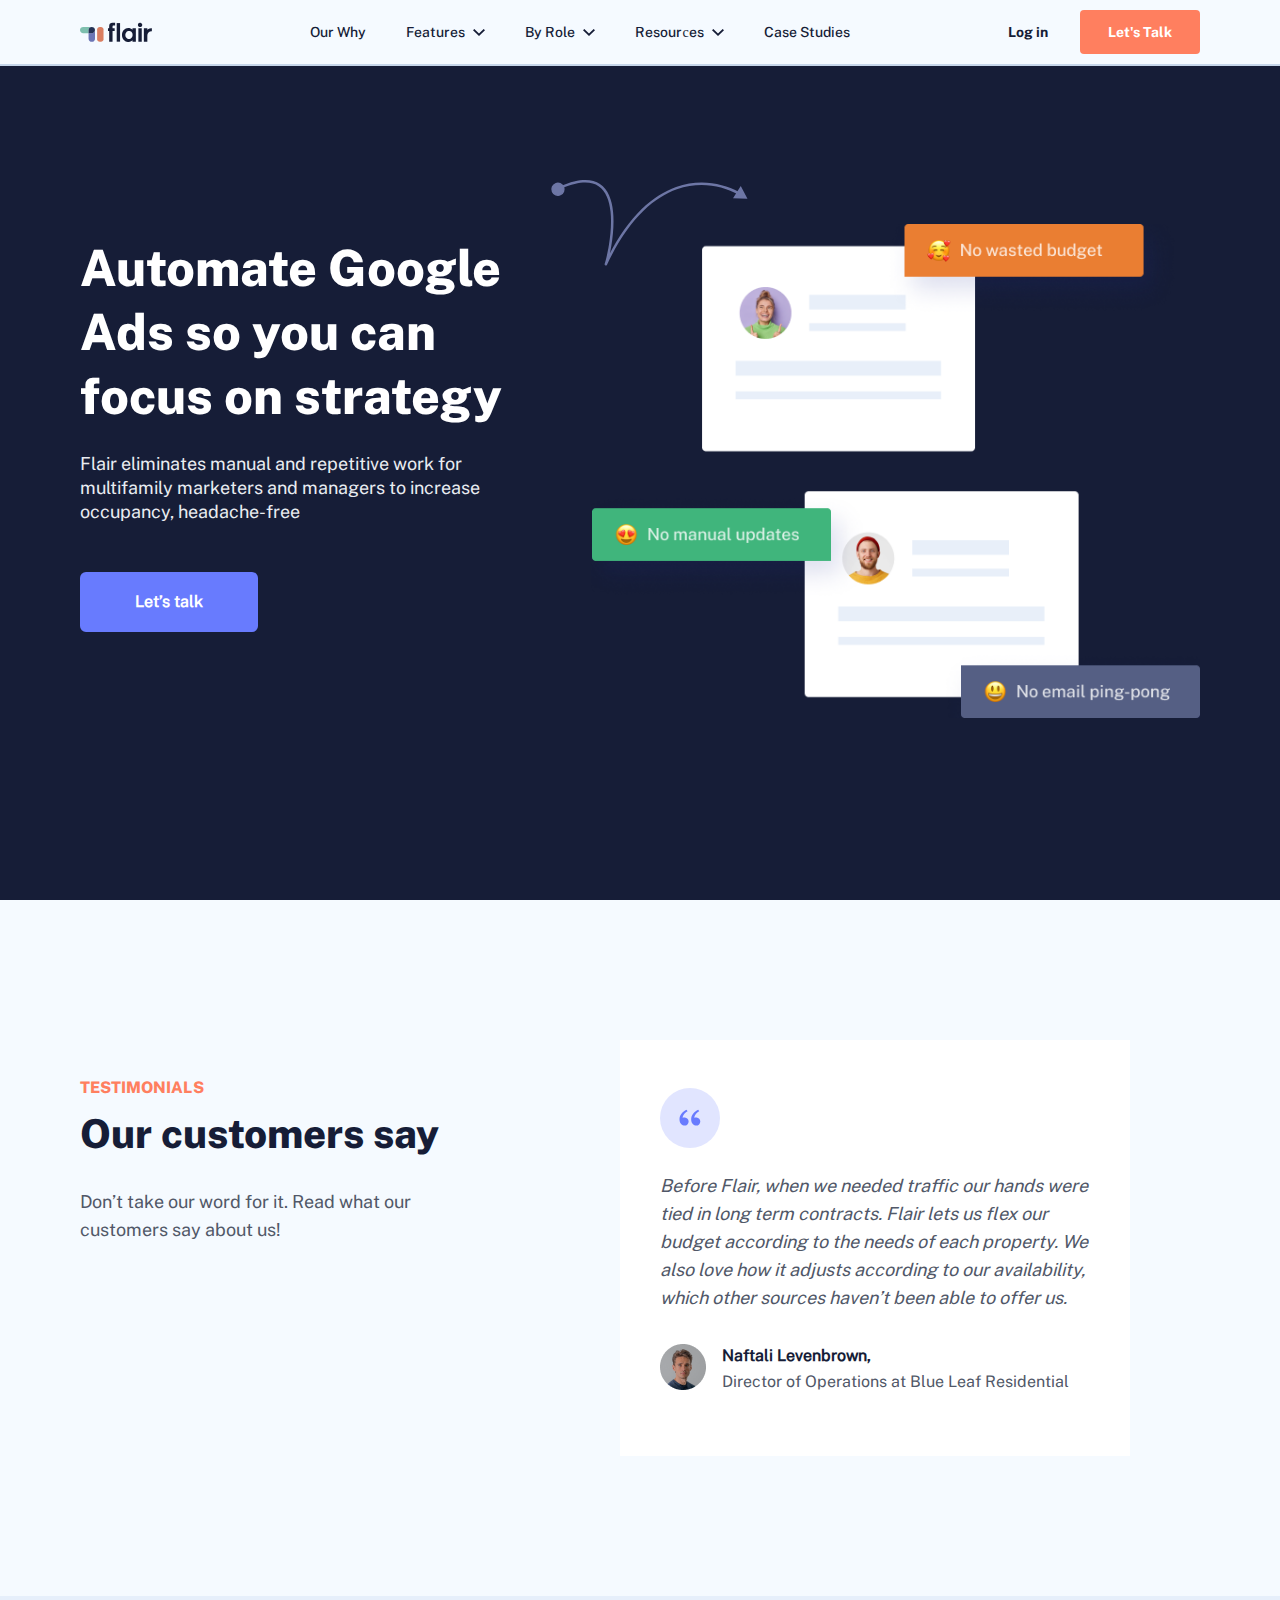
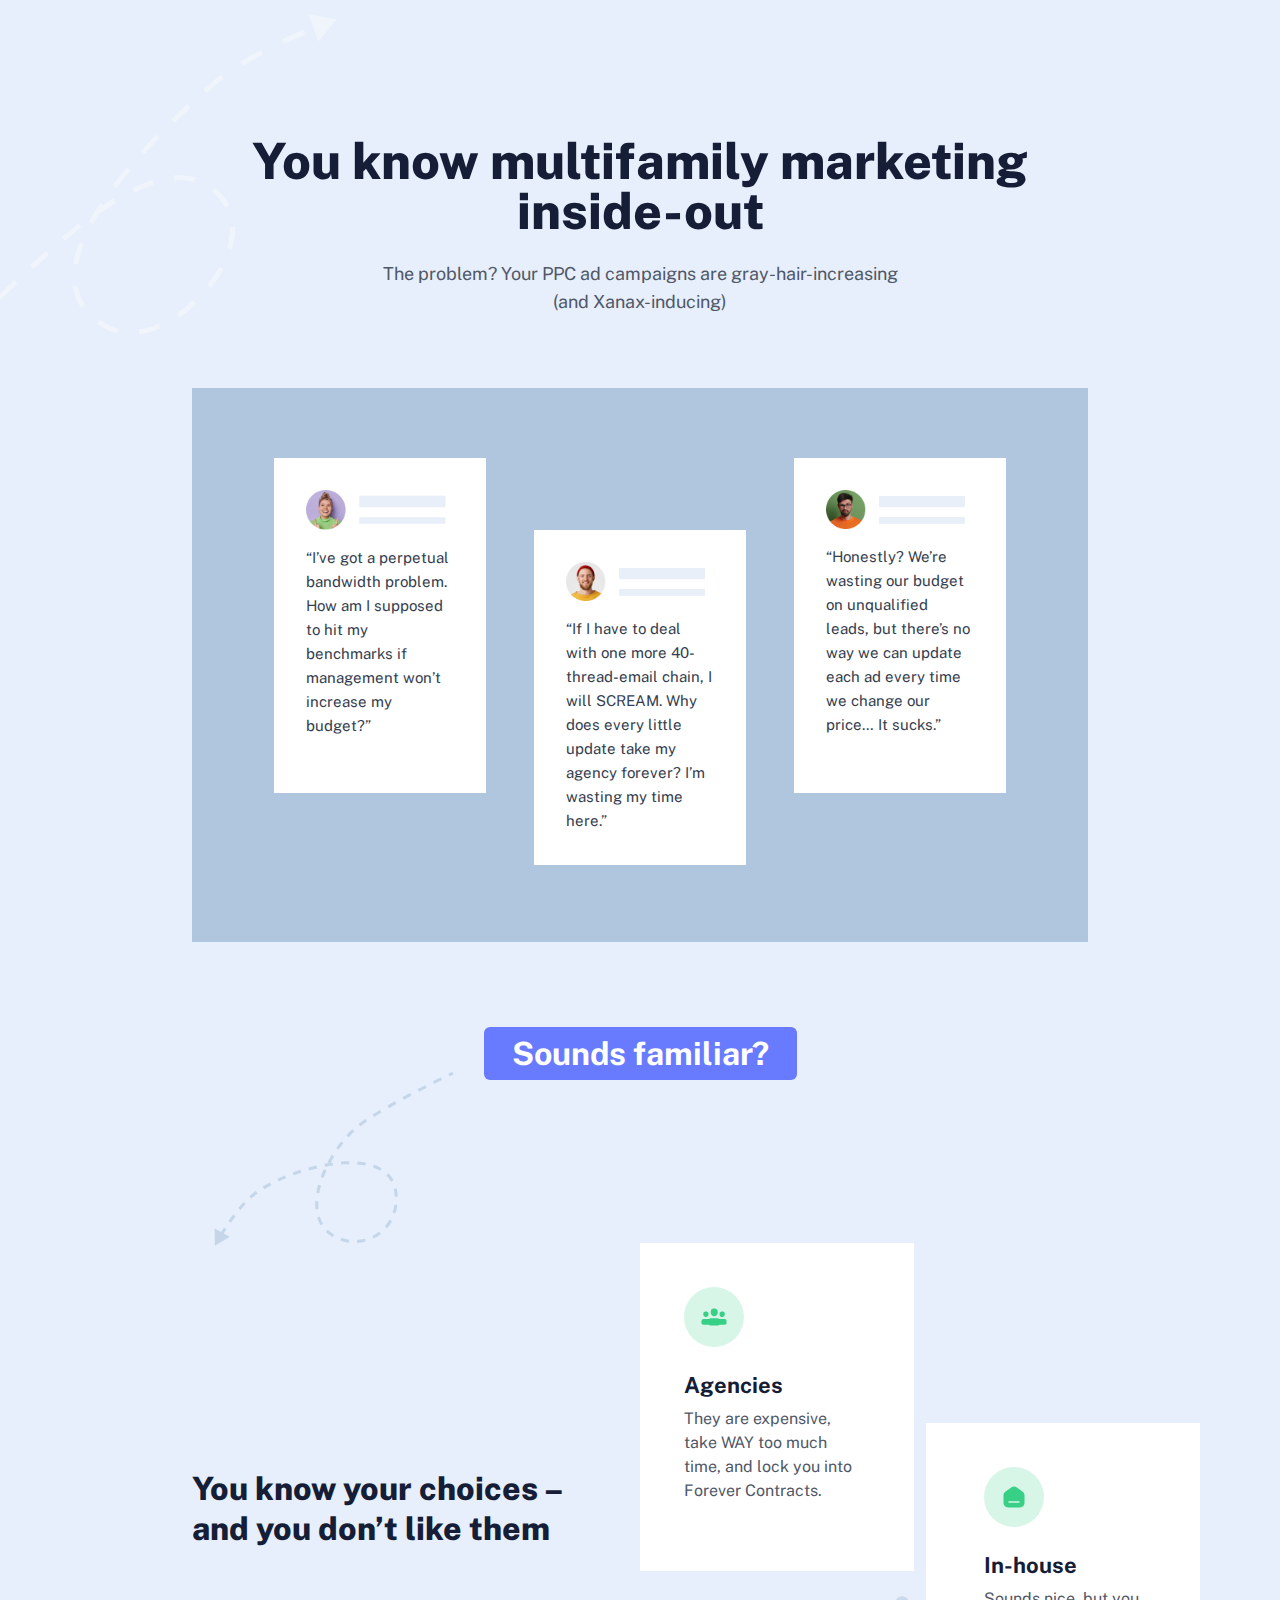
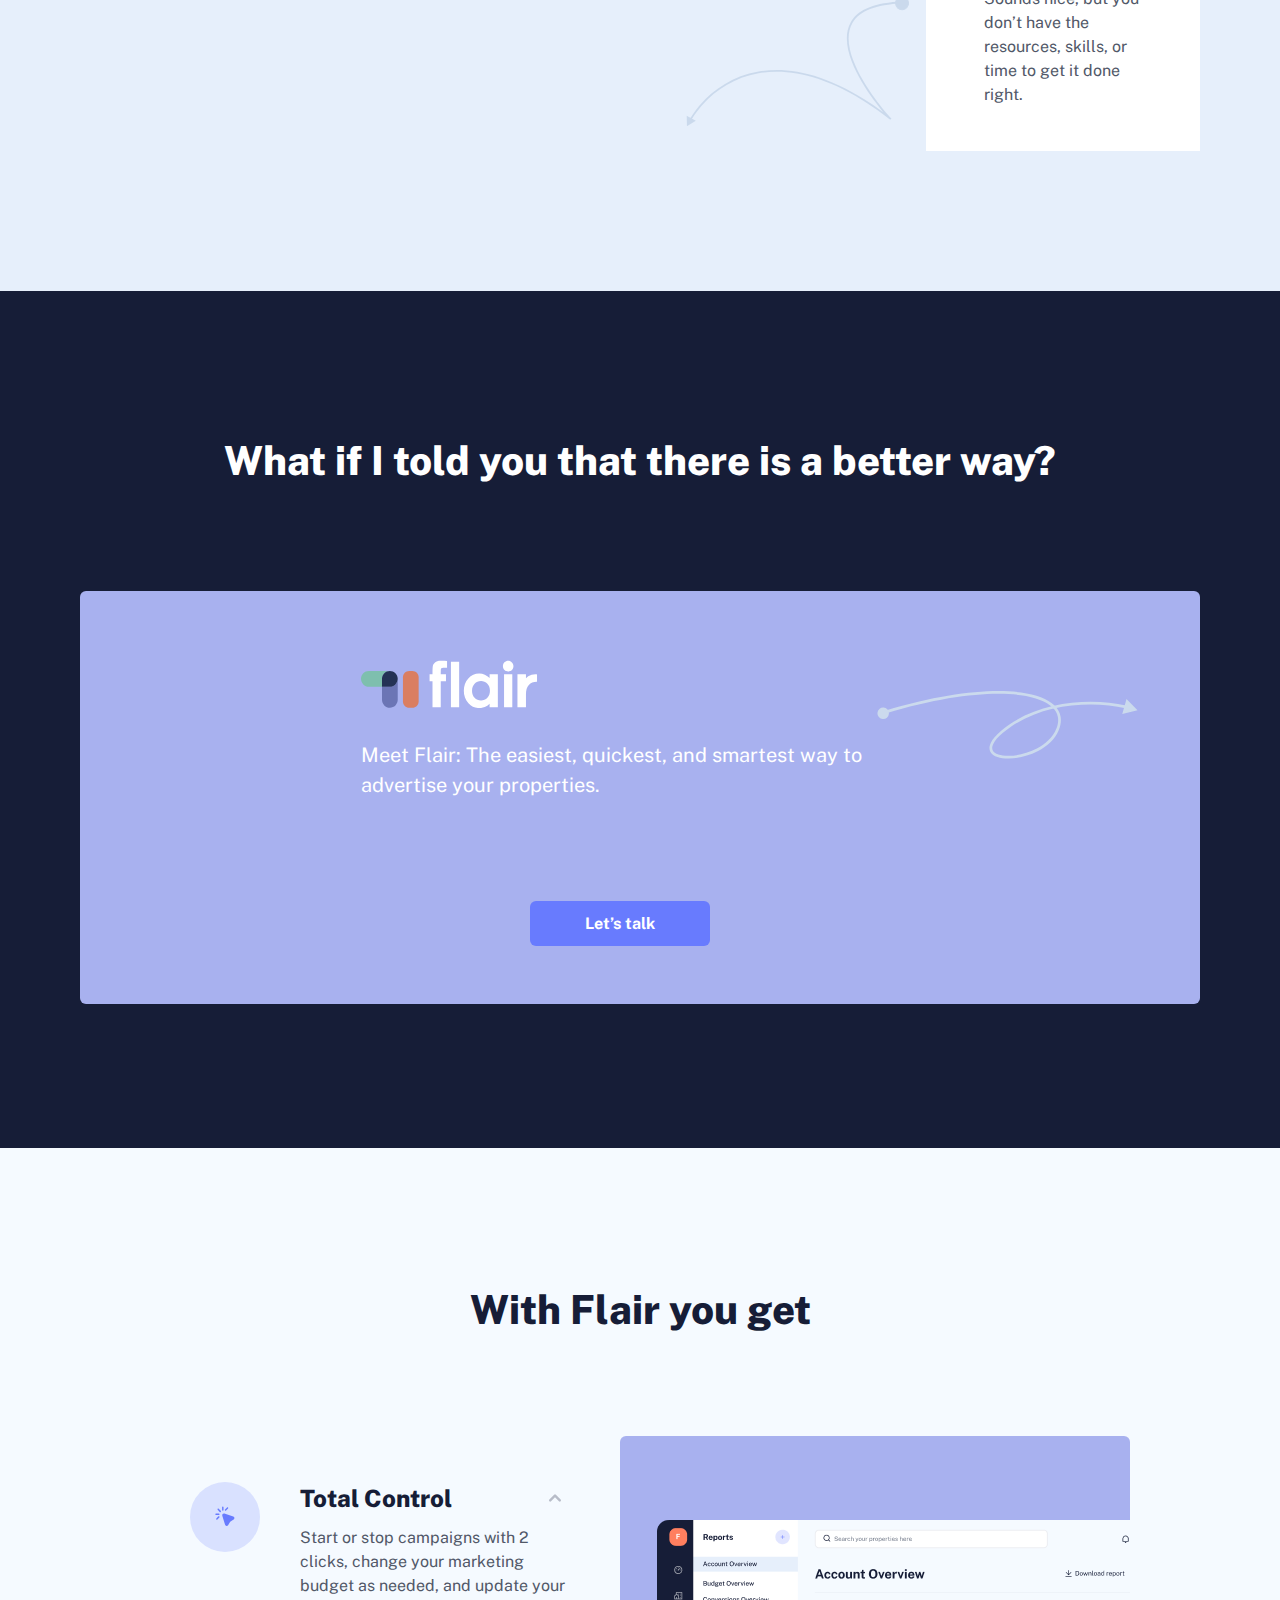
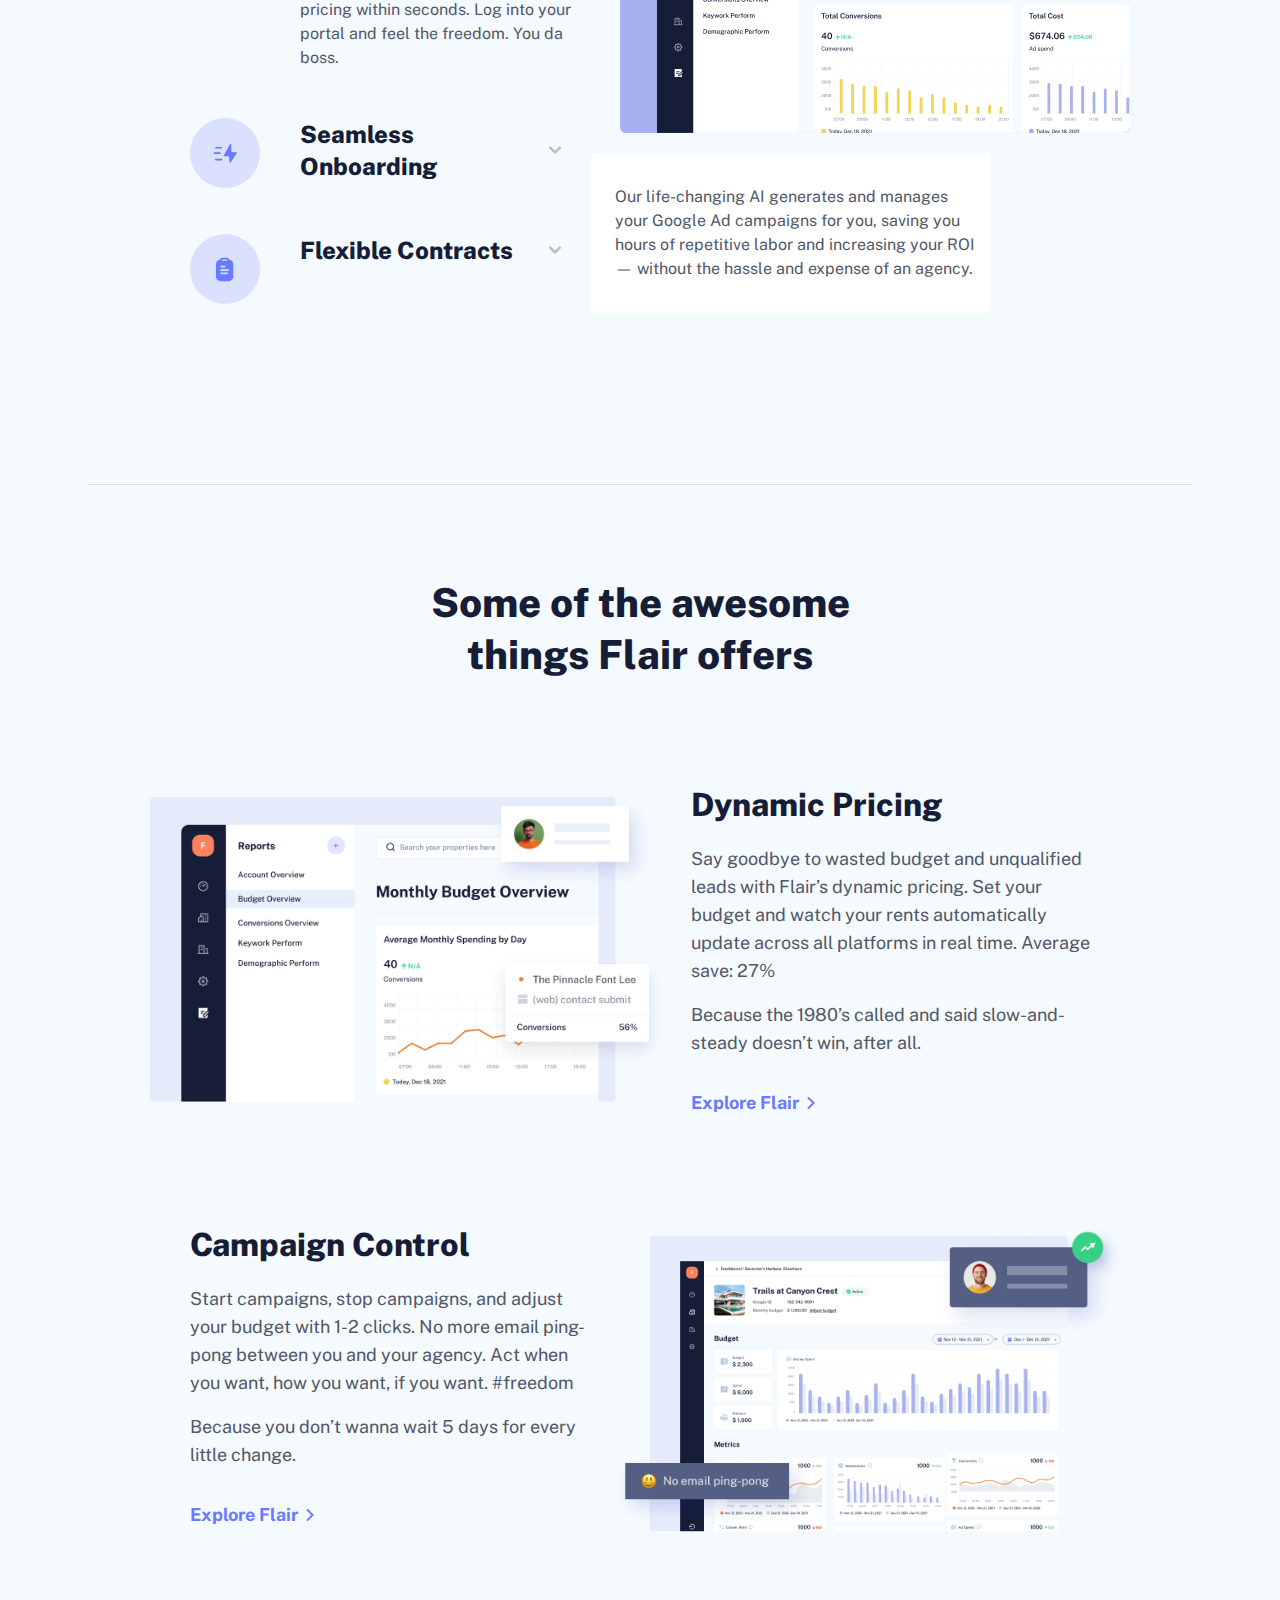
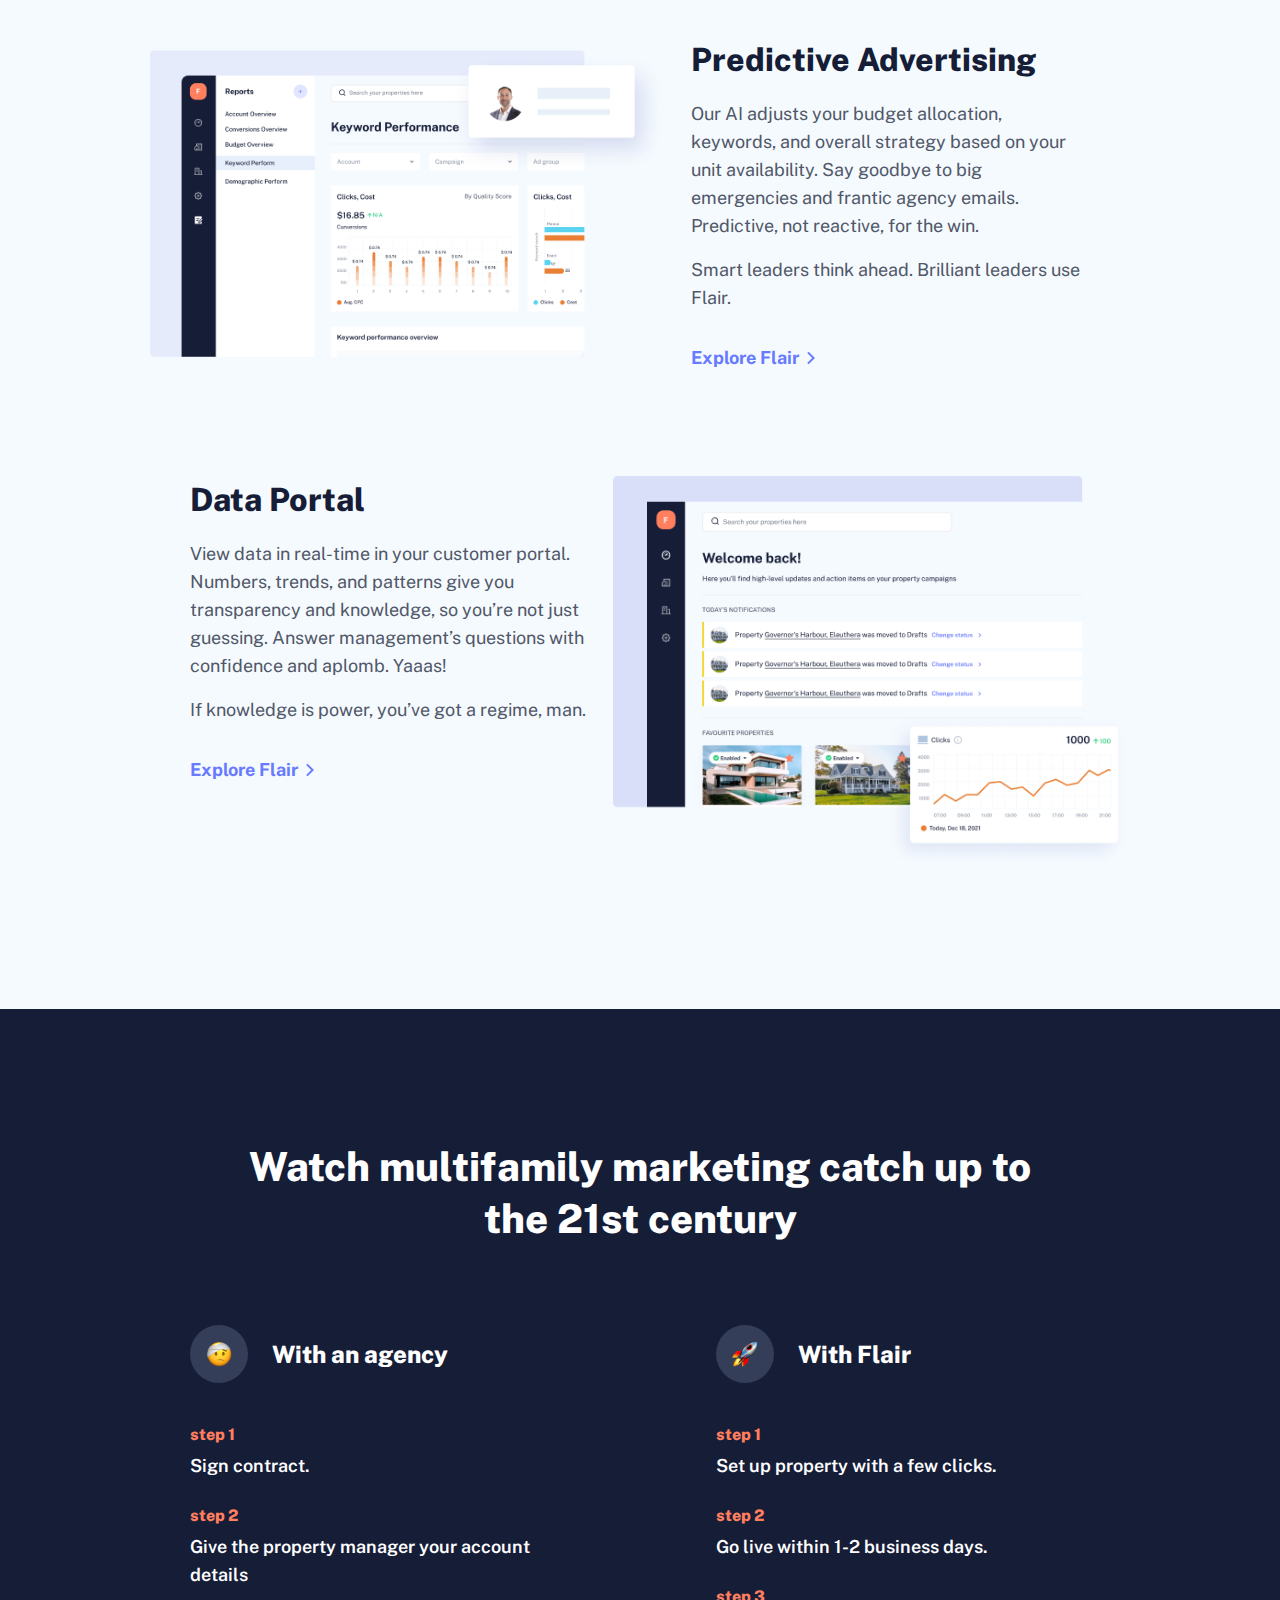
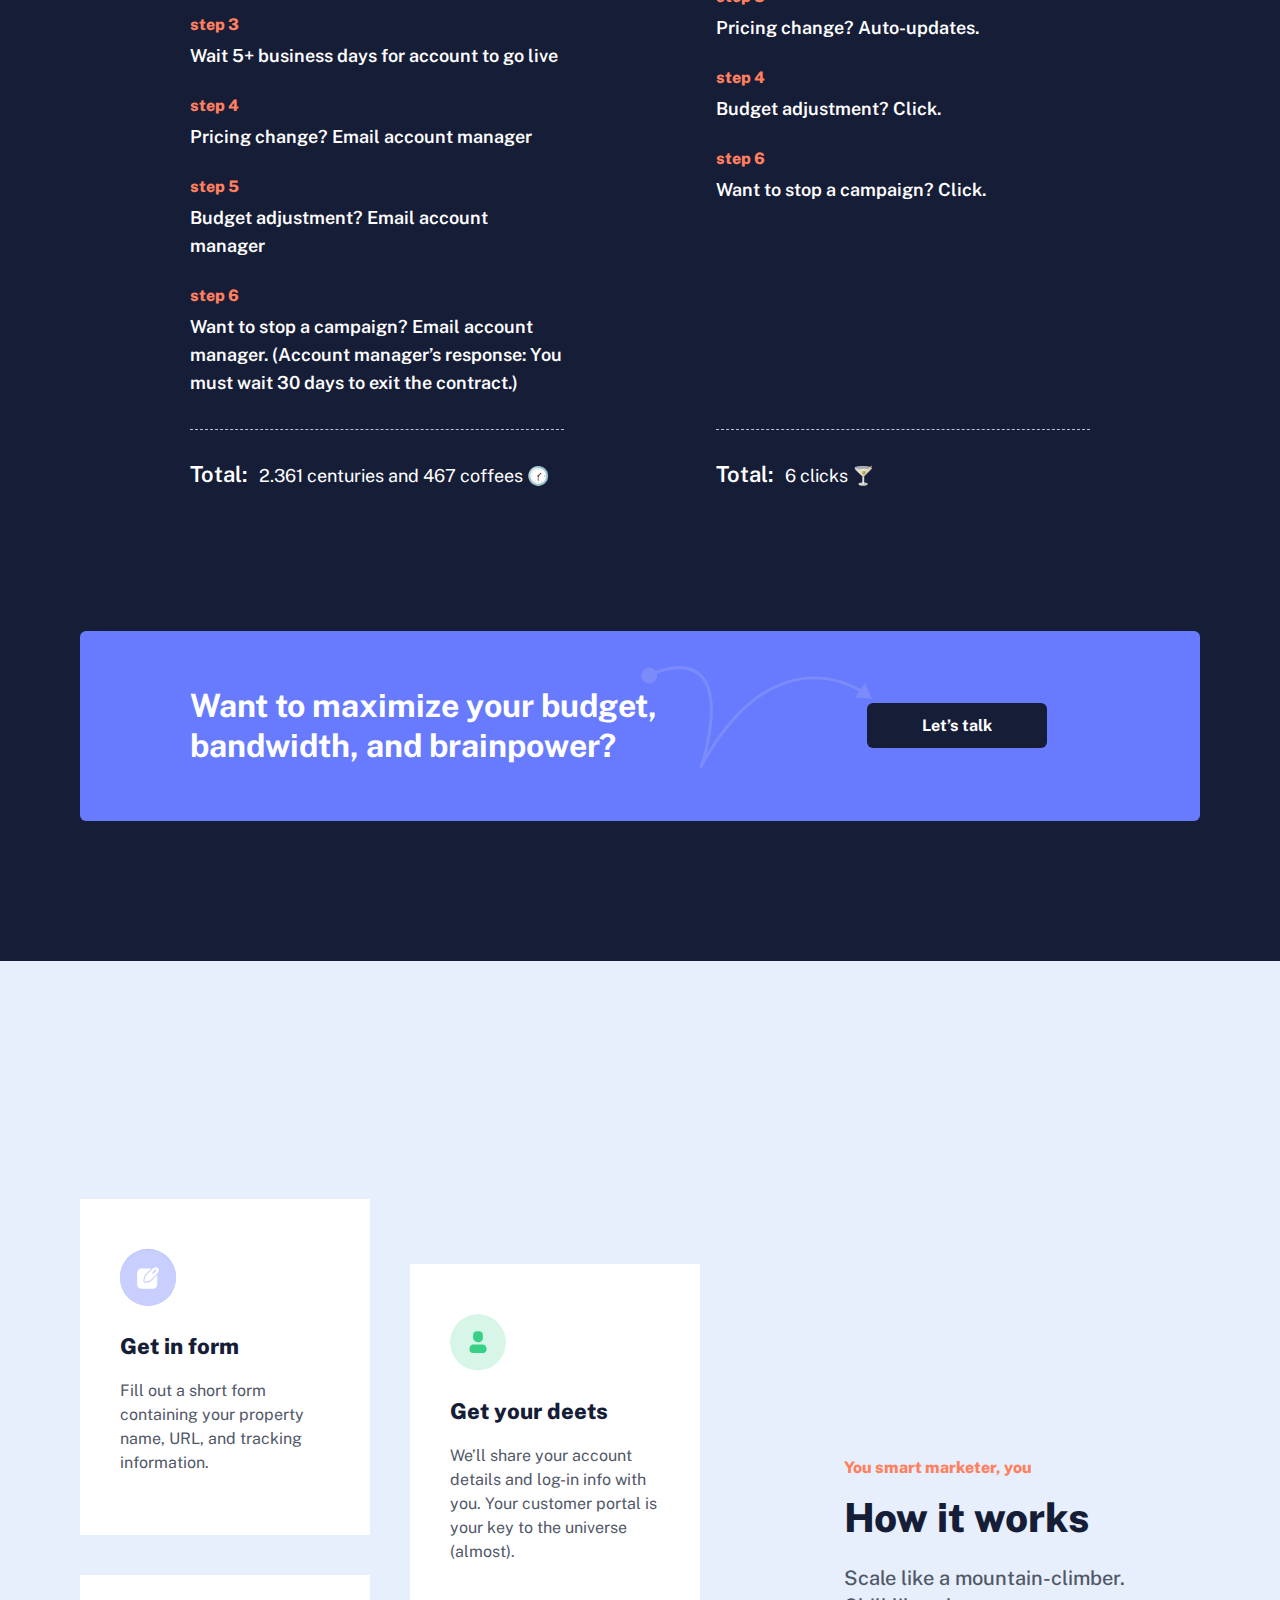
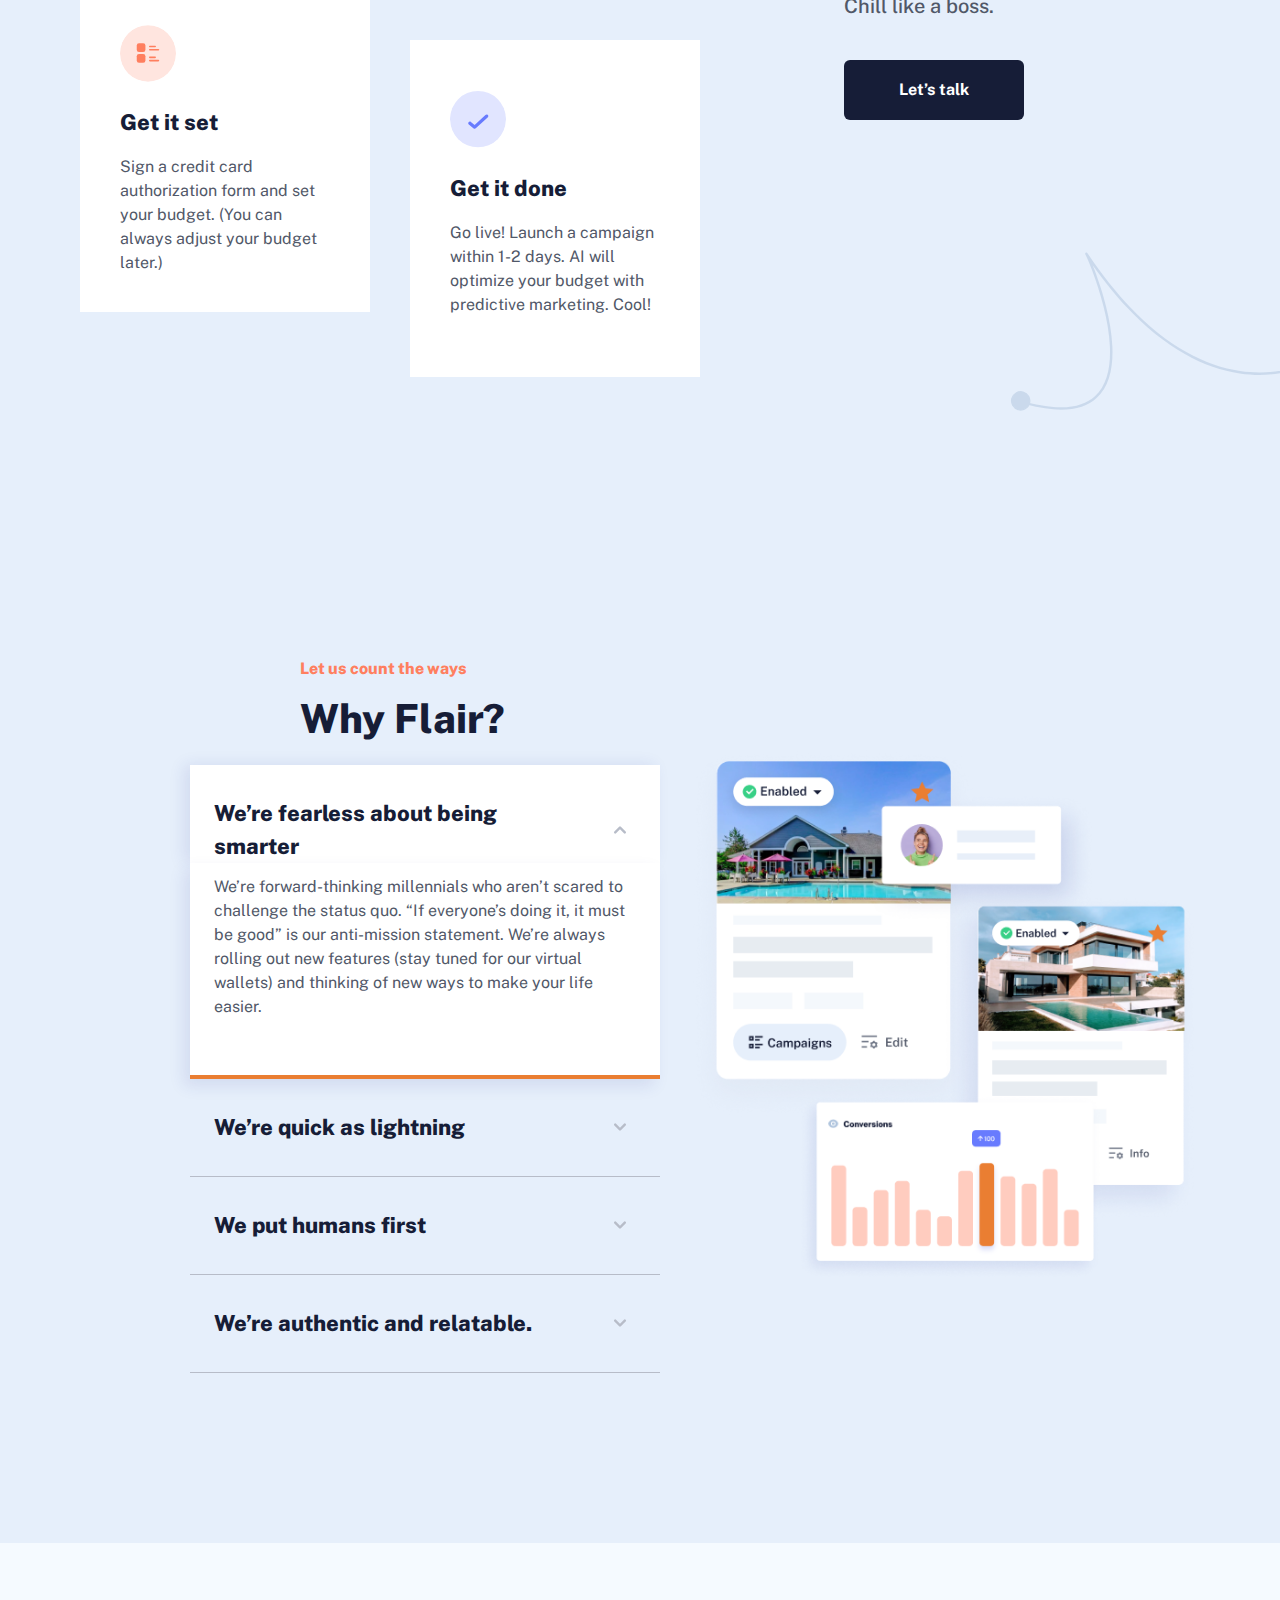
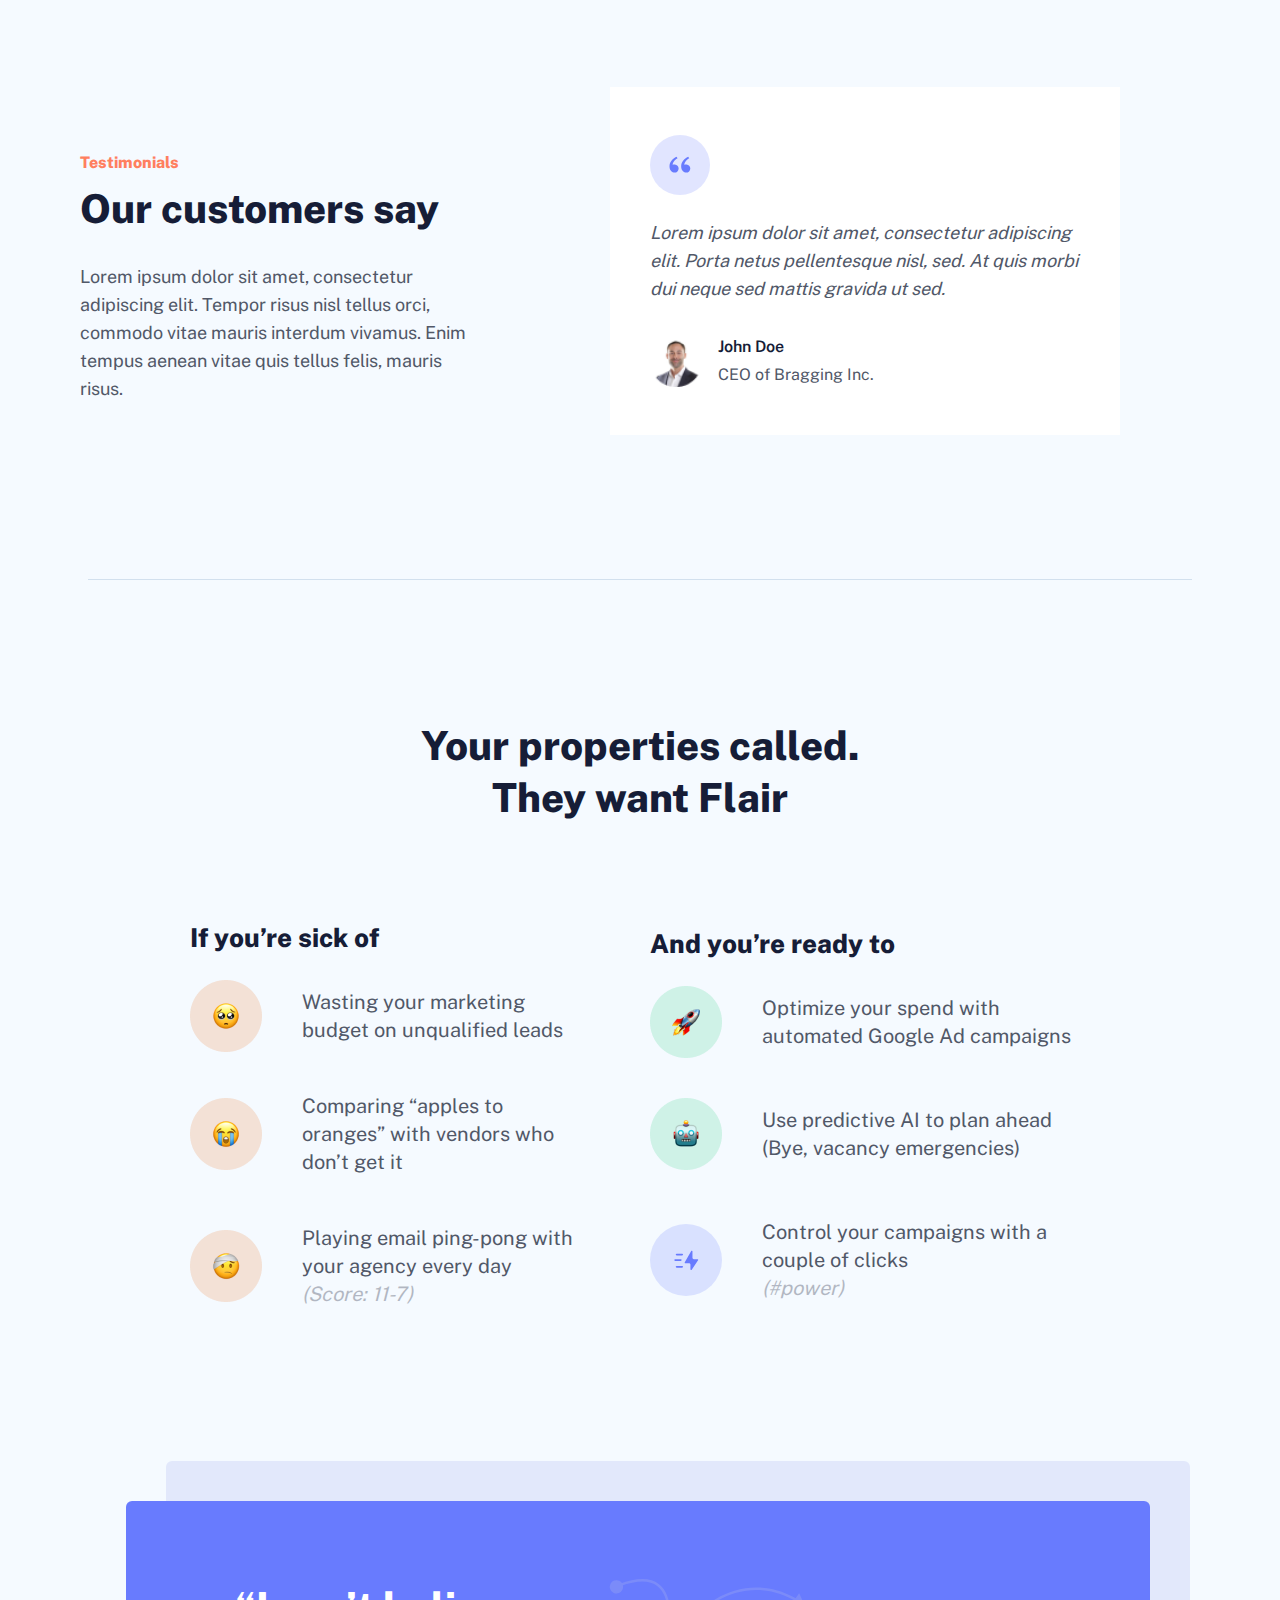
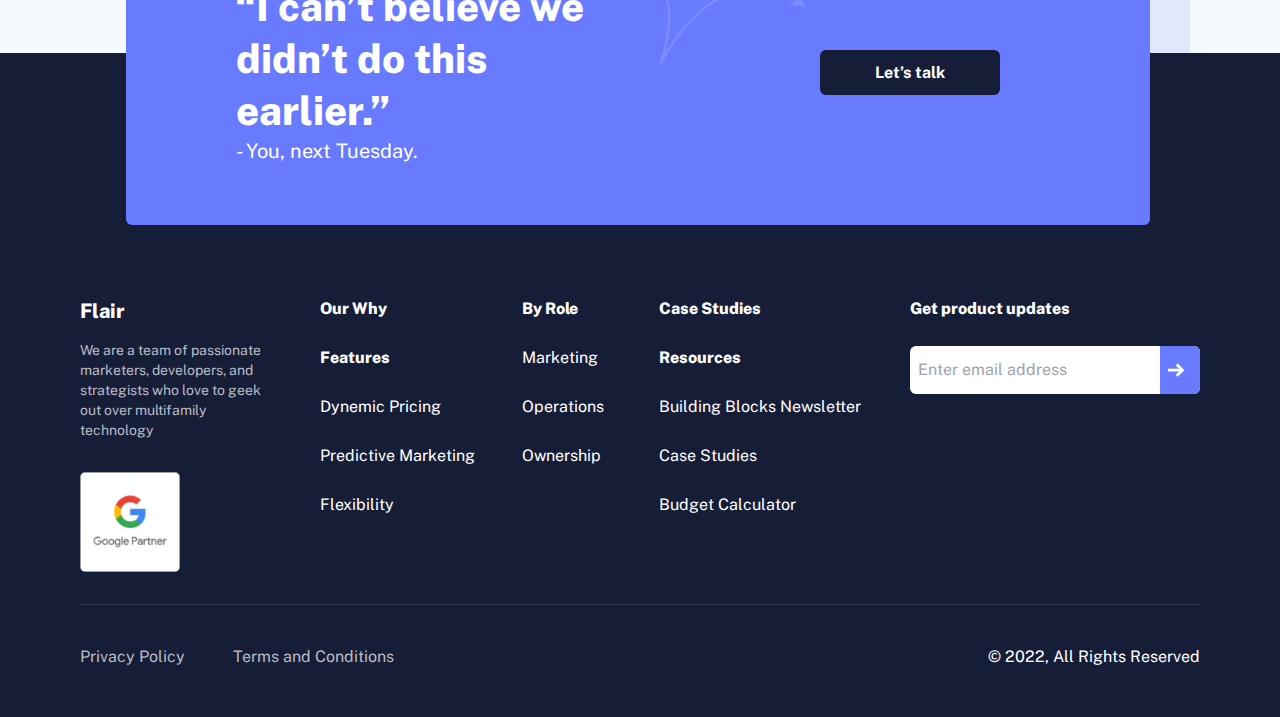
==== src/index.html @ 60d3da13 "insert menu links" ====
<!DOCTYPE html>
<html>
  <head>
    <meta charset="UTF-8" />
    <meta name="viewport" content="width=device-width, initial-scale=1.0" />
    <link rel="stylesheet" href="./assets/fonts/font.css">
    <link href="./output.css" rel="stylesheet" />
    <link rel="stylesheet" href="./assets/styles/custom.css">
  </head>
  <body onresize="myFunction()">


    <header class="">
      
      <nav id="mainMenu" class="z-10 bg-color-base lg:bg-[#F5FAFF] lg:border-b-[1px] lg:border-[#C6D6EA] fixed w-full">
        <div class="wrap">
          <div class="h-[64px] flex justify-between items-center">
            <a href="./index.html" class="cursor-pointer lg:hidden">
              <img src="./assets/images/icons/mobile_menu/logo_mobile.svg" alt="">
            </a>
            <a href="./index.html" class="cursor-pointer hidden lg:flex">
              <img src="./assets/images/icons/mobile_menu/logo_black.svg" alt="">
            </a>
            <a class="cursor-pointer lg:hidden" onclick="openNav()">
              <img src="./assets/images/icons/mobile_menu/icon_mbile_menu.svg" alt="">
            </a>
            <ul class=" font-['PublicSans-Medium'] text-sm gap-10 items-center  hidden lg:flex">
              <li>
                <a href="./our_why.html" class="">Our Why</a>
              </li>
              <li class="group">
                <a href="#no" class="h-16 group-hover:text-[#687BFE] flex items-center">Features
                  <svg class="ml-2 group-hover:rotate-180 fill-color-base group-hover:fill-[#687BFE]" width="12" height="7" viewBox="0 0 12 7" fill="none" xmlns="http://www.w3.org/2000/svg">
                    <path d="M6 4.45487L10.6669 0L12 1.27256L6 7L0 1.27256L1.33312 0L6 4.45487Z" fill=""/>
                  </svg>
                </a>
                <div class="fixed left-0 top-16 border-b-[1px] border-t-[1px] border-[#C6D6EA] bg-[#F5FAFF]   w-full overflow-y-hidden h-0 group-hover:h-[295px] duration-200">
                  <div class="wrap py-[30px] flex justify-center gap-3">
                    <div class="w-[367px] pt-4 pb-6 pl-4 pr-[43px] bg-white">
                      <div class="w-[37px] h-[37px]  rounded-full bg-[#38D086] bg-opacity-20 flex items-center justify-around">
                        <img src="./assets/images/icons/mobile_menu/vector_walet.svg" alt="">
                      </div>
                      <p class="pb-3 pt-[14px] text-lg">Dynamic Pricing</p>
                      <p class="pb-2 font-['PublicSans-Regular'] text-base text-[#515868] leading-6">Insert Real Time Pricing into Your Google Ads - increase lead-quality dramatically.</p>
                      <p class="flex">
                        <a href="./features/dynamic-pricing.html" class="text-base flex">Learn more<img src="./assets/images/icons/mobile_menu/vector_right_small.svg" alt="" class="pl-2"></a>
                      </p>
                    </div>
                    <div class="w-[367px] pt-4 pb-6 pl-4 pr-[43px] bg-white">
                      <div class="w-[37px] h-[37px]  rounded-full bg-[#A8B1EF] bg-opacity-20 flex items-center justify-around">
                        <img src="./assets/images/icons/mobile_menu/vector_hand.svg" alt="">
                      </div>
                      <p class="pb-3 pt-[14px] text-lg">Predictive Marketing</p>
                      <p class="pb-2 font-['PublicSans-Regular'] text-base text-[#515868] leading-6">Automatically flex your budget according to current & future availability.</p>
                      <p class="flex">
                        <a href="#no" class="text-base flex">Learn more<img src="./assets/images/icons/mobile_menu/vector_right_small.svg" alt="" class="pl-2"></a>
                      </p>
                    </div>
                    <div class="w-[367px] pt-4 pb-6 pl-4 pr-[43px] bg-white">
                      <div class="w-[37px] h-[37px]  rounded-full bg-[#EA7E32] bg-opacity-20 flex items-center justify-around">
                        <img src="./assets/images/icons/mobile_menu/vector_king.svg" alt="">
                      </div>
                      <p class="pb-3 pt-[14px] text-lg">Flexibility</p>
                      <p class="pb-2 font-['PublicSans-Regular'] text-base text-[#515868] leading-6">Flexibility Lets You Move Quickly According to Your Community’s Needs.</p>
                      <p class="flex">
                        <a href="#no" class="text-base flex">Learn more<img src="./assets/images/icons/mobile_menu/vector_right_small.svg" alt="" class="pl-2"></a>
                      </p>
                    </div>
                  </div>
                </div>
              </li>
              <li class="group">
                <a href="#no" class="h-16 group-hover:text-[#687BFE] flex items-center">By Role
                  <svg class="ml-2 group-hover:rotate-180 fill-color-base group-hover:fill-[#687BFE]" width="12" height="7" viewBox="0 0 12 7" fill="none" xmlns="http://www.w3.org/2000/svg">
                    <path d="M6 4.45487L10.6669 0L12 1.27256L6 7L0 1.27256L1.33312 0L6 4.45487Z" fill=""/>
                  </svg>
                </a>
                <div class="fixed left-0 top-16 border-b-[1px] border-t-[1px] border-[#C6D6EA] bg-[#F5FAFF]   w-full overflow-y-hidden h-0 group-hover:h-[295px] duration-200">
                  <div class="wrap py-[30px] flex justify-center gap-3">
                    <div class="w-[367px] pt-4 pb-6 pl-4 pr-[43px] bg-white">
                      <div class="w-[37px] h-[37px]  rounded-full bg-[#EA7E32] bg-opacity-20 flex items-center justify-around">
                        <img src="./assets/images/icons/mobile_menu/vector_rise_arrow.svg" alt="">
                      </div>
                      <p class="pb-3 pt-[14px] text-lg">Marketing</p>
                      <p class="pb-2 font-['PublicSans-Regular'] text-base text-[#515868] leading-6">Easily scale marketing without manual updates.</p>
                      <p class="flex">
                        <a href="#no" class="text-base flex">Learn more<img src="./assets/images/icons/mobile_menu/vector_right_small.svg" alt="" class="pl-2"></a>
                      </p>
                    </div>
                    <div class="w-[367px] pt-4 pb-6 pl-4 pr-[43px] bg-white">
                      <div class="w-[37px] h-[37px]  rounded-full bg-[#A8B1EF] bg-opacity-20 flex items-center justify-around">
                        <img src="./assets/images/icons/mobile_menu/vector_desktop.svg" alt="">
                      </div>
                      <p class="pb-3 pt-[14px] text-lg">Operations</p>
                      <p class="pb-2 font-['PublicSans-Regular'] text-base text-[#515868] leading-6">Adding new marketing programs shouldn’t be stressful.</p>
                      <p class="flex">
                        <a href="#no" class="text-base flex">Learn more<img src="./assets/images/icons/mobile_menu/vector_right_small.svg" alt="" class="pl-2"></a>
                      </p>
                    </div>
                    <div class="w-[367px] pt-4 pb-6 pl-4 pr-[43px] bg-white">
                      <div class="w-[37px] h-[37px]  rounded-full bg-[#D7F6E7] bg-opacity-20 flex items-center justify-around">
                        <img src="./assets/images/icons/mobile_menu/vector_spark.svg" alt="">
                      </div>
                      <p class="pb-3 pt-[14px] text-lg">Ownership</p>
                      <p class="pb-2 font-['PublicSans-Regular'] text-base text-[#515868] leading-6">Reduce average time on market, increase NOI.</p>
                      <p class="flex">
                        <a href="#no" class="text-base flex">Learn more<img src="./assets/images/icons/mobile_menu/vector_right_small.svg" alt="" class="pl-2"></a>
                      </p>
                    </div>
                  </div>
                </div>
              </li>
              <li class="group">
                <a href="#no" class="h-16 group-hover:text-[#687BFE] flex items-center">Resourсes
                  <svg class="ml-2 group-hover:rotate-180 fill-color-base group-hover:fill-[#687BFE]" width="12" height="7" viewBox="0 0 12 7" fill="none" xmlns="http://www.w3.org/2000/svg">
                    <path d="M6 4.45487L10.6669 0L12 1.27256L6 7L0 1.27256L1.33312 0L6 4.45487Z" fill=""/>
                  </svg>
                </a>
                <div class="fixed left-0 top-16 border-b-[1px] border-t-[1px] border-[#C6D6EA] bg-[#F5FAFF]   w-full overflow-y-hidden h-0 group-hover:h-[295px] duration-200">
                  <div class="wrap py-[30px] flex justify-center gap-3">
                    <div class="w-[367px] pt-4 pb-6 pl-4 pr-[43px] bg-white">
                      <div class="w-[37px] h-[37px]  rounded-full bg-[#D9E1FF] bg-opacity-20 flex items-center justify-around">
                        <img src="./assets/images/icons/mobile_menu/vector_bill.svg" alt="">
                      </div>
                      <p class="pb-3 pt-[14px] text-lg">Building Blocks Newsletter</p>
                      <p class="pb-2 font-['PublicSans-Regular'] text-base text-[#515868] leading-6">The text describing this page. The text describing this page.</p>
                      <p class="flex">
                        <a href="#no" class="text-base flex">Learn more<img src="./assets/images/icons/mobile_menu/vector_right_small.svg" alt="" class="pl-2"></a>
                      </p>
                    </div>
                    <div class="w-[367px] pt-4 pb-6 pl-4 pr-[43px] bg-white">
                      <div class="w-[37px] h-[37px]  rounded-full bg-[#FF7F5F] bg-opacity-20 flex items-center justify-around">
                        <img src="./assets/images/icons/mobile_menu/vector_write.svg" alt="">
                      </div>
                      <p class="pb-3 pt-[14px] text-lg">Case Studies</p>
                      <p class="pb-2 font-['PublicSans-Regular'] text-base text-[#515868] leading-6">Digital marketing multifamily case study</p>
                      <p class="flex">
                        <a href="#no" class="text-base flex">Learn more<img src="./assets/images/icons/mobile_menu/vector_right_small.svg" alt="" class="pl-2"></a>
                      </p>
                    </div>
                    <div class="w-[367px] pt-4 pb-6 pl-4 pr-[43px] bg-white">
                      <div class="w-[37px] h-[37px]  rounded-full bg-[#A8B1EF] bg-opacity-20 flex items-center justify-around">
                        <img src="./assets/images/icons/mobile_menu/vector_budget.svg" alt="">
                      </div>
                      <p class="pb-3 pt-[14px] text-lg">Budget Calculator</p>
                      <p class="pb-2 font-['PublicSans-Regular'] text-base text-[#515868] leading-6">Google Ads Monthly Budget Calculator</p>
                      <p class="flex">
                        <a href="#no" class="text-base flex">Learn more<img src="./assets/images/icons/mobile_menu/vector_right_small.svg" alt="" class="pl-2"></a>
                      </p>
                    </div>
                  </div>
                </div>
              </li>
              <li>
                <a href="#no" class="">Case Studies</a>
  
              </li>
            </ul>
            <div class="font-['PublicSans-Bold'] text-sm gap-8 items-center hidden lg:flex">
              <a href="#no" class="">Log in</a>
              <a href="https://share.hsforms.com/1mwqI1_kFTziqhGcdXz7o3w3bois" class="px-7 py-3 bg-[#FF7F5F] text-white rounded hover:opacity-80">Let's Talk </a>
            </div>
          </div>
        </div>
      </nav>
  
      <div id="navBar" class="z-30 relative  bg-[#F5FAFF] w-full  lg:hidden hidden">
        <nav class="fixed bg-[#F5FAFF] w-full">
          <div class="w-[100%] pl-5 sm:pl-10 md:pl-20 pr-5 sm:pr-10 md:pr-20">
            <div class="h-[64px] flex justify-between items-center">
                <a href="./index.html" class="cursor-pointer">
                  <img src="./assets/images/icons/mobile_menu/logo_black.svg" alt="">
                </a>
                <a class="cursor-pointer" onclick="closeNav()">
                  <img src="./assets/images/icons/mobile_menu/mobile_menu_close.svg" alt="">
                </a>
            </div>
          </div>
        </nav>
      </div>

      <div id="mobileMenu" class="z-20  overflow-x-hidden fixed overflow-y-auto h-[100vh] w-0 right-0 pb-[52px] bg-[#F5FAFF] duration-500">
        <div class="pt-[84px] pb-[26px] text-xl font-['PublicSans-Bold']  mobile_wrap mx-auto">
          <div class="py-[18px] border-b-[1px] border-[#C6D6EA] border-solid">
            <a href="./our_why.html" class="cursor-pointer flex justify-between pr-1 items-center"><p class="">Our Why</p><img src="./assets/images/icons/mobile_menu/mobile_menu_vector_right.svg" alt=""></a></div>
          <div id="mobile_nav_accordion-collapse" data-accordion="collapse">
            <div id="menu_accordion_1" class="w-full">
              <p id="mobile_nav_accordion-collapse-heading-1" class="py-[18px] border-b-[1px] border-[#C6D6EA] border-solid">
                <a class="cursor-pointer flex justify-between pr-1 items-center" data-accordion-target="#mobile_nav_accordion-collapse-body-1" aria-expanded="true" aria-controls="mobile_nav_accordion-collapse-body-1">
                  <span>Features</span>
                  <img data-accordion-icon="" class="text-[#B7BCC8]  shrink-0" src="./assets/images/icons/mobile_menu/vector_black_down.svg" alt="">
                </a>
              </p>
              <div id="mobile_nav_accordion-collapse-body-1" class="duration-300 overflow-y-hidden" aria-labelledby="mobile_nav_accordion-collapse-heading-1">
                <div class="mt-[18px] pb-[10px] flex flex-col gap-[14px] max-w-[335px]">
                  <div class="pt-4 pb-6 pl-4 pr-[43px] bg-white">
                    <div class="w-[37px] h-[37px]  rounded-full bg-[#38D086] bg-opacity-20 flex items-center justify-around">
                      <img src="./assets/images/icons/mobile_menu/vector_walet.svg" alt="">
                    </div>
                    <p class="pb-3 pt-[14px] text-lg">Dynamic Pricing</p>
                    <p class="pb-2 font-['PublicSans-Regular'] text-base text-[#515868] leading-6">Insert Real Time Pricing into Your Google Ads - increase lead-quality dramatically.</p>
                    <p class="flex">
                      <a href="#no" class="text-base flex">Learn more<img src="./assets/images/icons/mobile_menu/vector_right_small.svg" alt="" class="pl-2"></a>
                    </p>
                  </div>
                  <div class="pt-4 pb-6 pl-4 pr-[43px] bg-white">
                    <div class="w-[37px] h-[37px]  rounded-full bg-[#A8B1EF] bg-opacity-20 flex items-center justify-around">
                      <img src="./assets/images/icons/mobile_menu/vector_hand.svg" alt="">
                    </div>
                    <p class="pb-3 pt-[14px] text-lg">Predictive Marketing</p>
                    <p class="pb-2 font-['PublicSans-Regular'] text-base text-[#515868] leading-6">Automatically flex your budget according to current & future availability.</p>
                    <p class="flex">
                      <a href="#no" class="text-base flex">Learn more<img src="./assets/images/icons/mobile_menu/vector_right_small.svg" alt="" class="pl-2"></a>
                    </p>
                  </div>
                  <div class="pt-4 pb-6 pl-4 pr-[43px] bg-white">
                    <div class="w-[37px] h-[37px]  rounded-full bg-[#EA7E32] bg-opacity-20 flex items-center justify-around">
                      <img src="./assets/images/icons/mobile_menu/vector_king.svg" alt="">
                    </div>
                    <p class="pb-3 pt-[14px] text-lg">Flexibility</p>
                    <p class="pb-2 font-['PublicSans-Regular'] text-base text-[#515868] leading-6">Flexibility Lets You Move Quickly According to Your Community’s Needs.</p>
                    <p class="flex">
                      <a href="#no" class="text-base flex">Learn more<img src="./assets/images/icons/mobile_menu/vector_right_small.svg" alt="" class="pl-2"></a>
                    </p>
                  </div>
                </div>
              </div>
            </div>
            <div id="menu_accordion_2" class="w-full">
              <p id="mobile_nav_accordion-collapse-heading-2" class="py-[18px] border-b-[1px] border-[#C6D6EA] border-solid">
                <a class="cursor-pointer flex justify-between pr-1 items-center" data-accordion-target="#mobile_nav_accordion-collapse-body-2" aria-expanded="true" aria-controls="mobile_nav_accordion-collapse-body-2">
                  <span>By Role</span>
                  <img data-accordion-icon="" class="text-[#B7BCC8]  shrink-0" src="./assets/images/icons/mobile_menu/vector_black_down.svg" alt="">
                </a>
              </p>
              <div id="mobile_nav_accordion-collapse-body-2" class="duration-300 overflow-y-hidden" aria-labelledby="mobile_nav_accordion-collapse-heading-2">
                <div class="pt-3 pb-[10px] flex flex-col gap-[14px] max-w-[335px]">
                  <div class="pt-4 pb-6 pl-4 pr-[43px] bg-white">
                    <div class="w-[37px] h-[37px]  rounded-full bg-[#EA7E32] bg-opacity-20 flex items-center justify-around">
                      <img src="./assets/images/icons/mobile_menu/vector_rise_arrow.svg" alt="">
                    </div>
                    <p class="pb-3 pt-[14px] text-lg">Marketing</p>
                    <p class="pb-2 font-['PublicSans-Regular'] text-base text-[#515868] leading-6">Easily scale marketing without manual updates.</p>
                    <p class="flex">
                      <a href="#no" class="text-base flex">Learn more<img src="./assets/images/icons/mobile_menu/vector_right_small.svg" alt="" class="pl-2"></a>
                    </p>
                  </div>
                  <div class="pt-4 pb-6 pl-4 pr-[43px] bg-white">
                    <div class="w-[37px] h-[37px]  rounded-full bg-[#A8B1EF] bg-opacity-20 flex items-center justify-around">
                      <img src="./assets/images/icons/mobile_menu/vector_desktop.svg" alt="">
                    </div>
                    <p class="pb-3 pt-[14px] text-lg">Operations</p>
                    <p class="pb-2 font-['PublicSans-Regular'] text-base text-[#515868] leading-6">Adding new marketing programs shouldn’t be stressful.</p>
                    <p class="flex">
                      <a href="#no" class="text-base flex">Learn more<img src="./assets/images/icons/mobile_menu/vector_right_small.svg" alt="" class="pl-2"></a>
                    </p>
                  </div>
                  <div class="pt-4 pb-6 pl-4 pr-[43px] bg-white">
                    <div class="w-[37px] h-[37px]  rounded-full bg-[#D7F6E7] bg-opacity-20 flex items-center justify-around">
                      <img src="./assets/images/icons/mobile_menu/vector_spark.svg" alt="">
                    </div>
                    <p class="pb-3 pt-[14px] text-lg">Ownership</p>
                    <p class="pb-2 font-['PublicSans-Regular'] text-base text-[#515868] leading-6">Reduce average time on market, increase NOI.</p>
                    <p class="flex">
                      <a href="#no" class="text-base flex">Learn more<img src="./assets/images/icons/mobile_menu/vector_right_small.svg" alt="" class="pl-2"></a>
                    </p>
                  </div>
                </div>
              </div>
            </div>
            <div id="menu_accordion_3" class="w-full">
              <p id="mobile_nav_accordion-collapse-heading-3" class="py-[18px] border-b-[1px] border-[#C6D6EA] border-solid">
                <a class="cursor-pointer flex justify-between pr-1 items-center" data-accordion-target="#mobile_nav_accordion-collapse-body-3" aria-expanded="true" aria-controls="mobile_nav_accordion-collapse-body-3">
                  <span>Resources</span>
                  <img data-accordion-icon="" class="text-[#B7BCC8]  shrink-0" src="./assets/images/icons/mobile_menu/vector_black_down.svg" alt="">
                </a>
              </p>
              <div id="mobile_nav_accordion-collapse-body-3" class="duration-300 overflow-y-hidden" aria-labelledby="mobile_nav_accordion-collapse-heading-3">
                <div class="pt-3 pb-[10px] flex flex-col gap-[14px] max-w-[335px]">
                  <div class="pt-4 pb-6 pl-4 pr-[43px] bg-white">
                    <div class="w-[37px] h-[37px]  rounded-full bg-[#D9E1FF] bg-opacity-20 flex items-center justify-around">
                      <img src="./assets/images/icons/mobile_menu/vector_bill.svg" alt="">
                    </div>
                    <p class="pb-3 pt-[14px] text-lg">Building Blocks Newsletter</p>
                    <p class="pb-2 font-['PublicSans-Regular'] text-base text-[#515868] leading-6">The text describing this page. The text describing this page.</p>
                    <p class="flex">
                      <a href="#no" class="text-base flex">Learn more<img src="./assets/images/icons/mobile_menu/vector_right_small.svg" alt="" class="pl-2"></a>
                    </p>
                  </div>
                  <div class="pt-4 pb-6 pl-4 pr-[43px] bg-white">
                    <div class="w-[37px] h-[37px]  rounded-full bg-[#FF7F5F] bg-opacity-20 flex items-center justify-around">
                      <img src="./assets/images/icons/mobile_menu/vector_write.svg" alt="">
                    </div>
                    <p class="pb-3 pt-[14px] text-lg">Case Studies</p>
                    <p class="pb-2 font-['PublicSans-Regular'] text-base text-[#515868] leading-6">Digital marketing multifamily case study</p>
                    <p class="flex">
                      <a href="#no" class="text-base flex">Learn more<img src="./assets/images/icons/mobile_menu/vector_right_small.svg" alt="" class="pl-2"></a>
                    </p>
                  </div>
                  <div class="pt-4 pb-6 pl-4 pr-[43px] bg-white">
                    <div class="w-[37px] h-[37px]  rounded-full bg-[#A8B1EF] bg-opacity-20 flex items-center justify-around">
                      <img src="./assets/images/icons/mobile_menu/vector_budget.svg" alt="">
                    </div>
                    <p class="pb-3 pt-[14px] text-lg">Budget Calculator</p>
                    <p class="pb-2 font-['PublicSans-Regular'] text-base text-[#515868] leading-6">Google Ads Monthly Budget Calculator</p>
                    <p class="flex">
                      <a href="#no" class="text-base flex">Learn more<img src="./assets/images/icons/mobile_menu/vector_right_small.svg" alt="" class="pl-2"></a>
                    </p>
                  </div>
                </div>
              </div>
            </div>
            
            
          </div>
          <div class="py-[18px] border-b-[1px] border-[#C6D6EA] border-solid"><a href="#no" class="cursor-pointer flex justify-between pr-1 items-center"><p class="">Case Studies</p><img src="./assets/images/icons/mobile_menu/mobile_menu_vector_right.svg" alt=""></a></div>
        </div>
        <a href="https://share.hsforms.com/1mwqI1_kFTziqhGcdXz7o3w3bois" class=""><p class="text-center bg-[#FF7F5F] font-['PublicSans-Bold'] text-xl text-white py-3 rounded  hover:opacity-80 max-w-[330px] mx-auto">Let's Talk</p></a>
        <p class="text-center pt-[18px] font-['PublicSans-Bold'] text-xl"><a href="#no" class="">Log in</a></p>
      </div>
    </header>
    
    <section id="main" class="relative bg-[#161D37] h-screen pt-[92px] w-full bg-auto bg-[center_top_8rem] bg-no-repeat lg:bg-[url('./assets/images/home_img/Home_main_line.svg')]">
      <div class="wrap">
        <div class="flex justify-between gap-10">
          <div class="flex flex-col gap-y-12">
            <div class="flex flex-col gap-y-6 pt-12 md:pt-36 md:max-w-[500px]">
              <h1 class="font-['PublicSans-ExtraBold'] text-5xl md:text-[50px] leading-[4rem] text-white">Automate Google Ads so you can focus on strategy</h1>
              <p class="font-medium text-[#E9ECF1] text-lg leading-6 ">Flair eliminates manual and repetitive work for multifamily marketers and managers to increase occupancy, headache-free</p>
            </div>
            <a href="https://share.hsforms.com/1mwqI1_kFTziqhGcdXz7o3w3bois" class="flex cursor-pointer"><span class="font-bold text-[16px] px-[55px] py-[18px] text-white bg-[#687BFE] rounded-md  hover:opacity-80">Let’s talk</span></a>
          </div>
          <div class="pt-[7.25rem] hidden lg:flex">
            <img src="./assets/images/home_img/Home_main.png" alt="" class="w-[646px] h-[525px] object-contain ">
          </div>
        </div>
      </div>
    </section>

    <section id="testimonials" class="py-20 md:py-[140px] w-full">
      <div class="wrap flex flex-col md:flex-row justify-between gap-16 md:gap-6">
        <div class="md:pt-9 md:max-w-[410px]">
          <p class="text-base text-[#FF7F5F] font-['PublicSans-ExtraBold'] pb-1 uppercase">Testimonials</p>
          <h2 class="font-['PublicSans-ExtraBold'] text-[32px] md:text-[40px] pb-6">Our customers say</h2>
          <p class="md:hidden text-[#515868] leading-6">Lorem ipsum dolor sit amet, consectetur adipiscing elit. Tempor risus nisl tellus orci, commodo vitae mauris interdum vivamus. Enim tempus aenean vitae quis tellus felis, mauris risus.</p>
          <p class="hidden md:flex text-[#515868] font-normal text-lg">Don’t take our word for it. Read what our customers say about us!</p>
        </div>
        <div class="bg-white pl-6 pr-2 pt-10 pb-9 md:px-10 md:pb-16 md:pt-12 lg:mr-[70px] md:max-w-[510px]">
          <img src="./assets/images/icons/icons_home/icon_fq.svg" alt="" class="pb-6">
          <p class="text-[#515868] font-normal text-lg italic leading-7 pb-8">Before Flair, when we needed traffic our hands were tied in long term contracts. Flair lets us flex our budget according to the needs of each property. We also love how it adjusts according to our availability, which other sources haven’t been able to offer us.</p>
          <div class="flex gap-4">
            <img src="./assets/images/home_img/avatar_leven.png" alt="" class="w-[46px] h-[46px] object-contain top-0">
            <div class="text-base">
              <p class="pb-1 font-semibold">Naftali Levenbrown,</p>
              <p class="text-[#515868] font-normal leading-5">Director of Operations at Blue Leaf Residential</p>
            </div>
          </div>
        </div>
      </div>
    </section>

    <section id="multifamily" class="bg-[#E6EFFB] pt-16 md:py-[140px]  md:relative">
      <img src="./assets/images/home_img/Home_inside_top_ine.svg" alt="" class="hidden md:flex absolute top-[18px] left-0">
      <div class="wrap">
        <h2 class="font-['PublicSans-ExtraBold'] pb-6 leading-[50px] text-[40px] md:text-[50px] md:text-center">You know multifamily marketing</br>inside-out</h2>
        <p class="text-[#515868] pb-[42px] md:pb-[72px] text-base md:text-lg  md:text-center">The problem? Your PPC ad campaigns are gray-hair-increasing</br>(and Xanax-inducing)</p>
        <div class="xl:px-[112px]">
          <div class="flex gap-6 justify-end pb-7 md:hidden">
            <a class="" onclick="moveslideA(-1)"><img src="./assets/images/icons/icons_home/vector_arrow_left.svg" alt=""></a>
            <a class="" onclick="moveslideA(1)"><img src="./assets/images/icons/icons_home/vector_arrow_right.svg " alt=""></a>
          </div>
          <div class="gap-4 md:bg-[#B0C5DE] md:pt-[70px] pb-12 md:pb-[77px] md:px-[30px] lg:px-[82px] md:flex md:justify-between">
            <div id="slideA_1" class="slideA bg-white   md:mb-[72px] md:w-[29%] p-8 md:py-7 md:pl-6 md:pr-4 xl:p-8  min-w-[175px]">
              <img src="./assets/images/home_img/Home_inside_1.png" alt="">
              <p class="pt-4 text-[15px] text-[#353E4F] leading-6">“I’ve got a perpetual bandwidth problem. How am I supposed to hit my benchmarks if management won’t increase my budget?”</p>
            </div>
            <div id="slideA_2" class="slideA bg-white   md:mt-[72px] md:w-[29%] p-8 md:py-7 md:pl-6 md:pr-4 xl:p-8  min-w-[175px]">
              <img src="./assets/images/home_img/Home_inside_2.png" alt="">
              <p class="pt-4 text-[15px] text-[#353E4F] leading-6">“If I have to deal with one more 40-thread-email chain, I will SCREAM. Why does every little update take my agency forever? I’m wasting my time here.”</p>
            </div>
            <div id="slideA_3" class="slideA bg-white   md:mb-[72px] md:w-[29%] p-8 md:py-7 md:pl-6 md:pr-4 xl:p-8  min-w-[175px]">
              <img src="./assets/images/home_img/Home_inside_3.png" alt="">
              <p class="pt-4 text-[15px] text-[#353E4F] leading-6">“Honestly? We’re wasting our budget on unqualified leads, but there’s no way we can update each ad every time we change our price… It sucks.”</p>
            </div>
          </div>
        </div>
  
        <div class="md:pt-[5.5rem]">
          <h3 class="text-center font-['PublicSans-Bold'] text-[32px] text-white relative">
            <span class="bg-[#687BFE] py-2 px-[39px] md:px-7 rounded-md relative">Sounds familiar?
              <img src="./assets/images/home_img/Home_sounds_arrow.svg" alt="" class="absolute top-11 -left-[270px] hidden lg:block">
            </span>
          </h3>
          <div class="flex gap-6 justify-end pb-7 pt-[52px] md:hidden">
            <a class="" onclick="moveslideB(-1)"><img src="./assets/images/icons/icons_home/vector_arrow_left.svg" alt=""></a>
            <a class="" onclick="moveslideB(1)"><img src="./assets/images/icons/icons_home/vector_arrow_right.svg " alt=""></a>
          </div>
          <div class="md:pt-[10.3rem] flex md:justify-start lg:justify-between items-center flex-col md:flex-row md:gap-0">
            <h3 class="pt-6 ml:pt-0 md:mr-3 md:max-w-[280px] lg:max-w-[500px] lg:pl-[112px] text-[28px] md:text-[32px] font-['PublicSans-ExtraBold'] leading-9 md:leading-10 order-2 md:order-1 ">You know your choices – and you don’t like them</h3>
            <div class="lg:w-[50%] md:flex md:justify-between order-1 md:order-2">
              <div id="slideB_1" class="slideB bg-white md:mr-3  w-full md:max-w-[290px] p-10 md:p-5 md:mb-[180px] lg:pr-[58px] lg:py-11 lg:pl-11 relative lg:min-w-[205px] ">
                <img src="./assets/images/icons/icons_home/icon_members.svg" alt="" class="pb-6">
                <p class="font-['PublicSans-Bold'] text-[22px] pb-2 leading-7">Agencies</p>
                <p class="text-[#515868] text-base leading-6">They are expensive, take WAY too much time, and lock you into Forever Contracts.</p>
                <img src="./assets/images/home_img/Home_sound_line.svg" alt="" class="pt-10 absolute hidden lg:flex">
              </div>
              <div id="slideB_2" class="slideB bg-white w-full md:max-w-[290px] p-10 md:p-5 md:mt-[180px] lg:pl-[58px] lg:py-11 lg:pr-11 lg:min-w-[205px] ">
                <img src="./assets/images/icons/icons_home/icon_house.svg" alt="" class="pb-6">
                <p class="font-['PublicSans-Bold'] text-[22px] pb-2 leading-7">In-house</p>
                <p class="text-[#515868] text-base leading-6">Sounds nice, but you don’t have the resources, skills, or time to get it done right.</p>
              </div>
            </div>
          </div>
        </div>
      </div>
    </section>

    <section id="better" class="bg-[#E6EFFB] md:bg-[#161D37]  pt-[104px] md:pt-[140px] pb-16 md:pb-36">
      <div class="wrap">
        <h2 class="font-['PublicSans-ExtraBold'] pb-10 md:pb-[6.25rem] text-[32px] md:text-[2.5rem] text-center md:text-white">What if I told you that there is a better way?</h2>
        <div class="flex flex-col md:flex gap-8 md:gap-28 bg-[#161D37] md:bg-[#A8B1EF] pt-[50px] pb-[48px] px-5 md:py-[68px] md:px-[70px] rounded-md items-center justify-between">
          <div class="w-full md:w-[57%] relative">
            <img src="./assets/images/home_img/Logo_big_better.svg" alt="" class="pb-8">
            <p class="text-xl leading-[30px] text-white">Meet Flair: The easiest, quickest, and smartest way to advertise your properties.</p>
            <img src="./assets/images/home_img/Home_talk_arrow.svg" alt="" class="-top-8 -right-[14rem] absolute hidden lg:flex">
          </div>
          <a href="https://share.hsforms.com/1mwqI1_kFTziqhGcdXz7o3w3bois"  class="md:pr-10"><span class="bg-[#687BFE] py-[13px] px-[74px] md:px-[55px] rounded-md font-['PublicSans-Bold'] cursor-pointer text-white  hover:opacity-80">Let’s talk</span></a>
        </div>
      </div>
    </section>

    <section id="get" class="pt-20 md:pt-[8.25rem]  ">
      <div class="wrap">
        <h2 class="font-['PublicSans-ExtraBold'] text-[32px] md:text-[40px] pb-8 md:pb-24 text-center">With Flair you get</h2>
        <div class="pl-0 xl:pl-[6.875rem] pr-0 xl:pr-[4.375rem] pb-[140px] flex flex-col md:flex-row gap-5 justify-between items-center md:items-start">
          <div class="w-full md:w-[25.5rem] pt-[2.875rem] order-2 md:order-1">
            <div id="accordion-collapse" data-accordion="collapse">
              <div class="flex justify-center md:justify-start pb-10">
                <img data-accordion-icon src="./assets/images/icons/icons_home/icon_click.svg" alt="" class="w-[50px] h-[50px] lg:w-[70px] lg:h-[70px] mr-5 lg:mr-10">  
                <div id="get_accordion_1" class="w-[260px] md:w-[300px] duration-500">
                  <h2 id="accordion-collapse-heading-1 pb-3">
                    <a class="flex items-center justify-between w-full font-['PublicSans-ExtraBold'] text-xl md:text-2xl cursor-pointer" data-accordion-target="#accordion-collapse-body-1" aria-expanded="true" aria-controls="accordion-collapse-body-1">
                      <span>Total Control</span>
                      <svg data-accordion-icon="" class="text-[#B7BCC8] w-8 h-6 rotate-180 shrink-0" fill="currentColor" viewBox="0 0 20 20" xmlns="http://www.w3.org/2000/svg"><path fill-rule="evenodd" d="M5.293 7.293a1 1 0 011.414 0L10 10.586l3.293-3.293a1 1 0 111.414 1.414l-4 4a1 1 0 01-1.414 0l-4-4a1 1 0 010-1.414z" clip-rule="evenodd"></path></svg>
                    </a>
                  </h2>
                  <div id="accordion-collapse-body-1" class="pt-3 w-full  overflow-y-hidden duration-500 h-full" aria-labelledby="accordion-collapse-heading-1">
                    <p class="mb-2 text-base text-[#515868] leading-6">Start or stop campaigns with 2 clicks, change your marketing budget as needed, and update your pricing within seconds. Log into your portal and feel the freedom. You da boss.</p>
                  </div>
                </div>
              </div>
              <div  class="flex justify-center md:justify-start pb-10">
                <img data-accordion-icon src="./assets/images/icons/icons_home/icon_spark.svg" alt="" class="w-[50px] h-[50px] lg:w-[70px] lg:h-[70px] mr-5 lg:mr-10">  
                <div id="get_accordion_2" class="w-[260px] md:w-[300px] duration-500">
                  <h2 id="accordion-collapse-heading-2 pb-3">
                    <a class="flex items-center justify-between w-full font-['PublicSans-ExtraBold'] text-xl md:text-2xl cursor-pointer" data-accordion-target="#accordion-collapse-body-2" aria-expanded="true" aria-controls="accordion-collapse-body-2">
                      <span>Seamless Onboarding</span>
                      <svg data-accordion-icon="" class="text-[#B7BCC8] w-8 h-6 rotate-180 shrink-0" fill="currentColor" viewBox="0 0 20 20" xmlns="http://www.w3.org/2000/svg"><path fill-rule="evenodd" d="M5.293 7.293a1 1 0 011.414 0L10 10.586l3.293-3.293a1 1 0 111.414 1.414l-4 4a1 1 0 01-1.414 0l-4-4a1 1 0 010-1.414z" clip-rule="evenodd"></path></svg>
                    </a>
                  </h2>
                  <div id="accordion-collapse-body-2" class="pt-3 w-full  overflow-y-hidden  duration-500  h-0" aria-labelledby="accordion-collapse-heading-2">
                    <p class="mb-2 text-base text-[#515868] leading-6">Start or stop campaigns with 2 clicks, change your marketing budget as needed, and update your pricing within seconds. Log into your portal and feel the freedom. You da boss.</p>
                  </div>
                </div>
              </div>
              <div class="flex justify-center md:justify-start pb-10">
                <img data-accordion-icon src="./assets/images/icons/icons_home/icon_bill.svg" alt="" class="w-[50px] h-[50px] lg:w-[70px] lg:h-[70px] mr-5 lg:mr-10">  
                <div id="get_accordion_3" class="w-[260px] md:w-[300px] duration-500">
                  <h2 id="accordion-collapse-heading-3 pb-3">
                    <a class="flex items-center justify-between w-full font-['PublicSans-ExtraBold'] text-xl md:text-2xl cursor-pointer" data-accordion-target="#accordion-collapse-body-3" aria-expanded="true" aria-controls="accordion-collapse-body-3">
                      <span>Flexible Contracts</span>
                      <svg data-accordion-icon="" class="text-[#B7BCC8] w-8 h-6 rotate-180 shrink-0" fill="currentColor" viewBox="0 0 20 20" xmlns="http://www.w3.org/2000/svg"><path fill-rule="evenodd" d="M5.293 7.293a1 1 0 011.414 0L10 10.586l3.293-3.293a1 1 0 111.414 1.414l-4 4a1 1 0 01-1.414 0l-4-4a1 1 0 010-1.414z" clip-rule="evenodd"></path></svg>
                    </a>
                  </h2>
                  <div id="accordion-collapse-body-3" class="pt-3 w-full  overflow-y-hidden  duration-500 h-0" aria-labelledby="accordion-collapse-heading-3">
                    <p class="mb-2 text-base text-[#515868] leading-6">Start or stop campaigns with 2 clicks, change your marketing budget as needed, and update your pricing within seconds. Log into your portal and feel the freedom. You da boss.</p>
                  </div>
                </div>
              </div>
            </div>
          </div>
          <div class="w-full md:w-[36rem] flex gap-5 flex-col justify-between order-1 md:order-2 ">
            <img src="./assets/images/home_img/Home_ get.png" alt="" class="ml-auto mr-0 bg-[#A8B1EF] object-fill rounded-md">
            <p class="max-w-[400px] bg-white text-[#515868] text-base leading-6 py-8 pr-4 pl-6 rounded">Our life-changing AI generates and manages your Google Ad campaigns for you, saving you hours of repetitive labor and increasing your ROI — without the hassle and expense of an agency.</p>
          </div>
        </div>
        <div class="bg-[#B0C5DE] h-[1px] opacity-50 max-w-[80.375rem] mx-2 hidden md:block"></div>
      </div>
    </section>

    <section id="offers" class="pt-5 md:pt-[5.75rem] pb-20 md:pb-[8.75rem]">
      <div class="wrap">
        <h2 class="font-['PublicSans-ExtraBold'] text-[32px] md:text-[40px] leading-10 md:leading-[3.25rem] pb-8 md:pb-[6.25rem] md:w-[500px] md:m-auto md:text-center">Some of the awesome things Flair offers</h2>
        <div class="flex flex-col md:flex-row pb-10 md:pb-[6.5rem] xl:pl-[4.375rem] lg:pl-8 xl:pr-[6.875rem] lg:pr-14 gap-6 justify-between">
          <img src="./assets/images/home_img/Home_Dynamic.png" alt="" class="object-contain md:w-[55%]">
          <div class="md:w-[400px]">
            <h3 class="font-['PublicSans-ExtraBold'] text-[32px] pb-4">Dynamic Pricing</h3>
            <p class="text-[#515868] pb-4 leading-7 text-lg">Say goodbye to wasted budget and unqualified leads with Flair’s dynamic pricing. Set your budget and watch your rents automatically update across all platforms in real time. Average save: 27%</p>
            <p class="text-[#515868] pb-8 leading-7 text-lg">Because the 1980’s called and said slow-and-steady doesn’t win, after all.</p>
            <a  class="text-[#687BFE] font-['PublicSans-Bold'] flex gap-2 text-lg cursor-pointer"><span>Explore Flair</span><img src="./assets/images/icons/icons_home/Vector_right.svg" alt="" class=""></a>
          </div>
        </div>
        <div class="flex flex-col md:flex-row pb-10 md:pb-[6.5rem] xl:pr-[4.375rem] lg:pr-8 xl:pl-[6.875rem] lg:pl-14 gap-6 justify-between">
          <div class="md:w-[400px] order-2 md:order-1">
            <h3 class="font-['PublicSans-ExtraBold'] text-[32px] pb-4">Campaign Control</h3>
            <p class="text-[#515868] pb-4 leading-7 text-lg">Start campaigns, stop campaigns, and adjust your budget with 1-2 clicks. No more email ping-pong between you and your agency. Act when you want, how you want, if you want. #freedom</p>
            <p class="text-[#515868] pb-8 leading-7 text-lg">Because you don’t wanna wait 5 days for every little change.</p>
            <a  class="text-[#687BFE] font-['PublicSans-Bold'] flex gap-2 text-lg cursor-pointer"><span>Explore Flair</span><img src="./assets/images/icons/icons_home/Vector_right.svg" alt="" class=""></a>
          </div>
          <img src="./assets/images/home_img/Home_Campaign.png" alt="" class="object-contain w-full md:w-[55%] order-1 md:order-2">
        </div>
        <div class="flex flex-col md:flex-row pb-10 md:pb-[6.5rem] xl:pl-[4.375rem] lg:pl-8 xl:pr-[6.875rem] lg:pr-14 gap-6 justify-between">
          <img src="./assets/images/home_img/Home_Predictive.png" alt="" class="object-contain w-full md:w-[55%]">
          <div class="md:w-[400px]">
            <h3 class="font-['PublicSans-ExtraBold'] text-[32px] pb-4">Predictive Advertising</h3>
            <p class="text-[#515868] pb-4 leading-7 text-lg">Our AI adjusts your budget allocation, keywords, and overall strategy based on your unit availability. Say goodbye to big emergencies and frantic agency emails. Predictive, not reactive, for the win.</p>
            <p class="text-[#515868] pb-8 leading-7 text-lg">Smart leaders think ahead. Brilliant leaders use Flair.</p>
            <a  class="text-[#687BFE] font-['PublicSans-Bold'] flex gap-2 text-lg cursor-pointer"><span>Explore Flair</span><img src="./assets/images/icons/icons_home/Vector_right.svg" alt="" class=""></a>
          </div>
        </div>
        <div class="flex flex-col md:flex-row xl:pr-[4.375rem] lg:pr-8 xl:pl-[6.875rem] lg:pl-14 gap-6 justify-between">
          <div class="w-full md:w-[401px] order-2 md:order-1">
            <h3 class="font-['PublicSans-ExtraBold'] text-[32px] pb-4">Data Portal</h3>
            <p class="text-[#515868] pb-4 leading-7 text-lg">View data in real-time in your customer portal. Numbers, trends, and patterns give you transparency and knowledge, so you’re not just guessing. Answer management’s questions with confidence and aplomb. Yaaas!</p>
            <p class="text-[#515868] pb-8 leading-7 text-lg">If knowledge is power, you’ve got a regime, man.</p>
            <a  class="text-[#687BFE] font-['PublicSans-Bold'] flex gap-2 text-lg cursor-pointer"><span>Explore Flair</span><img src="./assets/images/icons/icons_home/Vector_right.svg" alt="" class=""></a>
          </div>
          <img src="./assets/images/home_img/Home_data.png" alt="" class="object-contain w-full md:w-[55%] order-1 md:order-2">
        </div>
      </div>
    </section>

    <section id="watch" class="bg-[#161D37] py-20 md:pt-[8.2rem] md:pb-[8.75rem]">
      <div class="wrap">
        <h2 class="font-['PublicSans-ExtraBold'] text-[32px] md:text-[40px] leading-10 md:leading-[3.25rem] pb-8 md:pb-[5rem] md:max-w-[830px] md:m-auto text-white md:text-center">Watch multifamily marketing catch up to the 21st century</h2>
        <div class="xl:px-[110px]">
          <div class="flex flex-col md:flex-row gap-16 items-center md:items-stretch xl:gap-[9.5rem] pb-[67px] md:pb-[8.75rem] justify-between xl:justify-start">
            <div class="w-[336px] md:w-[316px] lg:w-[24.875rem] flex flex-col justify-between">
              <ul class="">
                <li class="flex pb-10 items-center">
                  <img src="./assets/images/icons/icons_home/icon_Agency.svg" alt="" class="pr-6">
                  <p class="font-['PublicSans-ExtraBold'] text-2xl text-white">With an agency</p>
                </li>
                <li class="pb-6">
                  <p class="text-[#FF7F5F] font-['PublicSans-ExtraBold'] pb-[0.3125rem]">step 1</p>
                  <p class="text-white text-lg font-['PublicSans-SemiBold'] leading-7">Sign contract.</p>
                </li>
                <li class="pb-6">
                  <p class="text-[#FF7F5F] font-['PublicSans-ExtraBold'] pb-[0.3125rem]">step 2</p>
                  <p class="text-white text-lg font-['PublicSans-SemiBold'] leading-7">Give the property manager your account details</p>
                </li>
                <li class="pb-6">
                  <p class="text-[#FF7F5F] font-['PublicSans-ExtraBold'] pb-[0.3125rem]">step 3</p>
                  <p class="text-white text-lg font-['PublicSans-SemiBold'] leading-7">Wait 5+ business days for account to go live</p>
                </li>
                <li class="pb-6">
                  <p class="text-[#FF7F5F] font-['PublicSans-ExtraBold'] pb-[0.3125rem]">step 4</p>
                  <p class="text-white text-lg font-['PublicSans-SemiBold'] leading-7">Pricing change? Email account manager</p>
                </li>
                <li class="pb-6">
                  <p class="text-[#FF7F5F] font-['PublicSans-ExtraBold'] pb-[0.3125rem]">step 5</p>
                  <p class="text-white text-lg font-['PublicSans-SemiBold'] leading-7">Budget adjustment? Email account manager</p>
                </li>
                <li class="pb-8">
                  <p class="text-[#FF7F5F] font-['PublicSans-ExtraBold'] pb-[0.3125rem]">step 6</p>
                  <p class="text-white text-lg font-['PublicSans-SemiBold'] leading-7">Want to stop a campaign? Email account manager. (Account manager’s response: You must wait 30 days to exit the contract.)</p>
                </li>
              </ul>
              <div class="pt-7 border-t-[0.0625rem] border-dashed border-[#B0C5DE]">
                <p class="text-[1.375rem] font-['PublicSans-SemiBold'] text-white">Total:<span class="pl-3 font-['PublicSans-Regular'] text-lg text-white">2.361 centuries and 467 coffees 🕜</span></p>
              </div>
            </div>
            <div class="w-[336px] md:w-[316px] lg:w-[24.875rem] flex flex-col justify-between">
              <ul class="">
                <li class="flex pb-10 items-center">
                  <img src="./assets/images/icons/icons_home/icon_rocket.svg" alt="" class="pr-6">
                  <p class="font-['PublicSans-ExtraBold'] text-2xl text-white">With Flair</p>
                </li>
                <li class="pb-6">
                  <p class="text-[#FF7F5F] font-['PublicSans-ExtraBold'] pb-[0.3125rem]">step 1</p>
                  <p class="text-white text-lg font-['PublicSans-SemiBold'] leading-7">Set up property with a few clicks.</p>
                </li>
                <li class="pb-6">
                  <p class="text-[#FF7F5F] font-['PublicSans-ExtraBold'] pb-[0.3125rem]">step 2</p>
                  <p class="text-white text-lg font-['PublicSans-SemiBold'] leading-7">Go live within 1-2 business days.</p>
                </li>
                <li class="pb-6">
                  <p class="text-[#FF7F5F] font-['PublicSans-ExtraBold'] pb-[0.3125rem]">step 3</p>
                  <p class="text-white text-lg font-['PublicSans-SemiBold'] leading-7">Pricing change? Auto-updates.</p>
                </li>
                <li class="pb-6">
                  <p class="text-[#FF7F5F] font-['PublicSans-ExtraBold'] pb-[0.3125rem]">step 4</p>
                  <p class="text-white text-lg font-['PublicSans-SemiBold'] leading-7">Budget adjustment? Click.</p>
                </li>
                <li class="pb-6">
                  <p class="text-[#FF7F5F] font-['PublicSans-ExtraBold'] pb-[0.3125rem]">step 6</p>
                  <p class="text-white text-lg font-['PublicSans-SemiBold'] leading-7">Want to stop a campaign? Click.</p>
                </li>
              </ul>
              <div class="pt-7 border-t-[0.0625rem] border-dashed border-[#B0C5DE]">
                <p class="text-[1.375rem] font-['PublicSans-SemiBold'] text-white">Total:<span class="pl-3 font-['PublicSans-Regular'] text-lg text-white">6 clicks 🍸</span></p>
              </div>
            </div>
          </div>
        </div>
      </div>
      <div class="md:px-20 md:m-auto">
        <div class="flex flex-col md:flex-row justify-between items-center gap-8 bg-[#687bfe] py-12 px-5 md:px-10 xl:px-[6.875rem] xl:py-[3.4375rem] md:rounded-md ">
          <h3 class="font-['PublicSans-Bold'] leading-10 text-[32px] text-white w-[300px] lg:w-full relative">Want to maximize your budget,</br>bandwidth, and brainpower?
            <img src="./assets/images/home_img/Home_watch_arrow.svg" alt="" class="absolute top-[50%] -translate-y-[50%] left-[45%] md:left-[65%]  rotate-90 md:rotate-0 scale-50 md:scale-75 xl:scale-100">
          </h3>
          <a href="https://share.hsforms.com/1mwqI1_kFTziqhGcdXz7o3w3bois" class="xl:pr-10 text-center w-[300px]"><span class="bg-[#161D37] py-[13px] px-[55px] rounded-md font-['PublicSans-Bold'] cursor-pointer text-white  hover:opacity-80">Let’s talk</span></a>
        </div>
      </div>
    </section>

    <section id="smart_marketer" class="py-20 md:pt-[14.875rem] md:pb-[8.75rem] bg-[#E6EFFB] relative">
      <div class="wrap">
        <div class="flex  flex-col lg:flex-row gap-16  xl:gap-36 xs:items-center md:items-center  justify-start">
          <div class="flex flex-col md:flex-row gap-6 md:gap-10 order-2 lg:order-1">
            <div class="flex gap-6 md:gap-10 flex-col">
              <div class="group w-[313px] md:w-[18.125rem] h-[21.038rem] bg-white hover:bg-[#687BFE] hover:shadow-[20px_-20px_rgba(152,192,232,1)] hover:duration-700 py-10 md:py-[3.125rem] px-10 cursor-pointer">
                <img src="./assets/images/icons/icons_home/icon_Edit.svg" alt="" class="mb-6 bg-[#a4b0fe] rounded-full">
                <p class="font-['PublicSans-ExtraBold'] text-[1.375rem] group-hover:text-white group-hover:duration-700 pb-4">Get in form</p>
                <p class="text-[#515868] group-hover:text-[#F2F5F9]  group-hover:duration-700 leading-6">Fill out a short form containing your property name, URL, and tracking information.</p>
              </div>
              <div class="group w-[313px] md:w-[18.125rem] h-[21.038rem] bg-white hover:bg-[#687BFE] hover:shadow-[20px_-20px_rgba(152,192,232,1)] hover:duration-700 py-10 md:py-[3.125rem] px-10 cursor-pointer">
                <img src="./assets/images/icons/icons_home/icon_List.svg" alt="" class="mb-6 group-hover:bg-white group-hover:duration-700 rounded-full">
                <p class="font-['PublicSans-ExtraBold'] text-[1.375rem] group-hover:text-white group-hover:duration-700 pb-4">Get it set</p>
                <p class="text-[#515868] group-hover:text-[#F2F5F9]  group-hover:duration-700 leading-6">Sign a credit card authorization form and set your budget. (You can always adjust your budget later.)</p>
              </div>
            </div>
            <div class="flex gap-6 md:gap-10 md:pt-[4.0625rem] flex-col z-[2]">
              <div class="group w-[313px] md:w-[18.125rem] h-[21.038rem] bg-white hover:bg-[#687BFE] hover:shadow-[20px_-20px_rgba(152,192,232,1)] hover:duration-700 py-10 md:py-[3.125rem] px-10 cursor-pointer">
                <img src="./assets/images/icons/icons_home/icon_User.svg" alt="" class="mb-6 group-hover:bg-white group-hover:duration-700 rounded-full">
                <p class="font-['PublicSans-ExtraBold'] text-[1.375rem] group-hover:text-white group-hover:duration-700 pb-4">Get your deets</p>
                <p class="text-[#515868] group-hover:text-[#F2F5F9]  group-hover:duration-700 leading-6">We’ll share your account details and log-in info with you. Your customer portal is your key to the universe (almost).</p>
              </div>
              <div class="group w-[313px] md:w-[18.125rem] h-[21.038rem] bg-white hover:bg-[#687BFE] hover:shadow-[20px_-20px_rgba(152,192,232,1)] hover:duration-700 py-10 md:py-[3.125rem] px-10 cursor-pointer">
                <img src="./assets/images/icons/icons_home/icon_Check.svg" alt="" class="mb-6 group-hover:bg-white group-hover:duration-700 rounded-full">
                <p class="font-['PublicSans-ExtraBold'] text-[1.375rem] group-hover:text-white group-hover:duration-700 pb-4">Get it done</p>
                <p class="text-[#515868] group-hover:text-[#F2F5F9]  group-hover:duration-700 leading-6">Go live! Launch a campaign within 1-2 days. AI will optimize your budget with predictive marketing. Cool!</p>
              </div>
            </div>
          </div>
          <div class="flex flex-col items-start order-1 lg:order-2">
            <p class="text-[#FF7F5F] font-['PublicSans-ExtraBold'] pb-1 md:pb-2">You smart marketer, you</p>
            <h2 class="font-['PublicSans-ExtraBold'] text-[32px] md:text-[40px] pb-6 md:pb-4">How it works</h2>
            <p class="md:font-['PublicSans-Medium'] text-[#515868] leading-[1.875rem] pb-8 md:pb-10 text-base md:text-xl">Scale like a mountain-climber.</br>Chill like a boss.</p>
            <a href="https://share.hsforms.com/1mwqI1_kFTziqhGcdXz7o3w3bois" class="bg-[#161D37] px-[3.4375rem] py-[1.1304rem] font-['PublicSans-Bold'] rounded-md text-white  hover:opacity-80">Let’s talk</a>
          </div>
        </div>
      </div>
      <img src="./assets/images/home_img/Home_works_line.svg" alt="" class="hidden z-0 md:block absolute bottom-0 right-0">
    </section>

    <section id="why_flair" class="pt-20 md:pt-[8.75rem] pb-[112px] md:pb-[10.625rem] bg-[#E6EFFB]">
      <div class="wrap">
        <div class="block md:hidden">
          <p class="xl:pl-[6.875rem] text-[#FF7F5F] font-['PublicSans-ExtraBold'] pb-1 md:pb-2">Let us count the ways</p>
          <h2 class="xl:pl-[6.875rem] font-['PublicSans-ExtraBold'] text-[32px] md:text-[40px] pb-8 md:pb-4">Why Flair?</h2>
        </div>
        <div class="flex flex-col md:flex-row justify-between items-center">
          <div class="xl:pl-[6.875rem] order-2 md:order-1">
            <div class="hidden md:block ">
              <p class="xl:pl-[6.875rem] text-[#FF7F5F] font-['PublicSans-ExtraBold'] pb-1 md:pb-2">Let us count the ways</p>
              <h2 class="xl:pl-[6.875rem] font-['PublicSans-ExtraBold'] text-[32px] md:text-[40px] pb-8 md:pb-4">Why Flair?</h2>
            </div>
    
            <div id="why_accordion-collapse" data-accordion="collapse" class=" max-w-[29.375rem]">
              <div id="why_accordion_1" class="">
                <h2 id="why_accordion-collapse-heading-1 pb-4">
                  <a class="flex gap-0 xs:gap-[56px]  md:gap-0 lg:gap-[100px] items-center justify-between pl-5 pr-3 lg:px-6  pt-8 w-full font-['PublicSans-ExtraBold'] text-[1.375rem] leading-[2.0625rem] cursor-pointer" data-accordion-target="#why_accordion-collapse-body-1" aria-expanded="true" aria-controls="why_accordion-collapse-body-1">
                    <span class="max-w-[350px]">We’re fearless about being smarter</span>
                    <svg data-accordion-icon="" class="text-[#B7BCC8] w-8 h-6 rotate-180 shrink-0" fill="currentColor" viewBox="0 0 20 20" xmlns="http://www.w3.org/2000/svg"><path fill-rule="evenodd" d="M5.293 7.293a1 1 0 011.414 0L10 10.586l3.293-3.293a1 1 0 111.414 1.414l-4 4a1 1 0 01-1.414 0l-4-4a1 1 0 010-1.414z" clip-rule="evenodd"></path></svg>
                  </a>
                </h2>
                <div id="why_accordion-collapse-body-1" class="pl-5 pr-3 lg:px-6 pt-3 " aria-labelledby="why_accordion-collapse-heading-1">
                  <p class="pb-14 text-[#515868] leading-6">We’re forward-thinking millennials who aren’t scared to challenge the status quo. “If everyone’s doing it, it must be good” is our anti-mission statement. We’re always rolling out new features (stay tuned for our virtual wallets) and thinking of new ways to make your life easier.</p>
                </div>
              </div>
              <div id="why_accordion_2" class="">
                <h2 id="why_accordion-collapse-heading-2 pb-4">
                  <a class="flex items-center justify-between pl-5 pr-3 lg:px-6  pt-8 w-full font-['PublicSans-ExtraBold'] text-[1.375rem] leading-[2.0625rem] cursor-pointer" data-accordion-target="#why_accordion-collapse-body-2" aria-expanded="true" aria-controls="why_accordion-collapse-body-2">
                    <span>We’re quick as lightning</span>
                    <svg data-accordion-icon="" class="text-[#B7BCC8] w-8 h-6 rotate-180 shrink-0" fill="currentColor" viewBox="0 0 20 20" xmlns="http://www.w3.org/2000/svg"><path fill-rule="evenodd" d="M5.293 7.293a1 1 0 011.414 0L10 10.586l3.293-3.293a1 1 0 111.414 1.414l-4 4a1 1 0 01-1.414 0l-4-4a1 1 0 010-1.414z" clip-rule="evenodd"></path></svg>
                  </a>
                </h2>
                <div id="why_accordion-collapse-body-2" class="pl-5 pr-3 lg:px-6 pt-3 overflow-y-hidden duration-500" aria-labelledby="why_accordion-collapse-heading-2  duration-700">
                  <p class="pb-14 text-[#515868] leading-6">We strike like thunder, too. We know that drawn-out launches, lengthy processes, and time-sucking communication make you cry — so we do everything we can to move your business faster than the Energizer Bunny. Filet mignon in ramen-noodle time? Yes!</p>
                </div>
              </div>
              <div id="why_accordion_1" class="">
                <h2 id="why_accordion-collapse-heading-3 pb-4">
                  <a class="flex items-center justify-between pl-5 pr-3 lg:px-6  pt-8 w-full font-['PublicSans-ExtraBold'] text-[1.375rem] leading-[2.0625rem] cursor-pointer" data-accordion-target="#why_accordion-collapse-body-3" aria-expanded="true" aria-controls="why_accordion-collapse-body-3">
                    <span>We put humans first</span>
                    <svg data-accordion-icon="" class="text-[#B7BCC8] w-8 h-6 rotate-180 shrink-0" fill="currentColor" viewBox="0 0 20 20" xmlns="http://www.w3.org/2000/svg"><path fill-rule="evenodd" d="M5.293 7.293a1 1 0 011.414 0L10 10.586l3.293-3.293a1 1 0 111.414 1.414l-4 4a1 1 0 01-1.414 0l-4-4a1 1 0 010-1.414z" clip-rule="evenodd"></path></svg>
                  </a>
                </h2>
                <div id="why_accordion-collapse-body-3" class="pl-5 pr-3 lg:px-6 pt-3 overflow-y-hidden duration-500" aria-labelledby="why_accordion-collapse-heading-3">
                  <p class="pb-14 text-[#515868] leading-6">Our team is made up of “people-people”. We offer superb customer service, and will go the extra mile (or 100) to meet our clients’ needs. Get a killer customer service team that cares about your success and listens to your quandaries. At Flair, we’re rooting for you.</p>
                </div>
              </div>
              <div id="why_accordion_1" class="">
                <h2 id="why_accordion-collapse-heading-4 pb-4">
                  <a class="flex items-center justify-between pl-5 pr-3 lg:px-6  pt-8 w-full font-['PublicSans-ExtraBold'] text-[1.375rem] leading-[2.0625rem] cursor-pointer" data-accordion-target="#why_accordion-collapse-body-4" aria-expanded="true" aria-controls="why_accordion-collapse-body-4">
                    <span>We’re authentic and relatable.</span>
                    <svg data-accordion-icon="" class="text-[#B7BCC8] w-8 h-6 rotate-180 shrink-0" fill="currentColor" viewBox="0 0 20 20" xmlns="http://www.w3.org/2000/svg"><path fill-rule="evenodd" d="M5.293 7.293a1 1 0 011.414 0L10 10.586l3.293-3.293a1 1 0 111.414 1.414l-4 4a1 1 0 01-1.414 0l-4-4a1 1 0 010-1.414z" clip-rule="evenodd"></path></svg>
                  </a>
                </h2>
                <div id="why_accordion-collapse-body-4" class="pl-5 pr-3 lg:px-6 pt-3 overflow-y-hidden duration-500" aria-labelledby="why_accordion-collapse-heading-4">
                  <p href="https://share.hsforms.com/1mwqI1_kFTziqhGcdXz7o3w3bois" class="pb-14 text-[#515868] leading-6">We’ve been where you are now, and we get it. We outlawed stuffy corporate talk and rude communication when Flair was in the womb. We respect our customers, acknowledge our shortcomings, and always look to improve. We know we’re pretty cool, but we’re also kinda humble.</p>
                </div>
              </div>
              
            </div>
          </div>
          <div class="w-full md:w-[31.875rem] order-1 md:order-2">
            <img src="./assets/images/home_img/Home_whyFlair.png" alt="">
          </div>
        </div>
      </div>
    </section>

    <section id="customers" class="bg-[#f5faff]">
      <div class="wrap">
        <div class="pt-20 md:py-[9rem] flex flex-col md:flex-row gap-16 md:gap-28 justify-between items-center">
          <div class="max-w-[25rem] md:pt-8">
            <p class="text-[#FF7F5F] font-['PublicSans-ExtraBold'] pb-1">Testimonials</p>
            <h2 class="font-['PublicSans-ExtraBold'] text-[32px] md:text-[40px] pb-6">Our customers say</h2>
            <p class="text-lg text-[#515868] leading-7">Lorem ipsum dolor sit amet, consectetur adipiscing elit. Tempor risus nisl tellus orci, commodo vitae mauris interdum vivamus. Enim tempus aenean vitae quis tellus felis, mauris risus.</p>
          </div>
          <div class="pt-10 pb-9 pl-6 pr-2 md:py-12 md:px-10 max-w-[31.875rem] lg:mr-20 bg-white">
            <img src="./assets/images/icons/icons_home/icon_fq.svg" alt="">
            <p class="pt-6 pb-8 text-lg text-[#515868] leading-7 italic">Lorem ipsum dolor sit amet, consectetur adipiscing elit. Porta netus pellentesque nisl, sed. At quis morbi dui neque sed mattis gravida ut sed.</p>
            <div class="flex">
              <img src="./assets/images/home_img/avatar_John.png" alt="" class="object-contain w-[3.25rem]">
              <div class="pl-4">
                <p class="font-['PublicSans-SemiBold'] pb-1">John Doe</p>
                <p class="text-[#515868]">CEO of Bragging Inc.</p>
              </div>
            </div>
          </div>
        </div>
        <div class="bg-[#B0C5DE] h-[1px] opacity-50 max-w-[80.375rem] mx-2 hidden md:flex"></div>
      </div>
    </section>

    <section id="properties" class="pt-[160px] md:pt-[8.75rem] pb-[21.5625rem] bg-[#f5faff]">
      <div class="wrap">
        <h2 class="font-['PublicSans-ExtraBold'] text-[32px] md:text-[40px] leading-[3.25rem] pb-6 md:pb-[6.25rem] text-center">Your properties called.</br>They want Flair</h2>
        <div class="xl:px-[110px] flex flex-col md:flex-row gap-10 md:gap-14 justify-between items-center">
          <div class="text-base md:text-xl md:max-w-[25rem] text-[#515868]">
            <p class="font-['PublicSans-ExtraBold'] text-[#161D37] text-[26px] pb-7">If you’re sick of</p>
            <div class="flex items-center pb-10">
              <img src="./assets/images/icons/icons_home/icon_warry.png" alt="" class="w-[55px] h-[55px] md:w-[72px] md:h-[72px]">
              <p class="ml-10">Wasting your marketing budget on unqualified leads</p>
            </div>
            <div class="flex items-center pb-12">
              <img src="./assets/images/icons/icons_home/icon_cry.png" alt="" class="w-[55px] h-[55px] md:w-[72px] md:h-[72px]">
              <p class="ml-10">Comparing “apples to oranges” with vendors who don’t get it</p>
            </div>
            <div class="flex items-center">
              <img src="./assets/images/icons/icons_home/icon_headache.png" alt="" class="w-[55px] h-[55px] md:w-[72px] md:h-[72px]">
              <div class="ml-10">
                <p class="">Playing email ping-pong with your agency every day </p>
                <p class="text-[#161D37] opacity-30 italic">(Score: 11-7)</p>
              </div>
            </div>
          </div>
          <div class="text-base md:text-xl md:max-w-[27.5rem] text-[#515868]">
            <p class="font-['PublicSans-ExtraBold'] text-[#161D37] text-[26px] pb-7">And you’re ready to</p>
            <div class="flex items-center pb-10">
              <img src="./assets/images/icons/icons_home/icon_rocket.png" alt="" class="w-[55px] h-[55px] md:w-[72px] md:h-[72px]">
              <p class="ml-10">Optimize your spend with automated Google Ad campaigns</p>
            </div>
            <div class="flex items-center pb-12">
              <img src="./assets/images/icons/icons_home/icon_robot.png" alt="" class="w-[55px] h-[55px] md:w-[72px] md:h-[72px]">
              <p class="ml-10">Use predictive AI to plan ahead (Bye, vacancy emergencies)</p>
            </div>
            <div class="flex items-center">
              <img src="./assets/images/icons/icons_home/icon_spark.svg" alt="" class="w-[55px] h-[55px] md:w-[72px] md:h-[72px]">
              <div class="ml-10">
                <p class="">Control your campaigns with a couple of clicks </p>
                <p class="text-[#161D37] opacity-30 italic">(#power)</p>
              </div>
            </div>
          </div>
        </div>
      </div>
    </section>

    <section id="contact" class="bg-[#161D37] pt-[137px] md:pt-[15.25rem] min-h-[664px] relative">
      <div class="wrap pl-11">
        <div class="w-[302px] sm:w-[550px] md:mr-0 md:ml-0 md:w-[640px] lg:w-[768px] xl:w-[1024px] dxl:w-[1280px] h-[241px]  md:h-[172px] xl:h-[192px] bg-[#e2e8fb] absolute -top-[241px] md:-top-[172px] xl:-top-[192px] right-[43%] sm:right-[50%] md:right-[45%] xl:right-[47%] translate-x-2/4 rounded-tl-md rounded-tr-md">
          <div class="absolute right-[10px] top-[10px] md:right-[40px] md:top-[40px]">
            <div class="w-[335px] sm:w-[550px] md:w-[640px] lg:w-[768px] xl:w-[1024px] dxl:w-[1280px] relative rounded-md flex flex-col md:flex-row items-center justify-between gap-11 bg-[#687bfe] px-5 lg:px-[3.5rem] xl:px-[6.875rem] py-12 md:pb-[3.75rem] md:pt-20">
              <div class="text-white md:w-[50%] dxl:w-[630px]">
                <h2 class="font-['PublicSans-ExtraBold'] text-[28px] lg:text-[30px] xl:text-[40px] leading-[3.25rem]">“I can’t believe we didn’t do this earlier.”</h2>
                <p class="text-xl">- You, next Tuesday.</p>
              </div>
              <img src="./assets/images/home_img/Home_contact-arrow.svg" alt="" class="absolute rotate-[120deg] md:rotate-0 -top-[149px] md:top-[10%] left-0 sm:left-[30%] md:left-[20%] lg:left-[26%] xl:left-[33%] dxl:left-[45%] translate-x-1/2 scale-50 md:scale-75 xl:scale-100">
              <a href="https://share.hsforms.com/1mwqI1_kFTziqhGcdXz7o3w3bois" class="pr-0 xl:pr-10 "><span class="bg-[#161D37] py-[13px] px-[55px] rounded-md font-['PublicSans-Bold'] cursor-pointer text-white  hover:opacity-80">Let’s talk</span></a>
            </div>
          </div>
        </div>
      </div>
      <div class="wrap">
        <div class="flex flex-wrap justify-between text-white pb-8 gap-9">
          <div class="w-full xl:w-auto">
            <ul class="w-[12rem]">
              <li class="font-['PublicSans-ExtraBold'] text-xl pb-[15px]"><a class="cursor-pointer animoBorderLeftRight">Flair</a></li>
              <li class="text-sm text-[#B7BCC8] pb-8">We are a team of passionate marketers, developers, and strategists who love to geek out over multifamily technology</li>
              <li class="">
                <a class="cursor-pointer">
                  <img src="./assets/images/home_img/google_partner.svg" alt="">
                </a>
              </li>
            </ul>
            <div class="mt-9 bg-[#FFFFFF] h-[1px] opacity-10 max-w-[80.375rem] xl:hidden"></div>
          </div>
          <!-- <div class="flex flex-wrap justify-between text-white gap-5 pb-8">
          </div> -->
          <ul class="w-[9.7rem]">
            <li class="font-['PublicSans-ExtraBold'] pb-[25px]"><a class="cursor-pointer animoBorderLeftRight">Our Why</a></li>
            <li class="font-['PublicSans-ExtraBold'] pb-[25px]"><a class="cursor-pointer animoBorderLeftRight">Features</a></li>
            <li class="pb-[25px]"><a class="cursor-pointer animoBorderLeftRight">Dynemic Pricing</a></li>
            <li class="pb-[25px]"><a class="cursor-pointer animoBorderLeftRight">Predictive Marketing</a></li>
            <li class="pb-[25px]"><a class="cursor-pointer animoBorderLeftRight">Flexibility</a></li>
          </ul>
          <ul class="w-[5.6rem]">
            <li class="font-['PublicSans-ExtraBold'] pb-[25px]"><a class="cursor-pointer animoBorderLeftRight">By Role</a></li>
            <li class="pb-[25px]"><a class="cursor-pointer animoBorderLeftRight">Marketing</a></li>
            <li class="pb-[25px]"><a class="cursor-pointer animoBorderLeftRight">Operations</a></li>
            <li class="pb-[25px]"><a class="cursor-pointer animoBorderLeftRight">Ownership</a></li>
          </ul>
          <ul class="w-[12.7rem]">
            <li class="font-['PublicSans-ExtraBold'] pb-[25px]"><a class="cursor-pointer animoBorderLeftRight">Case Studies</a></li>
            <li class="font-['PublicSans-ExtraBold'] pb-[25px]"><a class="cursor-pointer animoBorderLeftRight">Resources</a></li>
            <li class="pb-[25px]"><a class="cursor-pointer animoBorderLeftRight">Building Blocks Newsletter</a></li>
            <li class="pb-[25px]"><a class="cursor-pointer animoBorderLeftRight">Case Studies</a></li>
            <li class="pb-[25px]"><a class="cursor-pointer animoBorderLeftRight">Budget Calculator</a></li>
          </ul>
          <ul class="w-[18.125rem] xl:block ">
            <li class="font-['PublicSans-ExtraBold'] pb-[25px]"><a class="cursor-pointer">Get product updates</a></li>
            <li class="flex relative items-center">
              <input type="email" placeholder="Enter email address" class="text-gray-600 h-12 w-[18.125rem] rounded-md pl-2">
              <button  class="absolute right-0 h-12 pl-2 w-10 bg-[#687BFE] rounded-tr-md rounded-br-md"><img src="./assets/images/icons/icons_home/Go_arrow_right.svg" alt=""></button>
            </li>
          </ul>

        </div>
        <div class="bg-[#FFFFFF] h-[1px] opacity-10 max-w-[80.375rem]"></div>
        <div class="flex flex-wrap text-white justify-between py-10">
          <div class="flex text-[#b9bbc3] gap-12">
            <a class="cursor-pointer">Privacy Policy</a>
            <a class="cursor-pointer">Terms and Conditions</a>
          </div>
          <p>© 2022, All Rights Reserved</p>
        </div>
      </div>
    </section>



    <script src="./assets/scripts/animate.js"></script>
    <script src="./assets/scripts/carousel.js"></script>
  </body>
</html>
---- src/assets/fonts/font.css ----
@font-face {
    font-family: PublicSans-Black;
    src: url(static/PublicSans-Black.ttf);
}
@font-face {
    font-family: PublicSans-BlackItalic;
    src: url(static/PublicSans-BlackItalic.ttf);
}
@font-face {
    font-family: PublicSans-Bold;
    src: url(static/PublicSans-Bold.ttf);
}
@font-face {
    font-family: PublicSans-BoldItalic;
    src: url(static/PublicSans-BoldItalic.ttf);
}
@font-face {
    font-family: PublicSans-ExtraBold;
    src: url(static/PublicSans-ExtraBold.ttf);
}
@font-face {
    font-family: PublicSans-ExtraBoldItalic;
    src: url(static/PublicSans-ExtraBoldItalic.ttf);
}
@font-face {
    font-family: PublicSans-ExtraLight;
    src: url(static/PublicSans-ExtraLight.ttf);
}
@font-face {
    font-family: PublicSans-ExtraLightItalic;
    src: url(static/PublicSans-ExtraLightItalic.ttf);
}
@font-face {
    font-family: PublicSans-Italic;
    src: url(static/PublicSans-Italic.ttf);
}
@font-face {
    font-family: PublicSans-Light;
    src: url(static/PublicSans-Light.ttf);
}
@font-face {
    font-family: PublicSans-LightItalic;
    src: url(static/PublicSans-LightItalic.ttf);
}
@font-face {
    font-family: PublicSans-Medium;
    src: url(static/PublicSans-Medium.ttf);
}
@font-face {
    font-family: PublicSans-MediumItalic;
    src: url(static/PublicSans-MediumItalic.ttf);
}
@font-face {
    font-family: PublicSans-Regular;
    src: url(static/PublicSans-Regular.ttf);
}
@font-face {
    font-family: PublicSans-SemiBold;
    src: url(static/PublicSans-SemiBold.ttf);
}
@font-face {
    font-family: PublicSans-SemiBoldItalic;
    src: url(static/PublicSans-SemiBoldItalic.ttf);
}
@font-face {
    font-family: PublicSans-Thin;
    src: url(static/PublicSans-Thin.ttf);
}
@font-face {
    font-family: PublicSans-ThinItalic;
    src: url(static/PublicSans-ThinItalic.ttf);
}
---- src/output.css ----
/*
! tailwindcss v3.1.8 | MIT License | https://tailwindcss.com
*/

/*
1. Prevent padding and border from affecting element width. (https://github.com/mozdevs/cssremedy/issues/4)
2. Allow adding a border to an element by just adding a border-width. (https://github.com/tailwindcss/tailwindcss/pull/116)
*/

*,
::before,
::after {
  box-sizing: border-box;
  /* 1 */
  border-width: 0;
  /* 2 */
  border-style: solid;
  /* 2 */
  border-color: #e5e7eb;
  /* 2 */
}

::before,
::after {
  --tw-content: '';
}

/*
1. Use a consistent sensible line-height in all browsers.
2. Prevent adjustments of font size after orientation changes in iOS.
3. Use a more readable tab size.
4. Use the user's configured `sans` font-family by default.
*/

html {
  line-height: 1.5;
  /* 1 */
  -webkit-text-size-adjust: 100%;
  /* 2 */
  /* 3 */
  tab-size: 4;
  /* 3 */
  font-family: ui-sans-serif, system-ui, -apple-system, BlinkMacSystemFont, "Segoe UI", Roboto, "Helvetica Neue", Arial, "Noto Sans", sans-serif, "Apple Color Emoji", "Segoe UI Emoji", "Segoe UI Symbol", "Noto Color Emoji";
  /* 4 */
}

/*
1. Remove the margin in all browsers.
2. Inherit line-height from `html` so users can set them as a class directly on the `html` element.
*/

body {
  margin: 0;
  /* 1 */
  line-height: inherit;
  /* 2 */
}

/*
1. Add the correct height in Firefox.
2. Correct the inheritance of border color in Firefox. (https://bugzilla.mozilla.org/show_bug.cgi?id=190655)
3. Ensure horizontal rules are visible by default.
*/

hr {
  height: 0;
  /* 1 */
  color: inherit;
  /* 2 */
  border-top-width: 1px;
  /* 3 */
}

/*
Add the correct text decoration in Chrome, Edge, and Safari.
*/

abbr:where([title]) {
  -webkit-text-decoration: underline dotted;
          text-decoration: underline dotted;
}

/*
Remove the default font size and weight for headings.
*/

h1,
h2,
h3,
h4,
h5,
h6 {
  font-size: inherit;
  font-weight: inherit;
}

/*
Reset links to optimize for opt-in styling instead of opt-out.
*/

a {
  color: inherit;
  text-decoration: inherit;
}

/*
Add the correct font weight in Edge and Safari.
*/

b,
strong {
  font-weight: bolder;
}

/*
1. Use the user's configured `mono` font family by default.
2. Correct the odd `em` font sizing in all browsers.
*/

code,
kbd,
samp,
pre {
  font-family: ui-monospace, SFMono-Regular, Menlo, Monaco, Consolas, "Liberation Mono", "Courier New", monospace;
  /* 1 */
  font-size: 1em;
  /* 2 */
}

/*
Add the correct font size in all browsers.
*/

small {
  font-size: 80%;
}

/*
Prevent `sub` and `sup` elements from affecting the line height in all browsers.
*/

sub,
sup {
  font-size: 75%;
  line-height: 0;
  position: relative;
  vertical-align: baseline;
}

sub {
  bottom: -0.25em;
}

sup {
  top: -0.5em;
}

/*
1. Remove text indentation from table contents in Chrome and Safari. (https://bugs.chromium.org/p/chromium/issues/detail?id=999088, https://bugs.webkit.org/show_bug.cgi?id=201297)
2. Correct table border color inheritance in all Chrome and Safari. (https://bugs.chromium.org/p/chromium/issues/detail?id=935729, https://bugs.webkit.org/show_bug.cgi?id=195016)
3. Remove gaps between table borders by default.
*/

table {
  text-indent: 0;
  /* 1 */
  border-color: inherit;
  /* 2 */
  border-collapse: collapse;
  /* 3 */
}

/*
1. Change the font styles in all browsers.
2. Remove the margin in Firefox and Safari.
3. Remove default padding in all browsers.
*/

button,
input,
optgroup,
select,
textarea {
  font-family: inherit;
  /* 1 */
  font-size: 100%;
  /* 1 */
  font-weight: inherit;
  /* 1 */
  line-height: inherit;
  /* 1 */
  color: inherit;
  /* 1 */
  margin: 0;
  /* 2 */
  padding: 0;
  /* 3 */
}

/*
Remove the inheritance of text transform in Edge and Firefox.
*/

button,
select {
  text-transform: none;
}

/*
1. Correct the inability to style clickable types in iOS and Safari.
2. Remove default button styles.
*/

button,
[type='button'],
[type='reset'],
[type='submit'] {
  -webkit-appearance: button;
  /* 1 */
  background-color: transparent;
  /* 2 */
  background-image: none;
  /* 2 */
}

/*
Use the modern Firefox focus style for all focusable elements.
*/

:-moz-focusring {
  outline: auto;
}

/*
Remove the additional `:invalid` styles in Firefox. (https://github.com/mozilla/gecko-dev/blob/2f9eacd9d3d995c937b4251a5557d95d494c9be1/layout/style/res/forms.css#L728-L737)
*/

:-moz-ui-invalid {
  box-shadow: none;
}

/*
Add the correct vertical alignment in Chrome and Firefox.
*/

progress {
  vertical-align: baseline;
}

/*
Correct the cursor style of increment and decrement buttons in Safari.
*/

::-webkit-inner-spin-button,
::-webkit-outer-spin-button {
  height: auto;
}

/*
1. Correct the odd appearance in Chrome and Safari.
2. Correct the outline style in Safari.
*/

[type='search'] {
  -webkit-appearance: textfield;
  /* 1 */
  outline-offset: -2px;
  /* 2 */
}

/*
Remove the inner padding in Chrome and Safari on macOS.
*/

::-webkit-search-decoration {
  -webkit-appearance: none;
}

/*
1. Correct the inability to style clickable types in iOS and Safari.
2. Change font properties to `inherit` in Safari.
*/

::-webkit-file-upload-button {
  -webkit-appearance: button;
  /* 1 */
  font: inherit;
  /* 2 */
}

/*
Add the correct display in Chrome and Safari.
*/

summary {
  display: list-item;
}

/*
Removes the default spacing and border for appropriate elements.
*/

blockquote,
dl,
dd,
h1,
h2,
h3,
h4,
h5,
h6,
hr,
figure,
p,
pre {
  margin: 0;
}

fieldset {
  margin: 0;
  padding: 0;
}

legend {
  padding: 0;
}

ol,
ul,
menu {
  list-style: none;
  margin: 0;
  padding: 0;
}

/*
Prevent resizing textareas horizontally by default.
*/

textarea {
  resize: vertical;
}

/*
1. Reset the default placeholder opacity in Firefox. (https://github.com/tailwindlabs/tailwindcss/issues/3300)
2. Set the default placeholder color to the user's configured gray 400 color.
*/

input::-webkit-input-placeholder, textarea::-webkit-input-placeholder {
  opacity: 1;
  /* 1 */
  color: #9ca3af;
  /* 2 */
}

input::placeholder,
textarea::placeholder {
  opacity: 1;
  /* 1 */
  color: #9ca3af;
  /* 2 */
}

/*
Set the default cursor for buttons.
*/

button,
[role="button"] {
  cursor: pointer;
}

/*
Make sure disabled buttons don't get the pointer cursor.
*/

:disabled {
  cursor: default;
}

/*
1. Make replaced elements `display: block` by default. (https://github.com/mozdevs/cssremedy/issues/14)
2. Add `vertical-align: middle` to align replaced elements more sensibly by default. (https://github.com/jensimmons/cssremedy/issues/14#issuecomment-634934210)
   This can trigger a poorly considered lint error in some tools but is included by design.
*/

img,
svg,
video,
canvas,
audio,
iframe,
embed,
object {
  display: block;
  /* 1 */
  vertical-align: middle;
  /* 2 */
}

/*
Constrain images and videos to the parent width and preserve their intrinsic aspect ratio. (https://github.com/mozdevs/cssremedy/issues/14)
*/

img,
video {
  max-width: 100%;
  height: auto;
}

*, ::before, ::after {
  --tw-border-spacing-x: 0;
  --tw-border-spacing-y: 0;
  --tw-translate-x: 0;
  --tw-translate-y: 0;
  --tw-rotate: 0;
  --tw-skew-x: 0;
  --tw-skew-y: 0;
  --tw-scale-x: 1;
  --tw-scale-y: 1;
  --tw-pan-x:  ;
  --tw-pan-y:  ;
  --tw-pinch-zoom:  ;
  --tw-scroll-snap-strictness: proximity;
  --tw-ordinal:  ;
  --tw-slashed-zero:  ;
  --tw-numeric-figure:  ;
  --tw-numeric-spacing:  ;
  --tw-numeric-fraction:  ;
  --tw-ring-inset:  ;
  --tw-ring-offset-width: 0px;
  --tw-ring-offset-color: #fff;
  --tw-ring-color: rgb(59 130 246 / 0.5);
  --tw-ring-offset-shadow: 0 0 #0000;
  --tw-ring-shadow: 0 0 #0000;
  --tw-shadow: 0 0 #0000;
  --tw-shadow-colored: 0 0 #0000;
  --tw-blur:  ;
  --tw-brightness:  ;
  --tw-contrast:  ;
  --tw-grayscale:  ;
  --tw-hue-rotate:  ;
  --tw-invert:  ;
  --tw-saturate:  ;
  --tw-sepia:  ;
  --tw-drop-shadow:  ;
  --tw-backdrop-blur:  ;
  --tw-backdrop-brightness:  ;
  --tw-backdrop-contrast:  ;
  --tw-backdrop-grayscale:  ;
  --tw-backdrop-hue-rotate:  ;
  --tw-backdrop-invert:  ;
  --tw-backdrop-opacity:  ;
  --tw-backdrop-saturate:  ;
  --tw-backdrop-sepia:  ;
}

::-webkit-backdrop {
  --tw-border-spacing-x: 0;
  --tw-border-spacing-y: 0;
  --tw-translate-x: 0;
  --tw-translate-y: 0;
  --tw-rotate: 0;
  --tw-skew-x: 0;
  --tw-skew-y: 0;
  --tw-scale-x: 1;
  --tw-scale-y: 1;
  --tw-pan-x:  ;
  --tw-pan-y:  ;
  --tw-pinch-zoom:  ;
  --tw-scroll-snap-strictness: proximity;
  --tw-ordinal:  ;
  --tw-slashed-zero:  ;
  --tw-numeric-figure:  ;
  --tw-numeric-spacing:  ;
  --tw-numeric-fraction:  ;
  --tw-ring-inset:  ;
  --tw-ring-offset-width: 0px;
  --tw-ring-offset-color: #fff;
  --tw-ring-color: rgb(59 130 246 / 0.5);
  --tw-ring-offset-shadow: 0 0 #0000;
  --tw-ring-shadow: 0 0 #0000;
  --tw-shadow: 0 0 #0000;
  --tw-shadow-colored: 0 0 #0000;
  --tw-blur:  ;
  --tw-brightness:  ;
  --tw-contrast:  ;
  --tw-grayscale:  ;
  --tw-hue-rotate:  ;
  --tw-invert:  ;
  --tw-saturate:  ;
  --tw-sepia:  ;
  --tw-drop-shadow:  ;
  --tw-backdrop-blur:  ;
  --tw-backdrop-brightness:  ;
  --tw-backdrop-contrast:  ;
  --tw-backdrop-grayscale:  ;
  --tw-backdrop-hue-rotate:  ;
  --tw-backdrop-invert:  ;
  --tw-backdrop-opacity:  ;
  --tw-backdrop-saturate:  ;
  --tw-backdrop-sepia:  ;
}

::backdrop {
  --tw-border-spacing-x: 0;
  --tw-border-spacing-y: 0;
  --tw-translate-x: 0;
  --tw-translate-y: 0;
  --tw-rotate: 0;
  --tw-skew-x: 0;
  --tw-skew-y: 0;
  --tw-scale-x: 1;
  --tw-scale-y: 1;
  --tw-pan-x:  ;
  --tw-pan-y:  ;
  --tw-pinch-zoom:  ;
  --tw-scroll-snap-strictness: proximity;
  --tw-ordinal:  ;
  --tw-slashed-zero:  ;
  --tw-numeric-figure:  ;
  --tw-numeric-spacing:  ;
  --tw-numeric-fraction:  ;
  --tw-ring-inset:  ;
  --tw-ring-offset-width: 0px;
  --tw-ring-offset-color: #fff;
  --tw-ring-color: rgb(59 130 246 / 0.5);
  --tw-ring-offset-shadow: 0 0 #0000;
  --tw-ring-shadow: 0 0 #0000;
  --tw-shadow: 0 0 #0000;
  --tw-shadow-colored: 0 0 #0000;
  --tw-blur:  ;
  --tw-brightness:  ;
  --tw-contrast:  ;
  --tw-grayscale:  ;
  --tw-hue-rotate:  ;
  --tw-invert:  ;
  --tw-saturate:  ;
  --tw-sepia:  ;
  --tw-drop-shadow:  ;
  --tw-backdrop-blur:  ;
  --tw-backdrop-brightness:  ;
  --tw-backdrop-contrast:  ;
  --tw-backdrop-grayscale:  ;
  --tw-backdrop-hue-rotate:  ;
  --tw-backdrop-invert:  ;
  --tw-backdrop-opacity:  ;
  --tw-backdrop-saturate:  ;
  --tw-backdrop-sepia:  ;
}

.fixed {
  position: fixed;
}

.absolute {
  position: absolute;
}

.relative {
  position: relative;
}

.right-0 {
  right: 0px;
}

.left-0 {
  left: 0px;
}

.top-16 {
  top: 4rem;
}

.top-0 {
  top: 0px;
}

.top-\[18px\] {
  top: 18px;
}

.top-11 {
  top: 2.75rem;
}

.-left-\[270px\] {
  left: -270px;
}

.-top-8 {
  top: -2rem;
}

.-right-\[14rem\] {
  right: -14rem;
}

.top-\[50\%\] {
  top: 50%;
}

.left-\[45\%\] {
  left: 45%;
}

.bottom-0 {
  bottom: 0px;
}

.-top-\[241px\] {
  top: -241px;
}

.right-\[43\%\] {
  right: 43%;
}

.right-\[10px\] {
  right: 10px;
}

.top-\[10px\] {
  top: 10px;
}

.-top-\[149px\] {
  top: -149px;
}

.z-30 {
  z-index: 30;
}

.z-20 {
  z-index: 20;
}

.z-10 {
  z-index: 10;
}

.z-\[2\] {
  z-index: 2;
}

.z-0 {
  z-index: 0;
}

.order-2 {
  order: 2;
}

.order-1 {
  order: 1;
}

.mx-2 {
  margin-left: 0.5rem;
  margin-right: 0.5rem;
}

.mx-auto {
  margin-left: auto;
  margin-right: auto;
}

.mt-\[18px\] {
  margin-top: 18px;
}

.ml-2 {
  margin-left: 0.5rem;
}

.mr-5 {
  margin-right: 1.25rem;
}

.mb-2 {
  margin-bottom: 0.5rem;
}

.ml-auto {
  margin-left: auto;
}

.mr-0 {
  margin-right: 0px;
}

.mb-6 {
  margin-bottom: 1.5rem;
}

.ml-10 {
  margin-left: 2.5rem;
}

.mt-9 {
  margin-top: 2.25rem;
}

.mb-0 {
  margin-bottom: 0px;
}

.block {
  display: block;
}

.flex {
  display: flex;
}

.hidden {
  display: none;
}

.h-\[64px\] {
  height: 64px;
}

.h-\[100vh\] {
  height: 100vh;
}

.h-\[37px\] {
  height: 37px;
}

.h-16 {
  height: 4rem;
}

.h-screen {
  height: 100vh;
}

.h-\[525px\] {
  height: 525px;
}

.h-\[46px\] {
  height: 46px;
}

.h-\[50px\] {
  height: 50px;
}

.h-6 {
  height: 1.5rem;
}

.h-\[1px\] {
  height: 1px;
}

.h-\[21\.038rem\] {
  height: 21.038rem;
}

.h-\[55px\] {
  height: 55px;
}

.h-\[241px\] {
  height: 241px;
}

.h-12 {
  height: 3rem;
}

.h-0 {
  height: 0px;
}

.h-full {
  height: 100%;
}

.h-\[300px\] {
  height: 300px;
}

.h-20 {
  height: 5rem;
}

.max-h-0 {
  max-height: 0px;
}

.min-h-\[664px\] {
  min-height: 664px;
}

.w-full {
  width: 100%;
}

.w-\[100\%\] {
  width: 100%;
}

.w-\[37px\] {
  width: 37px;
}

.w-\[367px\] {
  width: 367px;
}

.w-\[646px\] {
  width: 646px;
}

.w-\[46px\] {
  width: 46px;
}

.w-\[50px\] {
  width: 50px;
}

.w-\[260px\] {
  width: 260px;
}

.w-8 {
  width: 2rem;
}

.w-\[336px\] {
  width: 336px;
}

.w-\[300px\] {
  width: 300px;
}

.w-\[313px\] {
  width: 313px;
}

.w-\[3\.25rem\] {
  width: 3.25rem;
}

.w-\[55px\] {
  width: 55px;
}

.w-\[302px\] {
  width: 302px;
}

.w-\[335px\] {
  width: 335px;
}

.w-\[12rem\] {
  width: 12rem;
}

.w-\[9\.7rem\] {
  width: 9.7rem;
}

.w-\[5\.6rem\] {
  width: 5.6rem;
}

.w-\[12\.7rem\] {
  width: 12.7rem;
}

.w-\[18\.125rem\] {
  width: 18.125rem;
}

.w-10 {
  width: 2.5rem;
}

.w-0 {
  width: 0px;
}

.min-w-\[175px\] {
  min-width: 175px;
}

.max-w-\[500px\] {
  max-width: 500px;
}

.max-w-\[400px\] {
  max-width: 400px;
}

.max-w-\[80\.375rem\] {
  max-width: 80.375rem;
}

.max-w-\[29\.375rem\] {
  max-width: 29.375rem;
}

.max-w-\[350px\] {
  max-width: 350px;
}

.max-w-\[25rem\] {
  max-width: 25rem;
}

.max-w-\[31\.875rem\] {
  max-width: 31.875rem;
}

.max-w-\[335px\] {
  max-width: 335px;
}

.max-w-xl {
  max-width: 36rem;
}

.max-w-\[330px\] {
  max-width: 330px;
}

.shrink-0 {
  flex-shrink: 0;
}

.-translate-y-\[50\%\] {
  --tw-translate-y: -50%;
  -webkit-transform: translate(var(--tw-translate-x), var(--tw-translate-y)) rotate(var(--tw-rotate)) skewX(var(--tw-skew-x)) skewY(var(--tw-skew-y)) scaleX(var(--tw-scale-x)) scaleY(var(--tw-scale-y));
          transform: translate(var(--tw-translate-x), var(--tw-translate-y)) rotate(var(--tw-rotate)) skewX(var(--tw-skew-x)) skewY(var(--tw-skew-y)) scaleX(var(--tw-scale-x)) scaleY(var(--tw-scale-y));
}

.translate-x-2\/4 {
  --tw-translate-x: 50%;
  -webkit-transform: translate(var(--tw-translate-x), var(--tw-translate-y)) rotate(var(--tw-rotate)) skewX(var(--tw-skew-x)) skewY(var(--tw-skew-y)) scaleX(var(--tw-scale-x)) scaleY(var(--tw-scale-y));
          transform: translate(var(--tw-translate-x), var(--tw-translate-y)) rotate(var(--tw-rotate)) skewX(var(--tw-skew-x)) skewY(var(--tw-skew-y)) scaleX(var(--tw-scale-x)) scaleY(var(--tw-scale-y));
}

.translate-x-1\/2 {
  --tw-translate-x: 50%;
  -webkit-transform: translate(var(--tw-translate-x), var(--tw-translate-y)) rotate(var(--tw-rotate)) skewX(var(--tw-skew-x)) skewY(var(--tw-skew-y)) scaleX(var(--tw-scale-x)) scaleY(var(--tw-scale-y));
          transform: translate(var(--tw-translate-x), var(--tw-translate-y)) rotate(var(--tw-rotate)) skewX(var(--tw-skew-x)) skewY(var(--tw-skew-y)) scaleX(var(--tw-scale-x)) scaleY(var(--tw-scale-y));
}

.-rotate-90 {
  --tw-rotate: -90deg;
  -webkit-transform: translate(var(--tw-translate-x), var(--tw-translate-y)) rotate(var(--tw-rotate)) skewX(var(--tw-skew-x)) skewY(var(--tw-skew-y)) scaleX(var(--tw-scale-x)) scaleY(var(--tw-scale-y));
          transform: translate(var(--tw-translate-x), var(--tw-translate-y)) rotate(var(--tw-rotate)) skewX(var(--tw-skew-x)) skewY(var(--tw-skew-y)) scaleX(var(--tw-scale-x)) scaleY(var(--tw-scale-y));
}

.rotate-180 {
  --tw-rotate: 180deg;
  -webkit-transform: translate(var(--tw-translate-x), var(--tw-translate-y)) rotate(var(--tw-rotate)) skewX(var(--tw-skew-x)) skewY(var(--tw-skew-y)) scaleX(var(--tw-scale-x)) scaleY(var(--tw-scale-y));
          transform: translate(var(--tw-translate-x), var(--tw-translate-y)) rotate(var(--tw-rotate)) skewX(var(--tw-skew-x)) skewY(var(--tw-skew-y)) scaleX(var(--tw-scale-x)) scaleY(var(--tw-scale-y));
}

.rotate-90 {
  --tw-rotate: 90deg;
  -webkit-transform: translate(var(--tw-translate-x), var(--tw-translate-y)) rotate(var(--tw-rotate)) skewX(var(--tw-skew-x)) skewY(var(--tw-skew-y)) scaleX(var(--tw-scale-x)) scaleY(var(--tw-scale-y));
          transform: translate(var(--tw-translate-x), var(--tw-translate-y)) rotate(var(--tw-rotate)) skewX(var(--tw-skew-x)) skewY(var(--tw-skew-y)) scaleX(var(--tw-scale-x)) scaleY(var(--tw-scale-y));
}

.rotate-\[120deg\] {
  --tw-rotate: 120deg;
  -webkit-transform: translate(var(--tw-translate-x), var(--tw-translate-y)) rotate(var(--tw-rotate)) skewX(var(--tw-skew-x)) skewY(var(--tw-skew-y)) scaleX(var(--tw-scale-x)) scaleY(var(--tw-scale-y));
          transform: translate(var(--tw-translate-x), var(--tw-translate-y)) rotate(var(--tw-rotate)) skewX(var(--tw-skew-x)) skewY(var(--tw-skew-y)) scaleX(var(--tw-scale-x)) scaleY(var(--tw-scale-y));
}

.scale-50 {
  --tw-scale-x: .5;
  --tw-scale-y: .5;
  -webkit-transform: translate(var(--tw-translate-x), var(--tw-translate-y)) rotate(var(--tw-rotate)) skewX(var(--tw-skew-x)) skewY(var(--tw-skew-y)) scaleX(var(--tw-scale-x)) scaleY(var(--tw-scale-y));
          transform: translate(var(--tw-translate-x), var(--tw-translate-y)) rotate(var(--tw-rotate)) skewX(var(--tw-skew-x)) skewY(var(--tw-skew-y)) scaleX(var(--tw-scale-x)) scaleY(var(--tw-scale-y));
}

.cursor-pointer {
  cursor: pointer;
}

.resize {
  resize: both;
}

.flex-col {
  flex-direction: column;
}

.flex-wrap {
  flex-wrap: wrap;
}

.items-start {
  align-items: flex-start;
}

.items-center {
  align-items: center;
}

.justify-start {
  justify-content: flex-start;
}

.justify-end {
  justify-content: flex-end;
}

.justify-center {
  justify-content: center;
}

.justify-between {
  justify-content: space-between;
}

.justify-around {
  justify-content: space-around;
}

.gap-\[14px\] {
  gap: 14px;
}

.gap-10 {
  gap: 2.5rem;
}

.gap-3 {
  gap: 0.75rem;
}

.gap-8 {
  gap: 2rem;
}

.gap-16 {
  gap: 4rem;
}

.gap-4 {
  gap: 1rem;
}

.gap-6 {
  gap: 1.5rem;
}

.gap-5 {
  gap: 1.25rem;
}

.gap-2 {
  gap: 0.5rem;
}

.gap-0 {
  gap: 0px;
}

.gap-11 {
  gap: 2.75rem;
}

.gap-9 {
  gap: 2.25rem;
}

.gap-12 {
  gap: 3rem;
}

.gap-y-12 {
  row-gap: 3rem;
}

.gap-y-6 {
  row-gap: 1.5rem;
}

.overflow-hidden {
  overflow: hidden;
}

.overflow-y-auto {
  overflow-y: auto;
}

.overflow-x-hidden {
  overflow-x: hidden;
}

.overflow-y-hidden {
  overflow-y: hidden;
}

.rounded-full {
  border-radius: 9999px;
}

.rounded {
  border-radius: 0.25rem;
}

.rounded-md {
  border-radius: 0.375rem;
}

.rounded-none {
  border-radius: 0px;
}

.rounded-tl-md {
  border-top-left-radius: 0.375rem;
}

.rounded-tr-md {
  border-top-right-radius: 0.375rem;
}

.rounded-br-md {
  border-bottom-right-radius: 0.375rem;
}

.border {
  border-width: 1px;
}

.border-0 {
  border-width: 0px;
}

.border-b-\[0\.0625rem\] {
  border-bottom-width: 0.0625rem;
}

.border-b-4 {
  border-bottom-width: 4px;
}

.border-b-\[1px\] {
  border-bottom-width: 1px;
}

.border-t-\[1px\] {
  border-top-width: 1px;
}

.border-t-\[0\.0625rem\] {
  border-top-width: 0.0625rem;
}

.border-b {
  border-bottom-width: 1px;
}

.border-solid {
  border-style: solid;
}

.border-dashed {
  border-style: dashed;
}

.border-\[\#B7BCC8\] {
  --tw-border-opacity: 1;
  border-color: rgb(183 188 200 / var(--tw-border-opacity));
}

.border-\[\#EA7E32\] {
  --tw-border-opacity: 1;
  border-color: rgb(234 126 50 / var(--tw-border-opacity));
}

.border-\[\#C6D6EA\] {
  --tw-border-opacity: 1;
  border-color: rgb(198 214 234 / var(--tw-border-opacity));
}

.border-\[\#B0C5DE\] {
  --tw-border-opacity: 1;
  border-color: rgb(176 197 222 / var(--tw-border-opacity));
}

.border-gray-200 {
  --tw-border-opacity: 1;
  border-color: rgb(229 231 235 / var(--tw-border-opacity));
}

.bg-white {
  --tw-bg-opacity: 1;
  background-color: rgb(255 255 255 / var(--tw-bg-opacity));
}

.bg-yellow-500 {
  --tw-bg-opacity: 1;
  background-color: rgb(234 179 8 / var(--tw-bg-opacity));
}

.bg-green-600 {
  --tw-bg-opacity: 1;
  background-color: rgb(22 163 74 / var(--tw-bg-opacity));
}

.bg-\[\#F5FAFF\] {
  --tw-bg-opacity: 1;
  background-color: rgb(245 250 255 / var(--tw-bg-opacity));
}

.bg-\[\#38D086\] {
  --tw-bg-opacity: 1;
  background-color: rgb(56 208 134 / var(--tw-bg-opacity));
}

.bg-\[\#A8B1EF\] {
  --tw-bg-opacity: 1;
  background-color: rgb(168 177 239 / var(--tw-bg-opacity));
}

.bg-\[\#EA7E32\] {
  --tw-bg-opacity: 1;
  background-color: rgb(234 126 50 / var(--tw-bg-opacity));
}

.bg-\[\#D7F6E7\] {
  --tw-bg-opacity: 1;
  background-color: rgb(215 246 231 / var(--tw-bg-opacity));
}

.bg-\[\#D9E1FF\] {
  --tw-bg-opacity: 1;
  background-color: rgb(217 225 255 / var(--tw-bg-opacity));
}

.bg-\[\#FF7F5F\] {
  --tw-bg-opacity: 1;
  background-color: rgb(255 127 95 / var(--tw-bg-opacity));
}

.bg-color-base {
  --tw-bg-opacity: 1;
  background-color: rgb(22 29 55 / var(--tw-bg-opacity));
}

.bg-\[\#161D37\] {
  --tw-bg-opacity: 1;
  background-color: rgb(22 29 55 / var(--tw-bg-opacity));
}

.bg-\[\#687BFE\] {
  --tw-bg-opacity: 1;
  background-color: rgb(104 123 254 / var(--tw-bg-opacity));
}

.bg-\[\#E6EFFB\] {
  --tw-bg-opacity: 1;
  background-color: rgb(230 239 251 / var(--tw-bg-opacity));
}

.bg-\[\#B0C5DE\] {
  --tw-bg-opacity: 1;
  background-color: rgb(176 197 222 / var(--tw-bg-opacity));
}

.bg-\[\#687bfe\] {
  --tw-bg-opacity: 1;
  background-color: rgb(104 123 254 / var(--tw-bg-opacity));
}

.bg-\[\#a4b0fe\] {
  --tw-bg-opacity: 1;
  background-color: rgb(164 176 254 / var(--tw-bg-opacity));
}

.bg-\[\#f5faff\] {
  --tw-bg-opacity: 1;
  background-color: rgb(245 250 255 / var(--tw-bg-opacity));
}

.bg-\[\#e2e8fb\] {
  --tw-bg-opacity: 1;
  background-color: rgb(226 232 251 / var(--tw-bg-opacity));
}

.bg-\[\#FFFFFF\] {
  --tw-bg-opacity: 1;
  background-color: rgb(255 255 255 / var(--tw-bg-opacity));
}

.bg-opacity-20 {
  --tw-bg-opacity: 0.2;
}

.bg-auto {
  background-size: auto;
}

.bg-\[center_top_8rem\] {
  background-position: center top 8rem;
}

.bg-no-repeat {
  background-repeat: no-repeat;
}

.fill-color-base {
  fill: #161D37;
}

.object-contain {
  object-fit: contain;
}

.object-fill {
  object-fit: fill;
}

.p-8 {
  padding: 2rem;
}

.p-10 {
  padding: 2.5rem;
}

.p-6 {
  padding: 1.5rem;
}

.py-\[18px\] {
  padding-top: 18px;
  padding-bottom: 18px;
}

.py-3 {
  padding-top: 0.75rem;
  padding-bottom: 0.75rem;
}

.py-\[30px\] {
  padding-top: 30px;
  padding-bottom: 30px;
}

.px-7 {
  padding-left: 1.75rem;
  padding-right: 1.75rem;
}

.px-\[55px\] {
  padding-left: 55px;
  padding-right: 55px;
}

.py-20 {
  padding-top: 5rem;
  padding-bottom: 5rem;
}

.py-2 {
  padding-top: 0.5rem;
  padding-bottom: 0.5rem;
}

.px-\[39px\] {
  padding-left: 39px;
  padding-right: 39px;
}

.px-5 {
  padding-left: 1.25rem;
  padding-right: 1.25rem;
}

.py-\[13px\] {
  padding-top: 13px;
  padding-bottom: 13px;
}

.px-\[74px\] {
  padding-left: 74px;
  padding-right: 74px;
}

.py-8 {
  padding-top: 2rem;
  padding-bottom: 2rem;
}

.py-12 {
  padding-top: 3rem;
  padding-bottom: 3rem;
}

.py-10 {
  padding-top: 2.5rem;
  padding-bottom: 2.5rem;
}

.px-10 {
  padding-left: 2.5rem;
  padding-right: 2.5rem;
}

.px-\[3\.4375rem\] {
  padding-left: 3.4375rem;
  padding-right: 3.4375rem;
}

.py-\[1\.1304rem\] {
  padding-top: 1.1304rem;
  padding-bottom: 1.1304rem;
}

.px-8 {
  padding-left: 2rem;
  padding-right: 2rem;
}

.py-6 {
  padding-top: 1.5rem;
  padding-bottom: 1.5rem;
}

.py-4 {
  padding-top: 1rem;
  padding-bottom: 1rem;
}

.pb-8 {
  padding-bottom: 2rem;
}

.pl-5 {
  padding-left: 1.25rem;
}

.pr-5 {
  padding-right: 1.25rem;
}

.pb-\[52px\] {
  padding-bottom: 52px;
}

.pt-\[84px\] {
  padding-top: 84px;
}

.pb-\[26px\] {
  padding-bottom: 26px;
}

.pr-1 {
  padding-right: 0.25rem;
}

.pb-\[10px\] {
  padding-bottom: 10px;
}

.pt-4 {
  padding-top: 1rem;
}

.pb-6 {
  padding-bottom: 1.5rem;
}

.pl-4 {
  padding-left: 1rem;
}

.pr-\[43px\] {
  padding-right: 43px;
}

.pb-3 {
  padding-bottom: 0.75rem;
}

.pt-\[14px\] {
  padding-top: 14px;
}

.pb-2 {
  padding-bottom: 0.5rem;
}

.pl-2 {
  padding-left: 0.5rem;
}

.pt-3 {
  padding-top: 0.75rem;
}

.pt-\[18px\] {
  padding-top: 18px;
}

.pt-\[92px\] {
  padding-top: 92px;
}

.pt-12 {
  padding-top: 3rem;
}

.pt-\[7\.25rem\] {
  padding-top: 7.25rem;
}

.pb-1 {
  padding-bottom: 0.25rem;
}

.pl-6 {
  padding-left: 1.5rem;
}

.pr-2 {
  padding-right: 0.5rem;
}

.pt-10 {
  padding-top: 2.5rem;
}

.pb-9 {
  padding-bottom: 2.25rem;
}

.pt-16 {
  padding-top: 4rem;
}

.pb-\[42px\] {
  padding-bottom: 42px;
}

.pb-7 {
  padding-bottom: 1.75rem;
}

.pb-12 {
  padding-bottom: 3rem;
}

.pt-\[52px\] {
  padding-top: 52px;
}

.pt-6 {
  padding-top: 1.5rem;
}

.pt-\[104px\] {
  padding-top: 104px;
}

.pb-16 {
  padding-bottom: 4rem;
}

.pb-10 {
  padding-bottom: 2.5rem;
}

.pt-\[50px\] {
  padding-top: 50px;
}

.pb-\[48px\] {
  padding-bottom: 48px;
}

.pt-20 {
  padding-top: 5rem;
}

.pl-0 {
  padding-left: 0px;
}

.pr-0 {
  padding-right: 0px;
}

.pb-\[140px\] {
  padding-bottom: 140px;
}

.pt-\[2\.875rem\] {
  padding-top: 2.875rem;
}

.pr-4 {
  padding-right: 1rem;
}

.pt-5 {
  padding-top: 1.25rem;
}

.pb-20 {
  padding-bottom: 5rem;
}

.pb-4 {
  padding-bottom: 1rem;
}

.pb-\[67px\] {
  padding-bottom: 67px;
}

.pr-6 {
  padding-right: 1.5rem;
}

.pb-\[0\.3125rem\] {
  padding-bottom: 0.3125rem;
}

.pt-7 {
  padding-top: 1.75rem;
}

.pl-3 {
  padding-left: 0.75rem;
}

.pb-\[112px\] {
  padding-bottom: 112px;
}

.pr-3 {
  padding-right: 0.75rem;
}

.pt-8 {
  padding-top: 2rem;
}

.pb-14 {
  padding-bottom: 3.5rem;
}

.pt-\[160px\] {
  padding-top: 160px;
}

.pb-\[21\.5625rem\] {
  padding-bottom: 21.5625rem;
}

.pt-\[137px\] {
  padding-top: 137px;
}

.pl-11 {
  padding-left: 2.75rem;
}

.pb-\[15px\] {
  padding-bottom: 15px;
}

.pb-\[25px\] {
  padding-bottom: 25px;
}

.text-left {
  text-align: left;
}

.text-center {
  text-align: center;
}

.font-\[\'PublicSans-Bold\'\] {
  font-family: 'PublicSans-Bold';
}

.font-\[\'PublicSans-Regular\'\] {
  font-family: 'PublicSans-Regular';
}

.font-\[\'PublicSans-Medium\'\] {
  font-family: 'PublicSans-Medium';
}

.font-\[\'PublicSans-ExtraBold\'\] {
  font-family: 'PublicSans-ExtraBold';
}

.font-\[\'PublicSans-SemiBold\'\] {
  font-family: 'PublicSans-SemiBold';
}

.text-xl {
  font-size: 1.25rem;
  line-height: 1.75rem;
}

.text-lg {
  font-size: 1.125rem;
  line-height: 1.75rem;
}

.text-base {
  font-size: 1rem;
  line-height: 1.5rem;
}

.text-sm {
  font-size: 0.875rem;
  line-height: 1.25rem;
}

.text-5xl {
  font-size: 3rem;
  line-height: 1;
}

.text-\[16px\] {
  font-size: 16px;
}

.text-\[32px\] {
  font-size: 32px;
}

.text-\[40px\] {
  font-size: 40px;
}

.text-\[15px\] {
  font-size: 15px;
}

.text-\[28px\] {
  font-size: 28px;
}

.text-\[22px\] {
  font-size: 22px;
}

.text-2xl {
  font-size: 1.5rem;
  line-height: 2rem;
}

.text-\[1\.375rem\] {
  font-size: 1.375rem;
}

.text-\[26px\] {
  font-size: 26px;
}

.font-medium {
  font-weight: 500;
}

.font-bold {
  font-weight: 700;
}

.font-normal {
  font-weight: 400;
}

.font-semibold {
  font-weight: 600;
}

.uppercase {
  text-transform: uppercase;
}

.italic {
  font-style: italic;
}

.leading-6 {
  line-height: 1.5rem;
}

.leading-\[4rem\] {
  line-height: 4rem;
}

.leading-7 {
  line-height: 1.75rem;
}

.leading-5 {
  line-height: 1.25rem;
}

.leading-\[50px\] {
  line-height: 50px;
}

.leading-9 {
  line-height: 2.25rem;
}

.leading-\[30px\] {
  line-height: 30px;
}

.leading-10 {
  line-height: 2.5rem;
}

.leading-\[1\.875rem\] {
  line-height: 1.875rem;
}

.leading-\[2\.0625rem\] {
  line-height: 2.0625rem;
}

.leading-\[3\.25rem\] {
  line-height: 3.25rem;
}

.text-\[\#B7BCC8\] {
  --tw-text-opacity: 1;
  color: rgb(183 188 200 / var(--tw-text-opacity));
}

.text-\[\#515868\] {
  --tw-text-opacity: 1;
  color: rgb(81 88 104 / var(--tw-text-opacity));
}

.text-white {
  --tw-text-opacity: 1;
  color: rgb(255 255 255 / var(--tw-text-opacity));
}

.text-\[\#E9ECF1\] {
  --tw-text-opacity: 1;
  color: rgb(233 236 241 / var(--tw-text-opacity));
}

.text-\[\#FF7F5F\] {
  --tw-text-opacity: 1;
  color: rgb(255 127 95 / var(--tw-text-opacity));
}

.text-\[\#353E4F\] {
  --tw-text-opacity: 1;
  color: rgb(53 62 79 / var(--tw-text-opacity));
}

.text-\[\#687BFE\] {
  --tw-text-opacity: 1;
  color: rgb(104 123 254 / var(--tw-text-opacity));
}

.text-\[\#161D37\] {
  --tw-text-opacity: 1;
  color: rgb(22 29 55 / var(--tw-text-opacity));
}

.text-gray-600 {
  --tw-text-opacity: 1;
  color: rgb(75 85 99 / var(--tw-text-opacity));
}

.text-\[\#b9bbc3\] {
  --tw-text-opacity: 1;
  color: rgb(185 187 195 / var(--tw-text-opacity));
}

.text-gray-800 {
  --tw-text-opacity: 1;
  color: rgb(31 41 55 / var(--tw-text-opacity));
}

.opacity-50 {
  opacity: 0.5;
}

.opacity-30 {
  opacity: 0.3;
}

.opacity-10 {
  opacity: 0.1;
}

.shadow-\[-5\.7px_0_14\.6px_rgba\(35\2c 49\2c 148\2c 0\.1\)\] {
  --tw-shadow: -5.7px 0 14.6px rgba(35,49,148,0.1);
  --tw-shadow-colored: -5.7px 0 14.6px var(--tw-shadow-color);
  box-shadow: var(--tw-ring-offset-shadow, 0 0 #0000), var(--tw-ring-shadow, 0 0 #0000), var(--tw-shadow);
}

.shadow-\[-5\.7px_6\.8px_14\.6px_rgba\(35\2c 49\2c 148\2c 0\.1\)\] {
  --tw-shadow: -5.7px 6.8px 14.6px rgba(35,49,148,0.1);
  --tw-shadow-colored: -5.7px 6.8px 14.6px var(--tw-shadow-color);
  box-shadow: var(--tw-ring-offset-shadow, 0 0 #0000), var(--tw-ring-shadow, 0 0 #0000), var(--tw-shadow);
}

.filter {
  -webkit-filter: var(--tw-blur) var(--tw-brightness) var(--tw-contrast) var(--tw-grayscale) var(--tw-hue-rotate) var(--tw-invert) var(--tw-saturate) var(--tw-sepia) var(--tw-drop-shadow);
          filter: var(--tw-blur) var(--tw-brightness) var(--tw-contrast) var(--tw-grayscale) var(--tw-hue-rotate) var(--tw-invert) var(--tw-saturate) var(--tw-sepia) var(--tw-drop-shadow);
}

.transition-all {
  transition-property: all;
  transition-timing-function: cubic-bezier(0.4, 0, 0.2, 1);
  transition-duration: 150ms;
}

.transition {
  transition-property: color, background-color, border-color, fill, stroke, opacity, box-shadow, -webkit-text-decoration-color, -webkit-transform, -webkit-filter, -webkit-backdrop-filter;
  transition-property: color, background-color, border-color, text-decoration-color, fill, stroke, opacity, box-shadow, transform, filter, backdrop-filter;
  transition-property: color, background-color, border-color, text-decoration-color, fill, stroke, opacity, box-shadow, transform, filter, backdrop-filter, -webkit-text-decoration-color, -webkit-transform, -webkit-filter, -webkit-backdrop-filter;
  transition-timing-function: cubic-bezier(0.4, 0, 0.2, 1);
  transition-duration: 150ms;
}

.duration-1000 {
  transition-duration: 1000ms;
}

.duration-700 {
  transition-duration: 700ms;
}

.duration-500 {
  transition-duration: 500ms;
}

.duration-300 {
  transition-duration: 300ms;
}

.duration-200 {
  transition-duration: 200ms;
}

.hover\:bg-\[\#687BFE\]:hover {
  --tw-bg-opacity: 1;
  background-color: rgb(104 123 254 / var(--tw-bg-opacity));
}

.hover\:opacity-80:hover {
  opacity: 0.8;
}

.hover\:shadow-\[20px_-20px_rgba\(152\2c 192\2c 232\2c 1\)\]:hover {
  --tw-shadow: 20px -20px rgba(152,192,232,1);
  --tw-shadow-colored: 20px -20px var(--tw-shadow-color);
  box-shadow: var(--tw-ring-offset-shadow, 0 0 #0000), var(--tw-ring-shadow, 0 0 #0000), var(--tw-shadow);
}

.hover\:duration-700:hover {
  transition-duration: 700ms;
}

.focus\:outline-none:focus {
  outline: 2px solid transparent;
  outline-offset: 2px;
}

.group:hover .group-hover\:block {
  display: block;
}

.group:hover .group-hover\:h-full {
  height: 100%;
}

.group:hover .group-hover\:h-\[295px\] {
  height: 295px;
}

.group:hover .group-hover\:max-h-\[295px\] {
  max-height: 295px;
}

.group:hover .group-hover\:rotate-180 {
  --tw-rotate: 180deg;
  -webkit-transform: translate(var(--tw-translate-x), var(--tw-translate-y)) rotate(var(--tw-rotate)) skewX(var(--tw-skew-x)) skewY(var(--tw-skew-y)) scaleX(var(--tw-scale-x)) scaleY(var(--tw-scale-y));
          transform: translate(var(--tw-translate-x), var(--tw-translate-y)) rotate(var(--tw-rotate)) skewX(var(--tw-skew-x)) skewY(var(--tw-skew-y)) scaleX(var(--tw-scale-x)) scaleY(var(--tw-scale-y));
}

.group:hover .group-hover\:bg-white {
  --tw-bg-opacity: 1;
  background-color: rgb(255 255 255 / var(--tw-bg-opacity));
}

.group:hover .group-hover\:fill-\[\#687BFE\] {
  fill: #687BFE;
}

.group:hover .group-hover\:text-\[\#687BFE\] {
  --tw-text-opacity: 1;
  color: rgb(104 123 254 / var(--tw-text-opacity));
}

.group:hover .group-hover\:text-white {
  --tw-text-opacity: 1;
  color: rgb(255 255 255 / var(--tw-text-opacity));
}

.group:hover .group-hover\:text-\[\#F2F5F9\] {
  --tw-text-opacity: 1;
  color: rgb(242 245 249 / var(--tw-text-opacity));
}

.group:hover .group-hover\:duration-500 {
  transition-duration: 500ms;
}

.group:hover .group-hover\:duration-700 {
  transition-duration: 700ms;
}

@media (min-width: 640px) {
  .sm\:right-\[50\%\] {
    right: 50%;
  }

  .sm\:left-\[30\%\] {
    left: 30%;
  }

  .sm\:w-\[550px\] {
    width: 550px;
  }

  .sm\:pl-10 {
    padding-left: 2.5rem;
  }

  .sm\:pr-10 {
    padding-right: 2.5rem;
  }
}

@media (min-width: 768px) {
  .md\:relative {
    position: relative;
  }

  .md\:left-\[65\%\] {
    left: 65%;
  }

  .md\:-top-\[172px\] {
    top: -172px;
  }

  .md\:right-\[45\%\] {
    right: 45%;
  }

  .md\:right-\[40px\] {
    right: 40px;
  }

  .md\:top-\[40px\] {
    top: 40px;
  }

  .md\:top-\[10\%\] {
    top: 10%;
  }

  .md\:left-\[20\%\] {
    left: 20%;
  }

  .md\:order-1 {
    order: 1;
  }

  .md\:order-2 {
    order: 2;
  }

  .md\:m-auto {
    margin: auto;
  }

  .md\:mb-\[72px\] {
    margin-bottom: 72px;
  }

  .md\:mt-\[72px\] {
    margin-top: 72px;
  }

  .md\:mr-3 {
    margin-right: 0.75rem;
  }

  .md\:mb-\[180px\] {
    margin-bottom: 180px;
  }

  .md\:mt-\[180px\] {
    margin-top: 180px;
  }

  .md\:mr-0 {
    margin-right: 0px;
  }

  .md\:ml-0 {
    margin-left: 0px;
  }

  .md\:block {
    display: block;
  }

  .md\:flex {
    display: flex;
  }

  .md\:hidden {
    display: none;
  }

  .md\:h-\[72px\] {
    height: 72px;
  }

  .md\:h-\[172px\] {
    height: 172px;
  }

  .md\:w-\[29\%\] {
    width: 29%;
  }

  .md\:w-\[57\%\] {
    width: 57%;
  }

  .md\:w-\[25\.5rem\] {
    width: 25.5rem;
  }

  .md\:w-\[300px\] {
    width: 300px;
  }

  .md\:w-\[36rem\] {
    width: 36rem;
  }

  .md\:w-\[500px\] {
    width: 500px;
  }

  .md\:w-\[55\%\] {
    width: 55%;
  }

  .md\:w-\[400px\] {
    width: 400px;
  }

  .md\:w-\[401px\] {
    width: 401px;
  }

  .md\:w-\[316px\] {
    width: 316px;
  }

  .md\:w-\[18\.125rem\] {
    width: 18.125rem;
  }

  .md\:w-\[31\.875rem\] {
    width: 31.875rem;
  }

  .md\:w-\[72px\] {
    width: 72px;
  }

  .md\:w-\[640px\] {
    width: 640px;
  }

  .md\:w-\[50\%\] {
    width: 50%;
  }

  .md\:max-w-\[500px\] {
    max-width: 500px;
  }

  .md\:max-w-\[410px\] {
    max-width: 410px;
  }

  .md\:max-w-\[510px\] {
    max-width: 510px;
  }

  .md\:max-w-\[280px\] {
    max-width: 280px;
  }

  .md\:max-w-\[290px\] {
    max-width: 290px;
  }

  .md\:max-w-\[830px\] {
    max-width: 830px;
  }

  .md\:max-w-\[25rem\] {
    max-width: 25rem;
  }

  .md\:max-w-\[27\.5rem\] {
    max-width: 27.5rem;
  }

  .md\:rotate-0 {
    --tw-rotate: 0deg;
    -webkit-transform: translate(var(--tw-translate-x), var(--tw-translate-y)) rotate(var(--tw-rotate)) skewX(var(--tw-skew-x)) skewY(var(--tw-skew-y)) scaleX(var(--tw-scale-x)) scaleY(var(--tw-scale-y));
            transform: translate(var(--tw-translate-x), var(--tw-translate-y)) rotate(var(--tw-rotate)) skewX(var(--tw-skew-x)) skewY(var(--tw-skew-y)) scaleX(var(--tw-scale-x)) scaleY(var(--tw-scale-y));
  }

  .md\:scale-75 {
    --tw-scale-x: .75;
    --tw-scale-y: .75;
    -webkit-transform: translate(var(--tw-translate-x), var(--tw-translate-y)) rotate(var(--tw-rotate)) skewX(var(--tw-skew-x)) skewY(var(--tw-skew-y)) scaleX(var(--tw-scale-x)) scaleY(var(--tw-scale-y));
            transform: translate(var(--tw-translate-x), var(--tw-translate-y)) rotate(var(--tw-rotate)) skewX(var(--tw-skew-x)) skewY(var(--tw-skew-y)) scaleX(var(--tw-scale-x)) scaleY(var(--tw-scale-y));
  }

  .md\:flex-row {
    flex-direction: row;
  }

  .md\:items-start {
    align-items: flex-start;
  }

  .md\:items-center {
    align-items: center;
  }

  .md\:items-stretch {
    align-items: stretch;
  }

  .md\:justify-start {
    justify-content: flex-start;
  }

  .md\:justify-between {
    justify-content: space-between;
  }

  .md\:gap-6 {
    gap: 1.5rem;
  }

  .md\:gap-0 {
    gap: 0px;
  }

  .md\:gap-28 {
    gap: 7rem;
  }

  .md\:gap-10 {
    gap: 2.5rem;
  }

  .md\:gap-14 {
    gap: 3.5rem;
  }

  .md\:rounded-md {
    border-radius: 0.375rem;
  }

  .md\:bg-\[\#B0C5DE\] {
    --tw-bg-opacity: 1;
    background-color: rgb(176 197 222 / var(--tw-bg-opacity));
  }

  .md\:bg-\[\#161D37\] {
    --tw-bg-opacity: 1;
    background-color: rgb(22 29 55 / var(--tw-bg-opacity));
  }

  .md\:bg-\[\#A8B1EF\] {
    --tw-bg-opacity: 1;
    background-color: rgb(168 177 239 / var(--tw-bg-opacity));
  }

  .md\:p-5 {
    padding: 1.25rem;
  }

  .md\:py-\[140px\] {
    padding-top: 140px;
    padding-bottom: 140px;
  }

  .md\:px-10 {
    padding-left: 2.5rem;
    padding-right: 2.5rem;
  }

  .md\:px-\[30px\] {
    padding-left: 30px;
    padding-right: 30px;
  }

  .md\:py-7 {
    padding-top: 1.75rem;
    padding-bottom: 1.75rem;
  }

  .md\:px-7 {
    padding-left: 1.75rem;
    padding-right: 1.75rem;
  }

  .md\:py-\[68px\] {
    padding-top: 68px;
    padding-bottom: 68px;
  }

  .md\:px-\[70px\] {
    padding-left: 70px;
    padding-right: 70px;
  }

  .md\:px-\[55px\] {
    padding-left: 55px;
    padding-right: 55px;
  }

  .md\:px-20 {
    padding-left: 5rem;
    padding-right: 5rem;
  }

  .md\:py-\[3\.125rem\] {
    padding-top: 3.125rem;
    padding-bottom: 3.125rem;
  }

  .md\:py-\[9rem\] {
    padding-top: 9rem;
    padding-bottom: 9rem;
  }

  .md\:py-12 {
    padding-top: 3rem;
    padding-bottom: 3rem;
  }

  .md\:pl-20 {
    padding-left: 5rem;
  }

  .md\:pt-36 {
    padding-top: 9rem;
  }

  .md\:pt-9 {
    padding-top: 2.25rem;
  }

  .md\:pb-16 {
    padding-bottom: 4rem;
  }

  .md\:pt-12 {
    padding-top: 3rem;
  }

  .md\:pb-\[72px\] {
    padding-bottom: 72px;
  }

  .md\:pt-\[70px\] {
    padding-top: 70px;
  }

  .md\:pb-\[77px\] {
    padding-bottom: 77px;
  }

  .md\:pl-6 {
    padding-left: 1.5rem;
  }

  .md\:pr-4 {
    padding-right: 1rem;
  }

  .md\:pt-\[5\.5rem\] {
    padding-top: 5.5rem;
  }

  .md\:pt-\[10\.3rem\] {
    padding-top: 10.3rem;
  }

  .md\:pt-\[140px\] {
    padding-top: 140px;
  }

  .md\:pb-36 {
    padding-bottom: 9rem;
  }

  .md\:pb-\[6\.25rem\] {
    padding-bottom: 6.25rem;
  }

  .md\:pr-10 {
    padding-right: 2.5rem;
  }

  .md\:pt-\[8\.25rem\] {
    padding-top: 8.25rem;
  }

  .md\:pb-24 {
    padding-bottom: 6rem;
  }

  .md\:pt-\[5\.75rem\] {
    padding-top: 5.75rem;
  }

  .md\:pb-\[8\.75rem\] {
    padding-bottom: 8.75rem;
  }

  .md\:pb-\[6\.5rem\] {
    padding-bottom: 6.5rem;
  }

  .md\:pt-\[8\.2rem\] {
    padding-top: 8.2rem;
  }

  .md\:pb-\[5rem\] {
    padding-bottom: 5rem;
  }

  .md\:pt-\[14\.875rem\] {
    padding-top: 14.875rem;
  }

  .md\:pt-\[4\.0625rem\] {
    padding-top: 4.0625rem;
  }

  .md\:pb-2 {
    padding-bottom: 0.5rem;
  }

  .md\:pb-4 {
    padding-bottom: 1rem;
  }

  .md\:pb-10 {
    padding-bottom: 2.5rem;
  }

  .md\:pt-\[8\.75rem\] {
    padding-top: 8.75rem;
  }

  .md\:pb-\[10\.625rem\] {
    padding-bottom: 10.625rem;
  }

  .md\:pt-8 {
    padding-top: 2rem;
  }

  .md\:pt-\[15\.25rem\] {
    padding-top: 15.25rem;
  }

  .md\:pb-\[3\.75rem\] {
    padding-bottom: 3.75rem;
  }

  .md\:pt-20 {
    padding-top: 5rem;
  }

  .md\:pr-20 {
    padding-right: 5rem;
  }

  .md\:text-center {
    text-align: center;
  }

  .md\:font-\[\'PublicSans-Medium\'\] {
    font-family: 'PublicSans-Medium';
  }

  .md\:text-\[50px\] {
    font-size: 50px;
  }

  .md\:text-\[40px\] {
    font-size: 40px;
  }

  .md\:text-lg {
    font-size: 1.125rem;
    line-height: 1.75rem;
  }

  .md\:text-\[32px\] {
    font-size: 32px;
  }

  .md\:text-\[2\.5rem\] {
    font-size: 2.5rem;
  }

  .md\:text-2xl {
    font-size: 1.5rem;
    line-height: 2rem;
  }

  .md\:text-xl {
    font-size: 1.25rem;
    line-height: 1.75rem;
  }

  .md\:leading-10 {
    line-height: 2.5rem;
  }

  .md\:leading-\[3\.25rem\] {
    line-height: 3.25rem;
  }

  .md\:text-white {
    --tw-text-opacity: 1;
    color: rgb(255 255 255 / var(--tw-text-opacity));
  }
}

@media (min-width: 1024px) {
  .lg\:left-\[26\%\] {
    left: 26%;
  }

  .lg\:order-1 {
    order: 1;
  }

  .lg\:order-2 {
    order: 2;
  }

  .lg\:mr-\[70px\] {
    margin-right: 70px;
  }

  .lg\:mr-10 {
    margin-right: 2.5rem;
  }

  .lg\:mr-20 {
    margin-right: 5rem;
  }

  .lg\:block {
    display: block;
  }

  .lg\:flex {
    display: flex;
  }

  .lg\:hidden {
    display: none;
  }

  .lg\:h-\[70px\] {
    height: 70px;
  }

  .lg\:w-\[50\%\] {
    width: 50%;
  }

  .lg\:w-\[70px\] {
    width: 70px;
  }

  .lg\:w-\[24\.875rem\] {
    width: 24.875rem;
  }

  .lg\:w-full {
    width: 100%;
  }

  .lg\:w-\[768px\] {
    width: 768px;
  }

  .lg\:min-w-\[205px\] {
    min-width: 205px;
  }

  .lg\:max-w-\[500px\] {
    max-width: 500px;
  }

  .lg\:flex-row {
    flex-direction: row;
  }

  .lg\:justify-between {
    justify-content: space-between;
  }

  .lg\:gap-\[100px\] {
    gap: 100px;
  }

  .lg\:border-b-\[1px\] {
    border-bottom-width: 1px;
  }

  .lg\:border-\[\#C6D6EA\] {
    --tw-border-opacity: 1;
    border-color: rgb(198 214 234 / var(--tw-border-opacity));
  }

  .lg\:bg-\[\#F5FAFF\] {
    --tw-bg-opacity: 1;
    background-color: rgb(245 250 255 / var(--tw-bg-opacity));
  }

  .lg\:bg-\[url\(\'\.\/assets\/images\/home_img\/Home_main_line\.svg\'\)\] {
    background-image: url('./assets/images/home_img/Home_main_line.svg');
  }

  .lg\:px-\[82px\] {
    padding-left: 82px;
    padding-right: 82px;
  }

  .lg\:py-11 {
    padding-top: 2.75rem;
    padding-bottom: 2.75rem;
  }

  .lg\:px-6 {
    padding-left: 1.5rem;
    padding-right: 1.5rem;
  }

  .lg\:px-\[3\.5rem\] {
    padding-left: 3.5rem;
    padding-right: 3.5rem;
  }

  .lg\:pl-\[112px\] {
    padding-left: 112px;
  }

  .lg\:pr-\[58px\] {
    padding-right: 58px;
  }

  .lg\:pl-11 {
    padding-left: 2.75rem;
  }

  .lg\:pl-\[58px\] {
    padding-left: 58px;
  }

  .lg\:pr-11 {
    padding-right: 2.75rem;
  }

  .lg\:pl-8 {
    padding-left: 2rem;
  }

  .lg\:pr-14 {
    padding-right: 3.5rem;
  }

  .lg\:pr-8 {
    padding-right: 2rem;
  }

  .lg\:pl-14 {
    padding-left: 3.5rem;
  }

  .lg\:text-\[30px\] {
    font-size: 30px;
  }
}

@media (min-width: 1280px) {
  .xl\:-top-\[192px\] {
    top: -192px;
  }

  .xl\:right-\[47\%\] {
    right: 47%;
  }

  .xl\:left-\[33\%\] {
    left: 33%;
  }

  .xl\:block {
    display: block;
  }

  .xl\:hidden {
    display: none;
  }

  .xl\:h-\[192px\] {
    height: 192px;
  }

  .xl\:w-\[1024px\] {
    width: 1024px;
  }

  .xl\:w-auto {
    width: auto;
  }

  .xl\:scale-100 {
    --tw-scale-x: 1;
    --tw-scale-y: 1;
    -webkit-transform: translate(var(--tw-translate-x), var(--tw-translate-y)) rotate(var(--tw-rotate)) skewX(var(--tw-skew-x)) skewY(var(--tw-skew-y)) scaleX(var(--tw-scale-x)) scaleY(var(--tw-scale-y));
            transform: translate(var(--tw-translate-x), var(--tw-translate-y)) rotate(var(--tw-rotate)) skewX(var(--tw-skew-x)) skewY(var(--tw-skew-y)) scaleX(var(--tw-scale-x)) scaleY(var(--tw-scale-y));
  }

  .xl\:justify-start {
    justify-content: flex-start;
  }

  .xl\:gap-\[9\.5rem\] {
    gap: 9.5rem;
  }

  .xl\:gap-36 {
    gap: 9rem;
  }

  .xl\:p-8 {
    padding: 2rem;
  }

  .xl\:px-\[112px\] {
    padding-left: 112px;
    padding-right: 112px;
  }

  .xl\:px-\[110px\] {
    padding-left: 110px;
    padding-right: 110px;
  }

  .xl\:px-\[6\.875rem\] {
    padding-left: 6.875rem;
    padding-right: 6.875rem;
  }

  .xl\:py-\[3\.4375rem\] {
    padding-top: 3.4375rem;
    padding-bottom: 3.4375rem;
  }

  .xl\:pl-\[6\.875rem\] {
    padding-left: 6.875rem;
  }

  .xl\:pr-\[4\.375rem\] {
    padding-right: 4.375rem;
  }

  .xl\:pl-\[4\.375rem\] {
    padding-left: 4.375rem;
  }

  .xl\:pr-\[6\.875rem\] {
    padding-right: 6.875rem;
  }

  .xl\:pr-10 {
    padding-right: 2.5rem;
  }

  .xl\:text-\[40px\] {
    font-size: 40px;
  }
}

@media (min-width: 576px) {
  .xs\:items-center {
    align-items: center;
  }

  .xs\:gap-\[56px\] {
    gap: 56px;
  }
}

@media (min-width: 1440px) {
  .dxl\:left-\[45\%\] {
    left: 45%;
  }

  .dxl\:w-\[1280px\] {
    width: 1280px;
  }

  .dxl\:w-\[630px\] {
    width: 630px;
  }
}
---- src/assets/styles/custom.css ----
body {
    font-family: PublicSans-Regular;
    font-size: 16px;
    color: #161D37;
    position: relative;
    background: #f5faff;
}
.wrap {
    max-width: 1440px;
    padding-right: 80px;
    padding-left: 80px;
    margin: auto;
}

.mobile_wrap {
    width: 376px;
    padding-left: 20px;
    padding-right: 20px;
}

@media all and (max-width: 768px) {
    .wrap {
        max-width: 100%;
        padding-right: 40px;
        padding-left: 40px;
    }
}

@media all and (max-width: 640px) {
    .wrap {
        max-width: 100%;
        padding-right: 20px;
        padding-left: 20px;
    }
}

.animoBorderLeftRight
{
    display:inline-block;
    position:relative;
    cursor:pointer
}
.animoBorderLeftRight::after{
    content:'';
    position:absolute;
    width:100%;
    transform:scaleX(0);
    height:2px;
    bottom:0;
    left:0;
    background-color:#ffffff;
    transform-origin:bottom right;
    transition:transform .4s cubic-bezier(.86,0,.07,1)
}
.animoBorderLeftRight:hover::after{
    transform:scaleX(1);
    transform-origin:bottom left
}

/* .accordion-collapse-body {
    overflow: hidden;
    max-height:0;
    transition: all .5s;
}
      
.accordion-collapse-body.hidden {
    max-height: 100%;
} */
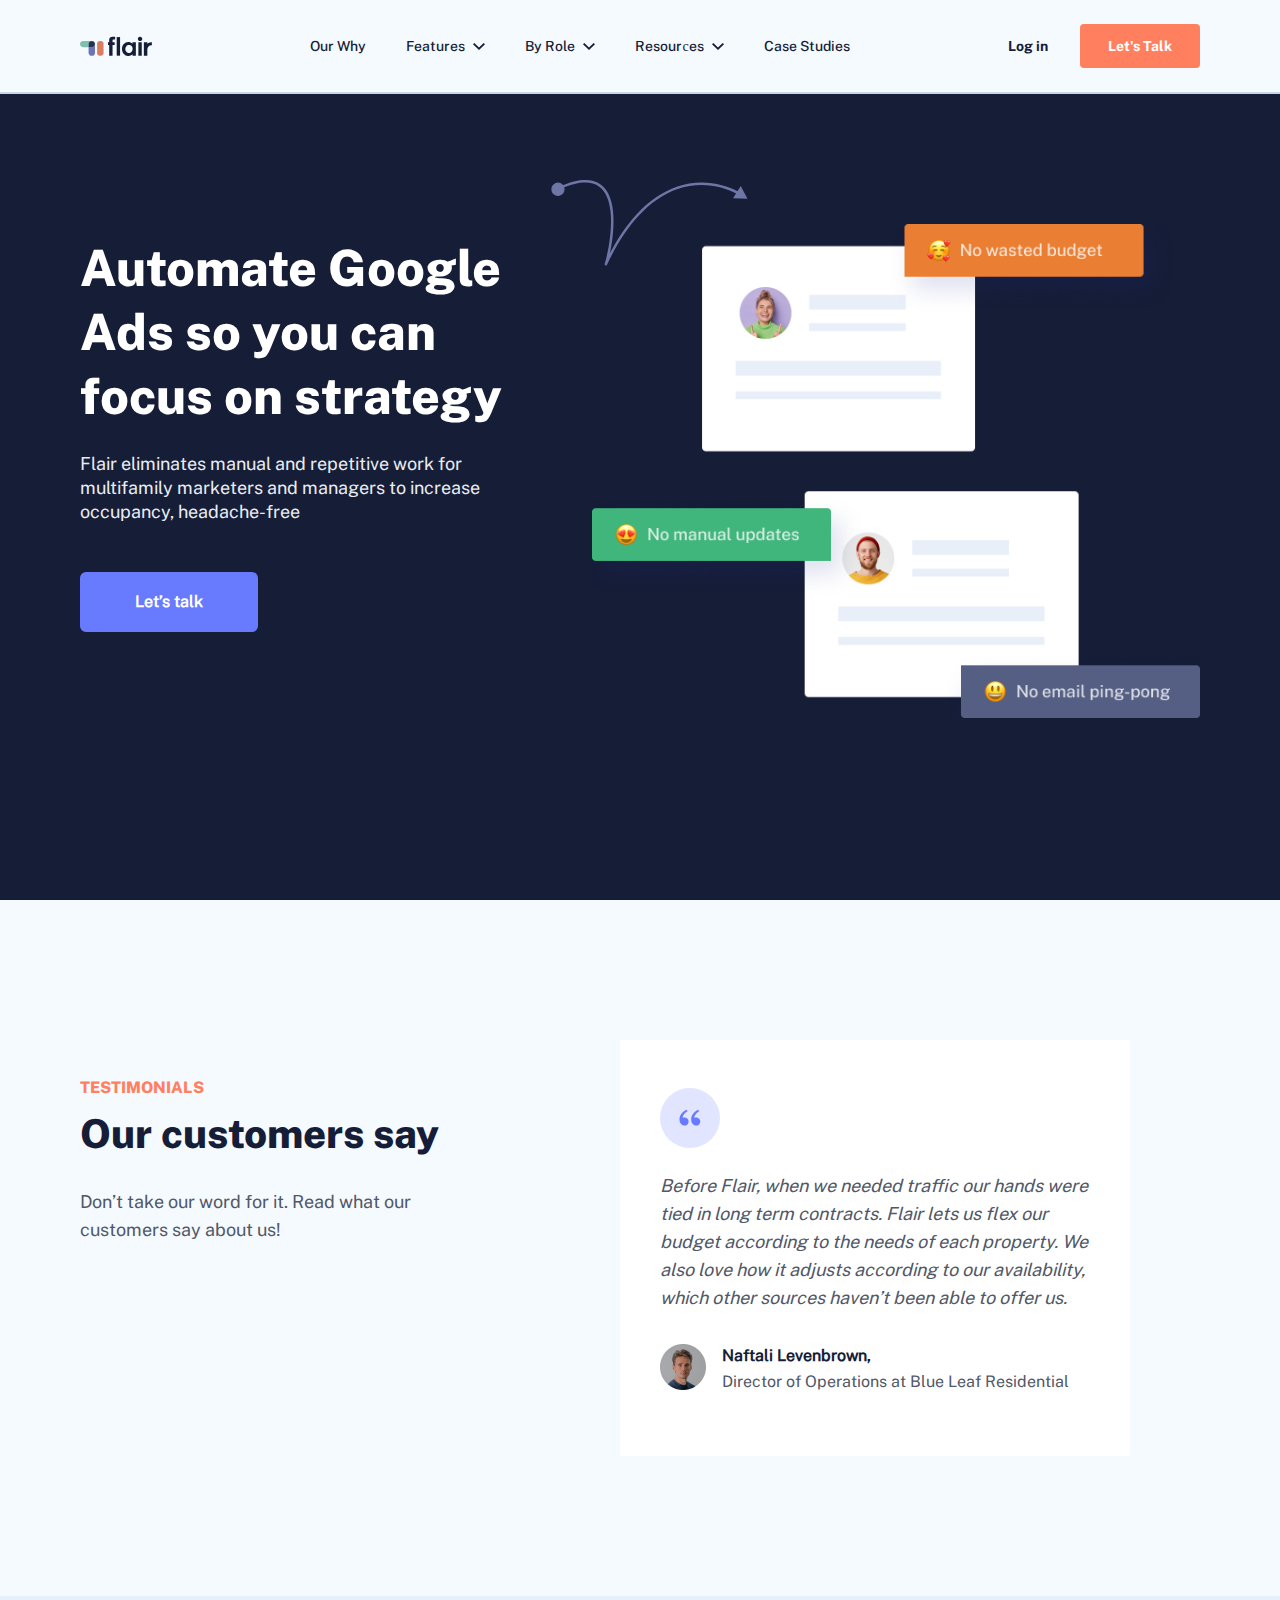
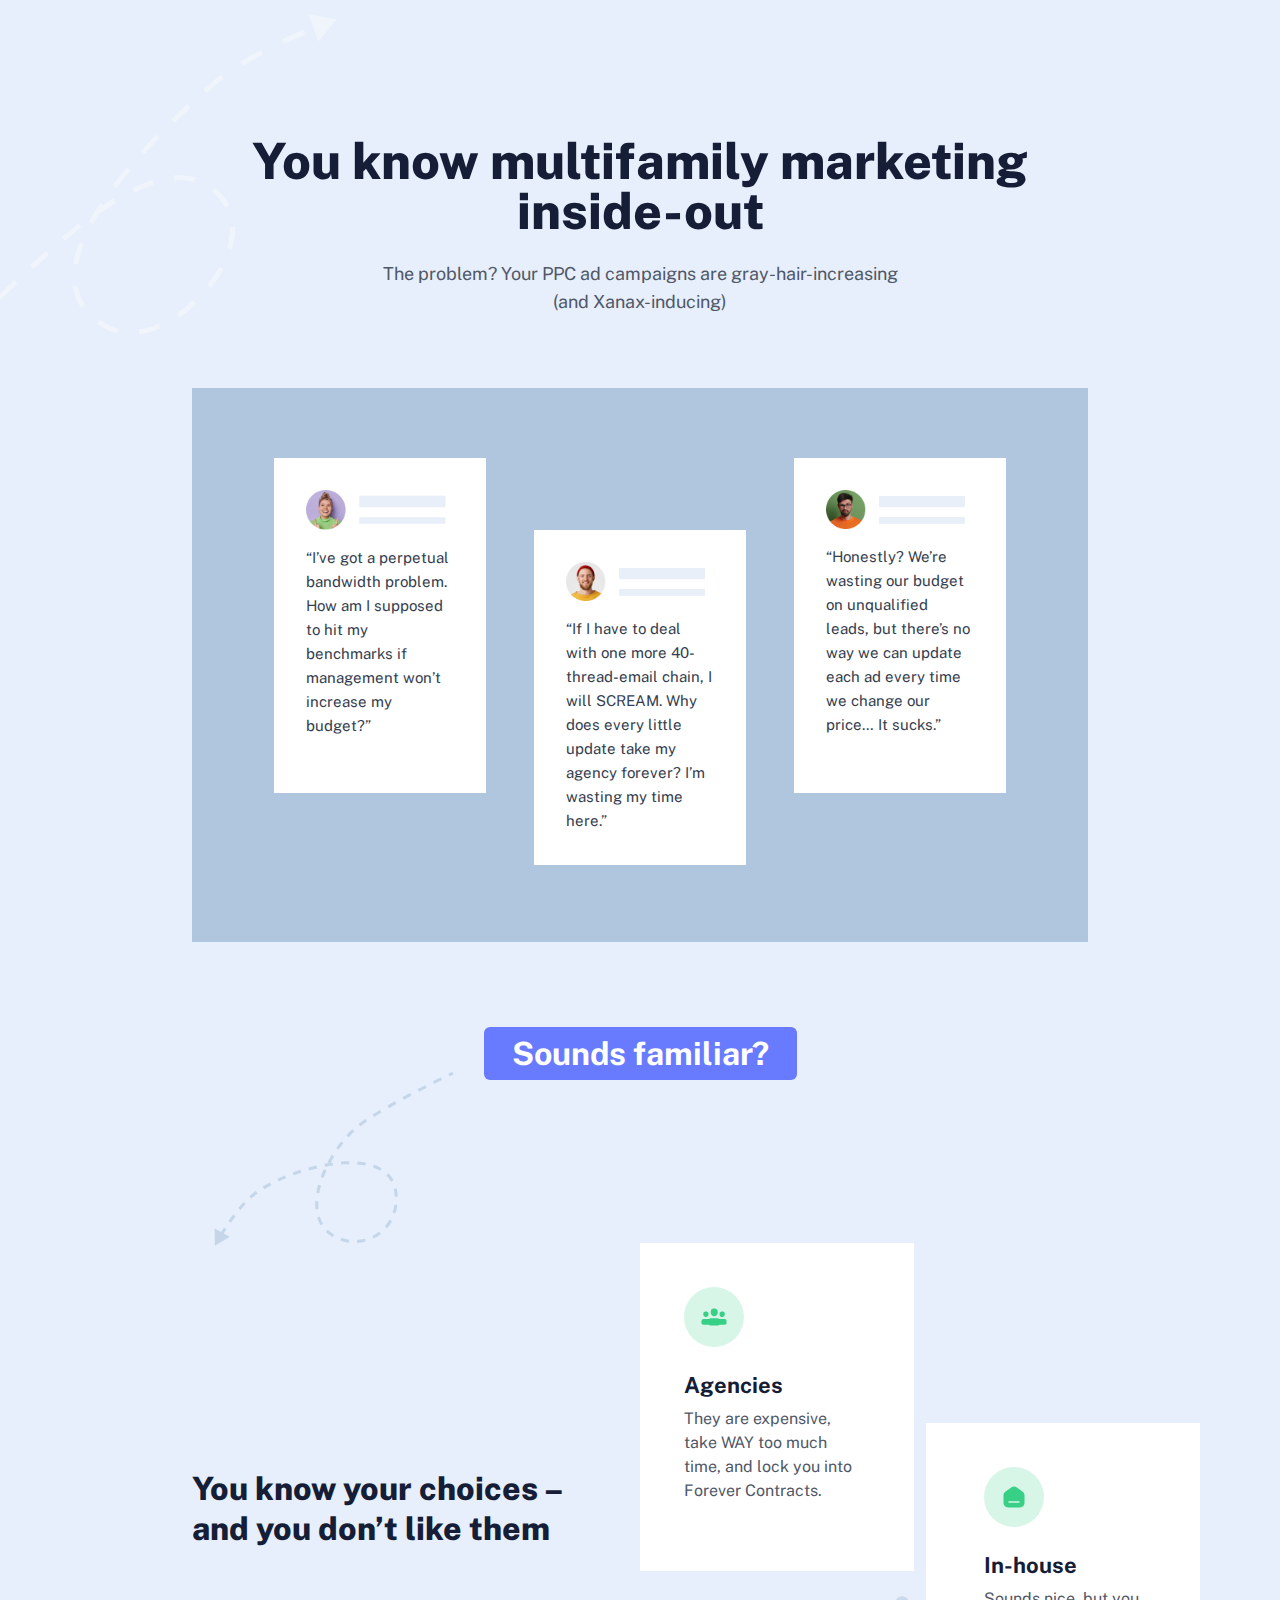
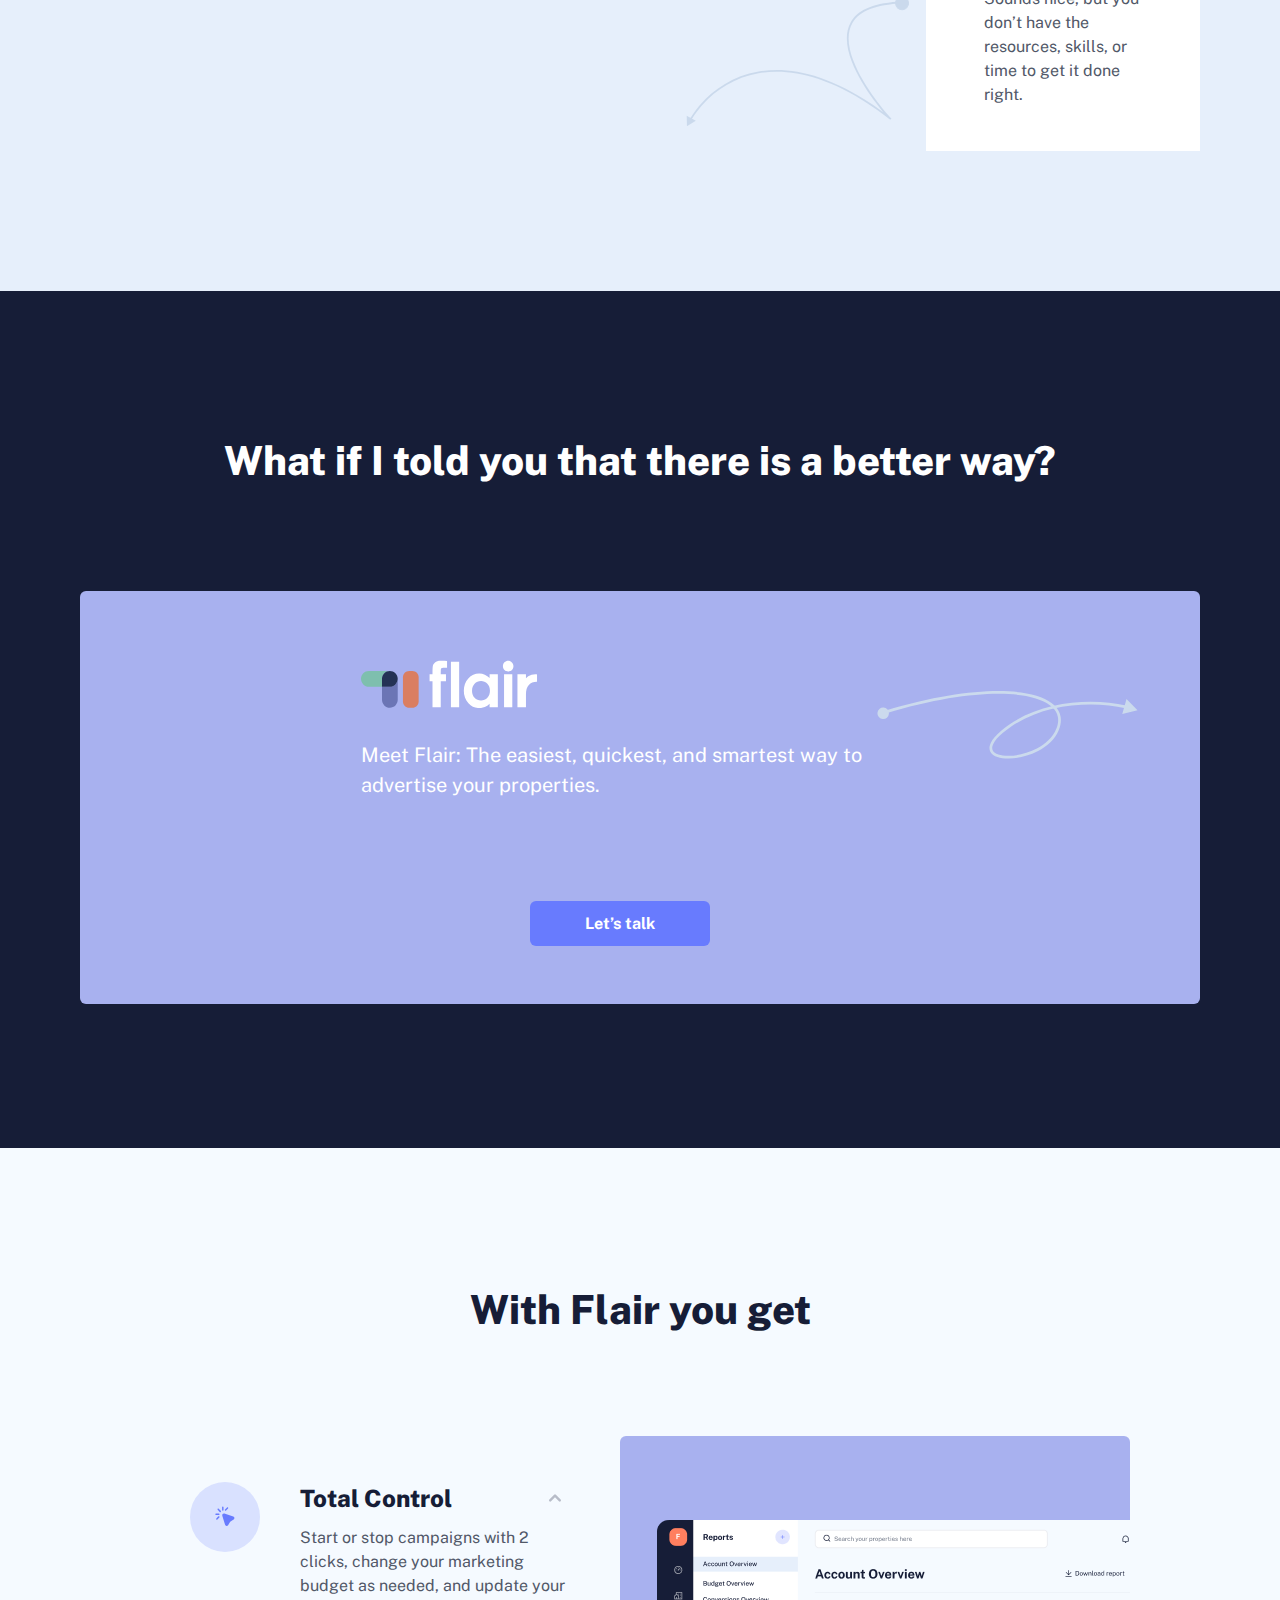
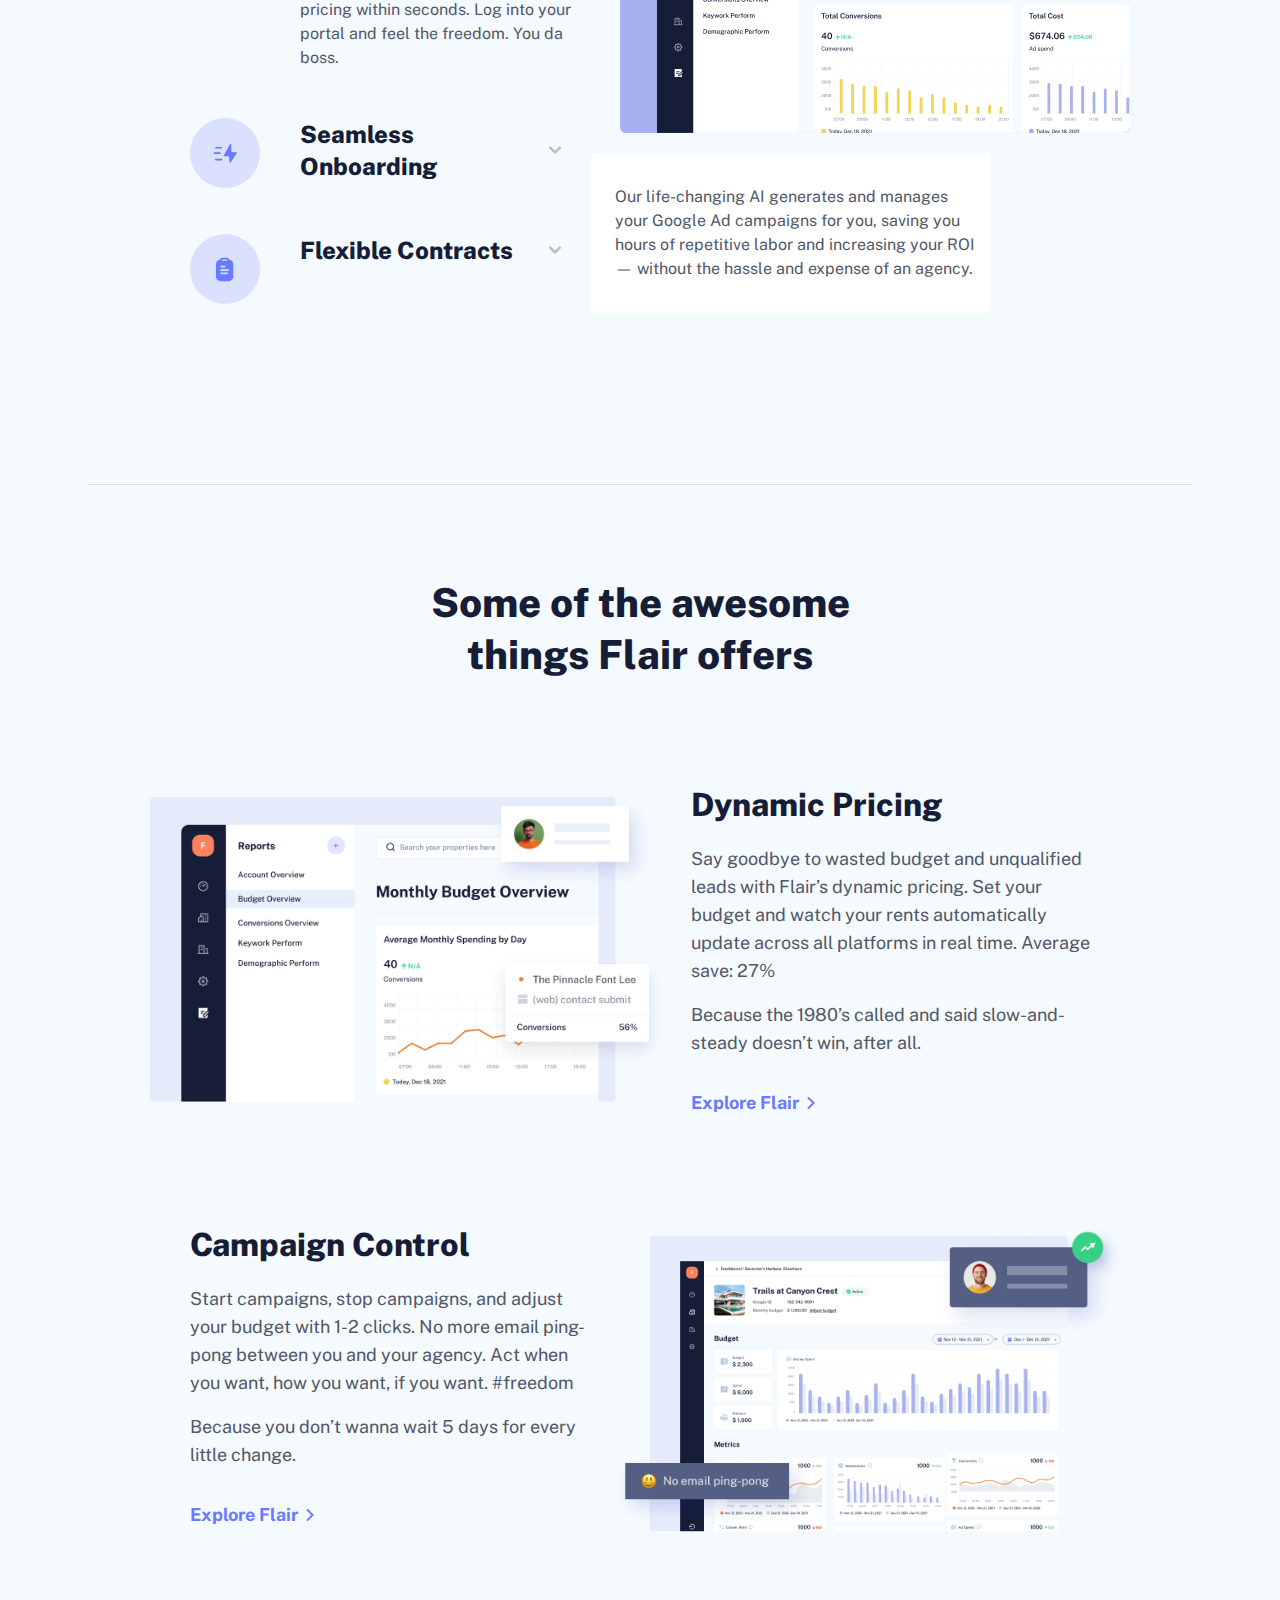
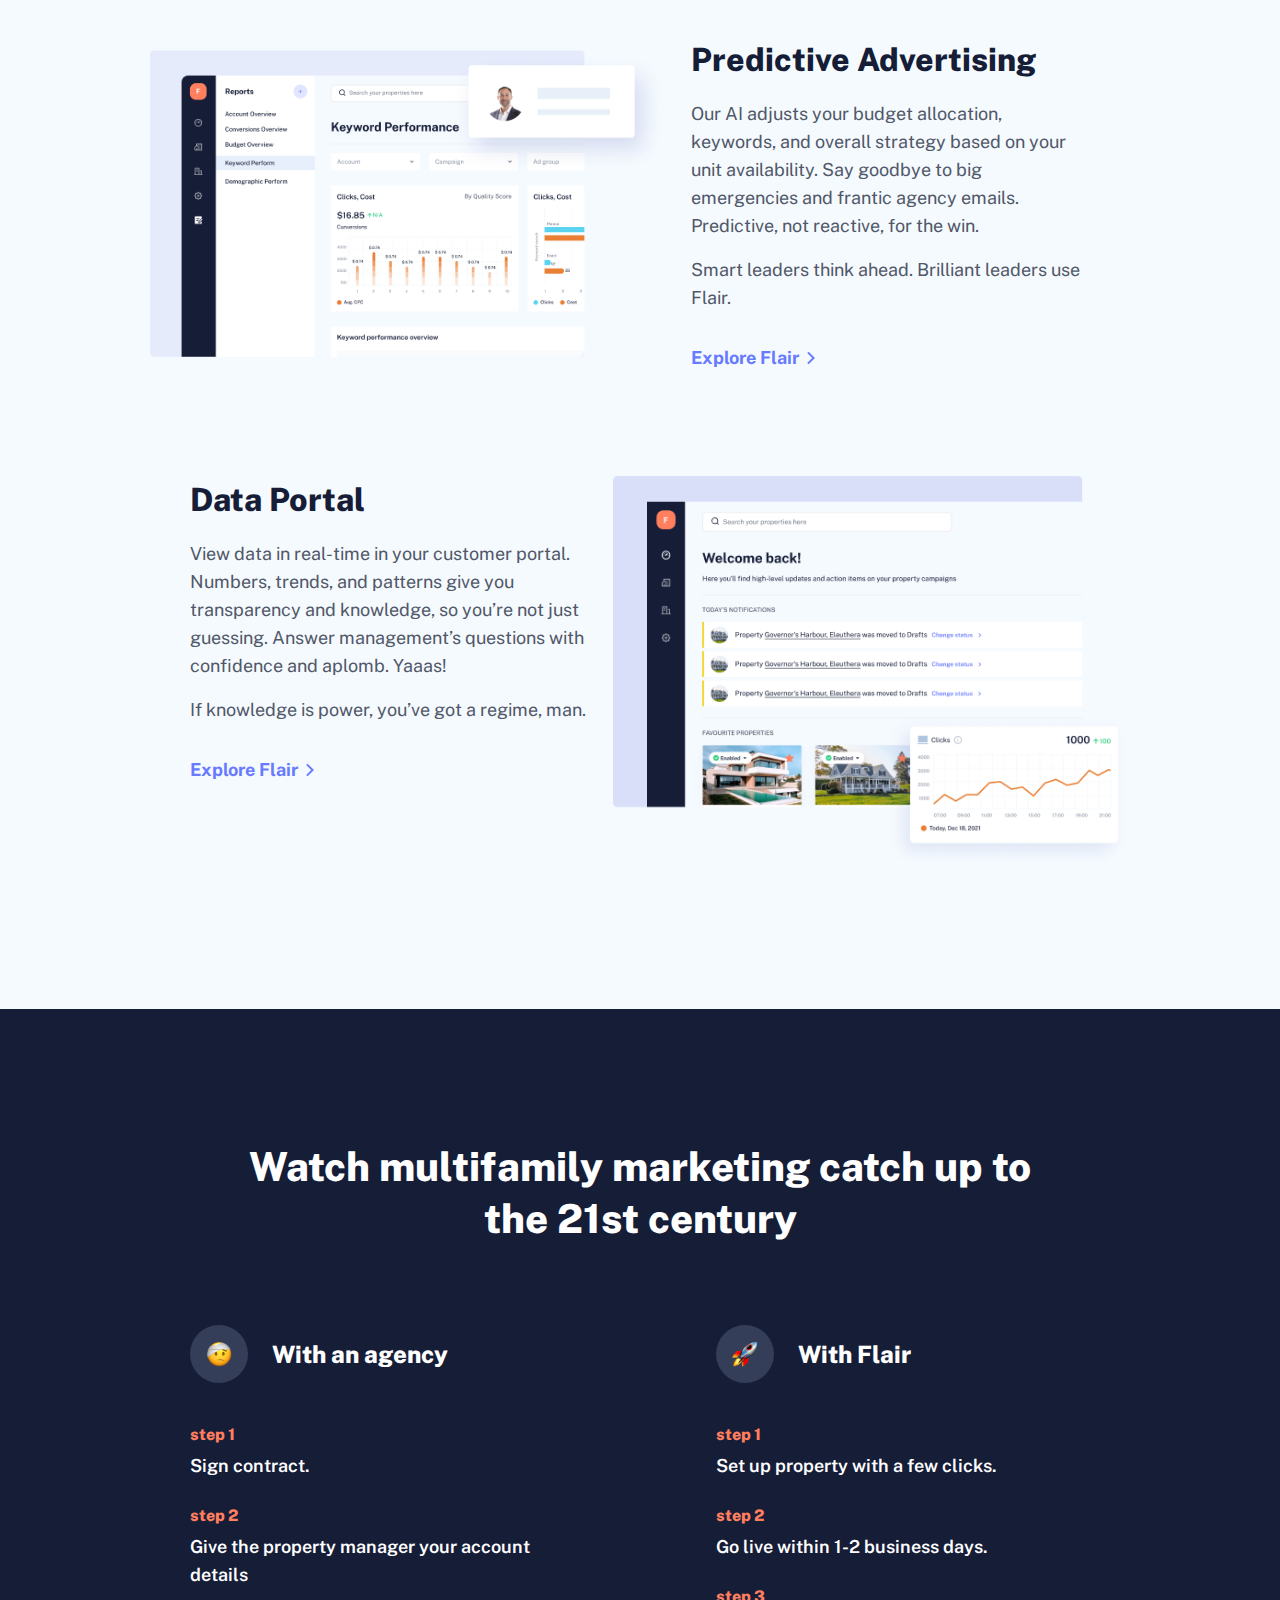
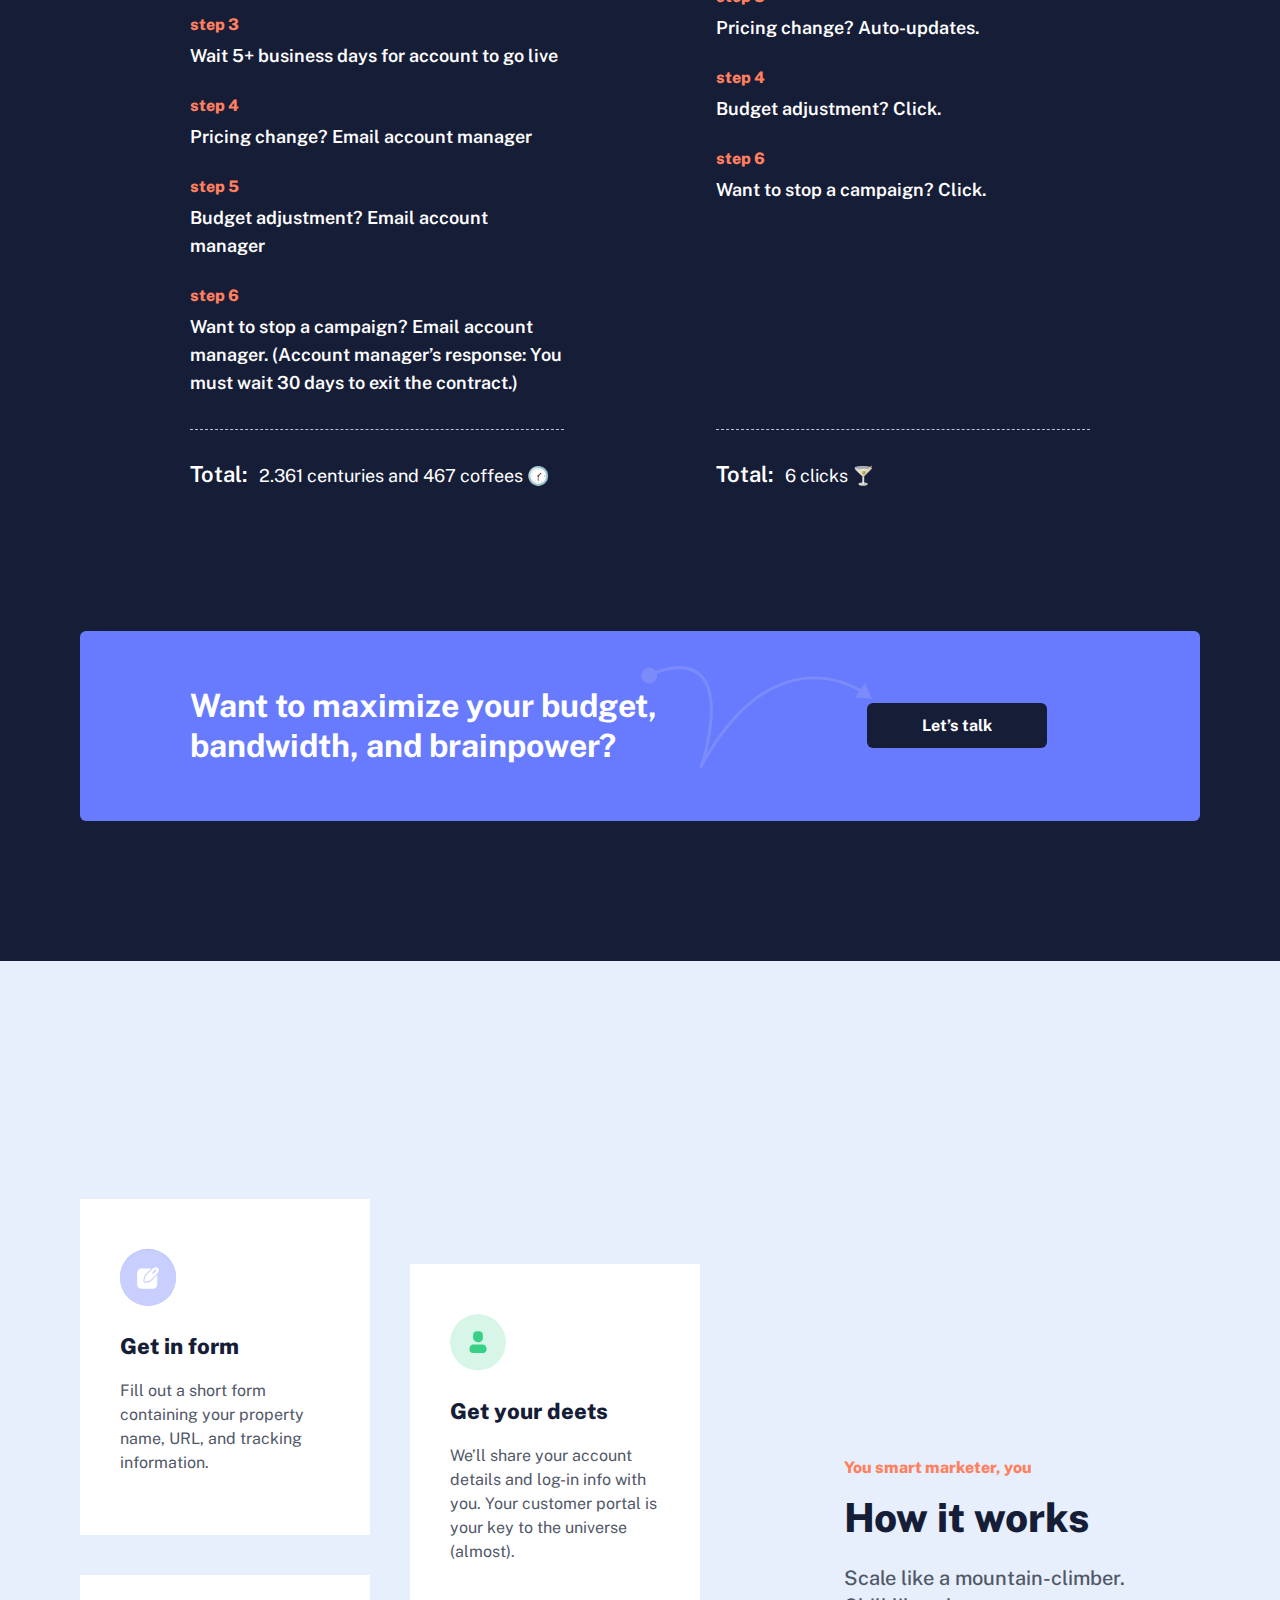
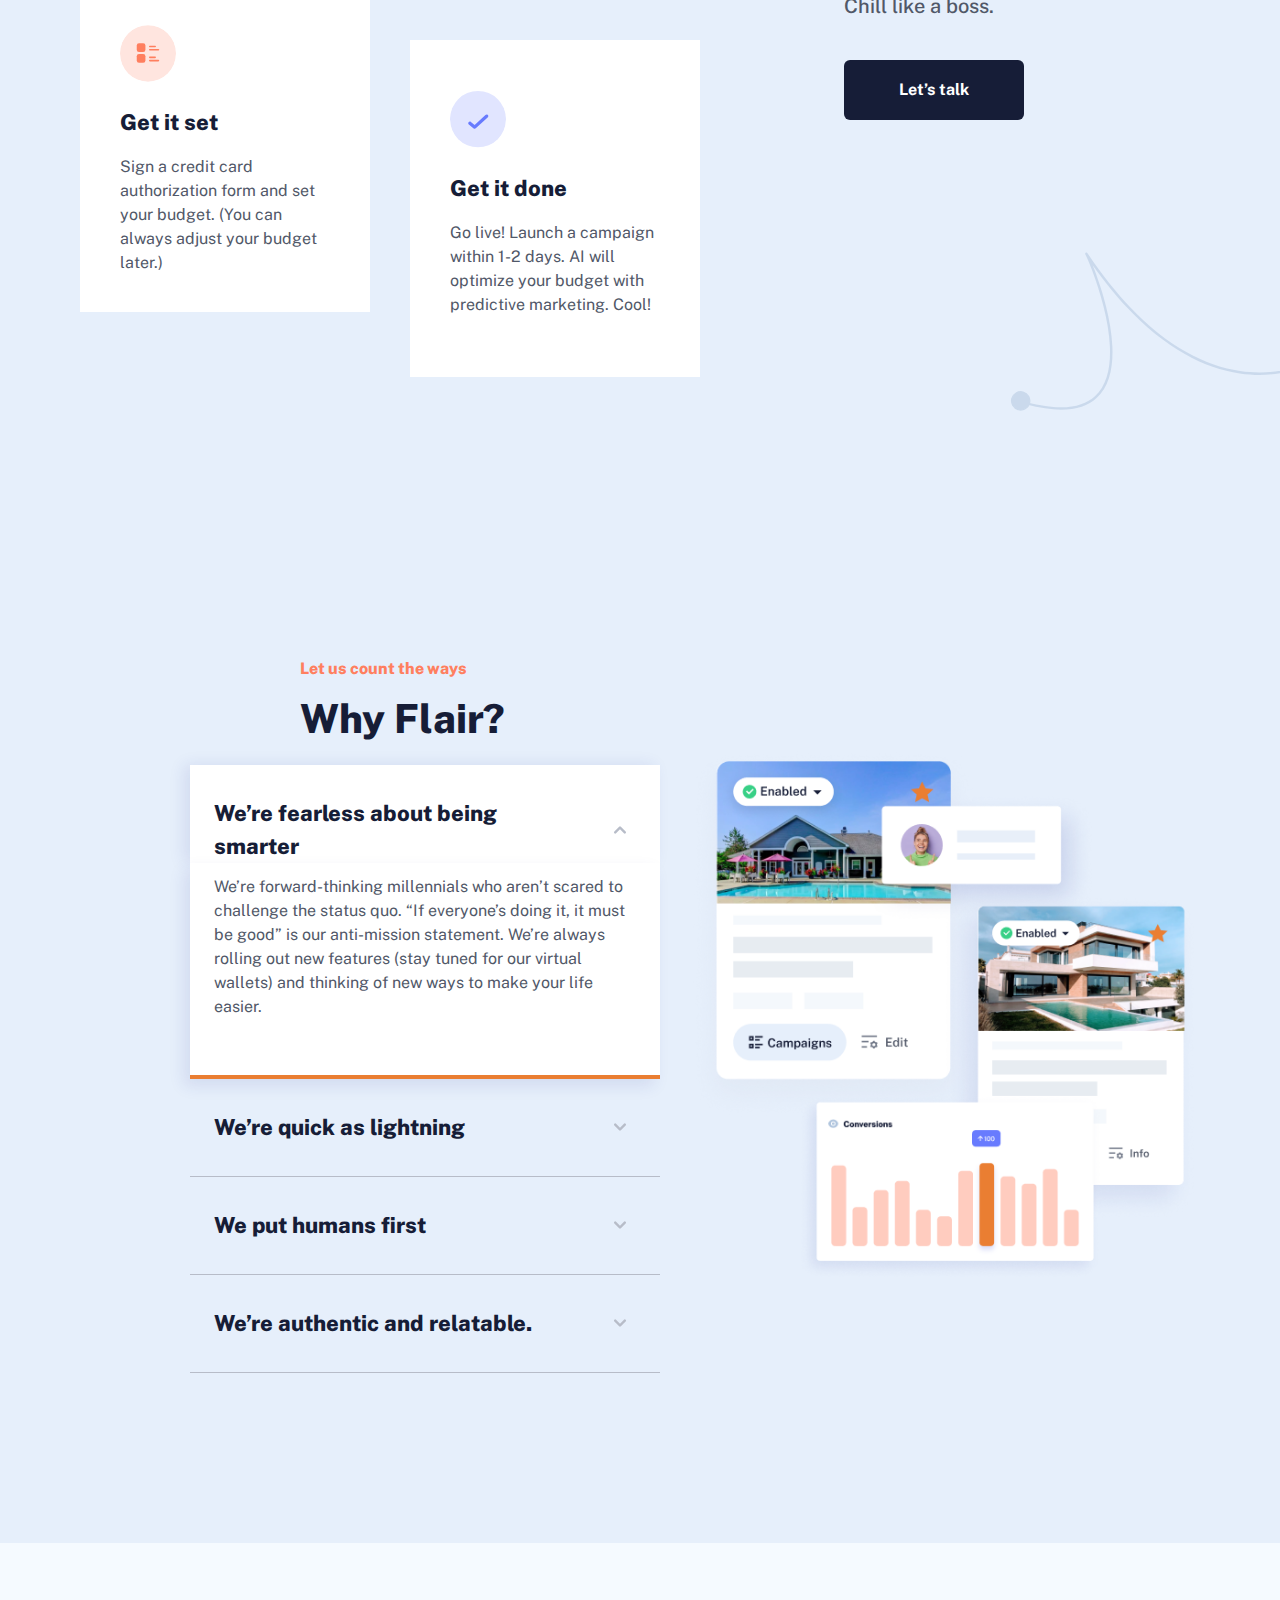
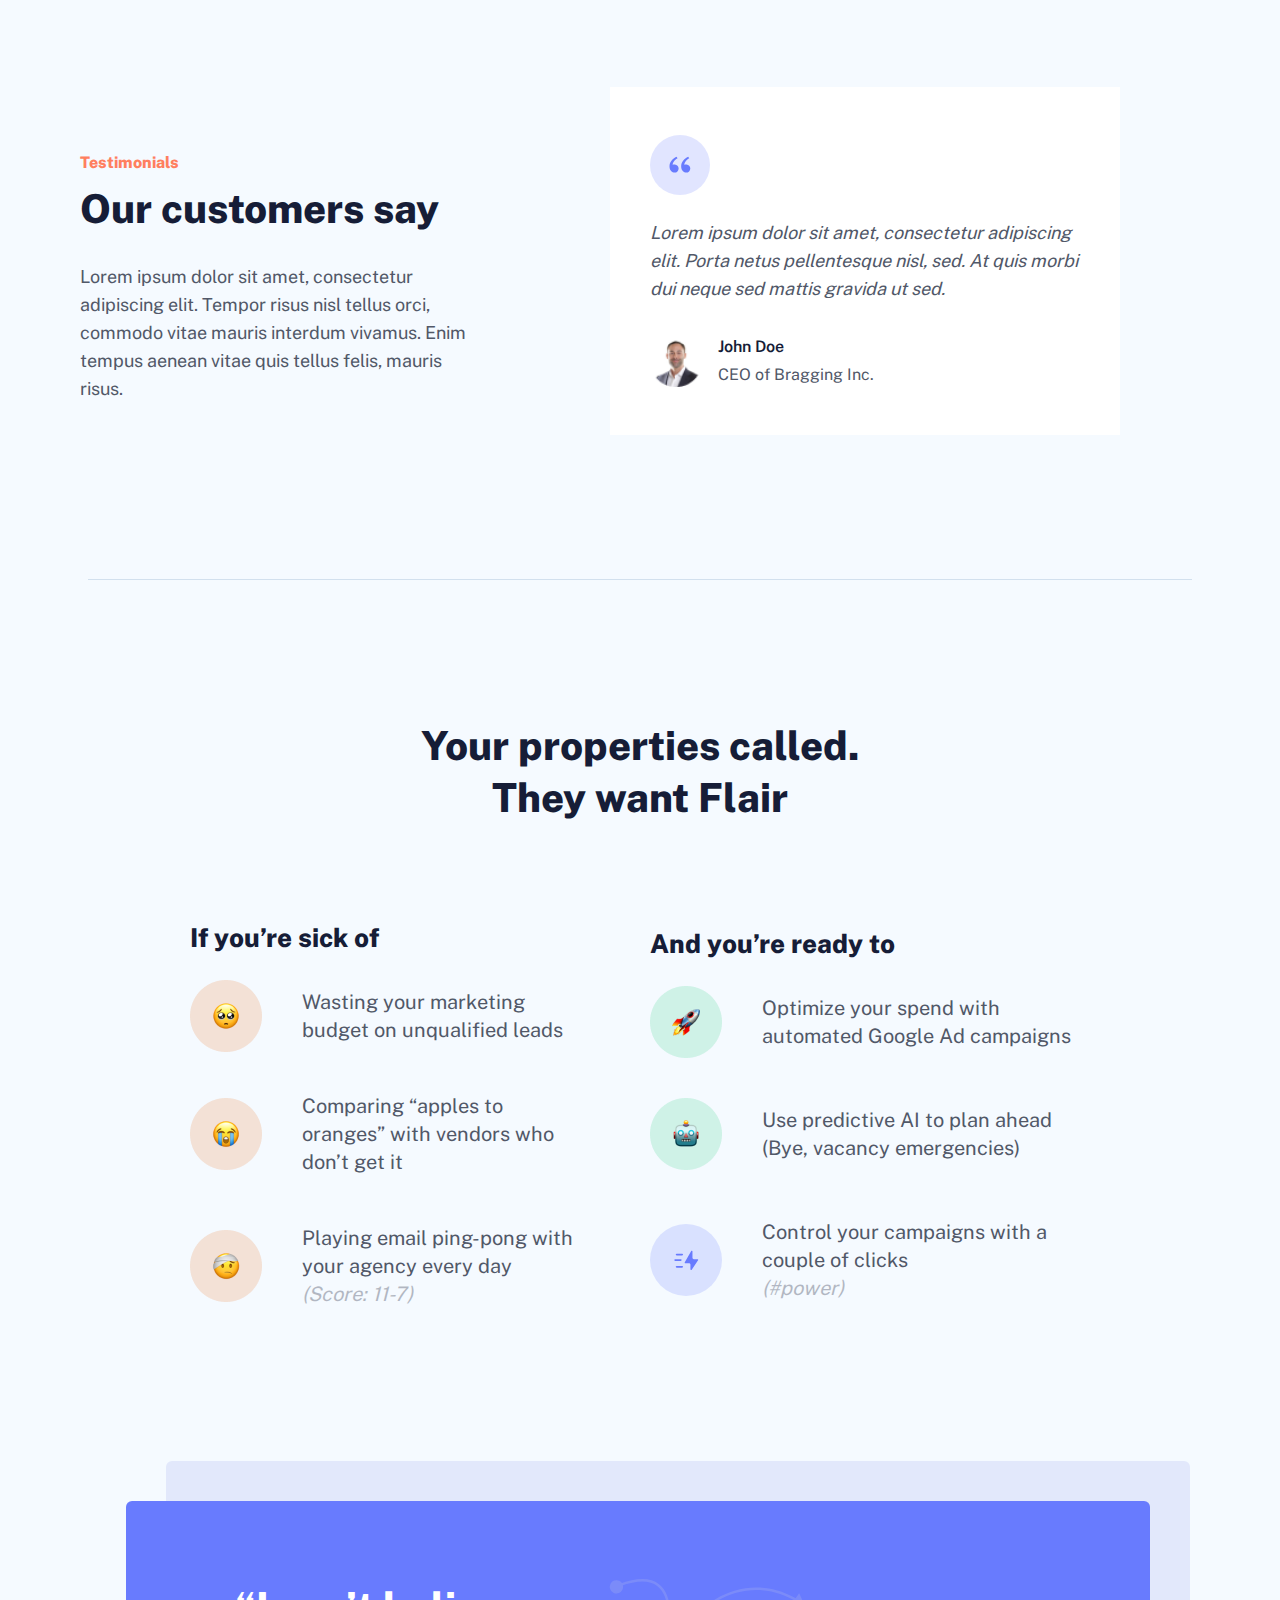
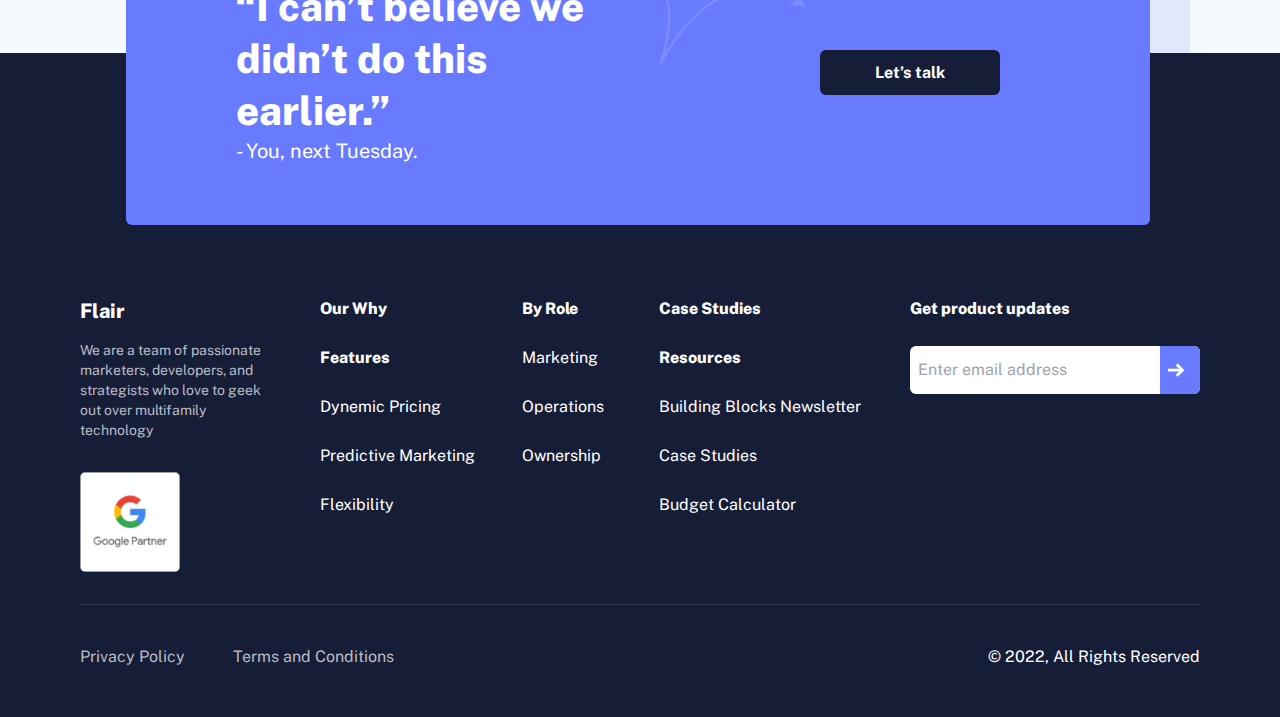
==== commit d7ef1456: "change menu height" ====
--- a/src/index.html
+++ b/src/index.html
@@ -14,7 +14,7 @@
       
       <nav id="mainMenu" class="z-10 bg-color-base lg:bg-[#F5FAFF] lg:border-b-[1px] lg:border-[#C6D6EA] fixed w-full">
         <div class="wrap">
-          <div class="h-[64px] flex justify-between items-center">
+          <div class="h-[64px] md:h-[92px] flex justify-between items-center">
             <a href="./index.html" class="cursor-pointer lg:hidden">
               <img src="./assets/images/icons/mobile_menu/logo_mobile.svg" alt="">
             </a>
@@ -34,7 +34,7 @@
                     <path d="M6 4.45487L10.6669 0L12 1.27256L6 7L0 1.27256L1.33312 0L6 4.45487Z" fill=""/>
                   </svg>
                 </a>
-                <div class="fixed left-0 top-16 border-b-[1px] border-t-[1px] border-[#C6D6EA] bg-[#F5FAFF]   w-full overflow-y-hidden h-0 group-hover:h-[295px] duration-200">
+                <div class="fixed left-0 top-[92px] border-b-[1px] border-t-[1px] border-[#C6D6EA] bg-[#F5FAFF]   w-full overflow-y-hidden h-0 group-hover:h-[295px] duration-200">
                   <div class="wrap py-[30px] flex justify-center gap-3">
                     <div class="w-[367px] pt-4 pb-6 pl-4 pr-[43px] bg-white">
                       <div class="w-[37px] h-[37px]  rounded-full bg-[#38D086] bg-opacity-20 flex items-center justify-around">
@@ -53,7 +53,7 @@
                       <p class="pb-3 pt-[14px] text-lg">Predictive Marketing</p>
                       <p class="pb-2 font-['PublicSans-Regular'] text-base text-[#515868] leading-6">Automatically flex your budget according to current & future availability.</p>
                       <p class="flex">
-                        <a href="#no" class="text-base flex">Learn more<img src="./assets/images/icons/mobile_menu/vector_right_small.svg" alt="" class="pl-2"></a>
+                        <a href="./features/predictive-marketing.html" class="text-base flex">Learn more<img src="./assets/images/icons/mobile_menu/vector_right_small.svg" alt="" class="pl-2"></a>
                       </p>
                     </div>
                     <div class="w-[367px] pt-4 pb-6 pl-4 pr-[43px] bg-white">
@@ -63,7 +63,7 @@
                       <p class="pb-3 pt-[14px] text-lg">Flexibility</p>
                       <p class="pb-2 font-['PublicSans-Regular'] text-base text-[#515868] leading-6">Flexibility Lets You Move Quickly According to Your Community’s Needs.</p>
                       <p class="flex">
-                        <a href="#no" class="text-base flex">Learn more<img src="./assets/images/icons/mobile_menu/vector_right_small.svg" alt="" class="pl-2"></a>
+                        <a href="./features/flexibility.html" class="text-base flex">Learn more<img src="./assets/images/icons/mobile_menu/vector_right_small.svg" alt="" class="pl-2"></a>
                       </p>
                     </div>
                   </div>
@@ -75,7 +75,7 @@
                     <path d="M6 4.45487L10.6669 0L12 1.27256L6 7L0 1.27256L1.33312 0L6 4.45487Z" fill=""/>
                   </svg>
                 </a>
-                <div class="fixed left-0 top-16 border-b-[1px] border-t-[1px] border-[#C6D6EA] bg-[#F5FAFF]   w-full overflow-y-hidden h-0 group-hover:h-[295px] duration-200">
+                <div class="fixed left-0 top-[92px] border-b-[1px] border-t-[1px] border-[#C6D6EA] bg-[#F5FAFF]   w-full overflow-y-hidden h-0 group-hover:h-[295px] duration-200">
                   <div class="wrap py-[30px] flex justify-center gap-3">
                     <div class="w-[367px] pt-4 pb-6 pl-4 pr-[43px] bg-white">
                       <div class="w-[37px] h-[37px]  rounded-full bg-[#EA7E32] bg-opacity-20 flex items-center justify-around">
@@ -84,7 +84,7 @@
                       <p class="pb-3 pt-[14px] text-lg">Marketing</p>
                       <p class="pb-2 font-['PublicSans-Regular'] text-base text-[#515868] leading-6">Easily scale marketing without manual updates.</p>
                       <p class="flex">
-                        <a href="#no" class="text-base flex">Learn more<img src="./assets/images/icons/mobile_menu/vector_right_small.svg" alt="" class="pl-2"></a>
+                        <a href="./by_role/marketing.html" class="text-base flex">Learn more<img src="./assets/images/icons/mobile_menu/vector_right_small.svg" alt="" class="pl-2"></a>
                       </p>
                     </div>
                     <div class="w-[367px] pt-4 pb-6 pl-4 pr-[43px] bg-white">
@@ -94,7 +94,7 @@
                       <p class="pb-3 pt-[14px] text-lg">Operations</p>
                       <p class="pb-2 font-['PublicSans-Regular'] text-base text-[#515868] leading-6">Adding new marketing programs shouldn’t be stressful.</p>
                       <p class="flex">
-                        <a href="#no" class="text-base flex">Learn more<img src="./assets/images/icons/mobile_menu/vector_right_small.svg" alt="" class="pl-2"></a>
+                        <a href="./by_role/operations.html" class="text-base flex">Learn more<img src="./assets/images/icons/mobile_menu/vector_right_small.svg" alt="" class="pl-2"></a>
                       </p>
                     </div>
                     <div class="w-[367px] pt-4 pb-6 pl-4 pr-[43px] bg-white">
@@ -104,7 +104,7 @@
                       <p class="pb-3 pt-[14px] text-lg">Ownership</p>
                       <p class="pb-2 font-['PublicSans-Regular'] text-base text-[#515868] leading-6">Reduce average time on market, increase NOI.</p>
                       <p class="flex">
-                        <a href="#no" class="text-base flex">Learn more<img src="./assets/images/icons/mobile_menu/vector_right_small.svg" alt="" class="pl-2"></a>
+                        <a href="./by_role/ownership.html" class="text-base flex">Learn more<img src="./assets/images/icons/mobile_menu/vector_right_small.svg" alt="" class="pl-2"></a>
                       </p>
                     </div>
                   </div>
@@ -116,7 +116,7 @@
                     <path d="M6 4.45487L10.6669 0L12 1.27256L6 7L0 1.27256L1.33312 0L6 4.45487Z" fill=""/>
                   </svg>
                 </a>
-                <div class="fixed left-0 top-16 border-b-[1px] border-t-[1px] border-[#C6D6EA] bg-[#F5FAFF]   w-full overflow-y-hidden h-0 group-hover:h-[295px] duration-200">
+                <div class="fixed left-0 top-[92px] border-b-[1px] border-t-[1px] border-[#C6D6EA] bg-[#F5FAFF]   w-full overflow-y-hidden h-0 group-hover:h-[295px] duration-200">
                   <div class="wrap py-[30px] flex justify-center gap-3">
                     <div class="w-[367px] pt-4 pb-6 pl-4 pr-[43px] bg-white">
                       <div class="w-[37px] h-[37px]  rounded-full bg-[#D9E1FF] bg-opacity-20 flex items-center justify-around">
@@ -125,7 +125,7 @@
                       <p class="pb-3 pt-[14px] text-lg">Building Blocks Newsletter</p>
                       <p class="pb-2 font-['PublicSans-Regular'] text-base text-[#515868] leading-6">The text describing this page. The text describing this page.</p>
                       <p class="flex">
-                        <a href="#no" class="text-base flex">Learn more<img src="./assets/images/icons/mobile_menu/vector_right_small.svg" alt="" class="pl-2"></a>
+                        <a href="./resources/building_blocks_newsletter.html" class="text-base flex">Learn more<img src="./assets/images/icons/mobile_menu/vector_right_small.svg" alt="" class="pl-2"></a>
                       </p>
                     </div>
                     <div class="w-[367px] pt-4 pb-6 pl-4 pr-[43px] bg-white">
@@ -135,7 +135,7 @@
                       <p class="pb-3 pt-[14px] text-lg">Case Studies</p>
                       <p class="pb-2 font-['PublicSans-Regular'] text-base text-[#515868] leading-6">Digital marketing multifamily case study</p>
                       <p class="flex">
-                        <a href="#no" class="text-base flex">Learn more<img src="./assets/images/icons/mobile_menu/vector_right_small.svg" alt="" class="pl-2"></a>
+                        <a href="./resources/case_studies.html" class="text-base flex">Learn more<img src="./assets/images/icons/mobile_menu/vector_right_small.svg" alt="" class="pl-2"></a>
                       </p>
                     </div>
                     <div class="w-[367px] pt-4 pb-6 pl-4 pr-[43px] bg-white">
@@ -145,14 +145,14 @@
                       <p class="pb-3 pt-[14px] text-lg">Budget Calculator</p>
                       <p class="pb-2 font-['PublicSans-Regular'] text-base text-[#515868] leading-6">Google Ads Monthly Budget Calculator</p>
                       <p class="flex">
-                        <a href="#no" class="text-base flex">Learn more<img src="./assets/images/icons/mobile_menu/vector_right_small.svg" alt="" class="pl-2"></a>
+                        <a href="./resources/budget_calculator.html" class="text-base flex">Learn more<img src="./assets/images/icons/mobile_menu/vector_right_small.svg" alt="" class="pl-2"></a>
                       </p>
                     </div>
                   </div>
                 </div>
               </li>
               <li>
-                <a href="#no" class="">Case Studies</a>
+                <a href="./case_studies.html" class="">Case Studies</a>
   
               </li>
             </ul>
@@ -182,7 +182,8 @@
       <div id="mobileMenu" class="z-20  overflow-x-hidden fixed overflow-y-auto h-[100vh] w-0 right-0 pb-[52px] bg-[#F5FAFF] duration-500">
         <div class="pt-[84px] pb-[26px] text-xl font-['PublicSans-Bold']  mobile_wrap mx-auto">
           <div class="py-[18px] border-b-[1px] border-[#C6D6EA] border-solid">
-            <a href="./our_why.html" class="cursor-pointer flex justify-between pr-1 items-center"><p class="">Our Why</p><img src="./assets/images/icons/mobile_menu/mobile_menu_vector_right.svg" alt=""></a></div>
+            <a href="./our_why.html" class="cursor-pointer flex justify-between pr-1 items-center"><p class="">Our Why</p><img src="./assets/images/icons/mobile_menu/mobile_menu_vector_right.svg" alt=""></a>
+          </div>
           <div id="mobile_nav_accordion-collapse" data-accordion="collapse">
             <div id="menu_accordion_1" class="w-full">
               <p id="mobile_nav_accordion-collapse-heading-1" class="py-[18px] border-b-[1px] border-[#C6D6EA] border-solid">
@@ -200,7 +201,7 @@
                     <p class="pb-3 pt-[14px] text-lg">Dynamic Pricing</p>
                     <p class="pb-2 font-['PublicSans-Regular'] text-base text-[#515868] leading-6">Insert Real Time Pricing into Your Google Ads - increase lead-quality dramatically.</p>
                     <p class="flex">
-                      <a href="#no" class="text-base flex">Learn more<img src="./assets/images/icons/mobile_menu/vector_right_small.svg" alt="" class="pl-2"></a>
+                      <a href="./features/dynamic-pricing.html" class="text-base flex">Learn more<img src="./assets/images/icons/mobile_menu/vector_right_small.svg" alt="" class="pl-2"></a>
                     </p>
                   </div>
                   <div class="pt-4 pb-6 pl-4 pr-[43px] bg-white">
@@ -210,7 +211,7 @@
                     <p class="pb-3 pt-[14px] text-lg">Predictive Marketing</p>
                     <p class="pb-2 font-['PublicSans-Regular'] text-base text-[#515868] leading-6">Automatically flex your budget according to current & future availability.</p>
                     <p class="flex">
-                      <a href="#no" class="text-base flex">Learn more<img src="./assets/images/icons/mobile_menu/vector_right_small.svg" alt="" class="pl-2"></a>
+                      <a href="./features/predictive-marketing.html" class="text-base flex">Learn more<img src="./assets/images/icons/mobile_menu/vector_right_small.svg" alt="" class="pl-2"></a>
                     </p>
                   </div>
                   <div class="pt-4 pb-6 pl-4 pr-[43px] bg-white">
@@ -220,7 +221,7 @@
                     <p class="pb-3 pt-[14px] text-lg">Flexibility</p>
                     <p class="pb-2 font-['PublicSans-Regular'] text-base text-[#515868] leading-6">Flexibility Lets You Move Quickly According to Your Community’s Needs.</p>
                     <p class="flex">
-                      <a href="#no" class="text-base flex">Learn more<img src="./assets/images/icons/mobile_menu/vector_right_small.svg" alt="" class="pl-2"></a>
+                      <a href="./features/flexibility.html" class="text-base flex">Learn more<img src="./assets/images/icons/mobile_menu/vector_right_small.svg" alt="" class="pl-2"></a>
                     </p>
                   </div>
                 </div>
@@ -242,7 +243,7 @@
                     <p class="pb-3 pt-[14px] text-lg">Marketing</p>
                     <p class="pb-2 font-['PublicSans-Regular'] text-base text-[#515868] leading-6">Easily scale marketing without manual updates.</p>
                     <p class="flex">
-                      <a href="#no" class="text-base flex">Learn more<img src="./assets/images/icons/mobile_menu/vector_right_small.svg" alt="" class="pl-2"></a>
+                      <a href="./by_role/marketing.html" class="text-base flex">Learn more<img src="./assets/images/icons/mobile_menu/vector_right_small.svg" alt="" class="pl-2"></a>
                     </p>
                   </div>
                   <div class="pt-4 pb-6 pl-4 pr-[43px] bg-white">
@@ -252,7 +253,7 @@
                     <p class="pb-3 pt-[14px] text-lg">Operations</p>
                     <p class="pb-2 font-['PublicSans-Regular'] text-base text-[#515868] leading-6">Adding new marketing programs shouldn’t be stressful.</p>
                     <p class="flex">
-                      <a href="#no" class="text-base flex">Learn more<img src="./assets/images/icons/mobile_menu/vector_right_small.svg" alt="" class="pl-2"></a>
+                      <a href="./by_role/operations.html" class="text-base flex">Learn more<img src="./assets/images/icons/mobile_menu/vector_right_small.svg" alt="" class="pl-2"></a>
                     </p>
                   </div>
                   <div class="pt-4 pb-6 pl-4 pr-[43px] bg-white">
@@ -262,7 +263,7 @@
                     <p class="pb-3 pt-[14px] text-lg">Ownership</p>
                     <p class="pb-2 font-['PublicSans-Regular'] text-base text-[#515868] leading-6">Reduce average time on market, increase NOI.</p>
                     <p class="flex">
-                      <a href="#no" class="text-base flex">Learn more<img src="./assets/images/icons/mobile_menu/vector_right_small.svg" alt="" class="pl-2"></a>
+                      <a href="./by_role/ownership.html" class="text-base flex">Learn more<img src="./assets/images/icons/mobile_menu/vector_right_small.svg" alt="" class="pl-2"></a>
                     </p>
                   </div>
                 </div>
@@ -284,7 +285,7 @@
                     <p class="pb-3 pt-[14px] text-lg">Building Blocks Newsletter</p>
                     <p class="pb-2 font-['PublicSans-Regular'] text-base text-[#515868] leading-6">The text describing this page. The text describing this page.</p>
                     <p class="flex">
-                      <a href="#no" class="text-base flex">Learn more<img src="./assets/images/icons/mobile_menu/vector_right_small.svg" alt="" class="pl-2"></a>
+                      <a href="./resources/building_blocks_newsletter.html" class="text-base flex">Learn more<img src="./assets/images/icons/mobile_menu/vector_right_small.svg" alt="" class="pl-2"></a>
                     </p>
                   </div>
                   <div class="pt-4 pb-6 pl-4 pr-[43px] bg-white">
@@ -294,7 +295,7 @@
                     <p class="pb-3 pt-[14px] text-lg">Case Studies</p>
                     <p class="pb-2 font-['PublicSans-Regular'] text-base text-[#515868] leading-6">Digital marketing multifamily case study</p>
                     <p class="flex">
-                      <a href="#no" class="text-base flex">Learn more<img src="./assets/images/icons/mobile_menu/vector_right_small.svg" alt="" class="pl-2"></a>
+                      <a href="./resources/case_studies.html" class="text-base flex">Learn more<img src="./assets/images/icons/mobile_menu/vector_right_small.svg" alt="" class="pl-2"></a>
                     </p>
                   </div>
                   <div class="pt-4 pb-6 pl-4 pr-[43px] bg-white">
@@ -304,7 +305,7 @@
                     <p class="pb-3 pt-[14px] text-lg">Budget Calculator</p>
                     <p class="pb-2 font-['PublicSans-Regular'] text-base text-[#515868] leading-6">Google Ads Monthly Budget Calculator</p>
                     <p class="flex">
-                      <a href="#no" class="text-base flex">Learn more<img src="./assets/images/icons/mobile_menu/vector_right_small.svg" alt="" class="pl-2"></a>
+                      <a href="./resources/budget_calculator.html" class="text-base flex">Learn more<img src="./assets/images/icons/mobile_menu/vector_right_small.svg" alt="" class="pl-2"></a>
                     </p>
                   </div>
                 </div>
@@ -313,7 +314,9 @@
             
             
           </div>
-          <div class="py-[18px] border-b-[1px] border-[#C6D6EA] border-solid"><a href="#no" class="cursor-pointer flex justify-between pr-1 items-center"><p class="">Case Studies</p><img src="./assets/images/icons/mobile_menu/mobile_menu_vector_right.svg" alt=""></a></div>
+          <div class="py-[18px] border-b-[1px] border-[#C6D6EA] border-solid">
+            <a href="./case_studies.html" class="cursor-pointer flex justify-between pr-1 items-center"><p class="">Case Studies</p><img src="./assets/images/icons/mobile_menu/mobile_menu_vector_right.svg" alt=""></a>
+          </div>
         </div>
         <a href="https://share.hsforms.com/1mwqI1_kFTziqhGcdXz7o3w3bois" class=""><p class="text-center bg-[#FF7F5F] font-['PublicSans-Bold'] text-xl text-white py-3 rounded  hover:opacity-80 max-w-[330px] mx-auto">Let's Talk</p></a>
         <p class="text-center pt-[18px] font-['PublicSans-Bold'] text-xl"><a href="#no" class="">Log in</a></p>
--- a/src/output.css
+++ b/src/output.css
@@ -629,6 +629,130 @@
   top: -149px;
 }
 
+.left-\[50\%\] {
+  left: 50%;
+}
+
+.-bottom-10 {
+  bottom: -2.5rem;
+}
+
+.bottom-10 {
+  bottom: 2.5rem;
+}
+
+.top-96 {
+  top: 24rem;
+}
+
+.top-52 {
+  top: 13rem;
+}
+
+.top-\[100vh\] {
+  top: 100vh;
+}
+
+.top-\[420px\] {
+  top: 420px;
+}
+
+.top-\[620px\] {
+  top: 620px;
+}
+
+.top-\[720px\] {
+  top: 720px;
+}
+
+.top-\[92px\] {
+  top: 92px;
+}
+
+.bottom-\[70px\] {
+  bottom: 70px;
+}
+
+.-bottom-\[97px\] {
+  bottom: -97px;
+}
+
+.left-\[30\%\] {
+  left: 30%;
+}
+
+.left-\[35\%\] {
+  left: 35%;
+}
+
+.bottom-\[30\%\] {
+  bottom: 30%;
+}
+
+.bottom-\[40\%\] {
+  bottom: 40%;
+}
+
+.bottom-\[35\%\] {
+  bottom: 35%;
+}
+
+.bottom-\[5\%\] {
+  bottom: 5%;
+}
+
+.bottom-\[20\%\] {
+  bottom: 20%;
+}
+
+.bottom-\[25\%\] {
+  bottom: 25%;
+}
+
+.bottom-\[22\%\] {
+  bottom: 22%;
+}
+
+.bottom-\[30px\] {
+  bottom: 30px;
+}
+
+.bottom-\[36px\] {
+  bottom: 36px;
+}
+
+.-bottom-\[36px\] {
+  bottom: -36px;
+}
+
+.bottom-\[-36px\] {
+  bottom: -36px;
+}
+
+.bottom-\[-50px\] {
+  bottom: -50px;
+}
+
+.bottom-\[-200px\] {
+  bottom: -200px;
+}
+
+.bottom-\[-300px\] {
+  bottom: -300px;
+}
+
+.bottom-\[-250px\] {
+  bottom: -250px;
+}
+
+.bottom-\[-100px\] {
+  bottom: -100px;
+}
+
+.bottom-\[-150px\] {
+  bottom: -150px;
+}
+
 .z-30 {
   z-index: 30;
 }
@@ -655,6 +779,10 @@
 
 .order-1 {
   order: 1;
+}
+
+.m-auto {
+  margin: auto;
 }
 
 .mx-2 {
@@ -667,6 +795,11 @@
   margin-right: auto;
 }
 
+.my-auto {
+  margin-top: auto;
+  margin-bottom: auto;
+}
+
 .mt-\[18px\] {
   margin-top: 18px;
 }
@@ -707,6 +840,14 @@
   margin-bottom: 0px;
 }
 
+.mt-20 {
+  margin-top: 5rem;
+}
+
+.mt-\[64px\] {
+  margin-top: 64px;
+}
+
 .block {
   display: block;
 }
@@ -715,6 +856,10 @@
   display: flex;
 }
 
+.table {
+  display: table;
+}
+
 .hidden {
   display: none;
 }
@@ -791,6 +936,22 @@
   height: 5rem;
 }
 
+.h-\[92px\] {
+  height: 92px;
+}
+
+.h-\[147px\] {
+  height: 147px;
+}
+
+.h-\[9px\] {
+  height: 9px;
+}
+
+.h-\[12px\] {
+  height: 12px;
+}
+
 .max-h-0 {
   max-height: 0px;
 }
@@ -799,6 +960,14 @@
   min-height: 664px;
 }
 
+.min-h-\[147px\] {
+  min-height: 147px;
+}
+
+.min-h-\[63px\] {
+  min-height: 63px;
+}
+
 .w-full {
   width: 100%;
 }
@@ -891,10 +1060,58 @@
   width: 0px;
 }
 
+.w-\[33px\] {
+  width: 33px;
+}
+
+.w-\[12px\] {
+  width: 12px;
+}
+
+.w-\[40\%\] {
+  width: 40%;
+}
+
+.w-\[30\%\] {
+  width: 30%;
+}
+
+.w-\[35\%\] {
+  width: 35%;
+}
+
+.w-\[25\%\] {
+  width: 25%;
+}
+
+.w-\[1080px\] {
+  width: 1080px;
+}
+
+.w-\[32\%\] {
+  width: 32%;
+}
+
+.w-\[28\%\] {
+  width: 28%;
+}
+
+.w-\[36\%\] {
+  width: 36%;
+}
+
+.w-\[34\%\] {
+  width: 34%;
+}
+
 .min-w-\[175px\] {
   min-width: 175px;
 }
 
+.min-w-\[55px\] {
+  min-width: 55px;
+}
+
 .max-w-\[500px\] {
   max-width: 500px;
 }
@@ -933,6 +1150,42 @@
 
 .max-w-\[330px\] {
   max-width: 330px;
+}
+
+.max-w-\[502\] {
+  max-width: 502;
+}
+
+.max-w-\[502px\] {
+  max-width: 502px;
+}
+
+.max-w-\[621px\] {
+  max-width: 621px;
+}
+
+.max-w-\[510px\] {
+  max-width: 510px;
+}
+
+.max-w-\[625px\] {
+  max-width: 625px;
+}
+
+.max-w-\[619px\] {
+  max-width: 619px;
+}
+
+.max-w-\[399px\] {
+  max-width: 399px;
+}
+
+.max-w-\[840px\] {
+  max-width: 840px;
+}
+
+.max-w-\[1080px\] {
+  max-width: 1080px;
 }
 
 .shrink-0 {
@@ -953,6 +1206,30 @@
 
 .translate-x-1\/2 {
   --tw-translate-x: 50%;
+  -webkit-transform: translate(var(--tw-translate-x), var(--tw-translate-y)) rotate(var(--tw-rotate)) skewX(var(--tw-skew-x)) skewY(var(--tw-skew-y)) scaleX(var(--tw-scale-x)) scaleY(var(--tw-scale-y));
+          transform: translate(var(--tw-translate-x), var(--tw-translate-y)) rotate(var(--tw-rotate)) skewX(var(--tw-skew-x)) skewY(var(--tw-skew-y)) scaleX(var(--tw-scale-x)) scaleY(var(--tw-scale-y));
+}
+
+.translate-x-\[-50\%\] {
+  --tw-translate-x: -50%;
+  -webkit-transform: translate(var(--tw-translate-x), var(--tw-translate-y)) rotate(var(--tw-rotate)) skewX(var(--tw-skew-x)) skewY(var(--tw-skew-y)) scaleX(var(--tw-scale-x)) scaleY(var(--tw-scale-y));
+          transform: translate(var(--tw-translate-x), var(--tw-translate-y)) rotate(var(--tw-rotate)) skewX(var(--tw-skew-x)) skewY(var(--tw-skew-y)) scaleX(var(--tw-scale-x)) scaleY(var(--tw-scale-y));
+}
+
+.translate-x-\[-70\%\] {
+  --tw-translate-x: -70%;
+  -webkit-transform: translate(var(--tw-translate-x), var(--tw-translate-y)) rotate(var(--tw-rotate)) skewX(var(--tw-skew-x)) skewY(var(--tw-skew-y)) scaleX(var(--tw-scale-x)) scaleY(var(--tw-scale-y));
+          transform: translate(var(--tw-translate-x), var(--tw-translate-y)) rotate(var(--tw-rotate)) skewX(var(--tw-skew-x)) skewY(var(--tw-skew-y)) scaleX(var(--tw-scale-x)) scaleY(var(--tw-scale-y));
+}
+
+.translate-x-\[-65\%\] {
+  --tw-translate-x: -65%;
+  -webkit-transform: translate(var(--tw-translate-x), var(--tw-translate-y)) rotate(var(--tw-rotate)) skewX(var(--tw-skew-x)) skewY(var(--tw-skew-y)) scaleX(var(--tw-scale-x)) scaleY(var(--tw-scale-y));
+          transform: translate(var(--tw-translate-x), var(--tw-translate-y)) rotate(var(--tw-rotate)) skewX(var(--tw-skew-x)) skewY(var(--tw-skew-y)) scaleX(var(--tw-scale-x)) scaleY(var(--tw-scale-y));
+}
+
+.translate-y-\[50\%\] {
+  --tw-translate-y: 50%;
   -webkit-transform: translate(var(--tw-translate-x), var(--tw-translate-y)) rotate(var(--tw-rotate)) skewX(var(--tw-skew-x)) skewY(var(--tw-skew-y)) scaleX(var(--tw-scale-x)) scaleY(var(--tw-scale-y));
           transform: translate(var(--tw-translate-x), var(--tw-translate-y)) rotate(var(--tw-rotate)) skewX(var(--tw-skew-x)) skewY(var(--tw-skew-y)) scaleX(var(--tw-scale-x)) scaleY(var(--tw-scale-y));
 }
@@ -988,6 +1265,48 @@
           transform: translate(var(--tw-translate-x), var(--tw-translate-y)) rotate(var(--tw-rotate)) skewX(var(--tw-skew-x)) skewY(var(--tw-skew-y)) scaleX(var(--tw-scale-x)) scaleY(var(--tw-scale-y));
 }
 
+.scale-\[-20\] {
+  --tw-scale-x: -20;
+  --tw-scale-y: -20;
+  -webkit-transform: translate(var(--tw-translate-x), var(--tw-translate-y)) rotate(var(--tw-rotate)) skewX(var(--tw-skew-x)) skewY(var(--tw-skew-y)) scaleX(var(--tw-scale-x)) scaleY(var(--tw-scale-y));
+          transform: translate(var(--tw-translate-x), var(--tw-translate-y)) rotate(var(--tw-rotate)) skewX(var(--tw-skew-x)) skewY(var(--tw-skew-y)) scaleX(var(--tw-scale-x)) scaleY(var(--tw-scale-y));
+}
+
+.-scale-\[1\.5\] {
+  --tw-scale-x: -1.5;
+  --tw-scale-y: -1.5;
+  -webkit-transform: translate(var(--tw-translate-x), var(--tw-translate-y)) rotate(var(--tw-rotate)) skewX(var(--tw-skew-x)) skewY(var(--tw-skew-y)) scaleX(var(--tw-scale-x)) scaleY(var(--tw-scale-y));
+          transform: translate(var(--tw-translate-x), var(--tw-translate-y)) rotate(var(--tw-rotate)) skewX(var(--tw-skew-x)) skewY(var(--tw-skew-y)) scaleX(var(--tw-scale-x)) scaleY(var(--tw-scale-y));
+}
+
+.-scale-\[3\] {
+  --tw-scale-x: -3;
+  --tw-scale-y: -3;
+  -webkit-transform: translate(var(--tw-translate-x), var(--tw-translate-y)) rotate(var(--tw-rotate)) skewX(var(--tw-skew-x)) skewY(var(--tw-skew-y)) scaleX(var(--tw-scale-x)) scaleY(var(--tw-scale-y));
+          transform: translate(var(--tw-translate-x), var(--tw-translate-y)) rotate(var(--tw-rotate)) skewX(var(--tw-skew-x)) skewY(var(--tw-skew-y)) scaleX(var(--tw-scale-x)) scaleY(var(--tw-scale-y));
+}
+
+.scale-\[-3\] {
+  --tw-scale-x: -3;
+  --tw-scale-y: -3;
+  -webkit-transform: translate(var(--tw-translate-x), var(--tw-translate-y)) rotate(var(--tw-rotate)) skewX(var(--tw-skew-x)) skewY(var(--tw-skew-y)) scaleX(var(--tw-scale-x)) scaleY(var(--tw-scale-y));
+          transform: translate(var(--tw-translate-x), var(--tw-translate-y)) rotate(var(--tw-rotate)) skewX(var(--tw-skew-x)) skewY(var(--tw-skew-y)) scaleX(var(--tw-scale-x)) scaleY(var(--tw-scale-y));
+}
+
+.-scale-50 {
+  --tw-scale-x: -.5;
+  --tw-scale-y: -.5;
+  -webkit-transform: translate(var(--tw-translate-x), var(--tw-translate-y)) rotate(var(--tw-rotate)) skewX(var(--tw-skew-x)) skewY(var(--tw-skew-y)) scaleX(var(--tw-scale-x)) scaleY(var(--tw-scale-y));
+          transform: translate(var(--tw-translate-x), var(--tw-translate-y)) rotate(var(--tw-rotate)) skewX(var(--tw-skew-x)) skewY(var(--tw-skew-y)) scaleX(var(--tw-scale-x)) scaleY(var(--tw-scale-y));
+}
+
+.-scale-95 {
+  --tw-scale-x: -.95;
+  --tw-scale-y: -.95;
+  -webkit-transform: translate(var(--tw-translate-x), var(--tw-translate-y)) rotate(var(--tw-rotate)) skewX(var(--tw-skew-x)) skewY(var(--tw-skew-y)) scaleX(var(--tw-scale-x)) scaleY(var(--tw-scale-y));
+          transform: translate(var(--tw-translate-x), var(--tw-translate-y)) rotate(var(--tw-rotate)) skewX(var(--tw-skew-x)) skewY(var(--tw-skew-y)) scaleX(var(--tw-scale-x)) scaleY(var(--tw-scale-y));
+}
+
 .cursor-pointer {
   cursor: pointer;
 }
@@ -1008,6 +1327,10 @@
   align-items: flex-start;
 }
 
+.items-end {
+  align-items: flex-end;
+}
+
 .items-center {
   align-items: center;
 }
@@ -1084,6 +1407,10 @@
   gap: 3rem;
 }
 
+.gap-7 {
+  gap: 1.75rem;
+}
+
 .gap-y-12 {
   row-gap: 3rem;
 }
@@ -1092,6 +1419,10 @@
   row-gap: 1.5rem;
 }
 
+.place-self-center {
+  place-self: center;
+}
+
 .overflow-hidden {
   overflow: hidden;
 }
@@ -1124,6 +1455,28 @@
   border-radius: 0px;
 }
 
+.rounded-\[4px\] {
+  border-radius: 4px;
+}
+
+.rounded-sm {
+  border-radius: 0.125rem;
+}
+
+.rounded-2xl {
+  border-radius: 1rem;
+}
+
+.rounded-b-\[5px\] {
+  border-bottom-right-radius: 5px;
+  border-bottom-left-radius: 5px;
+}
+
+.rounded-t-\[20px\] {
+  border-top-left-radius: 20px;
+  border-top-right-radius: 20px;
+}
+
 .rounded-tl-md {
   border-top-left-radius: 0.375rem;
 }
@@ -1136,6 +1489,18 @@
   border-bottom-right-radius: 0.375rem;
 }
 
+.rounded-tr-\[5px\] {
+  border-top-right-radius: 5px;
+}
+
+.rounded-tl-\[20px\] {
+  border-top-left-radius: 20px;
+}
+
+.rounded-br-\[20px\] {
+  border-bottom-right-radius: 20px;
+}
+
 .border {
   border-width: 1px;
 }
@@ -1144,6 +1509,14 @@
   border-width: 0px;
 }
 
+.border-\[1px\] {
+  border-width: 1px;
+}
+
+.border-4 {
+  border-width: 4px;
+}
+
 .border-b-\[0\.0625rem\] {
   border-bottom-width: 0.0625rem;
 }
@@ -1174,6 +1547,10 @@
 
 .border-dashed {
   border-style: dashed;
+}
+
+.border-none {
+  border-style: none;
 }
 
 .border-\[\#B7BCC8\] {
@@ -1201,6 +1578,25 @@
   border-color: rgb(229 231 235 / var(--tw-border-opacity));
 }
 
+.border-\[\#b0c4de\] {
+  --tw-border-opacity: 1;
+  border-color: rgb(176 196 222 / var(--tw-border-opacity));
+}
+
+.border-\[\#161D37\] {
+  --tw-border-opacity: 1;
+  border-color: rgb(22 29 55 / var(--tw-border-opacity));
+}
+
+.border-b-\[\#B0C5DE\] {
+  --tw-border-opacity: 1;
+  border-bottom-color: rgb(176 197 222 / var(--tw-border-opacity));
+}
+
+.border-opacity-50 {
+  --tw-border-opacity: 0.5;
+}
+
 .bg-white {
   --tw-bg-opacity: 1;
   background-color: rgb(255 255 255 / var(--tw-bg-opacity));
@@ -1301,6 +1697,11 @@
   background-color: rgb(255 255 255 / var(--tw-bg-opacity));
 }
 
+.bg-\[\#85C8B6\] {
+  --tw-bg-opacity: 1;
+  background-color: rgb(133 200 182 / var(--tw-bg-opacity));
+}
+
 .bg-opacity-20 {
   --tw-bg-opacity: 0.2;
 }
@@ -1313,6 +1714,18 @@
   background-position: center top 8rem;
 }
 
+.bg-\[center_bottom_8rem\] {
+  background-position: center bottom 8rem;
+}
+
+.bg-\[center_bottom_1rem\] {
+  background-position: center bottom 1rem;
+}
+
+.bg-\[center_bottom_-5rem\] {
+  background-position: center bottom -5rem;
+}
+
 .bg-no-repeat {
   background-repeat: no-repeat;
 }
@@ -1339,6 +1752,10 @@
 
 .p-6 {
   padding: 1.5rem;
+}
+
+.p-5 {
+  padding: 1.25rem;
 }
 
 .py-\[18px\] {
@@ -1441,6 +1858,41 @@
   padding-bottom: 1rem;
 }
 
+.py-40 {
+  padding-top: 10rem;
+  padding-bottom: 10rem;
+}
+
+.py-\[60px\] {
+  padding-top: 60px;
+  padding-bottom: 60px;
+}
+
+.py-\[10px\] {
+  padding-top: 10px;
+  padding-bottom: 10px;
+}
+
+.px-\[10px\] {
+  padding-left: 10px;
+  padding-right: 10px;
+}
+
+.px-\[42px\] {
+  padding-left: 42px;
+  padding-right: 42px;
+}
+
+.py-\[14px\] {
+  padding-top: 14px;
+  padding-bottom: 14px;
+}
+
+.py-\[22px\] {
+  padding-top: 22px;
+  padding-bottom: 22px;
+}
+
 .pb-8 {
   padding-bottom: 2rem;
 }
@@ -1685,6 +2137,42 @@
   padding-bottom: 25px;
 }
 
+.pt-\[95px\] {
+  padding-top: 95px;
+}
+
+.pt-9 {
+  padding-top: 2.25rem;
+}
+
+.pt-\[112px\] {
+  padding-top: 112px;
+}
+
+.pt-\[64px\] {
+  padding-top: 64px;
+}
+
+.pb-\[240px\] {
+  padding-bottom: 240px;
+}
+
+.pt-\[221px\] {
+  padding-top: 221px;
+}
+
+.pb-\[321px\] {
+  padding-bottom: 321px;
+}
+
+.pt-\[22px\] {
+  padding-top: 22px;
+}
+
+.pl-\[10px\] {
+  padding-left: 10px;
+}
+
 .text-left {
   text-align: left;
 }
@@ -1711,6 +2199,18 @@
 
 .font-\[\'PublicSans-SemiBold\'\] {
   font-family: 'PublicSans-SemiBold';
+}
+
+.font-\[PublicSans-Black\] {
+  font-family: PublicSans-Black;
+}
+
+.font-\[PublicSans-Bold\] {
+  font-family: PublicSans-Bold;
+}
+
+.font-\[\'PublicSans-Black\'\] {
+  font-family: 'PublicSans-Black';
 }
 
 .text-xl {
@@ -1775,6 +2275,15 @@
   font-size: 26px;
 }
 
+.text-4xl {
+  font-size: 2.25rem;
+  line-height: 2.5rem;
+}
+
+.text-\[34px\] {
+  font-size: 34px;
+}
+
 .font-medium {
   font-weight: 500;
 }
@@ -1841,6 +2350,26 @@
 
 .leading-\[3\.25rem\] {
   line-height: 3.25rem;
+}
+
+.leading-\[62px\] {
+  line-height: 62px;
+}
+
+.leading-\[46px\] {
+  line-height: 46px;
+}
+
+.leading-\[39px\] {
+  line-height: 39px;
+}
+
+.leading-\[52px\] {
+  line-height: 52px;
+}
+
+.leading-\[18px\] {
+  line-height: 18px;
 }
 
 .text-\[\#B7BCC8\] {
@@ -1898,6 +2427,11 @@
   color: rgb(31 41 55 / var(--tw-text-opacity));
 }
 
+.text-\[\#38D086\] {
+  --tw-text-opacity: 1;
+  color: rgb(56 208 134 / var(--tw-text-opacity));
+}
+
 .opacity-50 {
   opacity: 0.5;
 }
@@ -1908,6 +2442,10 @@
 
 .opacity-10 {
   opacity: 0.1;
+}
+
+.opacity-20 {
+  opacity: 0.2;
 }
 
 .shadow-\[-5\.7px_0_14\.6px_rgba\(35\2c 49\2c 148\2c 0\.1\)\] {
@@ -1961,6 +2499,78 @@
   transition-duration: 200ms;
 }
 
+.content-none {
+  --tw-content: none;
+  content: var(--tw-content);
+}
+
+.after\:absolute::after {
+  content: var(--tw-content);
+  position: absolute;
+}
+
+.after\:contents::after {
+  content: var(--tw-content);
+  display: contents;
+}
+
+.after\:rounded-full::after {
+  content: var(--tw-content);
+  border-radius: 9999px;
+}
+
+.after\:bg-\[\#687BFE\]::after {
+  content: var(--tw-content);
+  --tw-bg-opacity: 1;
+  background-color: rgb(104 123 254 / var(--tw-bg-opacity));
+}
+
+.after\:bg-opacity-20::after {
+  content: var(--tw-content);
+  --tw-bg-opacity: 0.2;
+}
+
+.hover\:translate-x-1:hover {
+  --tw-translate-x: 0.25rem;
+  -webkit-transform: translate(var(--tw-translate-x), var(--tw-translate-y)) rotate(var(--tw-rotate)) skewX(var(--tw-skew-x)) skewY(var(--tw-skew-y)) scaleX(var(--tw-scale-x)) scaleY(var(--tw-scale-y));
+          transform: translate(var(--tw-translate-x), var(--tw-translate-y)) rotate(var(--tw-rotate)) skewX(var(--tw-skew-x)) skewY(var(--tw-skew-y)) scaleX(var(--tw-scale-x)) scaleY(var(--tw-scale-y));
+}
+
+.hover\:translate-y-1:hover {
+  --tw-translate-y: 0.25rem;
+  -webkit-transform: translate(var(--tw-translate-x), var(--tw-translate-y)) rotate(var(--tw-rotate)) skewX(var(--tw-skew-x)) skewY(var(--tw-skew-y)) scaleX(var(--tw-scale-x)) scaleY(var(--tw-scale-y));
+          transform: translate(var(--tw-translate-x), var(--tw-translate-y)) rotate(var(--tw-rotate)) skewX(var(--tw-skew-x)) skewY(var(--tw-skew-y)) scaleX(var(--tw-scale-x)) scaleY(var(--tw-scale-y));
+}
+
+.hover\:-translate-x-1:hover {
+  --tw-translate-x: -0.25rem;
+  -webkit-transform: translate(var(--tw-translate-x), var(--tw-translate-y)) rotate(var(--tw-rotate)) skewX(var(--tw-skew-x)) skewY(var(--tw-skew-y)) scaleX(var(--tw-scale-x)) scaleY(var(--tw-scale-y));
+          transform: translate(var(--tw-translate-x), var(--tw-translate-y)) rotate(var(--tw-rotate)) skewX(var(--tw-skew-x)) skewY(var(--tw-skew-y)) scaleX(var(--tw-scale-x)) scaleY(var(--tw-scale-y));
+}
+
+.hover\:-translate-y-1:hover {
+  --tw-translate-y: -0.25rem;
+  -webkit-transform: translate(var(--tw-translate-x), var(--tw-translate-y)) rotate(var(--tw-rotate)) skewX(var(--tw-skew-x)) skewY(var(--tw-skew-y)) scaleX(var(--tw-scale-x)) scaleY(var(--tw-scale-y));
+          transform: translate(var(--tw-translate-x), var(--tw-translate-y)) rotate(var(--tw-rotate)) skewX(var(--tw-skew-x)) skewY(var(--tw-skew-y)) scaleX(var(--tw-scale-x)) scaleY(var(--tw-scale-y));
+}
+
+.hover\:-translate-x-2:hover {
+  --tw-translate-x: -0.5rem;
+  -webkit-transform: translate(var(--tw-translate-x), var(--tw-translate-y)) rotate(var(--tw-rotate)) skewX(var(--tw-skew-x)) skewY(var(--tw-skew-y)) scaleX(var(--tw-scale-x)) scaleY(var(--tw-scale-y));
+          transform: translate(var(--tw-translate-x), var(--tw-translate-y)) rotate(var(--tw-rotate)) skewX(var(--tw-skew-x)) skewY(var(--tw-skew-y)) scaleX(var(--tw-scale-x)) scaleY(var(--tw-scale-y));
+}
+
+.hover\:-translate-y-3:hover {
+  --tw-translate-y: -0.75rem;
+  -webkit-transform: translate(var(--tw-translate-x), var(--tw-translate-y)) rotate(var(--tw-rotate)) skewX(var(--tw-skew-x)) skewY(var(--tw-skew-y)) scaleX(var(--tw-scale-x)) scaleY(var(--tw-scale-y));
+          transform: translate(var(--tw-translate-x), var(--tw-translate-y)) rotate(var(--tw-rotate)) skewX(var(--tw-skew-x)) skewY(var(--tw-skew-y)) scaleX(var(--tw-scale-x)) scaleY(var(--tw-scale-y));
+}
+
+.hover\:transform:hover {
+  -webkit-transform: translate(var(--tw-translate-x), var(--tw-translate-y)) rotate(var(--tw-rotate)) skewX(var(--tw-skew-x)) skewY(var(--tw-skew-y)) scaleX(var(--tw-scale-x)) scaleY(var(--tw-scale-y));
+          transform: translate(var(--tw-translate-x), var(--tw-translate-y)) rotate(var(--tw-rotate)) skewX(var(--tw-skew-x)) skewY(var(--tw-skew-y)) scaleX(var(--tw-scale-x)) scaleY(var(--tw-scale-y));
+}
+
 .hover\:bg-\[\#687BFE\]:hover {
   --tw-bg-opacity: 1;
   background-color: rgb(104 123 254 / var(--tw-bg-opacity));
@@ -2001,12 +2611,29 @@
   max-height: 295px;
 }
 
+.group:hover .group-hover\:translate-x-2 {
+  --tw-translate-x: 0.5rem;
+  -webkit-transform: translate(var(--tw-translate-x), var(--tw-translate-y)) rotate(var(--tw-rotate)) skewX(var(--tw-skew-x)) skewY(var(--tw-skew-y)) scaleX(var(--tw-scale-x)) scaleY(var(--tw-scale-y));
+          transform: translate(var(--tw-translate-x), var(--tw-translate-y)) rotate(var(--tw-rotate)) skewX(var(--tw-skew-x)) skewY(var(--tw-skew-y)) scaleX(var(--tw-scale-x)) scaleY(var(--tw-scale-y));
+}
+
+.group:hover .group-hover\:translate-y-3 {
+  --tw-translate-y: 0.75rem;
+  -webkit-transform: translate(var(--tw-translate-x), var(--tw-translate-y)) rotate(var(--tw-rotate)) skewX(var(--tw-skew-x)) skewY(var(--tw-skew-y)) scaleX(var(--tw-scale-x)) scaleY(var(--tw-scale-y));
+          transform: translate(var(--tw-translate-x), var(--tw-translate-y)) rotate(var(--tw-rotate)) skewX(var(--tw-skew-x)) skewY(var(--tw-skew-y)) scaleX(var(--tw-scale-x)) scaleY(var(--tw-scale-y));
+}
+
 .group:hover .group-hover\:rotate-180 {
   --tw-rotate: 180deg;
   -webkit-transform: translate(var(--tw-translate-x), var(--tw-translate-y)) rotate(var(--tw-rotate)) skewX(var(--tw-skew-x)) skewY(var(--tw-skew-y)) scaleX(var(--tw-scale-x)) scaleY(var(--tw-scale-y));
           transform: translate(var(--tw-translate-x), var(--tw-translate-y)) rotate(var(--tw-rotate)) skewX(var(--tw-skew-x)) skewY(var(--tw-skew-y)) scaleX(var(--tw-scale-x)) scaleY(var(--tw-scale-y));
 }
 
+.group:hover .group-hover\:transform {
+  -webkit-transform: translate(var(--tw-translate-x), var(--tw-translate-y)) rotate(var(--tw-rotate)) skewX(var(--tw-skew-x)) skewY(var(--tw-skew-y)) scaleX(var(--tw-scale-x)) scaleY(var(--tw-scale-y));
+          transform: translate(var(--tw-translate-x), var(--tw-translate-y)) rotate(var(--tw-rotate)) skewX(var(--tw-skew-x)) skewY(var(--tw-skew-y)) scaleX(var(--tw-scale-x)) scaleY(var(--tw-scale-y));
+}
+
 .group:hover .group-hover\:bg-white {
   --tw-bg-opacity: 1;
   background-color: rgb(255 255 255 / var(--tw-bg-opacity));
@@ -2062,6 +2689,10 @@
 }
 
 @media (min-width: 768px) {
+  .md\:static {
+    position: static;
+  }
+
   .md\:relative {
     position: relative;
   }
@@ -2094,6 +2725,14 @@
     left: 20%;
   }
 
+  .md\:left-\[35\%\] {
+    left: 35%;
+  }
+
+  .md\:bottom-\[35\%\] {
+    bottom: 35%;
+  }
+
   .md\:order-1 {
     order: 1;
   }
@@ -2134,6 +2773,18 @@
     margin-left: 0px;
   }
 
+  .md\:mt-\[120px\] {
+    margin-top: 120px;
+  }
+
+  .md\:mr-\[110px\] {
+    margin-right: 110px;
+  }
+
+  .md\:mt-\[92px\] {
+    margin-top: 92px;
+  }
+
   .md\:block {
     display: block;
   }
@@ -2154,6 +2805,30 @@
     height: 172px;
   }
 
+  .md\:h-\[92px\] {
+    height: 92px;
+  }
+
+  .md\:h-\[200px\] {
+    height: 200px;
+  }
+
+  .md\:h-\[70px\] {
+    height: 70px;
+  }
+
+  .md\:h-\[20px\] {
+    height: 20px;
+  }
+
+  .md\:h-\[17px\] {
+    height: 17px;
+  }
+
+  .md\:h-\[22px\] {
+    height: 22px;
+  }
+
   .md\:w-\[29\%\] {
     width: 29%;
   }
@@ -2214,6 +2889,54 @@
     width: 50%;
   }
 
+  .md\:w-\[48\%\] {
+    width: 48%;
+  }
+
+  .md\:w-\[88\%\] {
+    width: 88%;
+  }
+
+  .md\:w-\[98\%\] {
+    width: 98%;
+  }
+
+  .md\:w-\[90\%\] {
+    width: 90%;
+  }
+
+  .md\:w-\[70px\] {
+    width: 70px;
+  }
+
+  .md\:w-\[17px\] {
+    width: 17px;
+  }
+
+  .md\:w-\[22px\] {
+    width: 22px;
+  }
+
+  .md\:w-\[480px\] {
+    width: 480px;
+  }
+
+  .md\:w-\[40\%\] {
+    width: 40%;
+  }
+
+  .md\:w-\[32\%\] {
+    width: 32%;
+  }
+
+  .md\:w-\[28\%\] {
+    width: 28%;
+  }
+
+  .md\:min-w-\[70px\] {
+    min-width: 70px;
+  }
+
   .md\:max-w-\[500px\] {
     max-width: 500px;
   }
@@ -2244,6 +2967,28 @@
 
   .md\:max-w-\[27\.5rem\] {
     max-width: 27.5rem;
+  }
+
+  .md\:max-w-\[840px\] {
+    max-width: 840px;
+  }
+
+  .md\:max-w-\[508px\] {
+    max-width: 508px;
+  }
+
+  .md\:max-w-\[400px\] {
+    max-width: 400px;
+  }
+
+  .md\:max-w-\[619px\] {
+    max-width: 619px;
+  }
+
+  .md\:translate-x-\[-65\%\] {
+    --tw-translate-x: -65%;
+    -webkit-transform: translate(var(--tw-translate-x), var(--tw-translate-y)) rotate(var(--tw-rotate)) skewX(var(--tw-skew-x)) skewY(var(--tw-skew-y)) scaleX(var(--tw-scale-x)) scaleY(var(--tw-scale-y));
+            transform: translate(var(--tw-translate-x), var(--tw-translate-y)) rotate(var(--tw-rotate)) skewX(var(--tw-skew-x)) skewY(var(--tw-skew-y)) scaleX(var(--tw-scale-x)) scaleY(var(--tw-scale-y));
   }
 
   .md\:rotate-0 {
@@ -2303,8 +3048,20 @@
     gap: 3.5rem;
   }
 
+  .md\:gap-3 {
+    gap: 0.75rem;
+  }
+
   .md\:rounded-md {
     border-radius: 0.375rem;
+  }
+
+  .md\:rounded-lg {
+    border-radius: 0.5rem;
+  }
+
+  .md\:border-\[6px\] {
+    border-width: 6px;
   }
 
   .md\:bg-\[\#B0C5DE\] {
@@ -2326,6 +3083,10 @@
     padding: 1.25rem;
   }
 
+  .md\:p-6 {
+    padding: 1.5rem;
+  }
+
   .md\:py-\[140px\] {
     padding-top: 140px;
     padding-bottom: 140px;
@@ -2386,6 +3147,56 @@
     padding-bottom: 3rem;
   }
 
+  .md\:py-40 {
+    padding-top: 10rem;
+    padding-bottom: 10rem;
+  }
+
+  .md\:px-\[109px\] {
+    padding-left: 109px;
+    padding-right: 109px;
+  }
+
+  .md\:px-3 {
+    padding-left: 0.75rem;
+    padding-right: 0.75rem;
+  }
+
+  .md\:py-\[60px\] {
+    padding-top: 60px;
+    padding-bottom: 60px;
+  }
+
+  .md\:py-\[15px\] {
+    padding-top: 15px;
+    padding-bottom: 15px;
+  }
+
+  .md\:py-\[22px\] {
+    padding-top: 22px;
+    padding-bottom: 22px;
+  }
+
+  .md\:py-\[16px\] {
+    padding-top: 16px;
+    padding-bottom: 16px;
+  }
+
+  .md\:py-\[18px\] {
+    padding-top: 18px;
+    padding-bottom: 18px;
+  }
+
+  .md\:py-\[20px\] {
+    padding-top: 20px;
+    padding-bottom: 20px;
+  }
+
+  .md\:py-\[2px\] {
+    padding-top: 2px;
+    padding-bottom: 2px;
+  }
+
   .md\:pl-20 {
     padding-left: 5rem;
   }
@@ -2524,6 +3335,62 @@
 
   .md\:pr-20 {
     padding-right: 5rem;
+  }
+
+  .md\:pt-\[184px\] {
+    padding-top: 184px;
+  }
+
+  .md\:pb-6 {
+    padding-bottom: 1.5rem;
+  }
+
+  .md\:pb-\[18px\] {
+    padding-bottom: 18px;
+  }
+
+  .md\:pt-40 {
+    padding-top: 10rem;
+  }
+
+  .md\:pt-\[90px\] {
+    padding-top: 90px;
+  }
+
+  .md\:pt-\[92px\] {
+    padding-top: 92px;
+  }
+
+  .md\:pt-\[25px\] {
+    padding-top: 25px;
+  }
+
+  .md\:pl-10 {
+    padding-left: 2.5rem;
+  }
+
+  .md\:pb-\[276px\] {
+    padding-bottom: 276px;
+  }
+
+  .md\:pt-\[297px\] {
+    padding-top: 297px;
+  }
+
+  .md\:pb-\[352px\] {
+    padding-bottom: 352px;
+  }
+
+  .md\:pt-\[62px\] {
+    padding-top: 62px;
+  }
+
+  .md\:pt-\[78px\] {
+    padding-top: 78px;
+  }
+
+  .md\:pl-8 {
+    padding-left: 2rem;
   }
 
   .md\:text-center {
@@ -2565,18 +3432,79 @@
     line-height: 1.75rem;
   }
 
+  .md\:text-\[54px\] {
+    font-size: 54px;
+  }
+
+  .md\:text-4xl {
+    font-size: 2.25rem;
+    line-height: 2.5rem;
+  }
+
+  .md\:text-base {
+    font-size: 1rem;
+    line-height: 1.5rem;
+  }
+
   .md\:leading-10 {
     line-height: 2.5rem;
   }
 
   .md\:leading-\[3\.25rem\] {
     line-height: 3.25rem;
+  }
+
+  .md\:leading-\[70px\] {
+    line-height: 70px;
+  }
+
+  .md\:leading-\[52px\] {
+    line-height: 52px;
+  }
+
+  .md\:leading-7 {
+    line-height: 1.75rem;
+  }
+
+  .md\:leading-\[46px\] {
+    line-height: 46px;
+  }
+
+  .md\:leading-\[27px\] {
+    line-height: 27px;
+  }
+
+  .md\:leading-6 {
+    line-height: 1.5rem;
+  }
+
+  .md\:leading-5 {
+    line-height: 1.25rem;
+  }
+
+  .md\:leading-\[22px\] {
+    line-height: 22px;
   }
 
   .md\:text-white {
     --tw-text-opacity: 1;
     color: rgb(255 255 255 / var(--tw-text-opacity));
   }
+
+  .md\:text-\[\#FF7F5F\] {
+    --tw-text-opacity: 1;
+    color: rgb(255 127 95 / var(--tw-text-opacity));
+  }
+
+  .after\:md\:h-\[70px\]::after {
+    content: var(--tw-content);
+    height: 70px;
+  }
+
+  .after\:md\:w-\[70px\]::after {
+    content: var(--tw-content);
+    width: 70px;
+  }
 }
 
 @media (min-width: 1024px) {
@@ -2604,6 +3532,10 @@
     margin-right: 5rem;
   }
 
+  .lg\:mr-\[110px\] {
+    margin-right: 110px;
+  }
+
   .lg\:block {
     display: block;
   }
@@ -2620,6 +3552,10 @@
     height: 70px;
   }
 
+  .lg\:h-\[177px\] {
+    height: 177px;
+  }
+
   .lg\:w-\[50\%\] {
     width: 50%;
   }
@@ -2638,6 +3574,10 @@
 
   .lg\:w-\[768px\] {
     width: 768px;
+  }
+
+  .lg\:w-\[860px\] {
+    width: 860px;
   }
 
   .lg\:min-w-\[205px\] {
@@ -2678,6 +3618,10 @@
     background-image: url('./assets/images/home_img/Home_main_line.svg');
   }
 
+  .lg\:bg-\[url\(\'\.\/assets\/images\/our_why\/our_why-main-arrow\.svg\'\)\] {
+    background-image: url('./assets/images/our_why/our_why-main-arrow.svg');
+  }
+
   .lg\:px-\[82px\] {
     padding-left: 82px;
     padding-right: 82px;
@@ -2752,6 +3696,10 @@
     left: 33%;
   }
 
+  .xl\:mr-\[110px\] {
+    margin-right: 110px;
+  }
+
   .xl\:block {
     display: block;
   }
@@ -2764,12 +3712,20 @@
     height: 192px;
   }
 
+  .xl\:h-\[147px\] {
+    height: 147px;
+  }
+
   .xl\:w-\[1024px\] {
     width: 1024px;
   }
 
   .xl\:w-auto {
     width: auto;
+  }
+
+  .xl\:w-\[1080px\] {
+    width: 1080px;
   }
 
   .xl\:scale-100 {
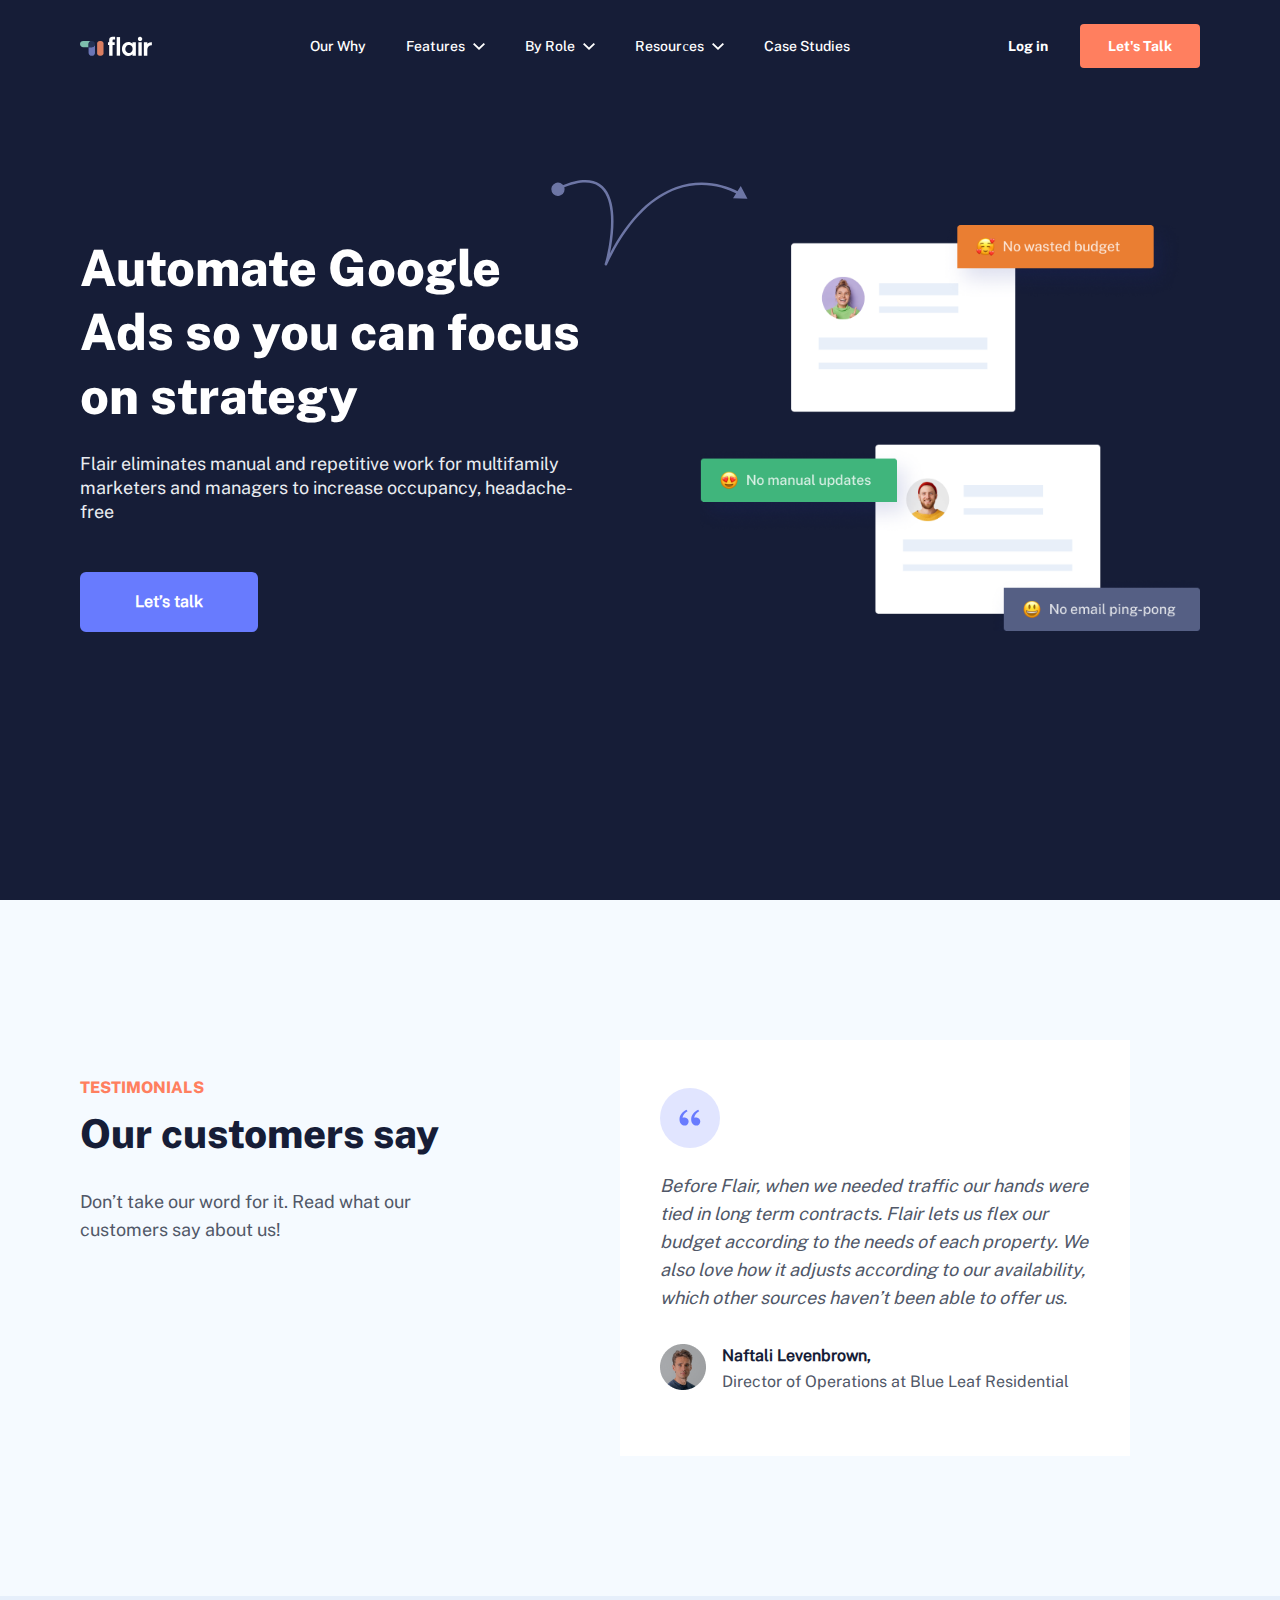
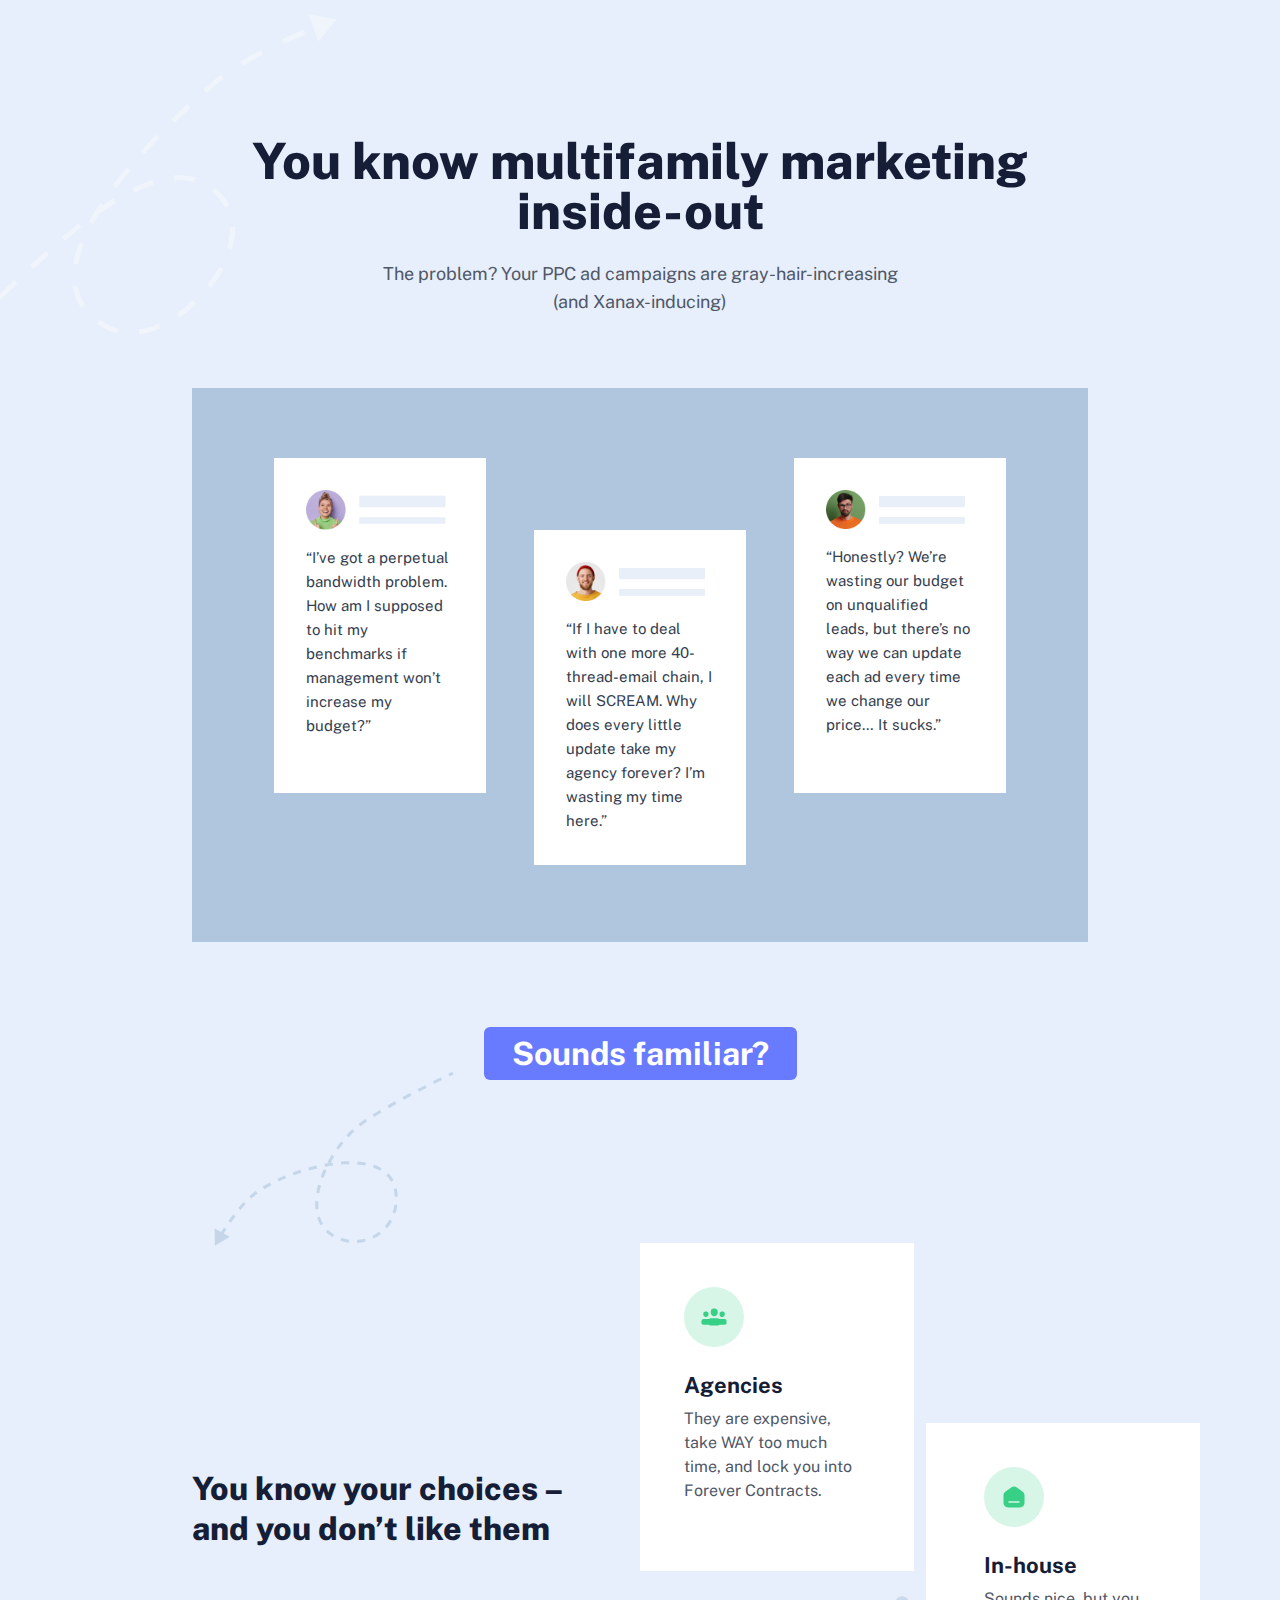
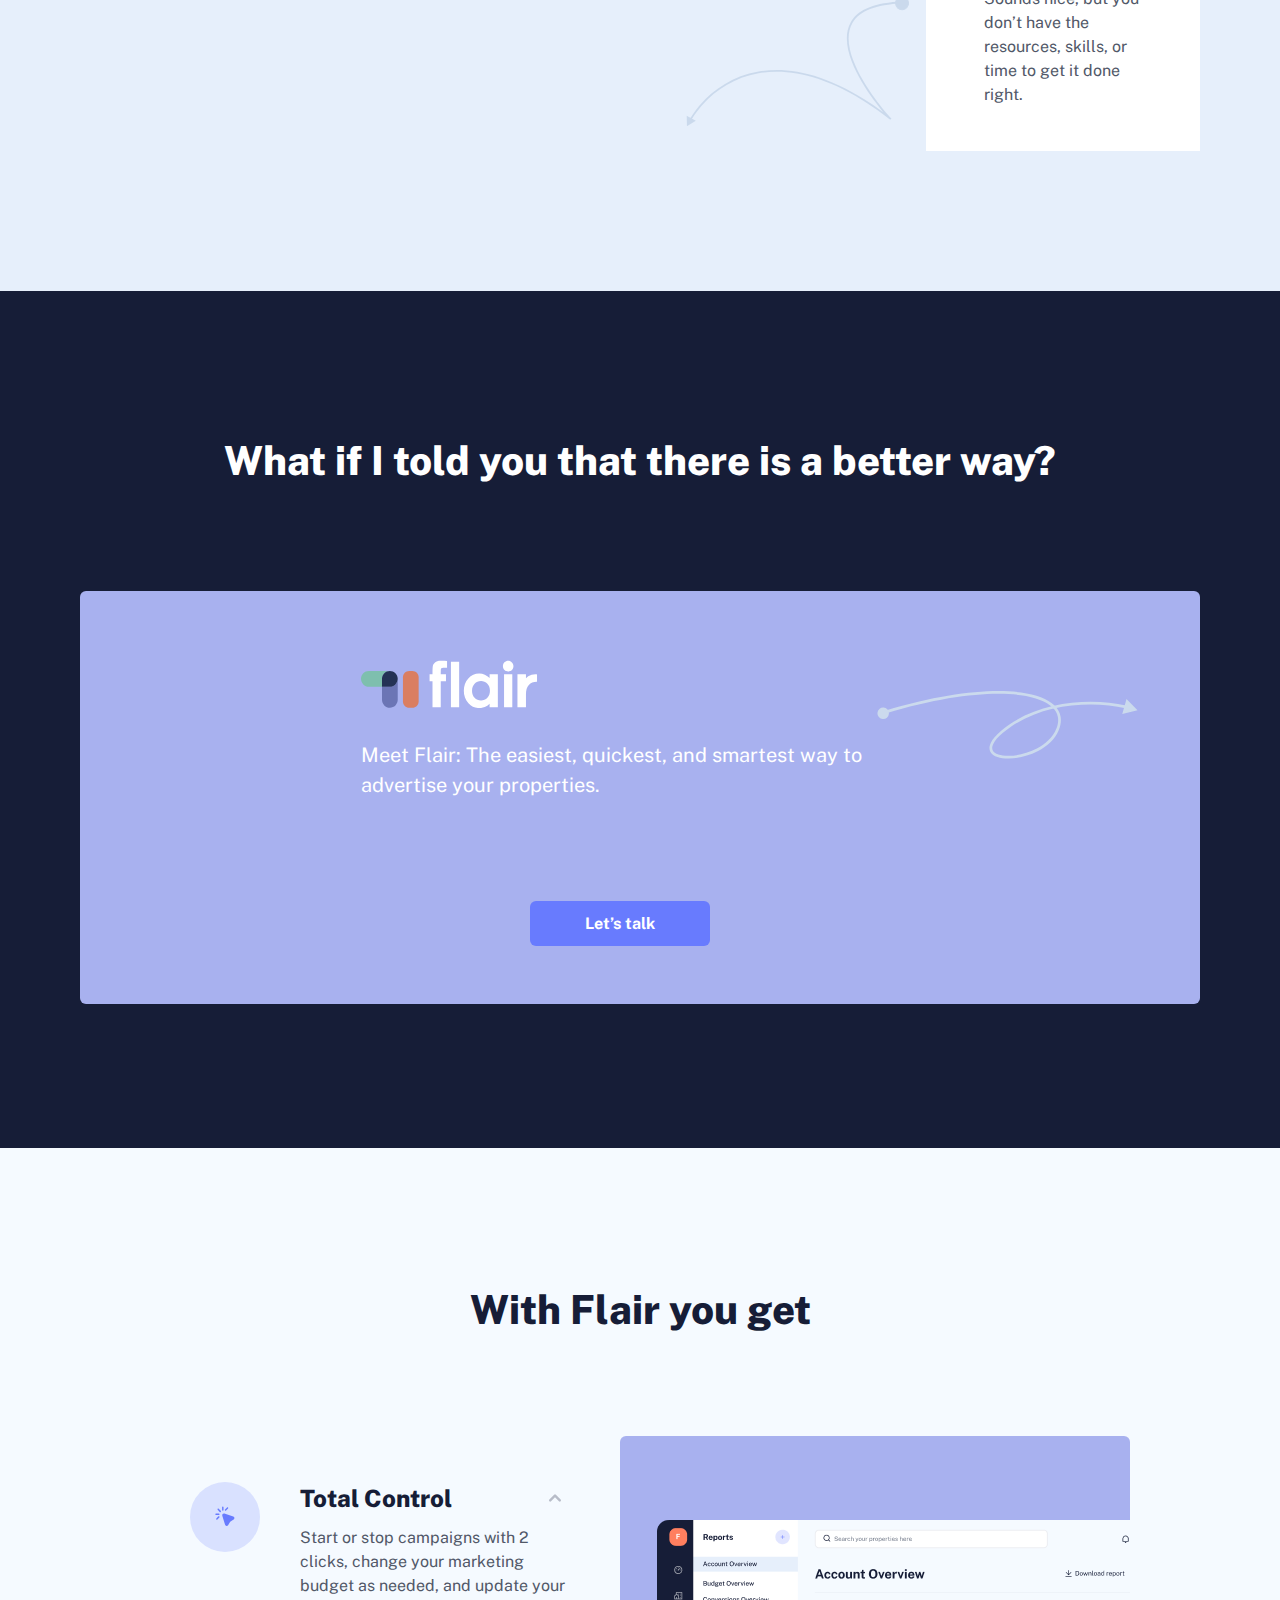
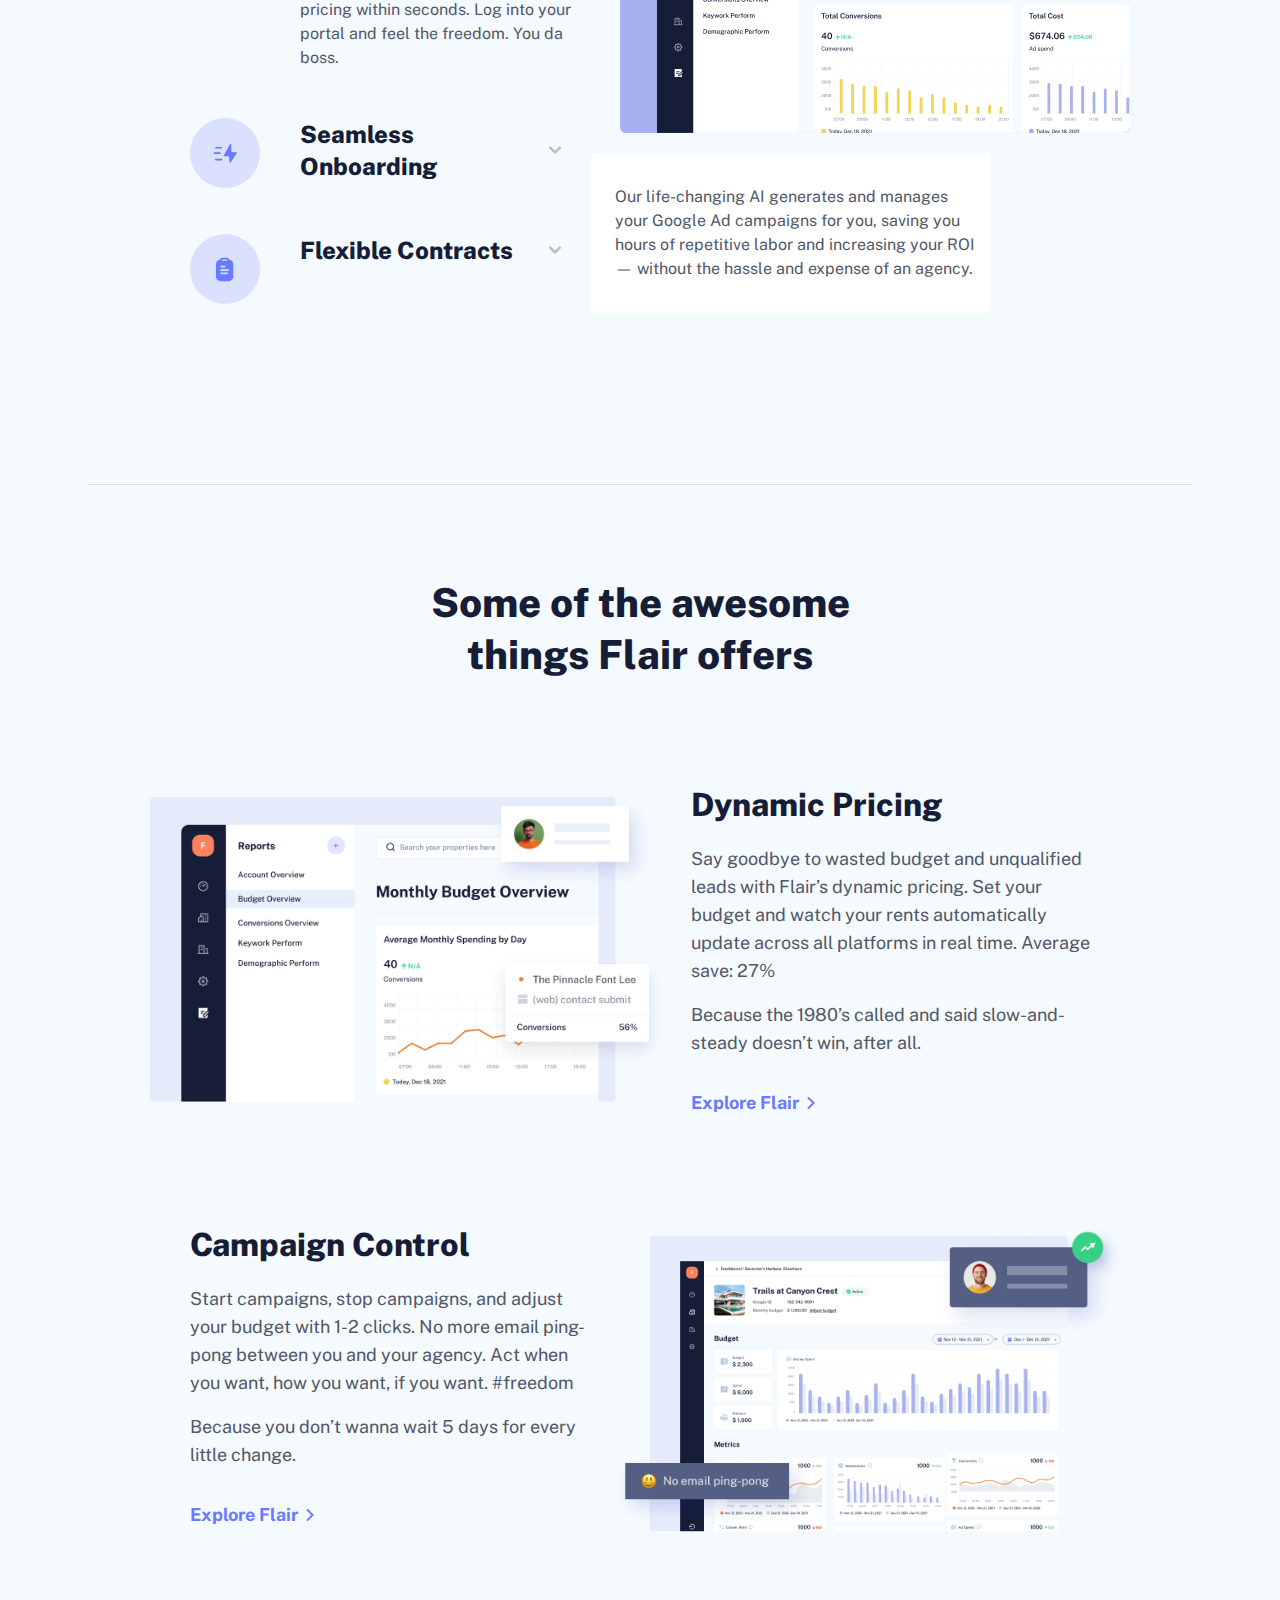
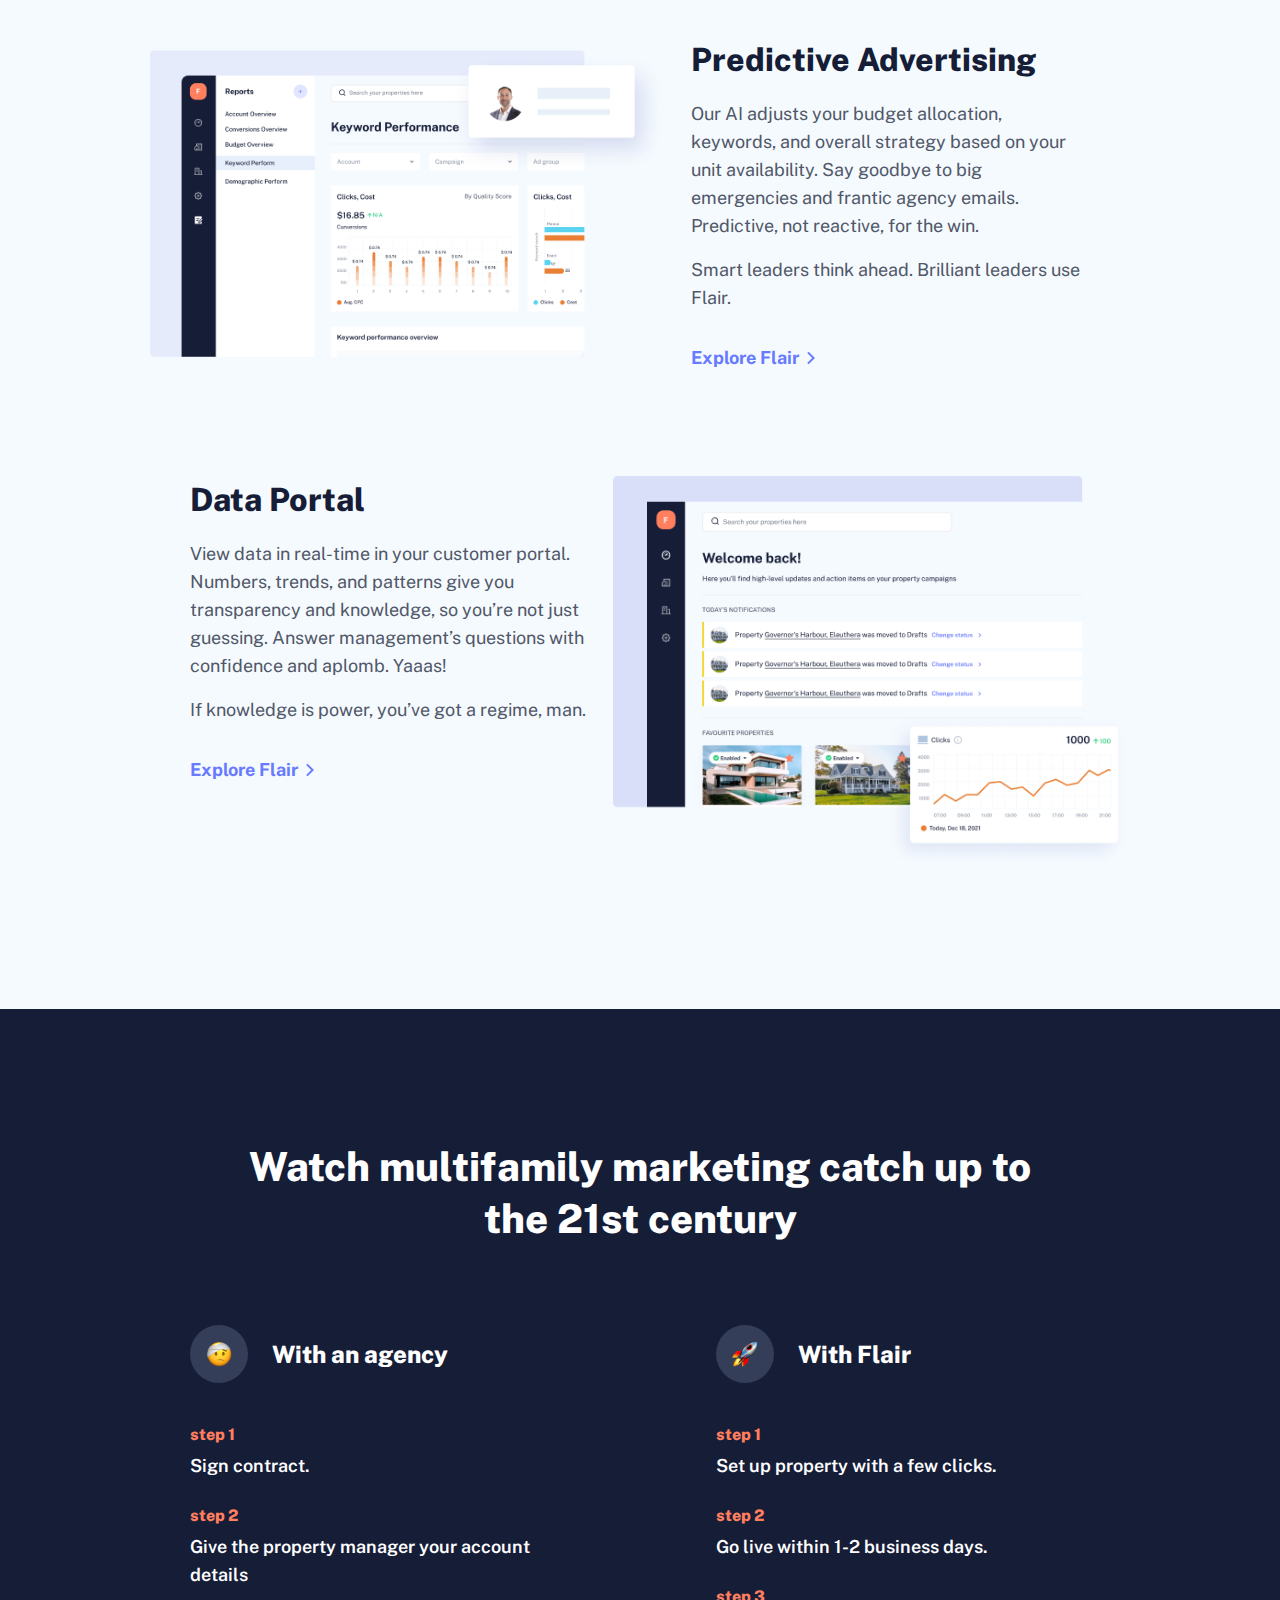
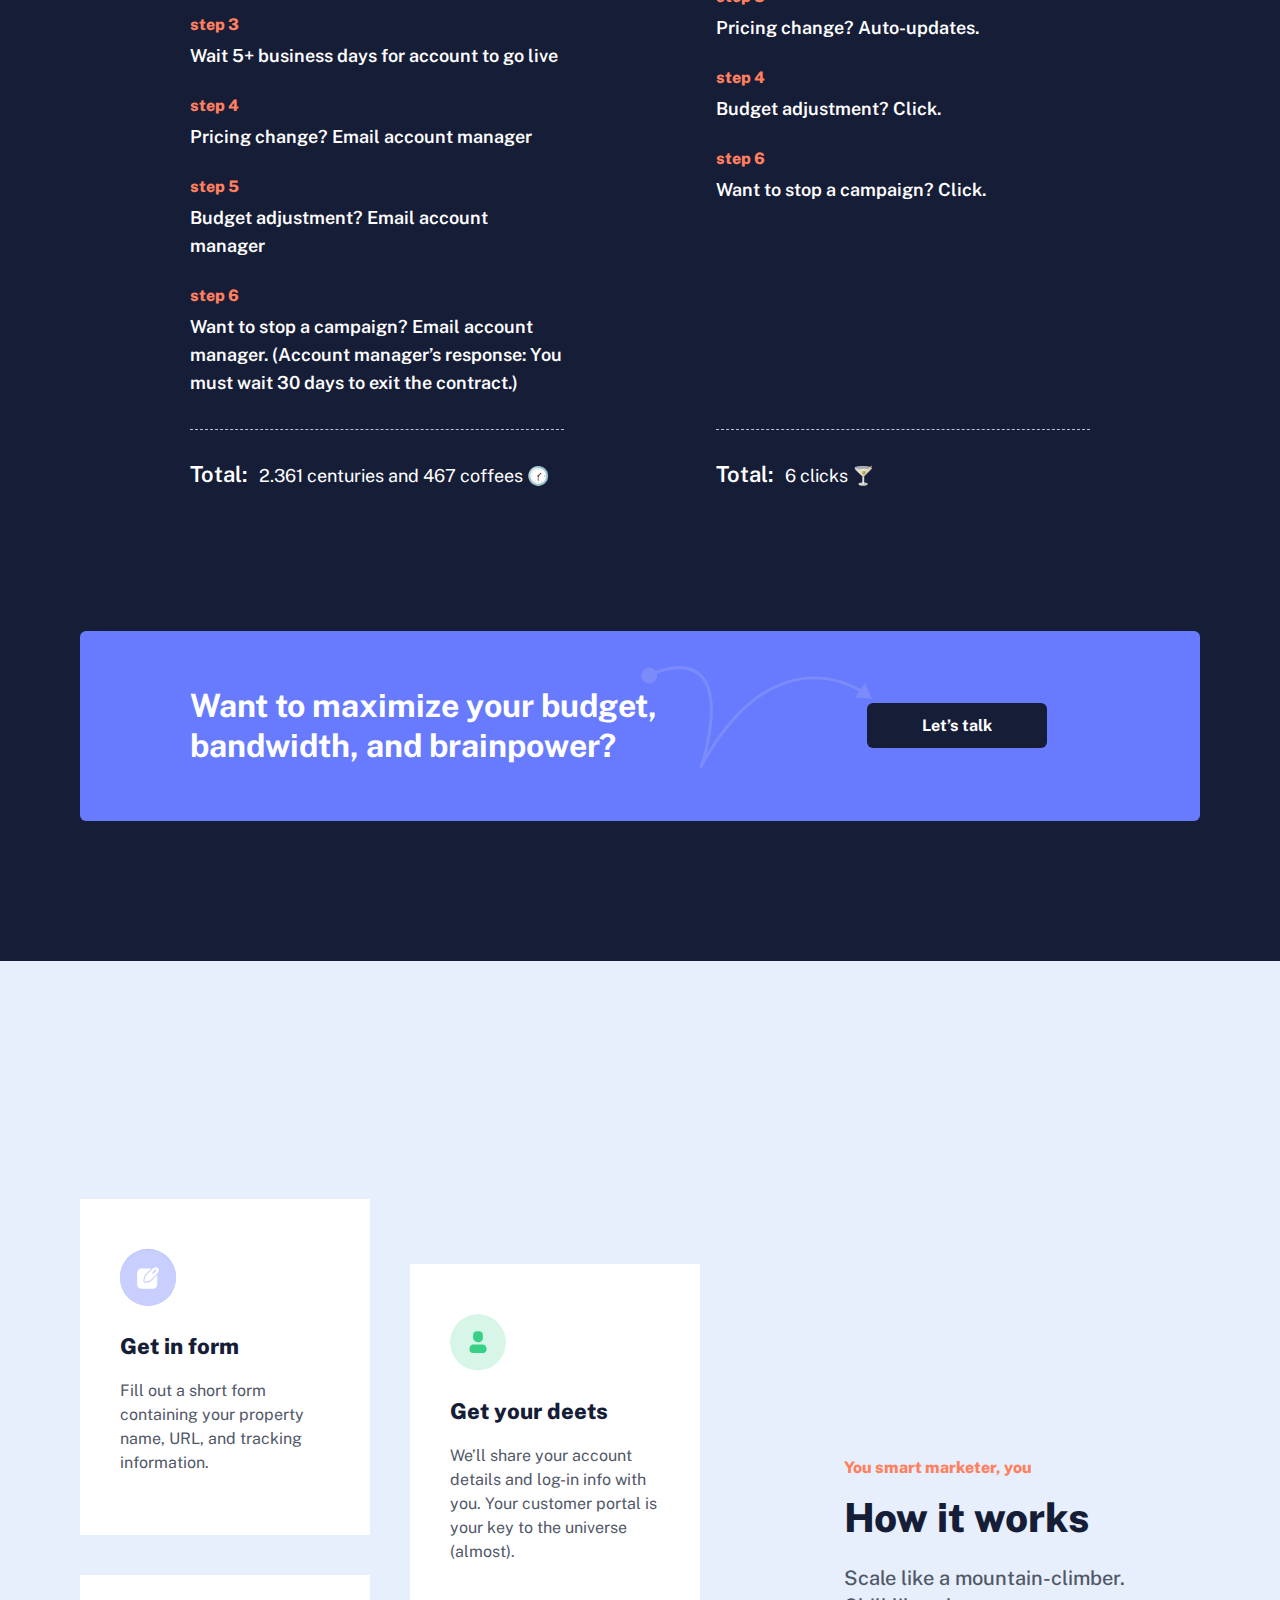
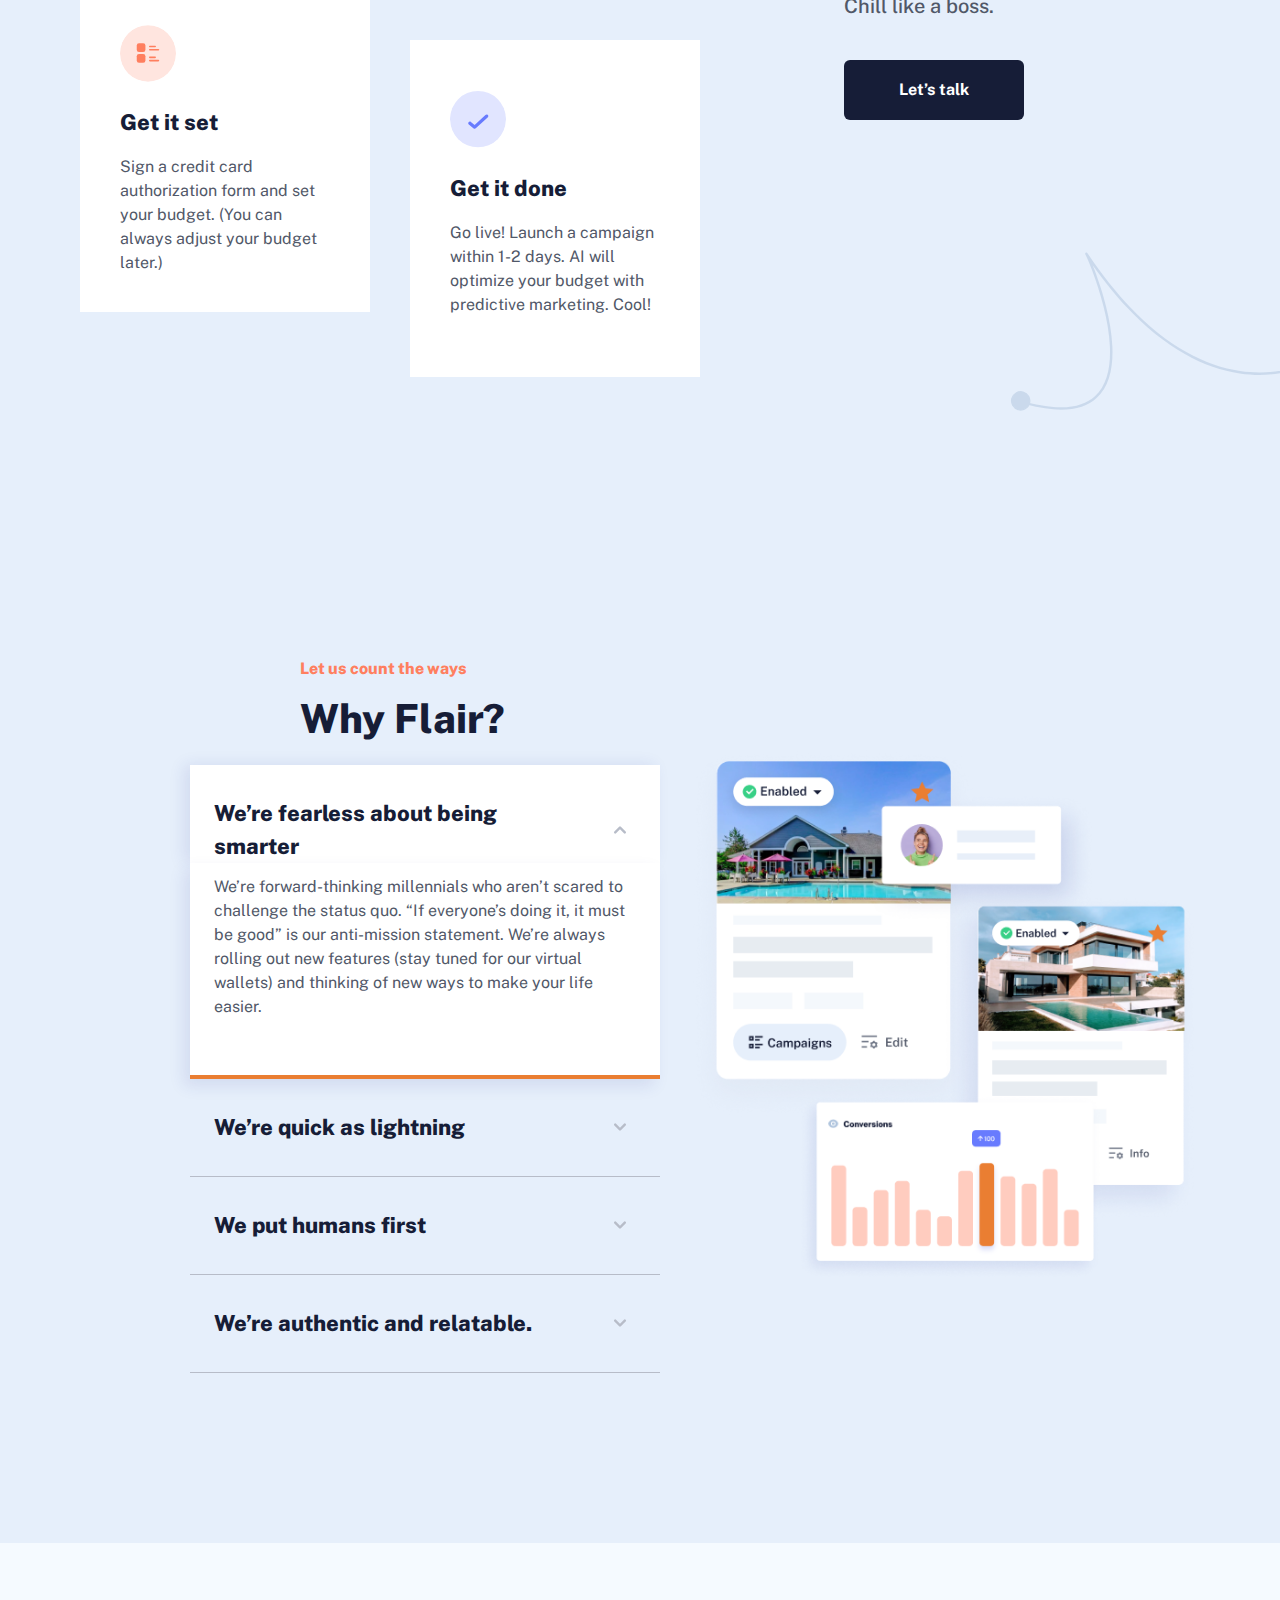
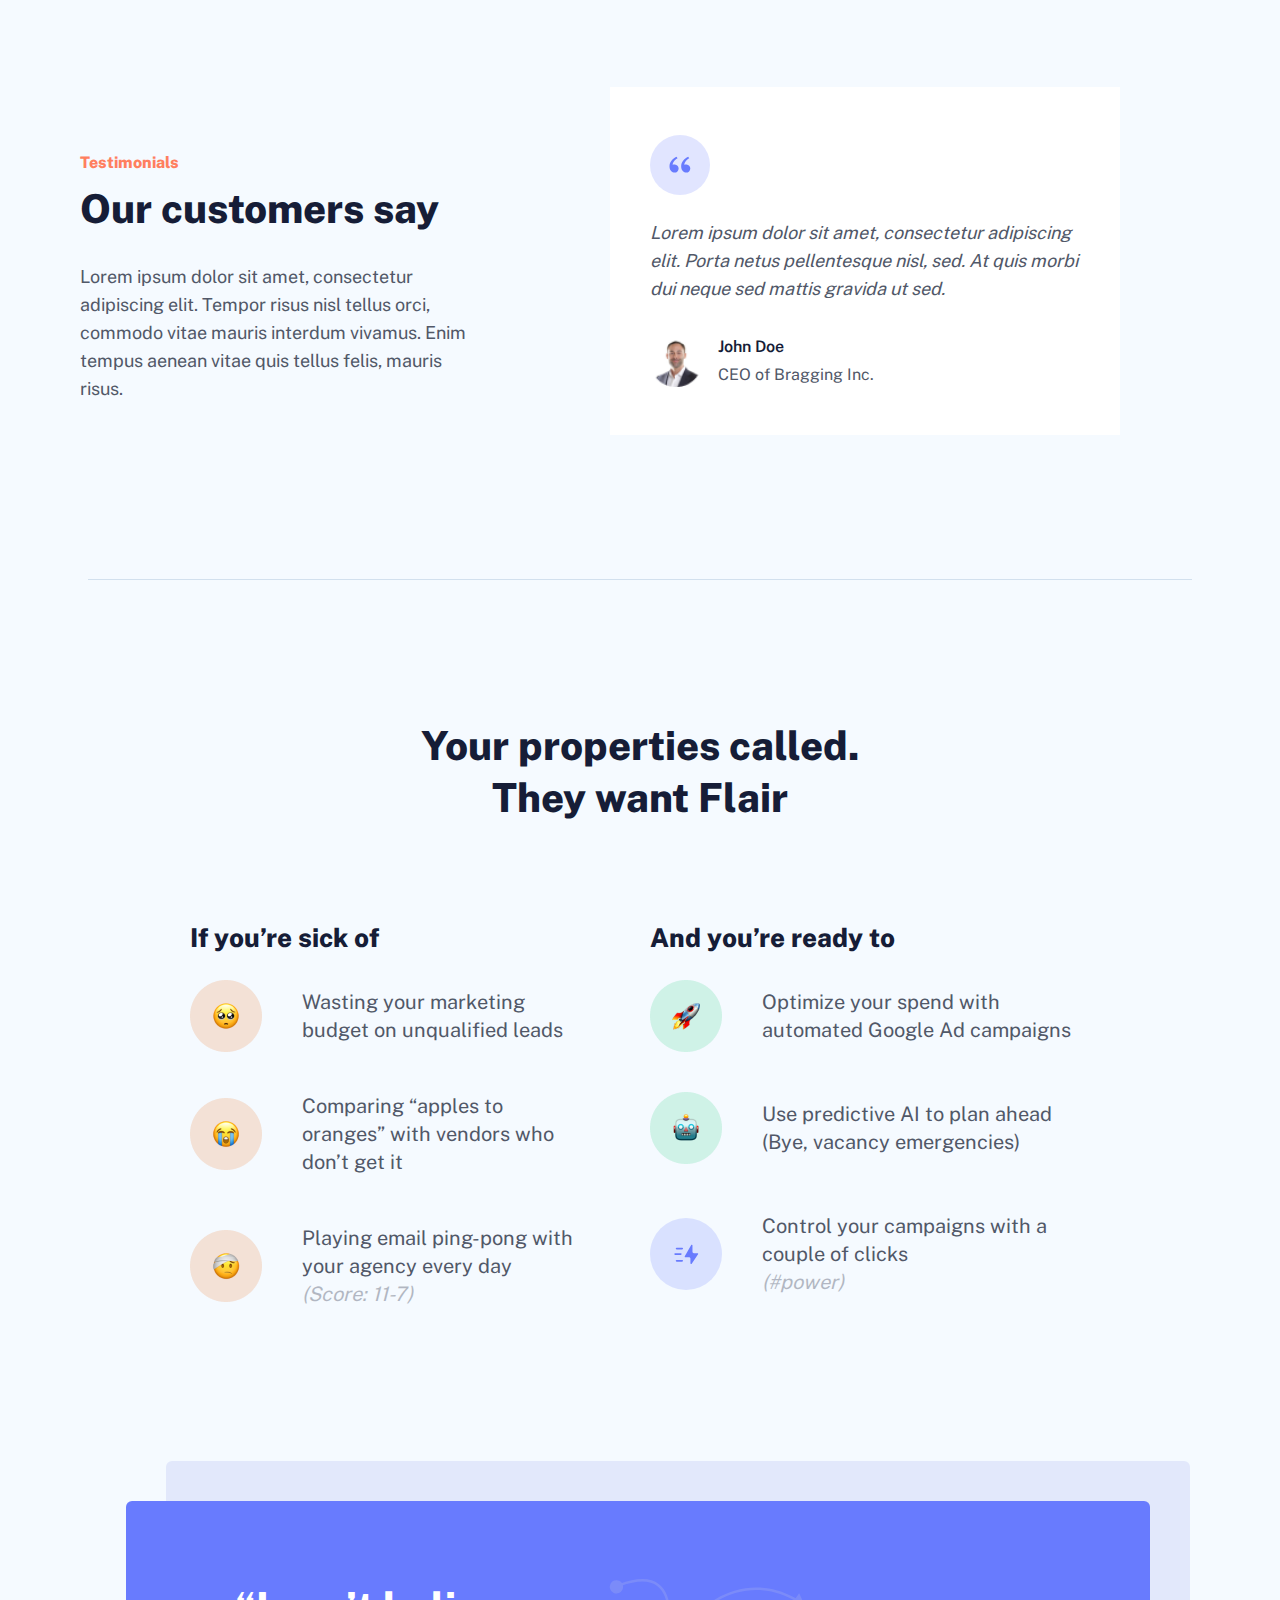
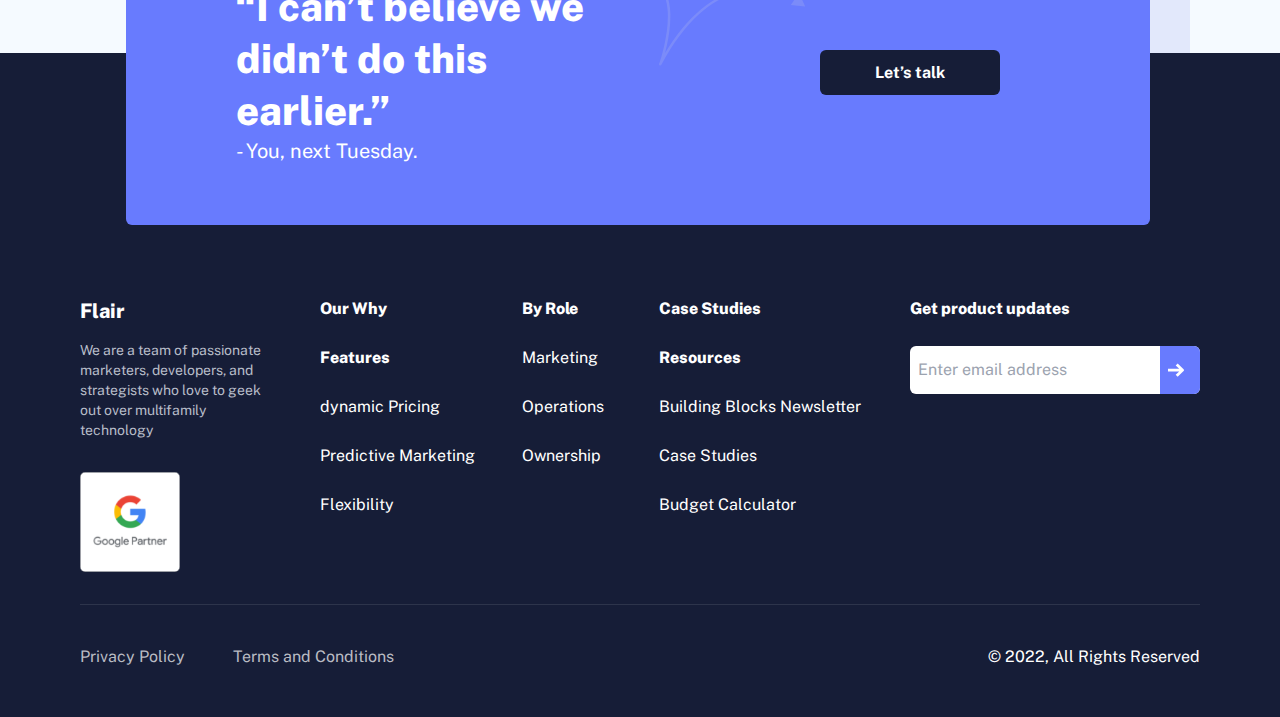
==== commit 939ab2cb: "review menu" ====
--- a/src/index.html
+++ b/src/index.html
@@ -12,29 +12,31 @@
 
     <header class="">
       
-      <nav id="mainMenu" class="z-10 bg-color-base lg:bg-[#F5FAFF] lg:border-b-[1px] lg:border-[#C6D6EA] fixed w-full">
+      <nav id="mainMenu" class="z-10 bg-color-base text-white  fixed w-full">
         <div class="wrap">
-          <div class="h-[64px] md:h-[92px] flex justify-between items-center">
-            <a href="./index.html" class="cursor-pointer lg:hidden">
+          <div class="h-[64px] lg:h-[92px] flex justify-between items-center">
+            <a id="lightLogo" href="./index.html" class="cursor-pointer lg:flex">
               <img src="./assets/images/icons/mobile_menu/logo_mobile.svg" alt="">
             </a>
-            <a href="./index.html" class="cursor-pointer hidden lg:flex">
+            <a id="blackLogo" href="./index.html" class="cursor-pointer hidden lg:hidden">
               <img src="./assets/images/icons/mobile_menu/logo_black.svg" alt="">
             </a>
             <a class="cursor-pointer lg:hidden" onclick="openNav()">
-              <img src="./assets/images/icons/mobile_menu/icon_mbile_menu.svg" alt="">
+              <svg id="hamberg" width="24" height="24" viewBox="0 0 24 24" class="fill-white" >
+                <path d="M3 4H21V6H3V4ZM3 11H21V13H3V11ZM3 18H21V20H3V18Z"/>
+              </svg>
             </a>
             <ul class=" font-['PublicSans-Medium'] text-sm gap-10 items-center  hidden lg:flex">
               <li>
                 <a href="./our_why.html" class="">Our Why</a>
               </li>
               <li class="group">
-                <a href="#no" class="h-16 group-hover:text-[#687BFE] flex items-center">Features
-                  <svg class="ml-2 group-hover:rotate-180 fill-color-base group-hover:fill-[#687BFE]" width="12" height="7" viewBox="0 0 12 7" fill="none" xmlns="http://www.w3.org/2000/svg">
+                <a href="#no" class="h-16 lg:h-[92px]  group-hover:text-[#687BFE] flex items-center">Features
+                  <svg id="menuDrop1" class="ml-2 group-hover:rotate-180 fill-white group-hover:fill-[#687BFE]" width="12" height="7" viewBox="0 0 12 7"  >
                     <path d="M6 4.45487L10.6669 0L12 1.27256L6 7L0 1.27256L1.33312 0L6 4.45487Z" fill=""/>
                   </svg>
                 </a>
-                <div class="fixed left-0 top-[92px] border-b-[1px] border-t-[1px] border-[#C6D6EA] bg-[#F5FAFF]   w-full overflow-y-hidden h-0 group-hover:h-[295px] duration-200">
+                <div id="menuGroup1" class="fixed left-0 top-[92px] text-color-base bg-[#F5FAFF] group-hover:border-t-[1px] group-hover:border-b-[1px] group-hover:border-[#C6D6EA]  w-full overflow-y-hidden h-0 group-hover:h-[295px] duration-200">
                   <div class="wrap py-[30px] flex justify-center gap-3">
                     <div class="w-[367px] pt-4 pb-6 pl-4 pr-[43px] bg-white">
                       <div class="w-[37px] h-[37px]  rounded-full bg-[#38D086] bg-opacity-20 flex items-center justify-around">
@@ -70,12 +72,12 @@
                 </div>
               </li>
               <li class="group">
-                <a href="#no" class="h-16 group-hover:text-[#687BFE] flex items-center">By Role
-                  <svg class="ml-2 group-hover:rotate-180 fill-color-base group-hover:fill-[#687BFE]" width="12" height="7" viewBox="0 0 12 7" fill="none" xmlns="http://www.w3.org/2000/svg">
+                <a href="#no" class="h-16 lg:h-[92px]  group-hover:text-[#687BFE] flex items-center">By Role
+                  <svg id="menuDrop2" class="ml-2 group-hover:rotate-180 fill-white group-hover:fill-[#687BFE]" width="12" height="7" viewBox="0 0 12 7"  >
                     <path d="M6 4.45487L10.6669 0L12 1.27256L6 7L0 1.27256L1.33312 0L6 4.45487Z" fill=""/>
                   </svg>
                 </a>
-                <div class="fixed left-0 top-[92px] border-b-[1px] border-t-[1px] border-[#C6D6EA] bg-[#F5FAFF]   w-full overflow-y-hidden h-0 group-hover:h-[295px] duration-200">
+                <div id="menuGroup2" class="fixed left-0 top-[92px] text-color-base bg-[#F5FAFF] group-hover:border-t-[1px] group-hover:border-b-[1px] group-hover:border-[#C6D6EA]  w-full overflow-y-hidden h-0 group-hover:h-[295px] duration-200">
                   <div class="wrap py-[30px] flex justify-center gap-3">
                     <div class="w-[367px] pt-4 pb-6 pl-4 pr-[43px] bg-white">
                       <div class="w-[37px] h-[37px]  rounded-full bg-[#EA7E32] bg-opacity-20 flex items-center justify-around">
@@ -111,12 +113,12 @@
                 </div>
               </li>
               <li class="group">
-                <a href="#no" class="h-16 group-hover:text-[#687BFE] flex items-center">Resourсes
-                  <svg class="ml-2 group-hover:rotate-180 fill-color-base group-hover:fill-[#687BFE]" width="12" height="7" viewBox="0 0 12 7" fill="none" xmlns="http://www.w3.org/2000/svg">
+                <a href="#no" class="h-16 lg:h-[92px]  group-hover:text-[#687BFE] flex items-center">Resourсes
+                  <svg id="menuDrop3" class="ml-2 group-hover:rotate-180 fill-white group-hover:fill-[#687BFE]" width="12" height="7" viewBox="0 0 12 7"  >
                     <path d="M6 4.45487L10.6669 0L12 1.27256L6 7L0 1.27256L1.33312 0L6 4.45487Z" fill=""/>
                   </svg>
                 </a>
-                <div class="fixed left-0 top-[92px] border-b-[1px] border-t-[1px] border-[#C6D6EA] bg-[#F5FAFF]   w-full overflow-y-hidden h-0 group-hover:h-[295px] duration-200">
+                <div id="menuGroup3" class="fixed left-0 top-[92px] text-color-base bg-[#F5FAFF] group-hover:border-t-[1px] group-hover:border-b-[1px] group-hover:border-[#C6D6EA]  w-full overflow-y-hidden h-0 group-hover:h-[295px] duration-200">
                   <div class="wrap py-[30px] flex justify-center gap-3">
                     <div class="w-[367px] pt-4 pb-6 pl-4 pr-[43px] bg-white">
                       <div class="w-[37px] h-[37px]  rounded-full bg-[#D9E1FF] bg-opacity-20 flex items-center justify-around">
@@ -164,7 +166,7 @@
         </div>
       </nav>
   
-      <div id="navBar" class="z-30 relative  bg-[#F5FAFF] w-full  lg:hidden hidden">
+      <div id="navBar" class="z-30 relative   w-full  lg:hidden hidden">
         <nav class="fixed bg-[#F5FAFF] w-full">
           <div class="w-[100%] pl-5 sm:pl-10 md:pl-20 pr-5 sm:pr-10 md:pr-20">
             <div class="h-[64px] flex justify-between items-center">
@@ -172,7 +174,9 @@
                   <img src="./assets/images/icons/mobile_menu/logo_black.svg" alt="">
                 </a>
                 <a class="cursor-pointer" onclick="closeNav()">
-                  <img src="./assets/images/icons/mobile_menu/mobile_menu_close.svg" alt="">
+                  <svg width="20" height="20" viewBox="0 0 20 20" fill="none" >
+                    <path d="M10 7.77813L17.7781 0L20 2.22187L12.2219 10L20 17.7781L17.7781 20L10 12.2219L2.22187 20L0 17.7781L7.77813 10L0 2.22187L2.22187 0L10 7.77813Z" fill="#161D37"/>
+                  </svg>
                 </a>
             </div>
           </div>
@@ -334,7 +338,7 @@
             <a href="https://share.hsforms.com/1mwqI1_kFTziqhGcdXz7o3w3bois" class="flex cursor-pointer"><span class="font-bold text-[16px] px-[55px] py-[18px] text-white bg-[#687BFE] rounded-md  hover:opacity-80">Let’s talk</span></a>
           </div>
           <div class="pt-[7.25rem] hidden lg:flex">
-            <img src="./assets/images/home_img/Home_main.png" alt="" class="w-[646px] h-[525px] object-contain ">
+            <img src="./assets/images/home_img/Home_main.png" alt="" class="w-[500px] h-[440px] object-contain ">
           </div>
         </div>
       </div>
@@ -444,7 +448,7 @@
                   <h2 id="accordion-collapse-heading-1 pb-3">
                     <a class="flex items-center justify-between w-full font-['PublicSans-ExtraBold'] text-xl md:text-2xl cursor-pointer" data-accordion-target="#accordion-collapse-body-1" aria-expanded="true" aria-controls="accordion-collapse-body-1">
                       <span>Total Control</span>
-                      <svg data-accordion-icon="" class="text-[#B7BCC8] w-8 h-6 rotate-180 shrink-0" fill="currentColor" viewBox="0 0 20 20" xmlns="http://www.w3.org/2000/svg"><path fill-rule="evenodd" d="M5.293 7.293a1 1 0 011.414 0L10 10.586l3.293-3.293a1 1 0 111.414 1.414l-4 4a1 1 0 01-1.414 0l-4-4a1 1 0 010-1.414z" clip-rule="evenodd"></path></svg>
+                      <svg data-accordion-icon="" class="text-[#B7BCC8] w-8 h-6 rotate-180 shrink-0" fill="currentColor" viewBox="0 0 20 20" ><path fill-rule="evenodd" d="M5.293 7.293a1 1 0 011.414 0L10 10.586l3.293-3.293a1 1 0 111.414 1.414l-4 4a1 1 0 01-1.414 0l-4-4a1 1 0 010-1.414z" clip-rule="evenodd"></path></svg>
                     </a>
                   </h2>
                   <div id="accordion-collapse-body-1" class="pt-3 w-full  overflow-y-hidden duration-500 h-full" aria-labelledby="accordion-collapse-heading-1">
@@ -458,7 +462,7 @@
                   <h2 id="accordion-collapse-heading-2 pb-3">
                     <a class="flex items-center justify-between w-full font-['PublicSans-ExtraBold'] text-xl md:text-2xl cursor-pointer" data-accordion-target="#accordion-collapse-body-2" aria-expanded="true" aria-controls="accordion-collapse-body-2">
                       <span>Seamless Onboarding</span>
-                      <svg data-accordion-icon="" class="text-[#B7BCC8] w-8 h-6 rotate-180 shrink-0" fill="currentColor" viewBox="0 0 20 20" xmlns="http://www.w3.org/2000/svg"><path fill-rule="evenodd" d="M5.293 7.293a1 1 0 011.414 0L10 10.586l3.293-3.293a1 1 0 111.414 1.414l-4 4a1 1 0 01-1.414 0l-4-4a1 1 0 010-1.414z" clip-rule="evenodd"></path></svg>
+                      <svg data-accordion-icon="" class="text-[#B7BCC8] w-8 h-6 rotate-180 shrink-0" fill="currentColor" viewBox="0 0 20 20" ><path fill-rule="evenodd" d="M5.293 7.293a1 1 0 011.414 0L10 10.586l3.293-3.293a1 1 0 111.414 1.414l-4 4a1 1 0 01-1.414 0l-4-4a1 1 0 010-1.414z" clip-rule="evenodd"></path></svg>
                     </a>
                   </h2>
                   <div id="accordion-collapse-body-2" class="pt-3 w-full  overflow-y-hidden  duration-500  h-0" aria-labelledby="accordion-collapse-heading-2">
@@ -472,7 +476,7 @@
                   <h2 id="accordion-collapse-heading-3 pb-3">
                     <a class="flex items-center justify-between w-full font-['PublicSans-ExtraBold'] text-xl md:text-2xl cursor-pointer" data-accordion-target="#accordion-collapse-body-3" aria-expanded="true" aria-controls="accordion-collapse-body-3">
                       <span>Flexible Contracts</span>
-                      <svg data-accordion-icon="" class="text-[#B7BCC8] w-8 h-6 rotate-180 shrink-0" fill="currentColor" viewBox="0 0 20 20" xmlns="http://www.w3.org/2000/svg"><path fill-rule="evenodd" d="M5.293 7.293a1 1 0 011.414 0L10 10.586l3.293-3.293a1 1 0 111.414 1.414l-4 4a1 1 0 01-1.414 0l-4-4a1 1 0 010-1.414z" clip-rule="evenodd"></path></svg>
+                      <svg data-accordion-icon="" class="text-[#B7BCC8] w-8 h-6 rotate-180 shrink-0" fill="currentColor" viewBox="0 0 20 20" ><path fill-rule="evenodd" d="M5.293 7.293a1 1 0 011.414 0L10 10.586l3.293-3.293a1 1 0 111.414 1.414l-4 4a1 1 0 01-1.414 0l-4-4a1 1 0 010-1.414z" clip-rule="evenodd"></path></svg>
                     </a>
                   </h2>
                   <div id="accordion-collapse-body-3" class="pt-3 w-full  overflow-y-hidden  duration-500 h-0" aria-labelledby="accordion-collapse-heading-3">
@@ -675,7 +679,7 @@
                 <h2 id="why_accordion-collapse-heading-1 pb-4">
                   <a class="flex gap-0 xs:gap-[56px]  md:gap-0 lg:gap-[100px] items-center justify-between pl-5 pr-3 lg:px-6  pt-8 w-full font-['PublicSans-ExtraBold'] text-[1.375rem] leading-[2.0625rem] cursor-pointer" data-accordion-target="#why_accordion-collapse-body-1" aria-expanded="true" aria-controls="why_accordion-collapse-body-1">
                     <span class="max-w-[350px]">We’re fearless about being smarter</span>
-                    <svg data-accordion-icon="" class="text-[#B7BCC8] w-8 h-6 rotate-180 shrink-0" fill="currentColor" viewBox="0 0 20 20" xmlns="http://www.w3.org/2000/svg"><path fill-rule="evenodd" d="M5.293 7.293a1 1 0 011.414 0L10 10.586l3.293-3.293a1 1 0 111.414 1.414l-4 4a1 1 0 01-1.414 0l-4-4a1 1 0 010-1.414z" clip-rule="evenodd"></path></svg>
+                    <svg data-accordion-icon="" class="text-[#B7BCC8] w-8 h-6 rotate-180 shrink-0" fill="currentColor" viewBox="0 0 20 20" ><path fill-rule="evenodd" d="M5.293 7.293a1 1 0 011.414 0L10 10.586l3.293-3.293a1 1 0 111.414 1.414l-4 4a1 1 0 01-1.414 0l-4-4a1 1 0 010-1.414z" clip-rule="evenodd"></path></svg>
                   </a>
                 </h2>
                 <div id="why_accordion-collapse-body-1" class="pl-5 pr-3 lg:px-6 pt-3 " aria-labelledby="why_accordion-collapse-heading-1">
@@ -686,7 +690,7 @@
                 <h2 id="why_accordion-collapse-heading-2 pb-4">
                   <a class="flex items-center justify-between pl-5 pr-3 lg:px-6  pt-8 w-full font-['PublicSans-ExtraBold'] text-[1.375rem] leading-[2.0625rem] cursor-pointer" data-accordion-target="#why_accordion-collapse-body-2" aria-expanded="true" aria-controls="why_accordion-collapse-body-2">
                     <span>We’re quick as lightning</span>
-                    <svg data-accordion-icon="" class="text-[#B7BCC8] w-8 h-6 rotate-180 shrink-0" fill="currentColor" viewBox="0 0 20 20" xmlns="http://www.w3.org/2000/svg"><path fill-rule="evenodd" d="M5.293 7.293a1 1 0 011.414 0L10 10.586l3.293-3.293a1 1 0 111.414 1.414l-4 4a1 1 0 01-1.414 0l-4-4a1 1 0 010-1.414z" clip-rule="evenodd"></path></svg>
+                    <svg data-accordion-icon="" class="text-[#B7BCC8] w-8 h-6 rotate-180 shrink-0" fill="currentColor" viewBox="0 0 20 20" ><path fill-rule="evenodd" d="M5.293 7.293a1 1 0 011.414 0L10 10.586l3.293-3.293a1 1 0 111.414 1.414l-4 4a1 1 0 01-1.414 0l-4-4a1 1 0 010-1.414z" clip-rule="evenodd"></path></svg>
                   </a>
                 </h2>
                 <div id="why_accordion-collapse-body-2" class="pl-5 pr-3 lg:px-6 pt-3 overflow-y-hidden duration-500" aria-labelledby="why_accordion-collapse-heading-2  duration-700">
@@ -697,7 +701,7 @@
                 <h2 id="why_accordion-collapse-heading-3 pb-4">
                   <a class="flex items-center justify-between pl-5 pr-3 lg:px-6  pt-8 w-full font-['PublicSans-ExtraBold'] text-[1.375rem] leading-[2.0625rem] cursor-pointer" data-accordion-target="#why_accordion-collapse-body-3" aria-expanded="true" aria-controls="why_accordion-collapse-body-3">
                     <span>We put humans first</span>
-                    <svg data-accordion-icon="" class="text-[#B7BCC8] w-8 h-6 rotate-180 shrink-0" fill="currentColor" viewBox="0 0 20 20" xmlns="http://www.w3.org/2000/svg"><path fill-rule="evenodd" d="M5.293 7.293a1 1 0 011.414 0L10 10.586l3.293-3.293a1 1 0 111.414 1.414l-4 4a1 1 0 01-1.414 0l-4-4a1 1 0 010-1.414z" clip-rule="evenodd"></path></svg>
+                    <svg data-accordion-icon="" class="text-[#B7BCC8] w-8 h-6 rotate-180 shrink-0" fill="currentColor" viewBox="0 0 20 20" ><path fill-rule="evenodd" d="M5.293 7.293a1 1 0 011.414 0L10 10.586l3.293-3.293a1 1 0 111.414 1.414l-4 4a1 1 0 01-1.414 0l-4-4a1 1 0 010-1.414z" clip-rule="evenodd"></path></svg>
                   </a>
                 </h2>
                 <div id="why_accordion-collapse-body-3" class="pl-5 pr-3 lg:px-6 pt-3 overflow-y-hidden duration-500" aria-labelledby="why_accordion-collapse-heading-3">
@@ -708,7 +712,7 @@
                 <h2 id="why_accordion-collapse-heading-4 pb-4">
                   <a class="flex items-center justify-between pl-5 pr-3 lg:px-6  pt-8 w-full font-['PublicSans-ExtraBold'] text-[1.375rem] leading-[2.0625rem] cursor-pointer" data-accordion-target="#why_accordion-collapse-body-4" aria-expanded="true" aria-controls="why_accordion-collapse-body-4">
                     <span>We’re authentic and relatable.</span>
-                    <svg data-accordion-icon="" class="text-[#B7BCC8] w-8 h-6 rotate-180 shrink-0" fill="currentColor" viewBox="0 0 20 20" xmlns="http://www.w3.org/2000/svg"><path fill-rule="evenodd" d="M5.293 7.293a1 1 0 011.414 0L10 10.586l3.293-3.293a1 1 0 111.414 1.414l-4 4a1 1 0 01-1.414 0l-4-4a1 1 0 010-1.414z" clip-rule="evenodd"></path></svg>
+                    <svg data-accordion-icon="" class="text-[#B7BCC8] w-8 h-6 rotate-180 shrink-0" fill="currentColor" viewBox="0 0 20 20" ><path fill-rule="evenodd" d="M5.293 7.293a1 1 0 011.414 0L10 10.586l3.293-3.293a1 1 0 111.414 1.414l-4 4a1 1 0 01-1.414 0l-4-4a1 1 0 010-1.414z" clip-rule="evenodd"></path></svg>
                   </a>
                 </h2>
                 <div id="why_accordion-collapse-body-4" class="pl-5 pr-3 lg:px-6 pt-3 overflow-y-hidden duration-500" aria-labelledby="why_accordion-collapse-heading-4">
@@ -751,8 +755,8 @@
 
     <section id="properties" class="pt-[160px] md:pt-[8.75rem] pb-[21.5625rem] bg-[#f5faff]">
       <div class="wrap">
-        <h2 class="font-['PublicSans-ExtraBold'] text-[32px] md:text-[40px] leading-[3.25rem] pb-6 md:pb-[6.25rem] text-center">Your properties called.</br>They want Flair</h2>
-        <div class="xl:px-[110px] flex flex-col md:flex-row gap-10 md:gap-14 justify-between items-center">
+        <h2 class="font-['PublicSans-ExtraBold'] text-[32px] md:text-[40px] leading-[3.25rem] pb-6 md:pb-[6.25rem] sm:text-center max-w-[480px] sm:mx-auto">Your properties called. They want Flair</h2>
+        <div class="xl:px-[110px] flex flex-col md:flex-row gap-10 md:gap-14 justify-between ">
           <div class="text-base md:text-xl md:max-w-[25rem] text-[#515868]">
             <p class="font-['PublicSans-ExtraBold'] text-[#161D37] text-[26px] pb-7">If you’re sick of</p>
             <div class="flex items-center pb-10">
@@ -800,7 +804,7 @@
             <div class="w-[335px] sm:w-[550px] md:w-[640px] lg:w-[768px] xl:w-[1024px] dxl:w-[1280px] relative rounded-md flex flex-col md:flex-row items-center justify-between gap-11 bg-[#687bfe] px-5 lg:px-[3.5rem] xl:px-[6.875rem] py-12 md:pb-[3.75rem] md:pt-20">
               <div class="text-white md:w-[50%] dxl:w-[630px]">
                 <h2 class="font-['PublicSans-ExtraBold'] text-[28px] lg:text-[30px] xl:text-[40px] leading-[3.25rem]">“I can’t believe we didn’t do this earlier.”</h2>
-                <p class="text-xl">- You, next Tuesday.</p>
+                <p class="text-base md:text-xl">- You, next Tuesday.</p>
               </div>
               <img src="./assets/images/home_img/Home_contact-arrow.svg" alt="" class="absolute rotate-[120deg] md:rotate-0 -top-[149px] md:top-[10%] left-0 sm:left-[30%] md:left-[20%] lg:left-[26%] xl:left-[33%] dxl:left-[45%] translate-x-1/2 scale-50 md:scale-75 xl:scale-100">
               <a href="https://share.hsforms.com/1mwqI1_kFTziqhGcdXz7o3w3bois" class="pr-0 xl:pr-10 "><span class="bg-[#161D37] py-[13px] px-[55px] rounded-md font-['PublicSans-Bold'] cursor-pointer text-white  hover:opacity-80">Let’s talk</span></a>
@@ -810,8 +814,8 @@
       </div>
       <div class="wrap">
         <div class="flex flex-wrap justify-between text-white pb-8 gap-9">
-          <div class="w-full xl:w-auto">
-            <ul class="w-[12rem]">
+          <div class="w-full md:w-auto">
+            <ul class="w-full xs:w-[12rem]">
               <li class="font-['PublicSans-ExtraBold'] text-xl pb-[15px]"><a class="cursor-pointer animoBorderLeftRight">Flair</a></li>
               <li class="text-sm text-[#B7BCC8] pb-8">We are a team of passionate marketers, developers, and strategists who love to geek out over multifamily technology</li>
               <li class="">
@@ -820,14 +824,14 @@
                 </a>
               </li>
             </ul>
-            <div class="mt-9 bg-[#FFFFFF] h-[1px] opacity-10 max-w-[80.375rem] xl:hidden"></div>
+            <div class="mt-9 bg-[#FFFFFF] h-[1px] opacity-10 max-w-[80.375rem]  md:hidden"></div>
           </div>
           <!-- <div class="flex flex-wrap justify-between text-white gap-5 pb-8">
           </div> -->
           <ul class="w-[9.7rem]">
             <li class="font-['PublicSans-ExtraBold'] pb-[25px]"><a class="cursor-pointer animoBorderLeftRight">Our Why</a></li>
             <li class="font-['PublicSans-ExtraBold'] pb-[25px]"><a class="cursor-pointer animoBorderLeftRight">Features</a></li>
-            <li class="pb-[25px]"><a class="cursor-pointer animoBorderLeftRight">Dynemic Pricing</a></li>
+            <li class="pb-[25px]"><a class="cursor-pointer animoBorderLeftRight">dynamic Pricing</a></li>
             <li class="pb-[25px]"><a class="cursor-pointer animoBorderLeftRight">Predictive Marketing</a></li>
             <li class="pb-[25px]"><a class="cursor-pointer animoBorderLeftRight">Flexibility</a></li>
           </ul>
@@ -847,19 +851,19 @@
           <ul class="w-[18.125rem] xl:block ">
             <li class="font-['PublicSans-ExtraBold'] pb-[25px]"><a class="cursor-pointer">Get product updates</a></li>
             <li class="flex relative items-center">
-              <input type="email" placeholder="Enter email address" class="text-gray-600 h-12 w-[18.125rem] rounded-md pl-2">
+              <input type="" placeholder="Enter email address" class="text-gray-600 h-12 w-[18.125rem] rounded-md pl-2 focus-visible:outline-none">
               <button  class="absolute right-0 h-12 pl-2 w-10 bg-[#687BFE] rounded-tr-md rounded-br-md"><img src="./assets/images/icons/icons_home/Go_arrow_right.svg" alt=""></button>
             </li>
           </ul>
 
         </div>
         <div class="bg-[#FFFFFF] h-[1px] opacity-10 max-w-[80.375rem]"></div>
-        <div class="flex flex-wrap text-white justify-between py-10">
+        <div class="flex flex-col sm:flex-row text-white justify-between py-10">
           <div class="flex text-[#b9bbc3] gap-12">
-            <a class="cursor-pointer">Privacy Policy</a>
-            <a class="cursor-pointer">Terms and Conditions</a>
-          </div>
-          <p>© 2022, All Rights Reserved</p>
+            <a class="cursor-pointer hover:text-white duration-200">Privacy Policy</a>
+            <a class="cursor-pointer  hover:text-white duration-200">Terms and Conditions</a>
+          </div>
+          <p class="pt-6 sm:pt-0" >© 2022, All Rights Reserved</p>
         </div>
       </div>
     </section>
--- a/src/output.css
+++ b/src/output.css
@@ -561,18 +561,18 @@
   position: relative;
 }
 
+.left-0 {
+  left: 0px;
+}
+
+.top-\[92px\] {
+  top: 92px;
+}
+
 .right-0 {
   right: 0px;
 }
 
-.left-0 {
-  left: 0px;
-}
-
-.top-16 {
-  top: 4rem;
-}
-
 .top-0 {
   top: 0px;
 }
@@ -641,32 +641,116 @@
   bottom: 2.5rem;
 }
 
-.top-96 {
-  top: 24rem;
-}
-
-.top-52 {
-  top: 13rem;
-}
-
-.top-\[100vh\] {
-  top: 100vh;
+.-bottom-\[329px\] {
+  bottom: -329px;
+}
+
+.left-5 {
+  left: 1.25rem;
+}
+
+.top-\[84px\] {
+  top: 84px;
+}
+
+.left-6 {
+  left: 1.5rem;
+}
+
+.-top-7 {
+  top: -1.75rem;
+}
+
+.top-\[80px\] {
+  top: 80px;
+}
+
+.bottom-12 {
+  bottom: 3rem;
 }
 
 .top-\[420px\] {
   top: 420px;
 }
 
-.top-\[620px\] {
-  top: 620px;
-}
-
-.top-\[720px\] {
-  top: 720px;
-}
-
-.top-\[92px\] {
-  top: 92px;
+.bottom-\[219px\] {
+  bottom: 219px;
+}
+
+.bottom-\[50px\] {
+  bottom: 50px;
+}
+
+.-bottom-\[275px\] {
+  bottom: -275px;
+}
+
+.top-\[90px\] {
+  top: 90px;
+}
+
+.-right-\[90px\] {
+  right: -90px;
+}
+
+.-bottom-\[140px\] {
+  bottom: -140px;
+}
+
+.bottom-4 {
+  bottom: 1rem;
+}
+
+.left-\[200px\] {
+  left: 200px;
+}
+
+.-bottom-\[350px\] {
+  bottom: -350px;
+}
+
+.top-\[580px\] {
+  top: 580px;
+}
+
+.left-\[28\%\] {
+  left: 28%;
+}
+
+.top-\[950px\] {
+  top: 950px;
+}
+
+.-bottom-\[298px\] {
+  bottom: -298px;
+}
+
+.right-\[-20px\] {
+  right: -20px;
+}
+
+.bottom-\[-40px\] {
+  bottom: -40px;
+}
+
+.bottom-\[-76px\] {
+  bottom: -76px;
+}
+
+.right-6 {
+  right: 1.5rem;
+}
+
+.top-\[54px\] {
+  top: 54px;
+}
+
+.bottom-\[-250px\] {
+  bottom: -250px;
+}
+
+.bottom-\[-100px\] {
+  bottom: -100px;
 }
 
 .bottom-\[70px\] {
@@ -677,80 +761,12 @@
   bottom: -97px;
 }
 
-.left-\[30\%\] {
-  left: 30%;
-}
-
-.left-\[35\%\] {
-  left: 35%;
-}
-
-.bottom-\[30\%\] {
-  bottom: 30%;
-}
-
-.bottom-\[40\%\] {
-  bottom: 40%;
-}
-
-.bottom-\[35\%\] {
-  bottom: 35%;
-}
-
-.bottom-\[5\%\] {
-  bottom: 5%;
-}
-
-.bottom-\[20\%\] {
-  bottom: 20%;
-}
-
-.bottom-\[25\%\] {
-  bottom: 25%;
-}
-
 .bottom-\[22\%\] {
   bottom: 22%;
 }
 
-.bottom-\[30px\] {
-  bottom: 30px;
-}
-
-.bottom-\[36px\] {
-  bottom: 36px;
-}
-
-.-bottom-\[36px\] {
-  bottom: -36px;
-}
-
-.bottom-\[-36px\] {
-  bottom: -36px;
-}
-
-.bottom-\[-50px\] {
-  bottom: -50px;
-}
-
-.bottom-\[-200px\] {
-  bottom: -200px;
-}
-
-.bottom-\[-300px\] {
-  bottom: -300px;
-}
-
-.bottom-\[-250px\] {
-  bottom: -250px;
-}
-
-.bottom-\[-100px\] {
-  bottom: -100px;
-}
-
-.bottom-\[-150px\] {
-  bottom: -150px;
+.z-10 {
+  z-index: 10;
 }
 
 .z-30 {
@@ -761,10 +777,6 @@
   z-index: 20;
 }
 
-.z-10 {
-  z-index: 10;
-}
-
 .z-\[2\] {
   z-index: 2;
 }
@@ -783,6 +795,11 @@
 
 .m-auto {
   margin: auto;
+}
+
+.mx-auto {
+  margin-left: auto;
+  margin-right: auto;
 }
 
 .mx-2 {
@@ -790,24 +807,19 @@
   margin-right: 0.5rem;
 }
 
-.mx-auto {
-  margin-left: auto;
-  margin-right: auto;
-}
-
 .my-auto {
   margin-top: auto;
   margin-bottom: auto;
 }
 
+.ml-2 {
+  margin-left: 0.5rem;
+}
+
 .mt-\[18px\] {
   margin-top: 18px;
 }
 
-.ml-2 {
-  margin-left: 0.5rem;
-}
-
 .mr-5 {
   margin-right: 1.25rem;
 }
@@ -836,16 +848,24 @@
   margin-top: 2.25rem;
 }
 
-.mb-0 {
-  margin-bottom: 0px;
+.mb-5 {
+  margin-bottom: 1.25rem;
 }
 
 .mt-20 {
   margin-top: 5rem;
 }
 
-.mt-\[64px\] {
-  margin-top: 64px;
+.mt-8 {
+  margin-top: 2rem;
+}
+
+.mb-\[34px\] {
+  margin-bottom: 34px;
+}
+
+.mt-10 {
+  margin-top: 2.5rem;
 }
 
 .block {
@@ -860,6 +880,10 @@
   display: table;
 }
 
+.grid {
+  display: grid;
+}
+
 .hidden {
   display: none;
 }
@@ -868,24 +892,28 @@
   height: 64px;
 }
 
+.h-16 {
+  height: 4rem;
+}
+
+.h-0 {
+  height: 0px;
+}
+
+.h-\[37px\] {
+  height: 37px;
+}
+
 .h-\[100vh\] {
   height: 100vh;
 }
 
-.h-\[37px\] {
-  height: 37px;
-}
-
-.h-16 {
-  height: 4rem;
-}
-
 .h-screen {
   height: 100vh;
 }
 
-.h-\[525px\] {
-  height: 525px;
+.h-\[440px\] {
+  height: 440px;
 }
 
 .h-\[46px\] {
@@ -900,6 +928,10 @@
   height: 1.5rem;
 }
 
+.h-full {
+  height: 100%;
+}
+
 .h-\[1px\] {
   height: 1px;
 }
@@ -920,50 +952,58 @@
   height: 3rem;
 }
 
-.h-0 {
-  height: 0px;
-}
-
-.h-full {
-  height: 100%;
-}
-
-.h-\[300px\] {
-  height: 300px;
-}
-
-.h-20 {
-  height: 5rem;
-}
-
-.h-\[92px\] {
-  height: 92px;
+.h-\[58px\] {
+  height: 58px;
+}
+
+.h-5 {
+  height: 1.25rem;
+}
+
+.h-\[250px\] {
+  height: 250px;
+}
+
+.h-\[78px\] {
+  height: 78px;
+}
+
+.h-2 {
+  height: 0.5rem;
+}
+
+.h-\[120px\] {
+  height: 120px;
+}
+
+.h-\[425px\] {
+  height: 425px;
+}
+
+.h-\[9px\] {
+  height: 9px;
+}
+
+.h-\[12px\] {
+  height: 12px;
 }
 
 .h-\[147px\] {
   height: 147px;
 }
 
-.h-\[9px\] {
-  height: 9px;
-}
-
-.h-\[12px\] {
-  height: 12px;
-}
-
-.max-h-0 {
-  max-height: 0px;
+.h-3 {
+  height: 0.75rem;
+}
+
+.h-\[22px\] {
+  height: 22px;
 }
 
 .min-h-\[664px\] {
   min-height: 664px;
 }
 
-.min-h-\[147px\] {
-  min-height: 147px;
-}
-
 .min-h-\[63px\] {
   min-height: 63px;
 }
@@ -972,20 +1012,24 @@
   width: 100%;
 }
 
+.w-\[367px\] {
+  width: 367px;
+}
+
+.w-\[37px\] {
+  width: 37px;
+}
+
 .w-\[100\%\] {
   width: 100%;
 }
 
-.w-\[37px\] {
-  width: 37px;
-}
-
-.w-\[367px\] {
-  width: 367px;
-}
-
-.w-\[646px\] {
-  width: 646px;
+.w-0 {
+  width: 0px;
+}
+
+.w-\[500px\] {
+  width: 500px;
 }
 
 .w-\[46px\] {
@@ -1032,32 +1076,72 @@
   width: 335px;
 }
 
+.w-\[9\.7rem\] {
+  width: 9.7rem;
+}
+
+.w-\[5\.6rem\] {
+  width: 5.6rem;
+}
+
+.w-\[12\.7rem\] {
+  width: 12.7rem;
+}
+
+.w-\[18\.125rem\] {
+  width: 18.125rem;
+}
+
+.w-10 {
+  width: 2.5rem;
+}
+
 .w-\[12rem\] {
   width: 12rem;
 }
 
-.w-\[9\.7rem\] {
-  width: 9.7rem;
-}
-
-.w-\[5\.6rem\] {
-  width: 5.6rem;
-}
-
-.w-\[12\.7rem\] {
-  width: 12.7rem;
-}
-
-.w-\[18\.125rem\] {
-  width: 18.125rem;
-}
-
-.w-10 {
-  width: 2.5rem;
-}
-
-.w-0 {
-  width: 0px;
+.w-\[58px\] {
+  width: 58px;
+}
+
+.w-5 {
+  width: 1.25rem;
+}
+
+.w-\[78px\] {
+  width: 78px;
+}
+
+.w-2 {
+  width: 0.5rem;
+}
+
+.w-\[64px\] {
+  width: 64px;
+}
+
+.w-\[70\%\] {
+  width: 70%;
+}
+
+.w-\[120px\] {
+  width: 120px;
+}
+
+.w-\[1px\] {
+  width: 1px;
+}
+
+.w-\[30\%\] {
+  width: 30%;
+}
+
+.w-\[36\%\] {
+  width: 36%;
+}
+
+.w-\[34\%\] {
+  width: 34%;
 }
 
 .w-\[33px\] {
@@ -1068,52 +1152,36 @@
   width: 12px;
 }
 
-.w-\[40\%\] {
-  width: 40%;
-}
-
-.w-\[30\%\] {
-  width: 30%;
-}
-
-.w-\[35\%\] {
-  width: 35%;
-}
-
-.w-\[25\%\] {
-  width: 25%;
-}
-
-.w-\[1080px\] {
-  width: 1080px;
-}
-
-.w-\[32\%\] {
-  width: 32%;
-}
-
-.w-\[28\%\] {
-  width: 28%;
-}
-
-.w-\[36\%\] {
-  width: 36%;
-}
-
-.w-\[34\%\] {
-  width: 34%;
+.w-\[18px\] {
+  width: 18px;
+}
+
+.w-\[22px\] {
+  width: 22px;
+}
+
+.w-screen {
+  width: 100vw;
 }
 
 .min-w-\[175px\] {
   min-width: 175px;
 }
 
+.min-w-\[200px\] {
+  min-width: 200px;
+}
+
 .min-w-\[55px\] {
   min-width: 55px;
 }
 
-.max-w-\[500px\] {
-  max-width: 500px;
+.max-w-\[335px\] {
+  max-width: 335px;
+}
+
+.max-w-\[330px\] {
+  max-width: 330px;
 }
 
 .max-w-\[400px\] {
@@ -1140,52 +1208,56 @@
   max-width: 31.875rem;
 }
 
-.max-w-\[335px\] {
-  max-width: 335px;
+.max-w-\[621px\] {
+  max-width: 621px;
+}
+
+.max-w-\[854px\] {
+  max-width: 854px;
+}
+
+.max-w-\[70\%\] {
+  max-width: 70%;
+}
+
+.max-w-\[620px\] {
+  max-width: 620px;
+}
+
+.max-w-\[840px\] {
+  max-width: 840px;
+}
+
+.max-w-\[619px\] {
+  max-width: 619px;
+}
+
+.max-w-\[399px\] {
+  max-width: 399px;
+}
+
+.max-w-\[510px\] {
+  max-width: 510px;
+}
+
+.max-w-\[625px\] {
+  max-width: 625px;
+}
+
+.max-w-\[150px\] {
+  max-width: 150px;
+}
+
+.max-w-\[280px\] {
+  max-width: 280px;
 }
 
 .max-w-xl {
   max-width: 36rem;
 }
 
-.max-w-\[330px\] {
-  max-width: 330px;
-}
-
-.max-w-\[502\] {
-  max-width: 502;
-}
-
-.max-w-\[502px\] {
-  max-width: 502px;
-}
-
-.max-w-\[621px\] {
-  max-width: 621px;
-}
-
-.max-w-\[510px\] {
-  max-width: 510px;
-}
-
-.max-w-\[625px\] {
-  max-width: 625px;
-}
-
-.max-w-\[619px\] {
-  max-width: 619px;
-}
-
-.max-w-\[399px\] {
-  max-width: 399px;
-}
-
-.max-w-\[840px\] {
-  max-width: 840px;
-}
-
-.max-w-\[1080px\] {
-  max-width: 1080px;
+.max-w-\[480px\] {
+  max-width: 480px;
 }
 
 .shrink-0 {
@@ -1216,26 +1288,14 @@
           transform: translate(var(--tw-translate-x), var(--tw-translate-y)) rotate(var(--tw-rotate)) skewX(var(--tw-skew-x)) skewY(var(--tw-skew-y)) scaleX(var(--tw-scale-x)) scaleY(var(--tw-scale-y));
 }
 
-.translate-x-\[-70\%\] {
-  --tw-translate-x: -70%;
+.translate-x-\[-72\%\] {
+  --tw-translate-x: -72%;
   -webkit-transform: translate(var(--tw-translate-x), var(--tw-translate-y)) rotate(var(--tw-rotate)) skewX(var(--tw-skew-x)) skewY(var(--tw-skew-y)) scaleX(var(--tw-scale-x)) scaleY(var(--tw-scale-y));
           transform: translate(var(--tw-translate-x), var(--tw-translate-y)) rotate(var(--tw-rotate)) skewX(var(--tw-skew-x)) skewY(var(--tw-skew-y)) scaleX(var(--tw-scale-x)) scaleY(var(--tw-scale-y));
 }
 
-.translate-x-\[-65\%\] {
-  --tw-translate-x: -65%;
-  -webkit-transform: translate(var(--tw-translate-x), var(--tw-translate-y)) rotate(var(--tw-rotate)) skewX(var(--tw-skew-x)) skewY(var(--tw-skew-y)) scaleX(var(--tw-scale-x)) scaleY(var(--tw-scale-y));
-          transform: translate(var(--tw-translate-x), var(--tw-translate-y)) rotate(var(--tw-rotate)) skewX(var(--tw-skew-x)) skewY(var(--tw-skew-y)) scaleX(var(--tw-scale-x)) scaleY(var(--tw-scale-y));
-}
-
-.translate-y-\[50\%\] {
-  --tw-translate-y: 50%;
-  -webkit-transform: translate(var(--tw-translate-x), var(--tw-translate-y)) rotate(var(--tw-rotate)) skewX(var(--tw-skew-x)) skewY(var(--tw-skew-y)) scaleX(var(--tw-scale-x)) scaleY(var(--tw-scale-y));
-          transform: translate(var(--tw-translate-x), var(--tw-translate-y)) rotate(var(--tw-rotate)) skewX(var(--tw-skew-x)) skewY(var(--tw-skew-y)) scaleX(var(--tw-scale-x)) scaleY(var(--tw-scale-y));
-}
-
-.-rotate-90 {
-  --tw-rotate: -90deg;
+.translate-y-\[-50\%\] {
+  --tw-translate-y: -50%;
   -webkit-transform: translate(var(--tw-translate-x), var(--tw-translate-y)) rotate(var(--tw-rotate)) skewX(var(--tw-skew-x)) skewY(var(--tw-skew-y)) scaleX(var(--tw-scale-x)) scaleY(var(--tw-scale-y));
           transform: translate(var(--tw-translate-x), var(--tw-translate-y)) rotate(var(--tw-rotate)) skewX(var(--tw-skew-x)) skewY(var(--tw-skew-y)) scaleX(var(--tw-scale-x)) scaleY(var(--tw-scale-y));
 }
@@ -1254,6 +1314,12 @@
 
 .rotate-\[120deg\] {
   --tw-rotate: 120deg;
+  -webkit-transform: translate(var(--tw-translate-x), var(--tw-translate-y)) rotate(var(--tw-rotate)) skewX(var(--tw-skew-x)) skewY(var(--tw-skew-y)) scaleX(var(--tw-scale-x)) scaleY(var(--tw-scale-y));
+          transform: translate(var(--tw-translate-x), var(--tw-translate-y)) rotate(var(--tw-rotate)) skewX(var(--tw-skew-x)) skewY(var(--tw-skew-y)) scaleX(var(--tw-scale-x)) scaleY(var(--tw-scale-y));
+}
+
+.-rotate-90 {
+  --tw-rotate: -90deg;
   -webkit-transform: translate(var(--tw-translate-x), var(--tw-translate-y)) rotate(var(--tw-rotate)) skewX(var(--tw-skew-x)) skewY(var(--tw-skew-y)) scaleX(var(--tw-scale-x)) scaleY(var(--tw-scale-y));
           transform: translate(var(--tw-translate-x), var(--tw-translate-y)) rotate(var(--tw-rotate)) skewX(var(--tw-skew-x)) skewY(var(--tw-skew-y)) scaleX(var(--tw-scale-x)) scaleY(var(--tw-scale-y));
 }
@@ -1265,48 +1331,13 @@
           transform: translate(var(--tw-translate-x), var(--tw-translate-y)) rotate(var(--tw-rotate)) skewX(var(--tw-skew-x)) skewY(var(--tw-skew-y)) scaleX(var(--tw-scale-x)) scaleY(var(--tw-scale-y));
 }
 
-.scale-\[-20\] {
-  --tw-scale-x: -20;
-  --tw-scale-y: -20;
+.scale-\[0\.4\] {
+  --tw-scale-x: 0.4;
+  --tw-scale-y: 0.4;
   -webkit-transform: translate(var(--tw-translate-x), var(--tw-translate-y)) rotate(var(--tw-rotate)) skewX(var(--tw-skew-x)) skewY(var(--tw-skew-y)) scaleX(var(--tw-scale-x)) scaleY(var(--tw-scale-y));
           transform: translate(var(--tw-translate-x), var(--tw-translate-y)) rotate(var(--tw-rotate)) skewX(var(--tw-skew-x)) skewY(var(--tw-skew-y)) scaleX(var(--tw-scale-x)) scaleY(var(--tw-scale-y));
 }
 
-.-scale-\[1\.5\] {
-  --tw-scale-x: -1.5;
-  --tw-scale-y: -1.5;
-  -webkit-transform: translate(var(--tw-translate-x), var(--tw-translate-y)) rotate(var(--tw-rotate)) skewX(var(--tw-skew-x)) skewY(var(--tw-skew-y)) scaleX(var(--tw-scale-x)) scaleY(var(--tw-scale-y));
-          transform: translate(var(--tw-translate-x), var(--tw-translate-y)) rotate(var(--tw-rotate)) skewX(var(--tw-skew-x)) skewY(var(--tw-skew-y)) scaleX(var(--tw-scale-x)) scaleY(var(--tw-scale-y));
-}
-
-.-scale-\[3\] {
-  --tw-scale-x: -3;
-  --tw-scale-y: -3;
-  -webkit-transform: translate(var(--tw-translate-x), var(--tw-translate-y)) rotate(var(--tw-rotate)) skewX(var(--tw-skew-x)) skewY(var(--tw-skew-y)) scaleX(var(--tw-scale-x)) scaleY(var(--tw-scale-y));
-          transform: translate(var(--tw-translate-x), var(--tw-translate-y)) rotate(var(--tw-rotate)) skewX(var(--tw-skew-x)) skewY(var(--tw-skew-y)) scaleX(var(--tw-scale-x)) scaleY(var(--tw-scale-y));
-}
-
-.scale-\[-3\] {
-  --tw-scale-x: -3;
-  --tw-scale-y: -3;
-  -webkit-transform: translate(var(--tw-translate-x), var(--tw-translate-y)) rotate(var(--tw-rotate)) skewX(var(--tw-skew-x)) skewY(var(--tw-skew-y)) scaleX(var(--tw-scale-x)) scaleY(var(--tw-scale-y));
-          transform: translate(var(--tw-translate-x), var(--tw-translate-y)) rotate(var(--tw-rotate)) skewX(var(--tw-skew-x)) skewY(var(--tw-skew-y)) scaleX(var(--tw-scale-x)) scaleY(var(--tw-scale-y));
-}
-
-.-scale-50 {
-  --tw-scale-x: -.5;
-  --tw-scale-y: -.5;
-  -webkit-transform: translate(var(--tw-translate-x), var(--tw-translate-y)) rotate(var(--tw-rotate)) skewX(var(--tw-skew-x)) skewY(var(--tw-skew-y)) scaleX(var(--tw-scale-x)) scaleY(var(--tw-scale-y));
-          transform: translate(var(--tw-translate-x), var(--tw-translate-y)) rotate(var(--tw-rotate)) skewX(var(--tw-skew-x)) skewY(var(--tw-skew-y)) scaleX(var(--tw-scale-x)) scaleY(var(--tw-scale-y));
-}
-
-.-scale-95 {
-  --tw-scale-x: -.95;
-  --tw-scale-y: -.95;
-  -webkit-transform: translate(var(--tw-translate-x), var(--tw-translate-y)) rotate(var(--tw-rotate)) skewX(var(--tw-skew-x)) skewY(var(--tw-skew-y)) scaleX(var(--tw-scale-x)) scaleY(var(--tw-scale-y));
-          transform: translate(var(--tw-translate-x), var(--tw-translate-y)) rotate(var(--tw-rotate)) skewX(var(--tw-skew-x)) skewY(var(--tw-skew-y)) scaleX(var(--tw-scale-x)) scaleY(var(--tw-scale-y));
-}
-
 .cursor-pointer {
   cursor: pointer;
 }
@@ -1315,6 +1346,10 @@
   resize: both;
 }
 
+.flex-row {
+  flex-direction: row;
+}
+
 .flex-col {
   flex-direction: column;
 }
@@ -1355,22 +1390,26 @@
   justify-content: space-around;
 }
 
+.justify-items-center {
+  justify-items: center;
+}
+
+.gap-10 {
+  gap: 2.5rem;
+}
+
+.gap-3 {
+  gap: 0.75rem;
+}
+
+.gap-8 {
+  gap: 2rem;
+}
+
 .gap-\[14px\] {
   gap: 14px;
 }
 
-.gap-10 {
-  gap: 2.5rem;
-}
-
-.gap-3 {
-  gap: 0.75rem;
-}
-
-.gap-8 {
-  gap: 2rem;
-}
-
 .gap-16 {
   gap: 4rem;
 }
@@ -1407,6 +1446,10 @@
   gap: 3rem;
 }
 
+.gap-\[82px\] {
+  gap: 82px;
+}
+
 .gap-7 {
   gap: 1.75rem;
 }
@@ -1419,12 +1462,10 @@
   row-gap: 1.5rem;
 }
 
-.place-self-center {
-  place-self: center;
-}
-
-.overflow-hidden {
-  overflow: hidden;
+.space-x-2 > :not([hidden]) ~ :not([hidden]) {
+  --tw-space-x-reverse: 0;
+  margin-right: calc(0.5rem * var(--tw-space-x-reverse));
+  margin-left: calc(0.5rem * calc(1 - var(--tw-space-x-reverse)));
 }
 
 .overflow-y-auto {
@@ -1451,10 +1492,6 @@
   border-radius: 0.375rem;
 }
 
-.rounded-none {
-  border-radius: 0px;
-}
-
 .rounded-\[4px\] {
   border-radius: 4px;
 }
@@ -1463,8 +1500,13 @@
   border-radius: 0.125rem;
 }
 
-.rounded-2xl {
-  border-radius: 1rem;
+.rounded-\[1px\] {
+  border-radius: 1px;
+}
+
+.rounded-t-\[20px\] {
+  border-top-left-radius: 20px;
+  border-top-right-radius: 20px;
 }
 
 .rounded-b-\[5px\] {
@@ -1472,11 +1514,6 @@
   border-bottom-left-radius: 5px;
 }
 
-.rounded-t-\[20px\] {
-  border-top-left-radius: 20px;
-  border-top-right-radius: 20px;
-}
-
 .rounded-tl-md {
   border-top-left-radius: 0.375rem;
 }
@@ -1489,32 +1526,40 @@
   border-bottom-right-radius: 0.375rem;
 }
 
+.rounded-tl-\[20px\] {
+  border-top-left-radius: 20px;
+}
+
+.rounded-br-\[20px\] {
+  border-bottom-right-radius: 20px;
+}
+
 .rounded-tr-\[5px\] {
   border-top-right-radius: 5px;
 }
 
-.rounded-tl-\[20px\] {
-  border-top-left-radius: 20px;
-}
-
-.rounded-br-\[20px\] {
-  border-bottom-right-radius: 20px;
+.border-\[1px\] {
+  border-width: 1px;
+}
+
+.border-4 {
+  border-width: 4px;
 }
 
 .border {
   border-width: 1px;
 }
 
-.border-0 {
-  border-width: 0px;
-}
-
-.border-\[1px\] {
-  border-width: 1px;
-}
-
-.border-4 {
-  border-width: 4px;
+.border-b-\[1px\] {
+  border-bottom-width: 1px;
+}
+
+.border-t-\[1px\] {
+  border-top-width: 1px;
+}
+
+.border-t-\[0\.0625rem\] {
+  border-top-width: 0.0625rem;
 }
 
 .border-b-\[0\.0625rem\] {
@@ -1525,22 +1570,6 @@
   border-bottom-width: 4px;
 }
 
-.border-b-\[1px\] {
-  border-bottom-width: 1px;
-}
-
-.border-t-\[1px\] {
-  border-top-width: 1px;
-}
-
-.border-t-\[0\.0625rem\] {
-  border-top-width: 0.0625rem;
-}
-
-.border-b {
-  border-bottom-width: 1px;
-}
-
 .border-solid {
   border-style: solid;
 }
@@ -1551,6 +1580,26 @@
 
 .border-none {
   border-style: none;
+}
+
+.border-\[\#C6D6EA\] {
+  --tw-border-opacity: 1;
+  border-color: rgb(198 214 234 / var(--tw-border-opacity));
+}
+
+.border-\[\#B0C5DE\] {
+  --tw-border-opacity: 1;
+  border-color: rgb(176 197 222 / var(--tw-border-opacity));
+}
+
+.border-\[\#161D37\] {
+  --tw-border-opacity: 1;
+  border-color: rgb(22 29 55 / var(--tw-border-opacity));
+}
+
+.border-\[\#b0c4de\] {
+  --tw-border-opacity: 1;
+  border-color: rgb(176 196 222 / var(--tw-border-opacity));
 }
 
 .border-\[\#B7BCC8\] {
@@ -1563,31 +1612,6 @@
   border-color: rgb(234 126 50 / var(--tw-border-opacity));
 }
 
-.border-\[\#C6D6EA\] {
-  --tw-border-opacity: 1;
-  border-color: rgb(198 214 234 / var(--tw-border-opacity));
-}
-
-.border-\[\#B0C5DE\] {
-  --tw-border-opacity: 1;
-  border-color: rgb(176 197 222 / var(--tw-border-opacity));
-}
-
-.border-gray-200 {
-  --tw-border-opacity: 1;
-  border-color: rgb(229 231 235 / var(--tw-border-opacity));
-}
-
-.border-\[\#b0c4de\] {
-  --tw-border-opacity: 1;
-  border-color: rgb(176 196 222 / var(--tw-border-opacity));
-}
-
-.border-\[\#161D37\] {
-  --tw-border-opacity: 1;
-  border-color: rgb(22 29 55 / var(--tw-border-opacity));
-}
-
 .border-b-\[\#B0C5DE\] {
   --tw-border-opacity: 1;
   border-bottom-color: rgb(176 197 222 / var(--tw-border-opacity));
@@ -1597,11 +1621,111 @@
   --tw-border-opacity: 0.5;
 }
 
+.bg-color-base {
+  --tw-bg-opacity: 1;
+  background-color: rgb(22 29 55 / var(--tw-bg-opacity));
+}
+
+.bg-\[\#F5FAFF\] {
+  --tw-bg-opacity: 1;
+  background-color: rgb(245 250 255 / var(--tw-bg-opacity));
+}
+
 .bg-white {
   --tw-bg-opacity: 1;
   background-color: rgb(255 255 255 / var(--tw-bg-opacity));
 }
 
+.bg-\[\#38D086\] {
+  --tw-bg-opacity: 1;
+  background-color: rgb(56 208 134 / var(--tw-bg-opacity));
+}
+
+.bg-\[\#A8B1EF\] {
+  --tw-bg-opacity: 1;
+  background-color: rgb(168 177 239 / var(--tw-bg-opacity));
+}
+
+.bg-\[\#EA7E32\] {
+  --tw-bg-opacity: 1;
+  background-color: rgb(234 126 50 / var(--tw-bg-opacity));
+}
+
+.bg-\[\#D7F6E7\] {
+  --tw-bg-opacity: 1;
+  background-color: rgb(215 246 231 / var(--tw-bg-opacity));
+}
+
+.bg-\[\#D9E1FF\] {
+  --tw-bg-opacity: 1;
+  background-color: rgb(217 225 255 / var(--tw-bg-opacity));
+}
+
+.bg-\[\#FF7F5F\] {
+  --tw-bg-opacity: 1;
+  background-color: rgb(255 127 95 / var(--tw-bg-opacity));
+}
+
+.bg-\[\#161D37\] {
+  --tw-bg-opacity: 1;
+  background-color: rgb(22 29 55 / var(--tw-bg-opacity));
+}
+
+.bg-\[\#687BFE\] {
+  --tw-bg-opacity: 1;
+  background-color: rgb(104 123 254 / var(--tw-bg-opacity));
+}
+
+.bg-\[\#E6EFFB\] {
+  --tw-bg-opacity: 1;
+  background-color: rgb(230 239 251 / var(--tw-bg-opacity));
+}
+
+.bg-\[\#B0C5DE\] {
+  --tw-bg-opacity: 1;
+  background-color: rgb(176 197 222 / var(--tw-bg-opacity));
+}
+
+.bg-\[\#687bfe\] {
+  --tw-bg-opacity: 1;
+  background-color: rgb(104 123 254 / var(--tw-bg-opacity));
+}
+
+.bg-\[\#a4b0fe\] {
+  --tw-bg-opacity: 1;
+  background-color: rgb(164 176 254 / var(--tw-bg-opacity));
+}
+
+.bg-\[\#f5faff\] {
+  --tw-bg-opacity: 1;
+  background-color: rgb(245 250 255 / var(--tw-bg-opacity));
+}
+
+.bg-\[\#e2e8fb\] {
+  --tw-bg-opacity: 1;
+  background-color: rgb(226 232 251 / var(--tw-bg-opacity));
+}
+
+.bg-\[\#FFFFFF\] {
+  --tw-bg-opacity: 1;
+  background-color: rgb(255 255 255 / var(--tw-bg-opacity));
+}
+
+.bg-\[\#85C8B6\] {
+  --tw-bg-opacity: 1;
+  background-color: rgb(133 200 182 / var(--tw-bg-opacity));
+}
+
+.bg-\[\#F6D214\] {
+  --tw-bg-opacity: 1;
+  background-color: rgb(246 210 20 / var(--tw-bg-opacity));
+}
+
+.bg-black {
+  --tw-bg-opacity: 1;
+  background-color: rgb(0 0 0 / var(--tw-bg-opacity));
+}
+
 .bg-yellow-500 {
   --tw-bg-opacity: 1;
   background-color: rgb(234 179 8 / var(--tw-bg-opacity));
@@ -1612,100 +1736,14 @@
   background-color: rgb(22 163 74 / var(--tw-bg-opacity));
 }
 
-.bg-\[\#F5FAFF\] {
-  --tw-bg-opacity: 1;
-  background-color: rgb(245 250 255 / var(--tw-bg-opacity));
-}
-
-.bg-\[\#38D086\] {
-  --tw-bg-opacity: 1;
-  background-color: rgb(56 208 134 / var(--tw-bg-opacity));
-}
-
-.bg-\[\#A8B1EF\] {
-  --tw-bg-opacity: 1;
-  background-color: rgb(168 177 239 / var(--tw-bg-opacity));
-}
-
-.bg-\[\#EA7E32\] {
-  --tw-bg-opacity: 1;
-  background-color: rgb(234 126 50 / var(--tw-bg-opacity));
-}
-
-.bg-\[\#D7F6E7\] {
-  --tw-bg-opacity: 1;
-  background-color: rgb(215 246 231 / var(--tw-bg-opacity));
-}
-
-.bg-\[\#D9E1FF\] {
-  --tw-bg-opacity: 1;
-  background-color: rgb(217 225 255 / var(--tw-bg-opacity));
-}
-
-.bg-\[\#FF7F5F\] {
-  --tw-bg-opacity: 1;
-  background-color: rgb(255 127 95 / var(--tw-bg-opacity));
-}
-
-.bg-color-base {
-  --tw-bg-opacity: 1;
-  background-color: rgb(22 29 55 / var(--tw-bg-opacity));
-}
-
-.bg-\[\#161D37\] {
-  --tw-bg-opacity: 1;
-  background-color: rgb(22 29 55 / var(--tw-bg-opacity));
-}
-
-.bg-\[\#687BFE\] {
-  --tw-bg-opacity: 1;
-  background-color: rgb(104 123 254 / var(--tw-bg-opacity));
-}
-
-.bg-\[\#E6EFFB\] {
-  --tw-bg-opacity: 1;
-  background-color: rgb(230 239 251 / var(--tw-bg-opacity));
-}
-
-.bg-\[\#B0C5DE\] {
-  --tw-bg-opacity: 1;
-  background-color: rgb(176 197 222 / var(--tw-bg-opacity));
-}
-
-.bg-\[\#687bfe\] {
-  --tw-bg-opacity: 1;
-  background-color: rgb(104 123 254 / var(--tw-bg-opacity));
-}
-
-.bg-\[\#a4b0fe\] {
-  --tw-bg-opacity: 1;
-  background-color: rgb(164 176 254 / var(--tw-bg-opacity));
-}
-
-.bg-\[\#f5faff\] {
-  --tw-bg-opacity: 1;
-  background-color: rgb(245 250 255 / var(--tw-bg-opacity));
-}
-
-.bg-\[\#e2e8fb\] {
-  --tw-bg-opacity: 1;
-  background-color: rgb(226 232 251 / var(--tw-bg-opacity));
-}
-
-.bg-\[\#FFFFFF\] {
-  --tw-bg-opacity: 1;
-  background-color: rgb(255 255 255 / var(--tw-bg-opacity));
-}
-
-.bg-\[\#85C8B6\] {
-  --tw-bg-opacity: 1;
-  background-color: rgb(133 200 182 / var(--tw-bg-opacity));
-}
-
 .bg-opacity-20 {
   --tw-bg-opacity: 0.2;
 }
 
+.bg-opacity-60 {
+  --tw-bg-opacity: 0.6;
+}
+
 .bg-auto {
   background-size: auto;
 }
@@ -1714,18 +1752,6 @@
   background-position: center top 8rem;
 }
 
-.bg-\[center_bottom_8rem\] {
-  background-position: center bottom 8rem;
-}
-
-.bg-\[center_bottom_1rem\] {
-  background-position: center bottom 1rem;
-}
-
-.bg-\[center_bottom_-5rem\] {
-  background-position: center bottom -5rem;
-}
-
 .bg-no-repeat {
   background-repeat: no-repeat;
 }
@@ -1734,6 +1760,42 @@
   fill: #161D37;
 }
 
+.fill-\[\#FF7F5F\] {
+  fill: #FF7F5F;
+}
+
+.fill-\[\#687BFE\] {
+  fill: #687BFE;
+}
+
+.fill-\[\#38D086\] {
+  fill: #38D086;
+}
+
+.fill-\[\#F6D214\] {
+  fill: #F6D214;
+}
+
+.fill-white {
+  fill: #fff;
+}
+
+.stroke-\[\#687BFE\] {
+  stroke: #687BFE;
+}
+
+.stroke-\[\#38D086\] {
+  stroke: #38D086;
+}
+
+.stroke-\[\#F6D214\] {
+  stroke: #F6D214;
+}
+
+.stroke-\[\#FF7F5F\] {
+  stroke: #FF7F5F;
+}
+
 .object-contain {
   object-fit: contain;
 }
@@ -1750,12 +1812,23 @@
   padding: 2.5rem;
 }
 
-.p-6 {
-  padding: 1.5rem;
-}
-
 .p-5 {
   padding: 1.25rem;
+}
+
+.py-\[30px\] {
+  padding-top: 30px;
+  padding-bottom: 30px;
+}
+
+.px-7 {
+  padding-left: 1.75rem;
+  padding-right: 1.75rem;
+}
+
+.py-3 {
+  padding-top: 0.75rem;
+  padding-bottom: 0.75rem;
 }
 
 .py-\[18px\] {
@@ -1763,21 +1836,6 @@
   padding-bottom: 18px;
 }
 
-.py-3 {
-  padding-top: 0.75rem;
-  padding-bottom: 0.75rem;
-}
-
-.py-\[30px\] {
-  padding-top: 30px;
-  padding-bottom: 30px;
-}
-
-.px-7 {
-  padding-left: 1.75rem;
-  padding-right: 1.75rem;
-}
-
 .px-\[55px\] {
   padding-left: 55px;
   padding-right: 55px;
@@ -1843,160 +1901,180 @@
   padding-bottom: 1.1304rem;
 }
 
+.py-\[60px\] {
+  padding-top: 60px;
+  padding-bottom: 60px;
+}
+
+.py-\[52px\] {
+  padding-top: 52px;
+  padding-bottom: 52px;
+}
+
+.px-6 {
+  padding-left: 1.5rem;
+  padding-right: 1.5rem;
+}
+
+.py-\[36px\] {
+  padding-top: 36px;
+  padding-bottom: 36px;
+}
+
+.py-16 {
+  padding-top: 4rem;
+  padding-bottom: 4rem;
+}
+
+.py-\[14px\] {
+  padding-top: 14px;
+  padding-bottom: 14px;
+}
+
+.py-\[10px\] {
+  padding-top: 10px;
+  padding-bottom: 10px;
+}
+
+.py-\[22px\] {
+  padding-top: 22px;
+  padding-bottom: 22px;
+}
+
+.px-\[10px\] {
+  padding-left: 10px;
+  padding-right: 10px;
+}
+
+.px-\[42px\] {
+  padding-left: 42px;
+  padding-right: 42px;
+}
+
 .px-8 {
   padding-left: 2rem;
   padding-right: 2rem;
 }
 
-.py-6 {
-  padding-top: 1.5rem;
-  padding-bottom: 1.5rem;
-}
-
 .py-4 {
   padding-top: 1rem;
   padding-bottom: 1rem;
 }
 
-.py-40 {
-  padding-top: 10rem;
-  padding-bottom: 10rem;
-}
-
-.py-\[60px\] {
-  padding-top: 60px;
-  padding-bottom: 60px;
-}
-
-.py-\[10px\] {
-  padding-top: 10px;
+.py-9 {
+  padding-top: 2.25rem;
+  padding-bottom: 2.25rem;
+}
+
+.px-\[112px\] {
+  padding-left: 112px;
+  padding-right: 112px;
+}
+
+.pt-4 {
+  padding-top: 1rem;
+}
+
+.pb-6 {
+  padding-bottom: 1.5rem;
+}
+
+.pl-4 {
+  padding-left: 1rem;
+}
+
+.pr-\[43px\] {
+  padding-right: 43px;
+}
+
+.pb-3 {
+  padding-bottom: 0.75rem;
+}
+
+.pt-\[14px\] {
+  padding-top: 14px;
+}
+
+.pb-2 {
+  padding-bottom: 0.5rem;
+}
+
+.pl-2 {
+  padding-left: 0.5rem;
+}
+
+.pl-5 {
+  padding-left: 1.25rem;
+}
+
+.pr-5 {
+  padding-right: 1.25rem;
+}
+
+.pb-\[52px\] {
+  padding-bottom: 52px;
+}
+
+.pt-\[84px\] {
+  padding-top: 84px;
+}
+
+.pb-\[26px\] {
+  padding-bottom: 26px;
+}
+
+.pr-1 {
+  padding-right: 0.25rem;
+}
+
+.pb-\[10px\] {
   padding-bottom: 10px;
 }
 
-.px-\[10px\] {
-  padding-left: 10px;
-  padding-right: 10px;
-}
-
-.px-\[42px\] {
-  padding-left: 42px;
-  padding-right: 42px;
-}
-
-.py-\[14px\] {
-  padding-top: 14px;
-  padding-bottom: 14px;
-}
-
-.py-\[22px\] {
-  padding-top: 22px;
-  padding-bottom: 22px;
+.pt-3 {
+  padding-top: 0.75rem;
+}
+
+.pt-\[18px\] {
+  padding-top: 18px;
+}
+
+.pt-\[92px\] {
+  padding-top: 92px;
+}
+
+.pt-12 {
+  padding-top: 3rem;
+}
+
+.pt-\[7\.25rem\] {
+  padding-top: 7.25rem;
+}
+
+.pb-1 {
+  padding-bottom: 0.25rem;
+}
+
+.pl-6 {
+  padding-left: 1.5rem;
+}
+
+.pr-2 {
+  padding-right: 0.5rem;
+}
+
+.pt-10 {
+  padding-top: 2.5rem;
+}
+
+.pb-9 {
+  padding-bottom: 2.25rem;
 }
 
 .pb-8 {
   padding-bottom: 2rem;
 }
 
-.pl-5 {
-  padding-left: 1.25rem;
-}
-
-.pr-5 {
-  padding-right: 1.25rem;
-}
-
-.pb-\[52px\] {
-  padding-bottom: 52px;
-}
-
-.pt-\[84px\] {
-  padding-top: 84px;
-}
-
-.pb-\[26px\] {
-  padding-bottom: 26px;
-}
-
-.pr-1 {
-  padding-right: 0.25rem;
-}
-
-.pb-\[10px\] {
-  padding-bottom: 10px;
-}
-
-.pt-4 {
-  padding-top: 1rem;
-}
-
-.pb-6 {
-  padding-bottom: 1.5rem;
-}
-
-.pl-4 {
-  padding-left: 1rem;
-}
-
-.pr-\[43px\] {
-  padding-right: 43px;
-}
-
-.pb-3 {
-  padding-bottom: 0.75rem;
-}
-
-.pt-\[14px\] {
-  padding-top: 14px;
-}
-
-.pb-2 {
-  padding-bottom: 0.5rem;
-}
-
-.pl-2 {
-  padding-left: 0.5rem;
-}
-
-.pt-3 {
-  padding-top: 0.75rem;
-}
-
-.pt-\[18px\] {
-  padding-top: 18px;
-}
-
-.pt-\[92px\] {
-  padding-top: 92px;
-}
-
-.pt-12 {
-  padding-top: 3rem;
-}
-
-.pt-\[7\.25rem\] {
-  padding-top: 7.25rem;
-}
-
-.pb-1 {
-  padding-bottom: 0.25rem;
-}
-
-.pl-6 {
-  padding-left: 1.5rem;
-}
-
-.pr-2 {
-  padding-right: 0.5rem;
-}
-
-.pt-10 {
-  padding-top: 2.5rem;
-}
-
-.pb-9 {
-  padding-bottom: 2.25rem;
-}
-
 .pt-16 {
   padding-top: 4rem;
 }
@@ -2145,12 +2223,80 @@
   padding-top: 2.25rem;
 }
 
+.pt-\[143px\] {
+  padding-top: 143px;
+}
+
+.pb-\[409px\] {
+  padding-bottom: 409px;
+}
+
+.pt-\[409px\] {
+  padding-top: 409px;
+}
+
+.pb-\[321px\] {
+  padding-bottom: 321px;
+}
+
+.pt-\[64px\] {
+  padding-top: 64px;
+}
+
+.pt-\[42px\] {
+  padding-top: 42px;
+}
+
+.pb-\[470px\] {
+  padding-bottom: 470px;
+}
+
+.pt-\[396px\] {
+  padding-top: 396px;
+}
+
+.pt-\[60px\] {
+  padding-top: 60px;
+}
+
+.pr-8 {
+  padding-right: 2rem;
+}
+
 .pt-\[112px\] {
   padding-top: 112px;
 }
 
-.pt-\[64px\] {
-  padding-top: 64px;
+.pb-\[453px\] {
+  padding-bottom: 453px;
+}
+
+.pt-\[32px\] {
+  padding-top: 32px;
+}
+
+.pt-\[103px\] {
+  padding-top: 103px;
+}
+
+.pb-\[378px\] {
+  padding-bottom: 378px;
+}
+
+.pt-\[378px\] {
+  padding-top: 378px;
+}
+
+.pt-\[36px\] {
+  padding-top: 36px;
+}
+
+.pt-\[22px\] {
+  padding-top: 22px;
+}
+
+.pl-\[10px\] {
+  padding-left: 10px;
 }
 
 .pb-\[240px\] {
@@ -2161,16 +2307,20 @@
   padding-top: 221px;
 }
 
-.pb-\[321px\] {
-  padding-bottom: 321px;
-}
-
-.pt-\[22px\] {
-  padding-top: 22px;
-}
-
-.pl-\[10px\] {
-  padding-left: 10px;
+.pt-\[144px\] {
+  padding-top: 144px;
+}
+
+.pt-2 {
+  padding-top: 0.5rem;
+}
+
+.pr-\[10px\] {
+  padding-right: 10px;
+}
+
+.pr-\[11px\] {
+  padding-right: 11px;
 }
 
 .text-left {
@@ -2181,18 +2331,18 @@
   text-align: center;
 }
 
+.font-\[\'PublicSans-Medium\'\] {
+  font-family: 'PublicSans-Medium';
+}
+
+.font-\[\'PublicSans-Regular\'\] {
+  font-family: 'PublicSans-Regular';
+}
+
 .font-\[\'PublicSans-Bold\'\] {
   font-family: 'PublicSans-Bold';
 }
 
-.font-\[\'PublicSans-Regular\'\] {
-  font-family: 'PublicSans-Regular';
-}
-
-.font-\[\'PublicSans-Medium\'\] {
-  font-family: 'PublicSans-Medium';
-}
-
 .font-\[\'PublicSans-ExtraBold\'\] {
   font-family: 'PublicSans-ExtraBold';
 }
@@ -2201,16 +2351,31 @@
   font-family: 'PublicSans-SemiBold';
 }
 
+.font-\[\'PublicSans-Black\'\] {
+  font-family: 'PublicSans-Black';
+}
+
+.font-\[\'PublicSans-black\'\] {
+  font-family: 'PublicSans-black';
+}
+
 .font-\[PublicSans-Black\] {
   font-family: PublicSans-Black;
 }
 
-.font-\[PublicSans-Bold\] {
-  font-family: PublicSans-Bold;
-}
-
-.font-\[\'PublicSans-Black\'\] {
-  font-family: 'PublicSans-Black';
+.text-sm {
+  font-size: 0.875rem;
+  line-height: 1.25rem;
+}
+
+.text-lg {
+  font-size: 1.125rem;
+  line-height: 1.75rem;
+}
+
+.text-base {
+  font-size: 1rem;
+  line-height: 1.5rem;
 }
 
 .text-xl {
@@ -2218,21 +2383,6 @@
   line-height: 1.75rem;
 }
 
-.text-lg {
-  font-size: 1.125rem;
-  line-height: 1.75rem;
-}
-
-.text-base {
-  font-size: 1rem;
-  line-height: 1.5rem;
-}
-
-.text-sm {
-  font-size: 0.875rem;
-  line-height: 1.25rem;
-}
-
 .text-5xl {
   font-size: 3rem;
   line-height: 1;
@@ -2284,6 +2434,18 @@
   font-size: 34px;
 }
 
+.text-\[36px\] {
+  font-size: 36px;
+}
+
+.text-\[58px\] {
+  font-size: 58px;
+}
+
+.text-\[39px\] {
+  font-size: 39px;
+}
+
 .font-medium {
   font-weight: 500;
 }
@@ -2364,12 +2526,26 @@
   line-height: 39px;
 }
 
+.leading-\[36px\] {
+  line-height: 36px;
+}
+
+.leading-\[18px\] {
+  line-height: 18px;
+}
+
 .leading-\[52px\] {
   line-height: 52px;
 }
 
-.leading-\[18px\] {
-  line-height: 18px;
+.text-\[\#515868\] {
+  --tw-text-opacity: 1;
+  color: rgb(81 88 104 / var(--tw-text-opacity));
+}
+
+.text-white {
+  --tw-text-opacity: 1;
+  color: rgb(255 255 255 / var(--tw-text-opacity));
 }
 
 .text-\[\#B7BCC8\] {
@@ -2377,16 +2553,6 @@
   color: rgb(183 188 200 / var(--tw-text-opacity));
 }
 
-.text-\[\#515868\] {
-  --tw-text-opacity: 1;
-  color: rgb(81 88 104 / var(--tw-text-opacity));
-}
-
-.text-white {
-  --tw-text-opacity: 1;
-  color: rgb(255 255 255 / var(--tw-text-opacity));
-}
-
 .text-\[\#E9ECF1\] {
   --tw-text-opacity: 1;
   color: rgb(233 236 241 / var(--tw-text-opacity));
@@ -2422,14 +2588,19 @@
   color: rgb(185 187 195 / var(--tw-text-opacity));
 }
 
-.text-gray-800 {
-  --tw-text-opacity: 1;
-  color: rgb(31 41 55 / var(--tw-text-opacity));
-}
-
 .text-\[\#38D086\] {
   --tw-text-opacity: 1;
   color: rgb(56 208 134 / var(--tw-text-opacity));
+}
+
+.text-\[\#8C94A3\] {
+  --tw-text-opacity: 1;
+  color: rgb(140 148 163 / var(--tw-text-opacity));
+}
+
+.text-color-base {
+  --tw-text-opacity: 1;
+  color: rgb(22 29 55 / var(--tw-text-opacity));
 }
 
 .opacity-50 {
@@ -2465,93 +2636,20 @@
           filter: var(--tw-blur) var(--tw-brightness) var(--tw-contrast) var(--tw-grayscale) var(--tw-hue-rotate) var(--tw-invert) var(--tw-saturate) var(--tw-sepia) var(--tw-drop-shadow);
 }
 
-.transition-all {
-  transition-property: all;
-  transition-timing-function: cubic-bezier(0.4, 0, 0.2, 1);
-  transition-duration: 150ms;
-}
-
-.transition {
-  transition-property: color, background-color, border-color, fill, stroke, opacity, box-shadow, -webkit-text-decoration-color, -webkit-transform, -webkit-filter, -webkit-backdrop-filter;
-  transition-property: color, background-color, border-color, text-decoration-color, fill, stroke, opacity, box-shadow, transform, filter, backdrop-filter;
-  transition-property: color, background-color, border-color, text-decoration-color, fill, stroke, opacity, box-shadow, transform, filter, backdrop-filter, -webkit-text-decoration-color, -webkit-transform, -webkit-filter, -webkit-backdrop-filter;
-  transition-timing-function: cubic-bezier(0.4, 0, 0.2, 1);
-  transition-duration: 150ms;
-}
-
-.duration-1000 {
-  transition-duration: 1000ms;
+.duration-200 {
+  transition-duration: 200ms;
+}
+
+.duration-500 {
+  transition-duration: 500ms;
+}
+
+.duration-300 {
+  transition-duration: 300ms;
 }
 
 .duration-700 {
   transition-duration: 700ms;
-}
-
-.duration-500 {
-  transition-duration: 500ms;
-}
-
-.duration-300 {
-  transition-duration: 300ms;
-}
-
-.duration-200 {
-  transition-duration: 200ms;
-}
-
-.content-none {
-  --tw-content: none;
-  content: var(--tw-content);
-}
-
-.after\:absolute::after {
-  content: var(--tw-content);
-  position: absolute;
-}
-
-.after\:contents::after {
-  content: var(--tw-content);
-  display: contents;
-}
-
-.after\:rounded-full::after {
-  content: var(--tw-content);
-  border-radius: 9999px;
-}
-
-.after\:bg-\[\#687BFE\]::after {
-  content: var(--tw-content);
-  --tw-bg-opacity: 1;
-  background-color: rgb(104 123 254 / var(--tw-bg-opacity));
-}
-
-.after\:bg-opacity-20::after {
-  content: var(--tw-content);
-  --tw-bg-opacity: 0.2;
-}
-
-.hover\:translate-x-1:hover {
-  --tw-translate-x: 0.25rem;
-  -webkit-transform: translate(var(--tw-translate-x), var(--tw-translate-y)) rotate(var(--tw-rotate)) skewX(var(--tw-skew-x)) skewY(var(--tw-skew-y)) scaleX(var(--tw-scale-x)) scaleY(var(--tw-scale-y));
-          transform: translate(var(--tw-translate-x), var(--tw-translate-y)) rotate(var(--tw-rotate)) skewX(var(--tw-skew-x)) skewY(var(--tw-skew-y)) scaleX(var(--tw-scale-x)) scaleY(var(--tw-scale-y));
-}
-
-.hover\:translate-y-1:hover {
-  --tw-translate-y: 0.25rem;
-  -webkit-transform: translate(var(--tw-translate-x), var(--tw-translate-y)) rotate(var(--tw-rotate)) skewX(var(--tw-skew-x)) skewY(var(--tw-skew-y)) scaleX(var(--tw-scale-x)) scaleY(var(--tw-scale-y));
-          transform: translate(var(--tw-translate-x), var(--tw-translate-y)) rotate(var(--tw-rotate)) skewX(var(--tw-skew-x)) skewY(var(--tw-skew-y)) scaleX(var(--tw-scale-x)) scaleY(var(--tw-scale-y));
-}
-
-.hover\:-translate-x-1:hover {
-  --tw-translate-x: -0.25rem;
-  -webkit-transform: translate(var(--tw-translate-x), var(--tw-translate-y)) rotate(var(--tw-rotate)) skewX(var(--tw-skew-x)) skewY(var(--tw-skew-y)) scaleX(var(--tw-scale-x)) scaleY(var(--tw-scale-y));
-          transform: translate(var(--tw-translate-x), var(--tw-translate-y)) rotate(var(--tw-rotate)) skewX(var(--tw-skew-x)) skewY(var(--tw-skew-y)) scaleX(var(--tw-scale-x)) scaleY(var(--tw-scale-y));
-}
-
-.hover\:-translate-y-1:hover {
-  --tw-translate-y: -0.25rem;
-  -webkit-transform: translate(var(--tw-translate-x), var(--tw-translate-y)) rotate(var(--tw-rotate)) skewX(var(--tw-skew-x)) skewY(var(--tw-skew-y)) scaleX(var(--tw-scale-x)) scaleY(var(--tw-scale-y));
-          transform: translate(var(--tw-translate-x), var(--tw-translate-y)) rotate(var(--tw-rotate)) skewX(var(--tw-skew-x)) skewY(var(--tw-skew-y)) scaleX(var(--tw-scale-x)) scaleY(var(--tw-scale-y));
 }
 
 .hover\:-translate-x-2:hover {
@@ -2576,6 +2674,11 @@
   background-color: rgb(104 123 254 / var(--tw-bg-opacity));
 }
 
+.hover\:text-white:hover {
+  --tw-text-opacity: 1;
+  color: rgb(255 255 255 / var(--tw-text-opacity));
+}
+
 .hover\:opacity-80:hover {
   opacity: 0.8;
 }
@@ -2590,25 +2693,13 @@
   transition-duration: 700ms;
 }
 
-.focus\:outline-none:focus {
+.focus-visible\:outline-none:focus-visible {
   outline: 2px solid transparent;
   outline-offset: 2px;
 }
 
-.group:hover .group-hover\:block {
-  display: block;
-}
-
-.group:hover .group-hover\:h-full {
-  height: 100%;
-}
-
 .group:hover .group-hover\:h-\[295px\] {
   height: 295px;
-}
-
-.group:hover .group-hover\:max-h-\[295px\] {
-  max-height: 295px;
 }
 
 .group:hover .group-hover\:translate-x-2 {
@@ -2634,6 +2725,19 @@
           transform: translate(var(--tw-translate-x), var(--tw-translate-y)) rotate(var(--tw-rotate)) skewX(var(--tw-skew-x)) skewY(var(--tw-skew-y)) scaleX(var(--tw-scale-x)) scaleY(var(--tw-scale-y));
 }
 
+.group:hover .group-hover\:border-b-\[1px\] {
+  border-bottom-width: 1px;
+}
+
+.group:hover .group-hover\:border-t-\[1px\] {
+  border-top-width: 1px;
+}
+
+.group:hover .group-hover\:border-\[\#C6D6EA\] {
+  --tw-border-opacity: 1;
+  border-color: rgb(198 214 234 / var(--tw-border-opacity));
+}
+
 .group:hover .group-hover\:bg-white {
   --tw-bg-opacity: 1;
   background-color: rgb(255 255 255 / var(--tw-bg-opacity));
@@ -2643,6 +2747,14 @@
   fill: #687BFE;
 }
 
+.group:hover .group-hover\:fill-white {
+  fill: #fff;
+}
+
+.group:hover .group-hover\:stroke-white {
+  stroke: #fff;
+}
+
 .group:hover .group-hover\:text-\[\#687BFE\] {
   --tw-text-opacity: 1;
   color: rgb(104 123 254 / var(--tw-text-opacity));
@@ -2658,12 +2770,12 @@
   color: rgb(242 245 249 / var(--tw-text-opacity));
 }
 
-.group:hover .group-hover\:duration-500 {
-  transition-duration: 500ms;
-}
-
 .group:hover .group-hover\:duration-700 {
   transition-duration: 700ms;
+}
+
+.group:hover .group-hover\:duration-300 {
+  transition-duration: 300ms;
 }
 
 @media (min-width: 640px) {
@@ -2675,16 +2787,37 @@
     left: 30%;
   }
 
+  .sm\:mx-auto {
+    margin-left: auto;
+    margin-right: auto;
+  }
+
   .sm\:w-\[550px\] {
     width: 550px;
   }
 
+  .sm\:flex-row {
+    flex-direction: row;
+  }
+
+  .sm\:flex-col {
+    flex-direction: column;
+  }
+
   .sm\:pl-10 {
     padding-left: 2.5rem;
   }
 
   .sm\:pr-10 {
     padding-right: 2.5rem;
+  }
+
+  .sm\:pt-0 {
+    padding-top: 0px;
+  }
+
+  .sm\:text-center {
+    text-align: center;
   }
 }
 
@@ -2725,6 +2858,54 @@
     left: 20%;
   }
 
+  .md\:-bottom-\[257px\] {
+    bottom: -257px;
+  }
+
+  .md\:left-\[37\%\] {
+    left: 37%;
+  }
+
+  .md\:left-\[63\%\] {
+    left: 63%;
+  }
+
+  .md\:-bottom-\[342px\] {
+    bottom: -342px;
+  }
+
+  .md\:left-\[40\%\] {
+    left: 40%;
+  }
+
+  .md\:right-auto {
+    right: auto;
+  }
+
+  .md\:-left-\[4rem\] {
+    left: -4rem;
+  }
+
+  .md\:-bottom-\[17rem\] {
+    bottom: -17rem;
+  }
+
+  .md\:-bottom-\[355px\] {
+    bottom: -355px;
+  }
+
+  .md\:-bottom-\[250px\] {
+    bottom: -250px;
+  }
+
+  .md\:top-\[-130px\] {
+    top: -130px;
+  }
+
+  .md\:left-\[250px\] {
+    left: 250px;
+  }
+
   .md\:left-\[35\%\] {
     left: 35%;
   }
@@ -2745,6 +2926,11 @@
     margin: auto;
   }
 
+  .md\:mx-auto {
+    margin-left: auto;
+    margin-right: auto;
+  }
+
   .md\:mb-\[72px\] {
     margin-bottom: 72px;
   }
@@ -2773,16 +2959,28 @@
     margin-left: 0px;
   }
 
+  .md\:mb-\[60px\] {
+    margin-bottom: 60px;
+  }
+
+  .md\:mb-\[14px\] {
+    margin-bottom: 14px;
+  }
+
+  .md\:mt-40 {
+    margin-top: 10rem;
+  }
+
   .md\:mt-\[120px\] {
     margin-top: 120px;
   }
 
-  .md\:mr-\[110px\] {
-    margin-right: 110px;
-  }
-
-  .md\:mt-\[92px\] {
-    margin-top: 92px;
+  .md\:mb-\[37px\] {
+    margin-bottom: 37px;
+  }
+
+  .md\:mt-20 {
+    margin-top: 5rem;
   }
 
   .md\:block {
@@ -2793,6 +2991,10 @@
     display: flex;
   }
 
+  .md\:grid {
+    display: grid;
+  }
+
   .md\:hidden {
     display: none;
   }
@@ -2805,8 +3007,32 @@
     height: 172px;
   }
 
-  .md\:h-\[92px\] {
-    height: 92px;
+  .md\:h-\[110px\] {
+    height: 110px;
+  }
+
+  .md\:h-10 {
+    height: 2.5rem;
+  }
+
+  .md\:h-auto {
+    height: auto;
+  }
+
+  .md\:h-\[180px\] {
+    height: 180px;
+  }
+
+  .md\:h-\[20px\] {
+    height: 20px;
+  }
+
+  .md\:h-\[17px\] {
+    height: 17px;
+  }
+
+  .md\:h-\[22px\] {
+    height: 22px;
   }
 
   .md\:h-\[200px\] {
@@ -2817,16 +3043,20 @@
     height: 70px;
   }
 
-  .md\:h-\[20px\] {
-    height: 20px;
-  }
-
-  .md\:h-\[17px\] {
-    height: 17px;
-  }
-
-  .md\:h-\[22px\] {
-    height: 22px;
+  .md\:h-4 {
+    height: 1rem;
+  }
+
+  .md\:h-\[24px\] {
+    height: 24px;
+  }
+
+  .md\:h-16 {
+    height: 4rem;
+  }
+
+  .md\:h-\[25px\] {
+    height: 25px;
   }
 
   .md\:w-\[29\%\] {
@@ -2889,48 +3119,76 @@
     width: 50%;
   }
 
+  .md\:w-auto {
+    width: auto;
+  }
+
+  .md\:w-\[90\%\] {
+    width: 90%;
+  }
+
+  .md\:w-\[110px\] {
+    width: 110px;
+  }
+
+  .md\:w-10 {
+    width: 2.5rem;
+  }
+
+  .md\:w-\[75\%\] {
+    width: 75%;
+  }
+
+  .md\:w-\[180px\] {
+    width: 180px;
+  }
+
+  .md\:w-\[480px\] {
+    width: 480px;
+  }
+
+  .md\:w-\[40\%\] {
+    width: 40%;
+  }
+
+  .md\:w-\[32\%\] {
+    width: 32%;
+  }
+
+  .md\:w-\[28\%\] {
+    width: 28%;
+  }
+
+  .md\:w-\[17px\] {
+    width: 17px;
+  }
+
+  .md\:w-\[22px\] {
+    width: 22px;
+  }
+
+  .md\:w-\[70px\] {
+    width: 70px;
+  }
+
   .md\:w-\[48\%\] {
     width: 48%;
   }
 
-  .md\:w-\[88\%\] {
-    width: 88%;
-  }
-
-  .md\:w-\[98\%\] {
-    width: 98%;
-  }
-
-  .md\:w-\[90\%\] {
-    width: 90%;
-  }
-
-  .md\:w-\[70px\] {
-    width: 70px;
-  }
-
-  .md\:w-\[17px\] {
-    width: 17px;
-  }
-
-  .md\:w-\[22px\] {
-    width: 22px;
-  }
-
-  .md\:w-\[480px\] {
-    width: 480px;
-  }
-
-  .md\:w-\[40\%\] {
-    width: 40%;
-  }
-
-  .md\:w-\[32\%\] {
-    width: 32%;
-  }
-
-  .md\:w-\[28\%\] {
-    width: 28%;
+  .md\:w-\[23px\] {
+    width: 23px;
+  }
+
+  .md\:w-16 {
+    width: 4rem;
+  }
+
+  .md\:w-\[25px\] {
+    width: 25px;
+  }
+
+  .md\:min-w-\[450px\] {
+    min-width: 450px;
   }
 
   .md\:min-w-\[70px\] {
@@ -2977,12 +3235,44 @@
     max-width: 508px;
   }
 
+  .md\:max-w-\[619px\] {
+    max-width: 619px;
+  }
+
+  .md\:max-w-\[260px\] {
+    max-width: 260px;
+  }
+
+  .md\:max-w-\[620px\] {
+    max-width: 620px;
+  }
+
   .md\:max-w-\[400px\] {
     max-width: 400px;
   }
 
-  .md\:max-w-\[619px\] {
-    max-width: 619px;
+  .md\:translate-x-\[-63\%\] {
+    --tw-translate-x: -63%;
+    -webkit-transform: translate(var(--tw-translate-x), var(--tw-translate-y)) rotate(var(--tw-rotate)) skewX(var(--tw-skew-x)) skewY(var(--tw-skew-y)) scaleX(var(--tw-scale-x)) scaleY(var(--tw-scale-y));
+            transform: translate(var(--tw-translate-x), var(--tw-translate-y)) rotate(var(--tw-rotate)) skewX(var(--tw-skew-x)) skewY(var(--tw-skew-y)) scaleX(var(--tw-scale-x)) scaleY(var(--tw-scale-y));
+  }
+
+  .md\:translate-x-\[-37\%\] {
+    --tw-translate-x: -37%;
+    -webkit-transform: translate(var(--tw-translate-x), var(--tw-translate-y)) rotate(var(--tw-rotate)) skewX(var(--tw-skew-x)) skewY(var(--tw-skew-y)) scaleX(var(--tw-scale-x)) scaleY(var(--tw-scale-y));
+            transform: translate(var(--tw-translate-x), var(--tw-translate-y)) rotate(var(--tw-rotate)) skewX(var(--tw-skew-x)) skewY(var(--tw-skew-y)) scaleX(var(--tw-scale-x)) scaleY(var(--tw-scale-y));
+  }
+
+  .md\:translate-x-\[-60\%\] {
+    --tw-translate-x: -60%;
+    -webkit-transform: translate(var(--tw-translate-x), var(--tw-translate-y)) rotate(var(--tw-rotate)) skewX(var(--tw-skew-x)) skewY(var(--tw-skew-y)) scaleX(var(--tw-scale-x)) scaleY(var(--tw-scale-y));
+            transform: translate(var(--tw-translate-x), var(--tw-translate-y)) rotate(var(--tw-rotate)) skewX(var(--tw-skew-x)) skewY(var(--tw-skew-y)) scaleX(var(--tw-scale-x)) scaleY(var(--tw-scale-y));
+  }
+
+  .md\:translate-x-\[-35\%\] {
+    --tw-translate-x: -35%;
+    -webkit-transform: translate(var(--tw-translate-x), var(--tw-translate-y)) rotate(var(--tw-rotate)) skewX(var(--tw-skew-x)) skewY(var(--tw-skew-y)) scaleX(var(--tw-scale-x)) scaleY(var(--tw-scale-y));
+            transform: translate(var(--tw-translate-x), var(--tw-translate-y)) rotate(var(--tw-rotate)) skewX(var(--tw-skew-x)) skewY(var(--tw-skew-y)) scaleX(var(--tw-scale-x)) scaleY(var(--tw-scale-y));
   }
 
   .md\:translate-x-\[-65\%\] {
@@ -3004,10 +3294,36 @@
             transform: translate(var(--tw-translate-x), var(--tw-translate-y)) rotate(var(--tw-rotate)) skewX(var(--tw-skew-x)) skewY(var(--tw-skew-y)) scaleX(var(--tw-scale-x)) scaleY(var(--tw-scale-y));
   }
 
+  .md\:scale-\[0\.4\] {
+    --tw-scale-x: 0.4;
+    --tw-scale-y: 0.4;
+    -webkit-transform: translate(var(--tw-translate-x), var(--tw-translate-y)) rotate(var(--tw-rotate)) skewX(var(--tw-skew-x)) skewY(var(--tw-skew-y)) scaleX(var(--tw-scale-x)) scaleY(var(--tw-scale-y));
+            transform: translate(var(--tw-translate-x), var(--tw-translate-y)) rotate(var(--tw-rotate)) skewX(var(--tw-skew-x)) skewY(var(--tw-skew-y)) scaleX(var(--tw-scale-x)) scaleY(var(--tw-scale-y));
+  }
+
+  .md\:scale-\[1\] {
+    --tw-scale-x: 1;
+    --tw-scale-y: 1;
+    -webkit-transform: translate(var(--tw-translate-x), var(--tw-translate-y)) rotate(var(--tw-rotate)) skewX(var(--tw-skew-x)) skewY(var(--tw-skew-y)) scaleX(var(--tw-scale-x)) scaleY(var(--tw-scale-y));
+            transform: translate(var(--tw-translate-x), var(--tw-translate-y)) rotate(var(--tw-rotate)) skewX(var(--tw-skew-x)) skewY(var(--tw-skew-y)) scaleX(var(--tw-scale-x)) scaleY(var(--tw-scale-y));
+  }
+
+  .md\:grid-cols-2 {
+    grid-template-columns: repeat(2, minmax(0, 1fr));
+  }
+
+  .md\:grid-cols-3 {
+    grid-template-columns: repeat(3, minmax(0, 1fr));
+  }
+
   .md\:flex-row {
     flex-direction: row;
   }
 
+  .md\:flex-col {
+    flex-direction: column;
+  }
+
   .md\:items-start {
     align-items: flex-start;
   }
@@ -3048,12 +3364,24 @@
     gap: 3.5rem;
   }
 
+  .md\:gap-\[30px\] {
+    gap: 30px;
+  }
+
+  .md\:gap-16 {
+    gap: 4rem;
+  }
+
   .md\:gap-3 {
     gap: 0.75rem;
   }
 
   .md\:rounded-md {
     border-radius: 0.375rem;
+  }
+
+  .md\:rounded-\[1px\] {
+    border-radius: 1px;
   }
 
   .md\:rounded-lg {
@@ -3079,6 +3407,19 @@
     background-color: rgb(168 177 239 / var(--tw-bg-opacity));
   }
 
+  .md\:bg-\[\#687BFE\] {
+    --tw-bg-opacity: 1;
+    background-color: rgb(104 123 254 / var(--tw-bg-opacity));
+  }
+
+  .md\:bg-opacity-20 {
+    --tw-bg-opacity: 0.2;
+  }
+
+  .md\:fill-\[\#687BFE\] {
+    fill: #687BFE;
+  }
+
   .md\:p-5 {
     padding: 1.25rem;
   }
@@ -3157,50 +3498,74 @@
     padding-right: 109px;
   }
 
+  .md\:py-20 {
+    padding-top: 5rem;
+    padding-bottom: 5rem;
+  }
+
+  .md\:py-\[60px\] {
+    padding-top: 60px;
+    padding-bottom: 60px;
+  }
+
+  .md\:px-8 {
+    padding-left: 2rem;
+    padding-right: 2rem;
+  }
+
+  .md\:py-8 {
+    padding-top: 2rem;
+    padding-bottom: 2rem;
+  }
+
+  .md\:py-\[90px\] {
+    padding-top: 90px;
+    padding-bottom: 90px;
+  }
+
+  .md\:px-\[110px\] {
+    padding-left: 110px;
+    padding-right: 110px;
+  }
+
+  .md\:py-\[15px\] {
+    padding-top: 15px;
+    padding-bottom: 15px;
+  }
+
+  .md\:py-\[22px\] {
+    padding-top: 22px;
+    padding-bottom: 22px;
+  }
+
+  .md\:py-\[30px\] {
+    padding-top: 30px;
+    padding-bottom: 30px;
+  }
+
+  .md\:py-\[20px\] {
+    padding-top: 20px;
+    padding-bottom: 20px;
+  }
+
   .md\:px-3 {
     padding-left: 0.75rem;
     padding-right: 0.75rem;
   }
 
-  .md\:py-\[60px\] {
-    padding-top: 60px;
-    padding-bottom: 60px;
-  }
-
-  .md\:py-\[15px\] {
-    padding-top: 15px;
-    padding-bottom: 15px;
-  }
-
-  .md\:py-\[22px\] {
-    padding-top: 22px;
-    padding-bottom: 22px;
-  }
-
-  .md\:py-\[16px\] {
-    padding-top: 16px;
-    padding-bottom: 16px;
-  }
-
-  .md\:py-\[18px\] {
-    padding-top: 18px;
-    padding-bottom: 18px;
-  }
-
-  .md\:py-\[20px\] {
-    padding-top: 20px;
-    padding-bottom: 20px;
-  }
-
-  .md\:py-\[2px\] {
-    padding-top: 2px;
-    padding-bottom: 2px;
+  .md\:py-\[94px\] {
+    padding-top: 94px;
+    padding-bottom: 94px;
   }
 
   .md\:pl-20 {
     padding-left: 5rem;
   }
 
+  .md\:pr-20 {
+    padding-right: 5rem;
+  }
+
   .md\:pt-36 {
     padding-top: 9rem;
   }
@@ -3333,10 +3698,6 @@
     padding-top: 5rem;
   }
 
-  .md\:pr-20 {
-    padding-right: 5rem;
-  }
-
   .md\:pt-\[184px\] {
     padding-top: 184px;
   }
@@ -3357,10 +3718,98 @@
     padding-top: 90px;
   }
 
+  .md\:pt-\[175px\] {
+    padding-top: 175px;
+  }
+
+  .md\:pb-\[417px\] {
+    padding-bottom: 417px;
+  }
+
+  .md\:pb-\[110px\] {
+    padding-bottom: 110px;
+  }
+
+  .md\:pt-\[453px\] {
+    padding-top: 453px;
+  }
+
+  .md\:pb-\[10px\] {
+    padding-bottom: 10px;
+  }
+
+  .md\:pb-\[52px\] {
+    padding-bottom: 52px;
+  }
+
   .md\:pt-\[92px\] {
     padding-top: 92px;
   }
 
+  .md\:pt-\[13px\] {
+    padding-top: 13px;
+  }
+
+  .md\:pb-\[258px\] {
+    padding-bottom: 258px;
+  }
+
+  .md\:pb-40 {
+    padding-bottom: 10rem;
+  }
+
+  .md\:pt-\[120px\] {
+    padding-top: 120px;
+  }
+
+  .md\:pb-\[95px\] {
+    padding-bottom: 95px;
+  }
+
+  .md\:pt-6 {
+    padding-top: 1.5rem;
+  }
+
+  .md\:pb-\[355px\] {
+    padding-bottom: 355px;
+  }
+
+  .md\:pb-\[352px\] {
+    padding-bottom: 352px;
+  }
+
+  .md\:pb-20 {
+    padding-bottom: 5rem;
+  }
+
+  .md\:pb-\[335px\] {
+    padding-bottom: 335px;
+  }
+
+  .md\:pb-\[94px\] {
+    padding-bottom: 94px;
+  }
+
+  .md\:pt-\[372px\] {
+    padding-top: 372px;
+  }
+
+  .md\:pt-\[62px\] {
+    padding-top: 62px;
+  }
+
+  .md\:pt-\[78px\] {
+    padding-top: 78px;
+  }
+
+  .md\:pl-8 {
+    padding-left: 2rem;
+  }
+
+  .md\:pb-\[276px\] {
+    padding-bottom: 276px;
+  }
+
   .md\:pt-\[25px\] {
     padding-top: 25px;
   }
@@ -3369,28 +3818,40 @@
     padding-left: 2.5rem;
   }
 
-  .md\:pb-\[276px\] {
-    padding-bottom: 276px;
-  }
-
   .md\:pt-\[297px\] {
     padding-top: 297px;
   }
 
-  .md\:pb-\[352px\] {
-    padding-bottom: 352px;
-  }
-
-  .md\:pt-\[62px\] {
-    padding-top: 62px;
-  }
-
-  .md\:pt-\[78px\] {
-    padding-top: 78px;
-  }
-
-  .md\:pl-8 {
-    padding-left: 2rem;
+  .md\:pt-\[164px\] {
+    padding-top: 164px;
+  }
+
+  .md\:pb-\[112px\] {
+    padding-bottom: 112px;
+  }
+
+  .md\:pb-\[12px\] {
+    padding-bottom: 12px;
+  }
+
+  .md\:pb-8 {
+    padding-bottom: 2rem;
+  }
+
+  .md\:pt-5 {
+    padding-top: 1.25rem;
+  }
+
+  .md\:pr-3 {
+    padding-right: 0.75rem;
+  }
+
+  .md\:pt-\[46px\] {
+    padding-top: 46px;
+  }
+
+  .md\:pb-\[96px\] {
+    padding-bottom: 96px;
   }
 
   .md\:text-center {
@@ -3399,6 +3860,10 @@
 
   .md\:font-\[\'PublicSans-Medium\'\] {
     font-family: 'PublicSans-Medium';
+  }
+
+  .md\:font-\[\'PublicSans-Bold\'\] {
+    font-family: 'PublicSans-Bold';
   }
 
   .md\:text-\[50px\] {
@@ -3441,11 +3906,37 @@
     line-height: 2.5rem;
   }
 
+  .md\:text-3xl {
+    font-size: 1.875rem;
+    line-height: 2.25rem;
+  }
+
+  .md\:text-\[28px\] {
+    font-size: 28px;
+  }
+
   .md\:text-base {
     font-size: 1rem;
     line-height: 1.5rem;
   }
 
+  .md\:text-\[82px\] {
+    font-size: 82px;
+  }
+
+  .md\:text-\[43px\] {
+    font-size: 43px;
+  }
+
+  .md\:text-\[36px\] {
+    font-size: 36px;
+  }
+
+  .md\:text-sm {
+    font-size: 0.875rem;
+    line-height: 1.25rem;
+  }
+
   .md\:leading-10 {
     line-height: 2.5rem;
   }
@@ -3474,12 +3965,12 @@
     line-height: 27px;
   }
 
+  .md\:leading-\[26px\] {
+    line-height: 26px;
+  }
+
   .md\:leading-6 {
     line-height: 1.5rem;
-  }
-
-  .md\:leading-5 {
-    line-height: 1.25rem;
   }
 
   .md\:leading-\[22px\] {
@@ -3496,14 +3987,101 @@
     color: rgb(255 127 95 / var(--tw-text-opacity));
   }
 
-  .after\:md\:h-\[70px\]::after {
-    content: var(--tw-content);
-    height: 70px;
-  }
-
-  .after\:md\:w-\[70px\]::after {
-    content: var(--tw-content);
-    width: 70px;
+  .md\:duration-300 {
+    transition-duration: 300ms;
+  }
+
+  .md\:hover\:-translate-x-6:hover {
+    --tw-translate-x: -1.5rem;
+    -webkit-transform: translate(var(--tw-translate-x), var(--tw-translate-y)) rotate(var(--tw-rotate)) skewX(var(--tw-skew-x)) skewY(var(--tw-skew-y)) scaleX(var(--tw-scale-x)) scaleY(var(--tw-scale-y));
+            transform: translate(var(--tw-translate-x), var(--tw-translate-y)) rotate(var(--tw-rotate)) skewX(var(--tw-skew-x)) skewY(var(--tw-skew-y)) scaleX(var(--tw-scale-x)) scaleY(var(--tw-scale-y));
+  }
+
+  .md\:hover\:translate-y-6:hover {
+    --tw-translate-y: 1.5rem;
+    -webkit-transform: translate(var(--tw-translate-x), var(--tw-translate-y)) rotate(var(--tw-rotate)) skewX(var(--tw-skew-x)) skewY(var(--tw-skew-y)) scaleX(var(--tw-scale-x)) scaleY(var(--tw-scale-y));
+            transform: translate(var(--tw-translate-x), var(--tw-translate-y)) rotate(var(--tw-rotate)) skewX(var(--tw-skew-x)) skewY(var(--tw-skew-y)) scaleX(var(--tw-scale-x)) scaleY(var(--tw-scale-y));
+  }
+
+  .md\:hover\:bg-\[\#687BFE\]:hover {
+    --tw-bg-opacity: 1;
+    background-color: rgb(104 123 254 / var(--tw-bg-opacity));
+  }
+
+  .md\:hover\:shadow-\[24px_-24px_rgba\(255\2c 255\2c 255\2c 1\)\]:hover {
+    --tw-shadow: 24px -24px rgba(255,255,255,1);
+    --tw-shadow-colored: 24px -24px var(--tw-shadow-color);
+    box-shadow: var(--tw-ring-offset-shadow, 0 0 #0000), var(--tw-ring-shadow, 0 0 #0000), var(--tw-shadow);
+  }
+
+  .group:hover .md\:group-hover\:-translate-x-\[10px\] {
+    --tw-translate-x: -10px;
+    -webkit-transform: translate(var(--tw-translate-x), var(--tw-translate-y)) rotate(var(--tw-rotate)) skewX(var(--tw-skew-x)) skewY(var(--tw-skew-y)) scaleX(var(--tw-scale-x)) scaleY(var(--tw-scale-y));
+            transform: translate(var(--tw-translate-x), var(--tw-translate-y)) rotate(var(--tw-rotate)) skewX(var(--tw-skew-x)) skewY(var(--tw-skew-y)) scaleX(var(--tw-scale-x)) scaleY(var(--tw-scale-y));
+  }
+
+  .group:hover .md\:group-hover\:translate-y-\[10px\] {
+    --tw-translate-y: 10px;
+    -webkit-transform: translate(var(--tw-translate-x), var(--tw-translate-y)) rotate(var(--tw-rotate)) skewX(var(--tw-skew-x)) skewY(var(--tw-skew-y)) scaleX(var(--tw-scale-x)) scaleY(var(--tw-scale-y));
+            transform: translate(var(--tw-translate-x), var(--tw-translate-y)) rotate(var(--tw-rotate)) skewX(var(--tw-skew-x)) skewY(var(--tw-skew-y)) scaleX(var(--tw-scale-x)) scaleY(var(--tw-scale-y));
+  }
+
+  .group:hover .md\:group-hover\:bg-white {
+    --tw-bg-opacity: 1;
+    background-color: rgb(255 255 255 / var(--tw-bg-opacity));
+  }
+
+  .group:hover .md\:group-hover\:bg-\[\#687BFE\] {
+    --tw-bg-opacity: 1;
+    background-color: rgb(104 123 254 / var(--tw-bg-opacity));
+  }
+
+  .group:hover .md\:group-hover\:bg-\[\#38D086\] {
+    --tw-bg-opacity: 1;
+    background-color: rgb(56 208 134 / var(--tw-bg-opacity));
+  }
+
+  .group:hover .md\:group-hover\:bg-\[\#F6D214\] {
+    --tw-bg-opacity: 1;
+    background-color: rgb(246 210 20 / var(--tw-bg-opacity));
+  }
+
+  .group:hover .md\:group-hover\:bg-\[\#FF7F5F\] {
+    --tw-bg-opacity: 1;
+    background-color: rgb(255 127 95 / var(--tw-bg-opacity));
+  }
+
+  .group:hover .md\:group-hover\:bg-opacity-20 {
+    --tw-bg-opacity: 0.2;
+  }
+
+  .group:hover .md\:group-hover\:text-white {
+    --tw-text-opacity: 1;
+    color: rgb(255 255 255 / var(--tw-text-opacity));
+  }
+
+  .group:hover .md\:group-hover\:shadow-\[10px_-10px_rgba\(104\2c 123\2c 254\2c 0\.2\)\] {
+    --tw-shadow: 10px -10px rgba(104,123,254,0.2);
+    --tw-shadow-colored: 10px -10px var(--tw-shadow-color);
+    box-shadow: var(--tw-ring-offset-shadow, 0 0 #0000), var(--tw-ring-shadow, 0 0 #0000), var(--tw-shadow);
+  }
+
+  .group:hover .md\:group-hover\:shadow-\[10px_-10px_rgba\(56\2c 208\2c 134\2c 0\.2\)\] {
+    --tw-shadow: 10px -10px rgba(56,208,134,0.2);
+    --tw-shadow-colored: 10px -10px var(--tw-shadow-color);
+    box-shadow: var(--tw-ring-offset-shadow, 0 0 #0000), var(--tw-ring-shadow, 0 0 #0000), var(--tw-shadow);
+  }
+
+  .group:hover .md\:group-hover\:shadow-\[10px_-10px_rgba\(246\2c 210\2c 20\2c 0\.2\)\] {
+    --tw-shadow: 10px -10px rgba(246,210,20,0.2);
+    --tw-shadow-colored: 10px -10px var(--tw-shadow-color);
+    box-shadow: var(--tw-ring-offset-shadow, 0 0 #0000), var(--tw-ring-shadow, 0 0 #0000), var(--tw-shadow);
+  }
+
+  .group:hover .md\:group-hover\:shadow-\[10px_-10px_rgba\(255\2c 127\2c 95\2c 0\.2\)\] {
+    --tw-shadow: 10px -10px rgba(255,127,95,0.2);
+    --tw-shadow-colored: 10px -10px var(--tw-shadow-color);
+    box-shadow: var(--tw-ring-offset-shadow, 0 0 #0000), var(--tw-ring-shadow, 0 0 #0000), var(--tw-shadow);
   }
 }
 
@@ -3512,6 +4090,34 @@
     left: 26%;
   }
 
+  .lg\:left-\[36\%\] {
+    left: 36%;
+  }
+
+  .lg\:left-\[64\%\] {
+    left: 64%;
+  }
+
+  .lg\:left-\[35\%\] {
+    left: 35%;
+  }
+
+  .lg\:left-\[65\%\] {
+    left: 65%;
+  }
+
+  .lg\:-bottom-\[212px\] {
+    bottom: -212px;
+  }
+
+  .lg\:top-\[-150px\] {
+    top: -150px;
+  }
+
+  .lg\:left-\[300px\] {
+    left: 300px;
+  }
+
   .lg\:order-1 {
     order: 1;
   }
@@ -3532,10 +4138,6 @@
     margin-right: 5rem;
   }
 
-  .lg\:mr-\[110px\] {
-    margin-right: 110px;
-  }
-
   .lg\:block {
     display: block;
   }
@@ -3548,6 +4150,10 @@
     display: none;
   }
 
+  .lg\:h-\[92px\] {
+    height: 92px;
+  }
+
   .lg\:h-\[70px\] {
     height: 70px;
   }
@@ -3586,6 +4192,41 @@
 
   .lg\:max-w-\[500px\] {
     max-width: 500px;
+  }
+
+  .lg\:translate-x-\[-64\%\] {
+    --tw-translate-x: -64%;
+    -webkit-transform: translate(var(--tw-translate-x), var(--tw-translate-y)) rotate(var(--tw-rotate)) skewX(var(--tw-skew-x)) skewY(var(--tw-skew-y)) scaleX(var(--tw-scale-x)) scaleY(var(--tw-scale-y));
+            transform: translate(var(--tw-translate-x), var(--tw-translate-y)) rotate(var(--tw-rotate)) skewX(var(--tw-skew-x)) skewY(var(--tw-skew-y)) scaleX(var(--tw-scale-x)) scaleY(var(--tw-scale-y));
+  }
+
+  .lg\:translate-x-\[-36\%\] {
+    --tw-translate-x: -36%;
+    -webkit-transform: translate(var(--tw-translate-x), var(--tw-translate-y)) rotate(var(--tw-rotate)) skewX(var(--tw-skew-x)) skewY(var(--tw-skew-y)) scaleX(var(--tw-scale-x)) scaleY(var(--tw-scale-y));
+            transform: translate(var(--tw-translate-x), var(--tw-translate-y)) rotate(var(--tw-rotate)) skewX(var(--tw-skew-x)) skewY(var(--tw-skew-y)) scaleX(var(--tw-scale-x)) scaleY(var(--tw-scale-y));
+  }
+
+  .lg\:translate-x-\[-65\%\] {
+    --tw-translate-x: -65%;
+    -webkit-transform: translate(var(--tw-translate-x), var(--tw-translate-y)) rotate(var(--tw-rotate)) skewX(var(--tw-skew-x)) skewY(var(--tw-skew-y)) scaleX(var(--tw-scale-x)) scaleY(var(--tw-scale-y));
+            transform: translate(var(--tw-translate-x), var(--tw-translate-y)) rotate(var(--tw-rotate)) skewX(var(--tw-skew-x)) skewY(var(--tw-skew-y)) scaleX(var(--tw-scale-x)) scaleY(var(--tw-scale-y));
+  }
+
+  .lg\:translate-x-\[-35\%\] {
+    --tw-translate-x: -35%;
+    -webkit-transform: translate(var(--tw-translate-x), var(--tw-translate-y)) rotate(var(--tw-rotate)) skewX(var(--tw-skew-x)) skewY(var(--tw-skew-y)) scaleX(var(--tw-scale-x)) scaleY(var(--tw-scale-y));
+            transform: translate(var(--tw-translate-x), var(--tw-translate-y)) rotate(var(--tw-rotate)) skewX(var(--tw-skew-x)) skewY(var(--tw-skew-y)) scaleX(var(--tw-scale-x)) scaleY(var(--tw-scale-y));
+  }
+
+  .lg\:scale-\[0\.6\] {
+    --tw-scale-x: 0.6;
+    --tw-scale-y: 0.6;
+    -webkit-transform: translate(var(--tw-translate-x), var(--tw-translate-y)) rotate(var(--tw-rotate)) skewX(var(--tw-skew-x)) skewY(var(--tw-skew-y)) scaleX(var(--tw-scale-x)) scaleY(var(--tw-scale-y));
+            transform: translate(var(--tw-translate-x), var(--tw-translate-y)) rotate(var(--tw-rotate)) skewX(var(--tw-skew-x)) skewY(var(--tw-skew-y)) scaleX(var(--tw-scale-x)) scaleY(var(--tw-scale-y));
+  }
+
+  .lg\:grid-cols-4 {
+    grid-template-columns: repeat(4, minmax(0, 1fr));
   }
 
   .lg\:flex-row {
@@ -3618,10 +4259,6 @@
     background-image: url('./assets/images/home_img/Home_main_line.svg');
   }
 
-  .lg\:bg-\[url\(\'\.\/assets\/images\/our_why\/our_why-main-arrow\.svg\'\)\] {
-    background-image: url('./assets/images/our_why/our_why-main-arrow.svg');
-  }
-
   .lg\:px-\[82px\] {
     padding-left: 82px;
     padding-right: 82px;
@@ -3696,6 +4333,14 @@
     left: 33%;
   }
 
+  .xl\:left-\[34\%\] {
+    left: 34%;
+  }
+
+  .xl\:left-\[66\%\] {
+    left: 66%;
+  }
+
   .xl\:mr-\[110px\] {
     margin-right: 110px;
   }
@@ -3726,6 +4371,18 @@
 
   .xl\:w-\[1080px\] {
     width: 1080px;
+  }
+
+  .xl\:translate-x-\[-66\%\] {
+    --tw-translate-x: -66%;
+    -webkit-transform: translate(var(--tw-translate-x), var(--tw-translate-y)) rotate(var(--tw-rotate)) skewX(var(--tw-skew-x)) skewY(var(--tw-skew-y)) scaleX(var(--tw-scale-x)) scaleY(var(--tw-scale-y));
+            transform: translate(var(--tw-translate-x), var(--tw-translate-y)) rotate(var(--tw-rotate)) skewX(var(--tw-skew-x)) skewY(var(--tw-skew-y)) scaleX(var(--tw-scale-x)) scaleY(var(--tw-scale-y));
+  }
+
+  .xl\:translate-x-\[-34\%\] {
+    --tw-translate-x: -34%;
+    -webkit-transform: translate(var(--tw-translate-x), var(--tw-translate-y)) rotate(var(--tw-rotate)) skewX(var(--tw-skew-x)) skewY(var(--tw-skew-y)) scaleX(var(--tw-scale-x)) scaleY(var(--tw-scale-y));
+            transform: translate(var(--tw-translate-x), var(--tw-translate-y)) rotate(var(--tw-rotate)) skewX(var(--tw-skew-x)) skewY(var(--tw-skew-y)) scaleX(var(--tw-scale-x)) scaleY(var(--tw-scale-y));
   }
 
   .xl\:scale-100 {
@@ -3735,6 +4392,13 @@
             transform: translate(var(--tw-translate-x), var(--tw-translate-y)) rotate(var(--tw-rotate)) skewX(var(--tw-skew-x)) skewY(var(--tw-skew-y)) scaleX(var(--tw-scale-x)) scaleY(var(--tw-scale-y));
   }
 
+  .xl\:scale-\[1\] {
+    --tw-scale-x: 1;
+    --tw-scale-y: 1;
+    -webkit-transform: translate(var(--tw-translate-x), var(--tw-translate-y)) rotate(var(--tw-rotate)) skewX(var(--tw-skew-x)) skewY(var(--tw-skew-y)) scaleX(var(--tw-scale-x)) scaleY(var(--tw-scale-y));
+            transform: translate(var(--tw-translate-x), var(--tw-translate-y)) rotate(var(--tw-rotate)) skewX(var(--tw-skew-x)) skewY(var(--tw-skew-y)) scaleX(var(--tw-scale-x)) scaleY(var(--tw-scale-y));
+  }
+
   .xl\:justify-start {
     justify-content: flex-start;
   }
@@ -3745,6 +4409,10 @@
 
   .xl\:gap-36 {
     gap: 9rem;
+  }
+
+  .xl\:gap-\[180px\] {
+    gap: 180px;
   }
 
   .xl\:p-8 {
@@ -3797,6 +4465,14 @@
 }
 
 @media (min-width: 576px) {
+  .xs\:w-\[12rem\] {
+    width: 12rem;
+  }
+
+  .xs\:max-w-none {
+    max-width: none;
+  }
+
   .xs\:items-center {
     align-items: center;
   }
--- a/src/assets/styles/custom.css
+++ b/src/assets/styles/custom.css
@@ -57,6 +57,21 @@
     transform-origin:bottom left
 }
 
+/* Fading animation */
+.fade {
+    animation-name: fade;
+    animation-duration: 1.5s;
+  }
+  
+  @keyframes fade {
+    from {opacity: .4} 
+    to {opacity: 1}
+  }
+  .active {
+    opacity: 1;
+  }
+  
+
 /* .accordion-collapse-body {
     overflow: hidden;
     max-height:0;
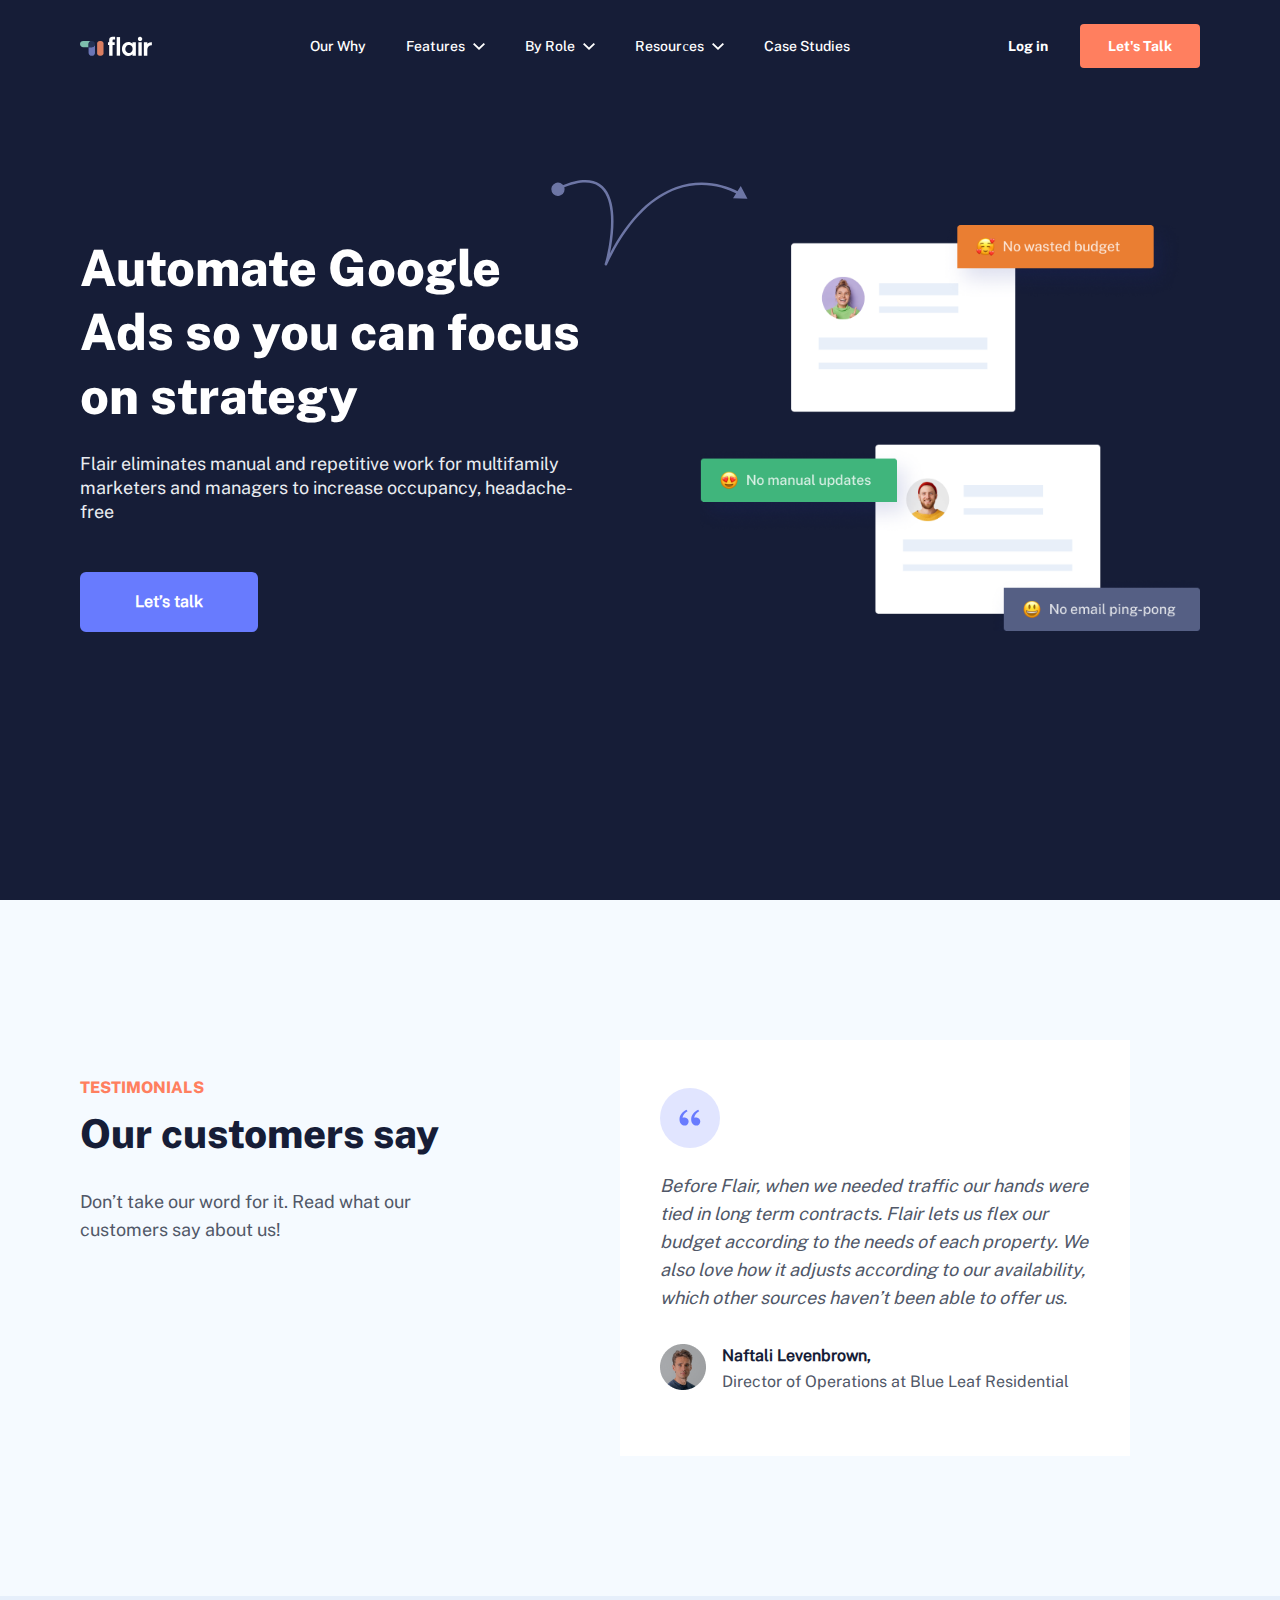
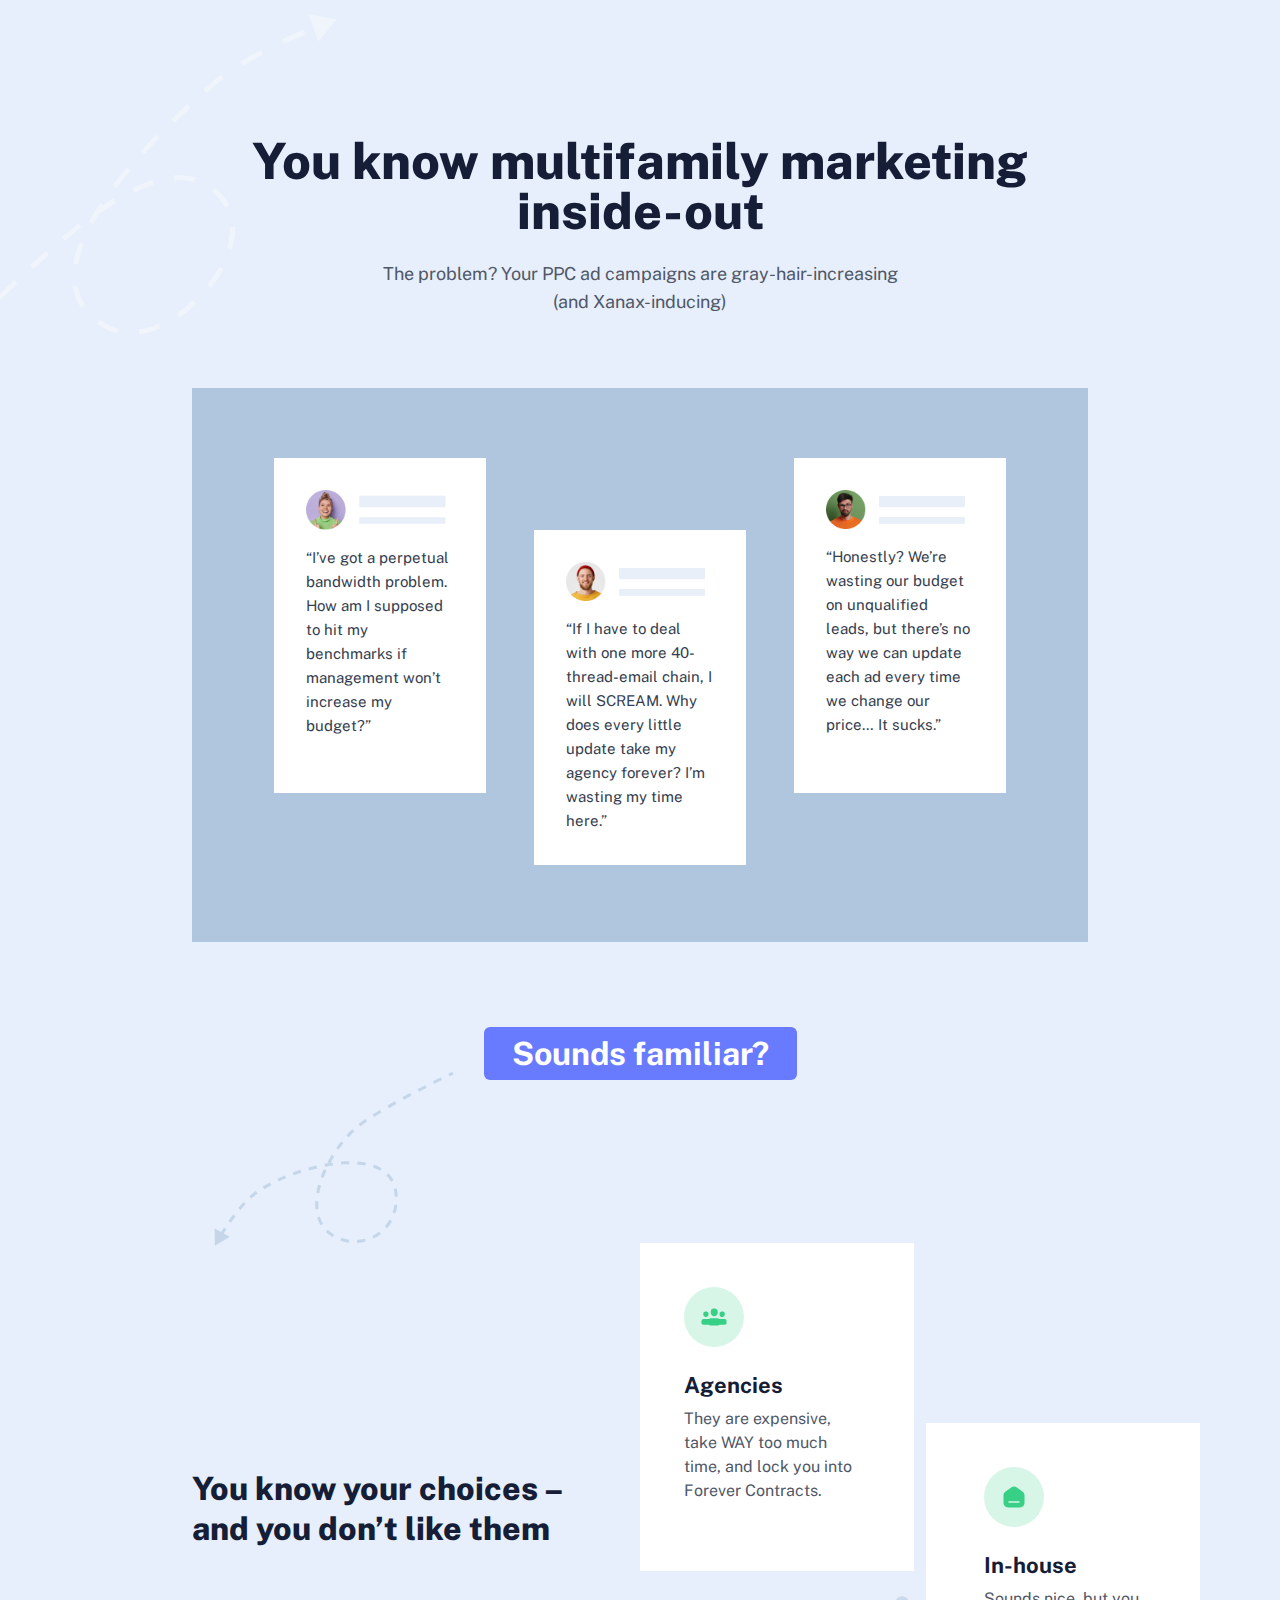
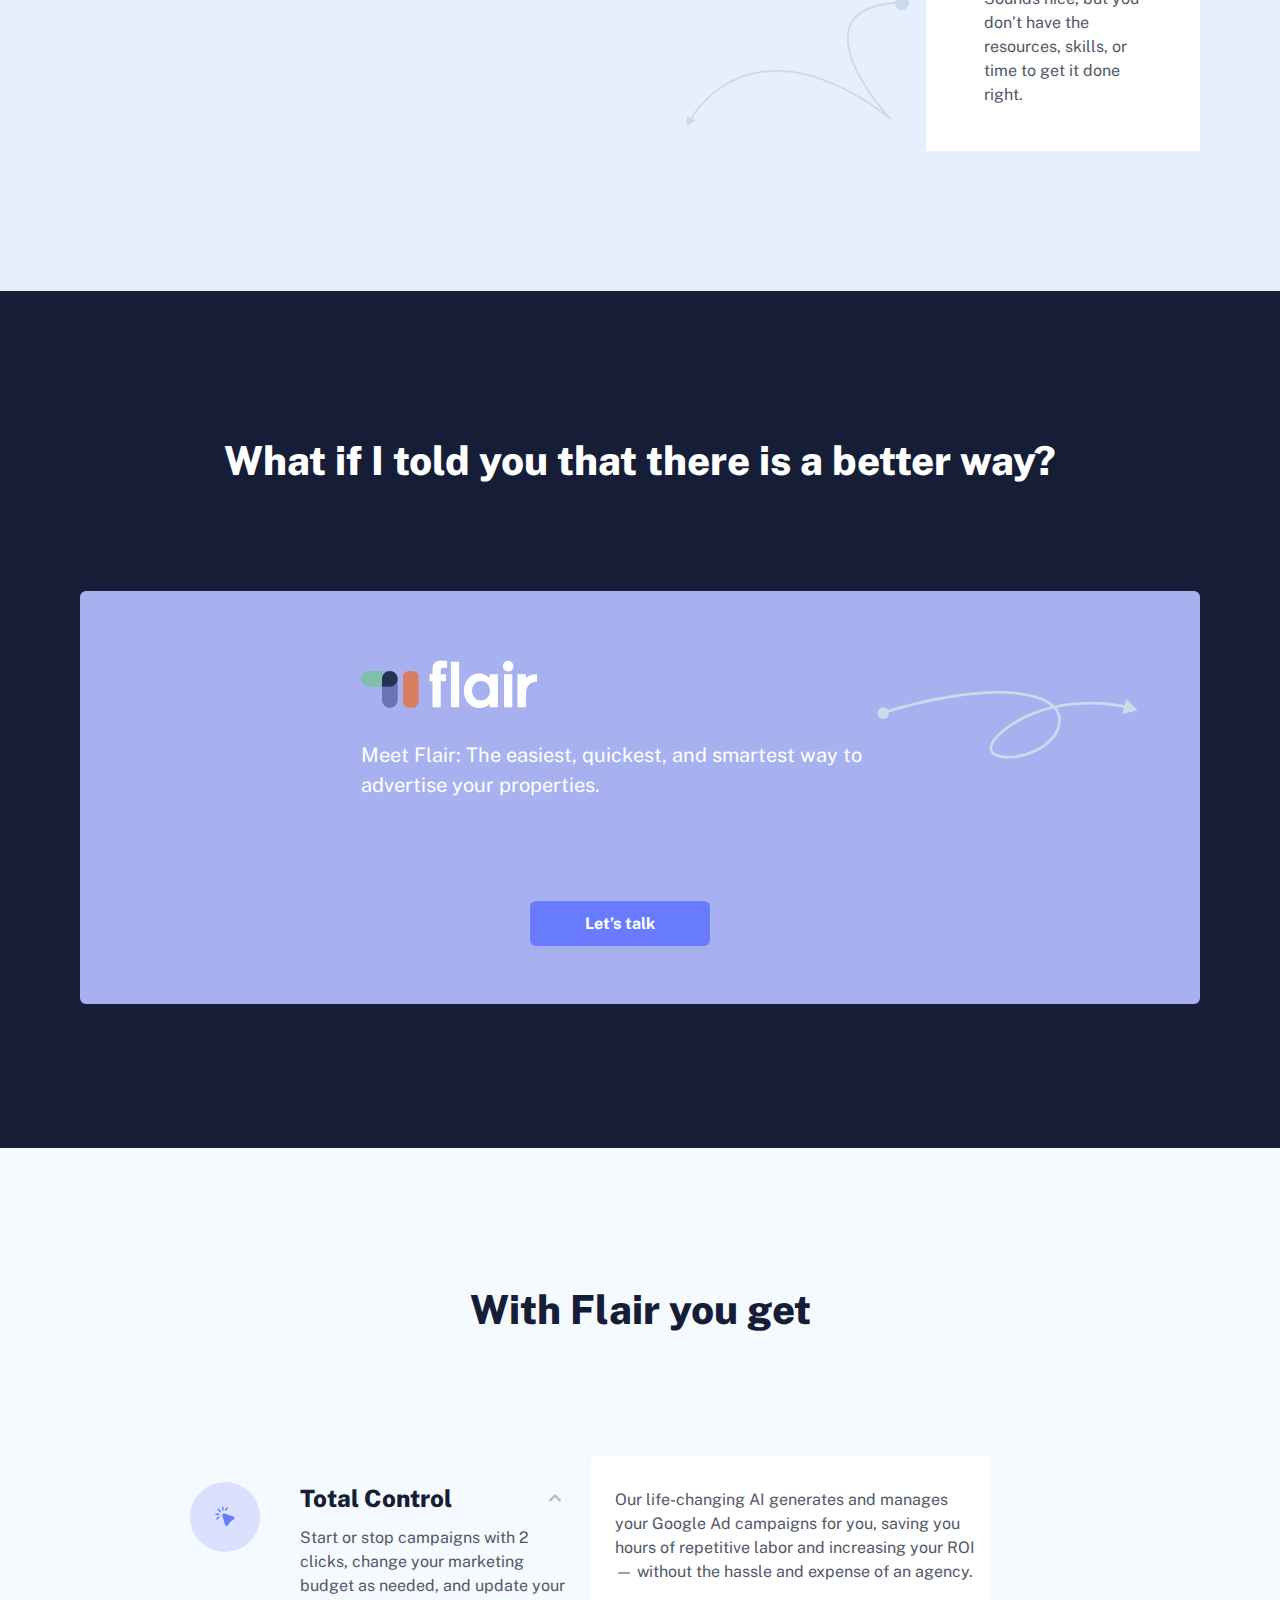
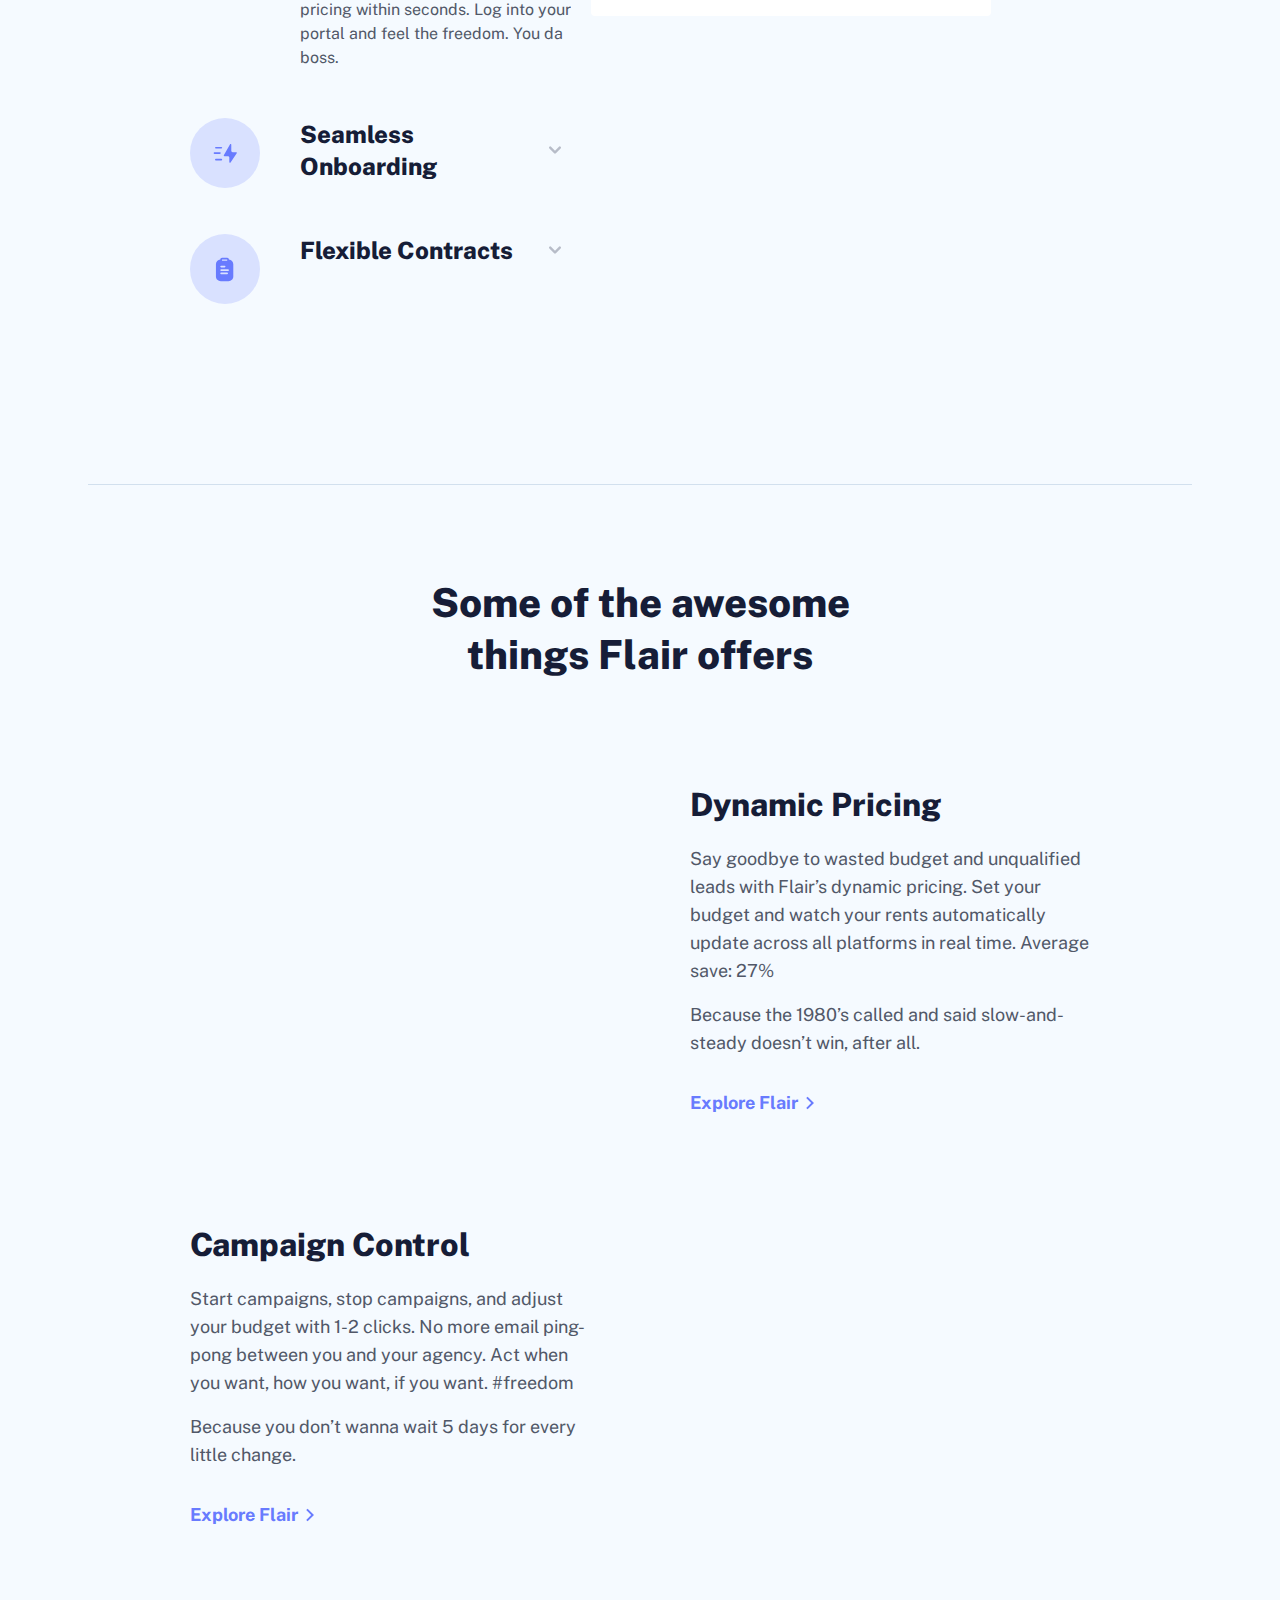
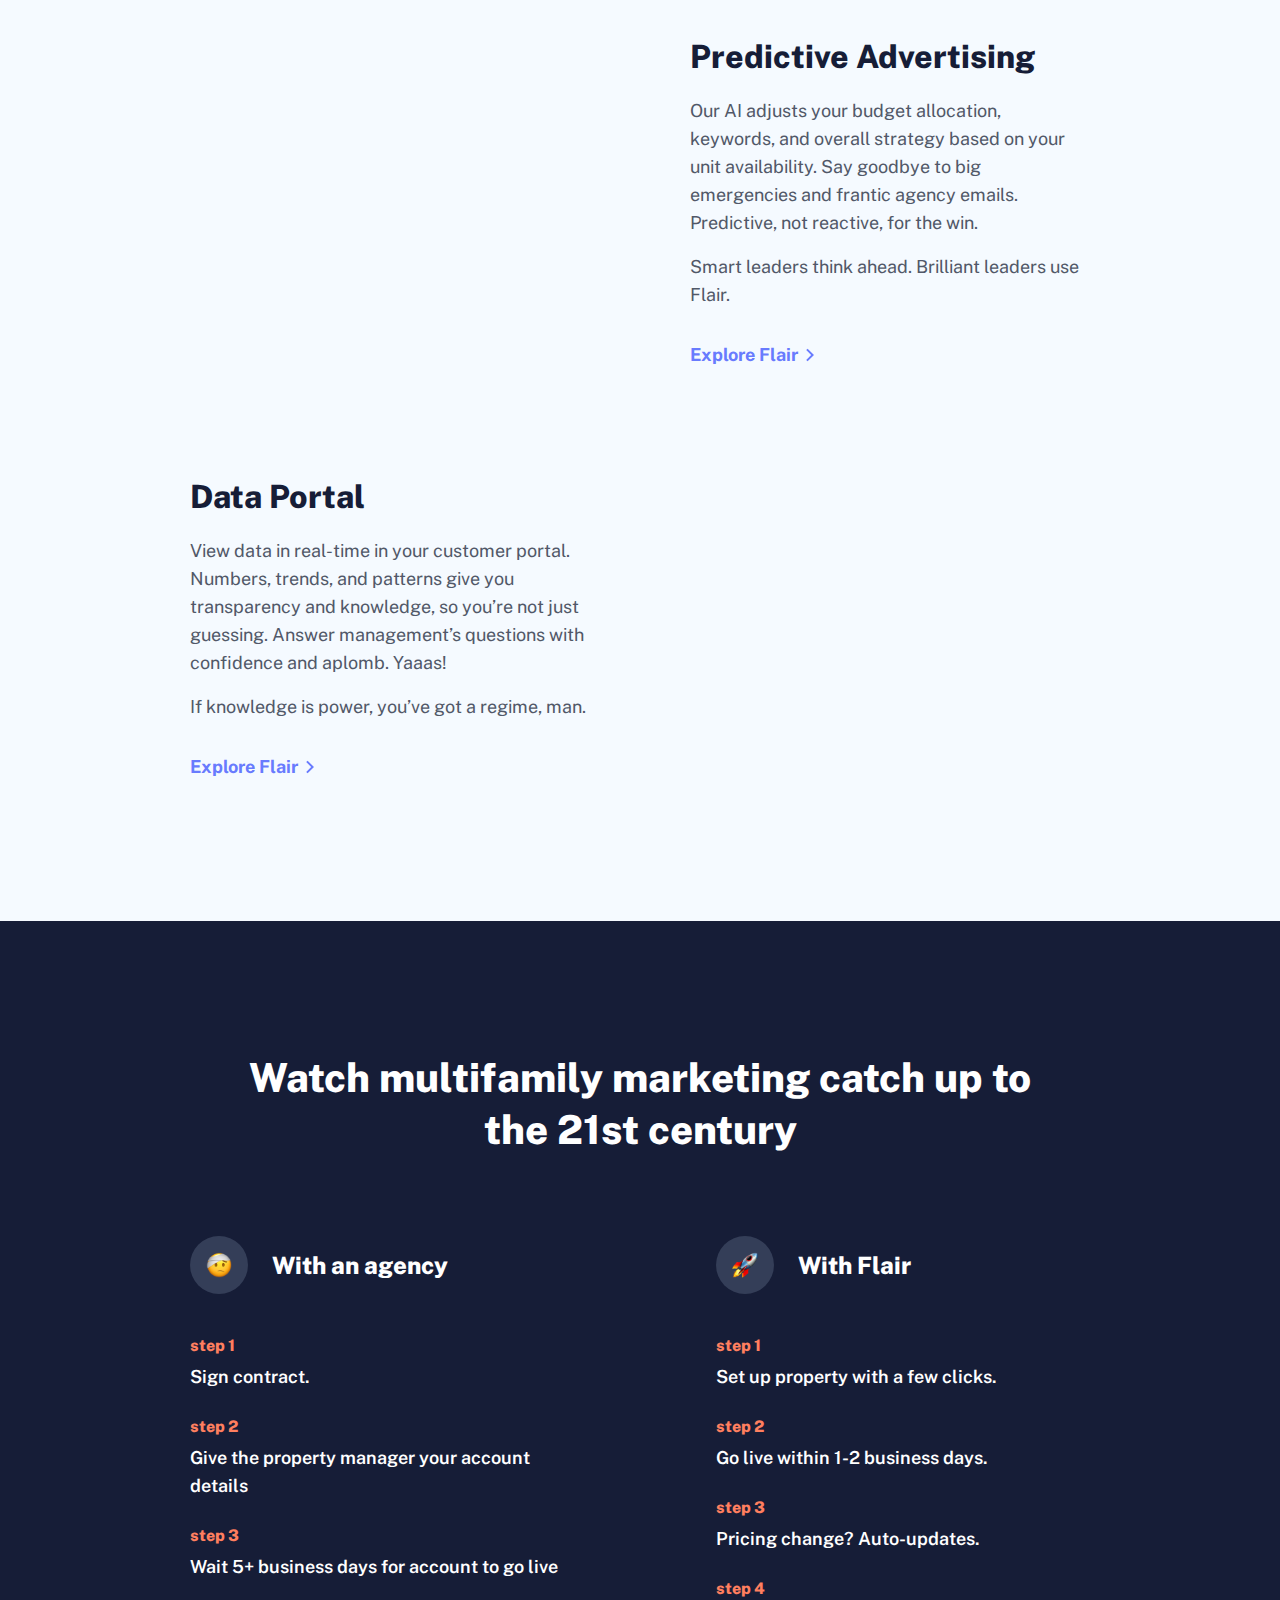
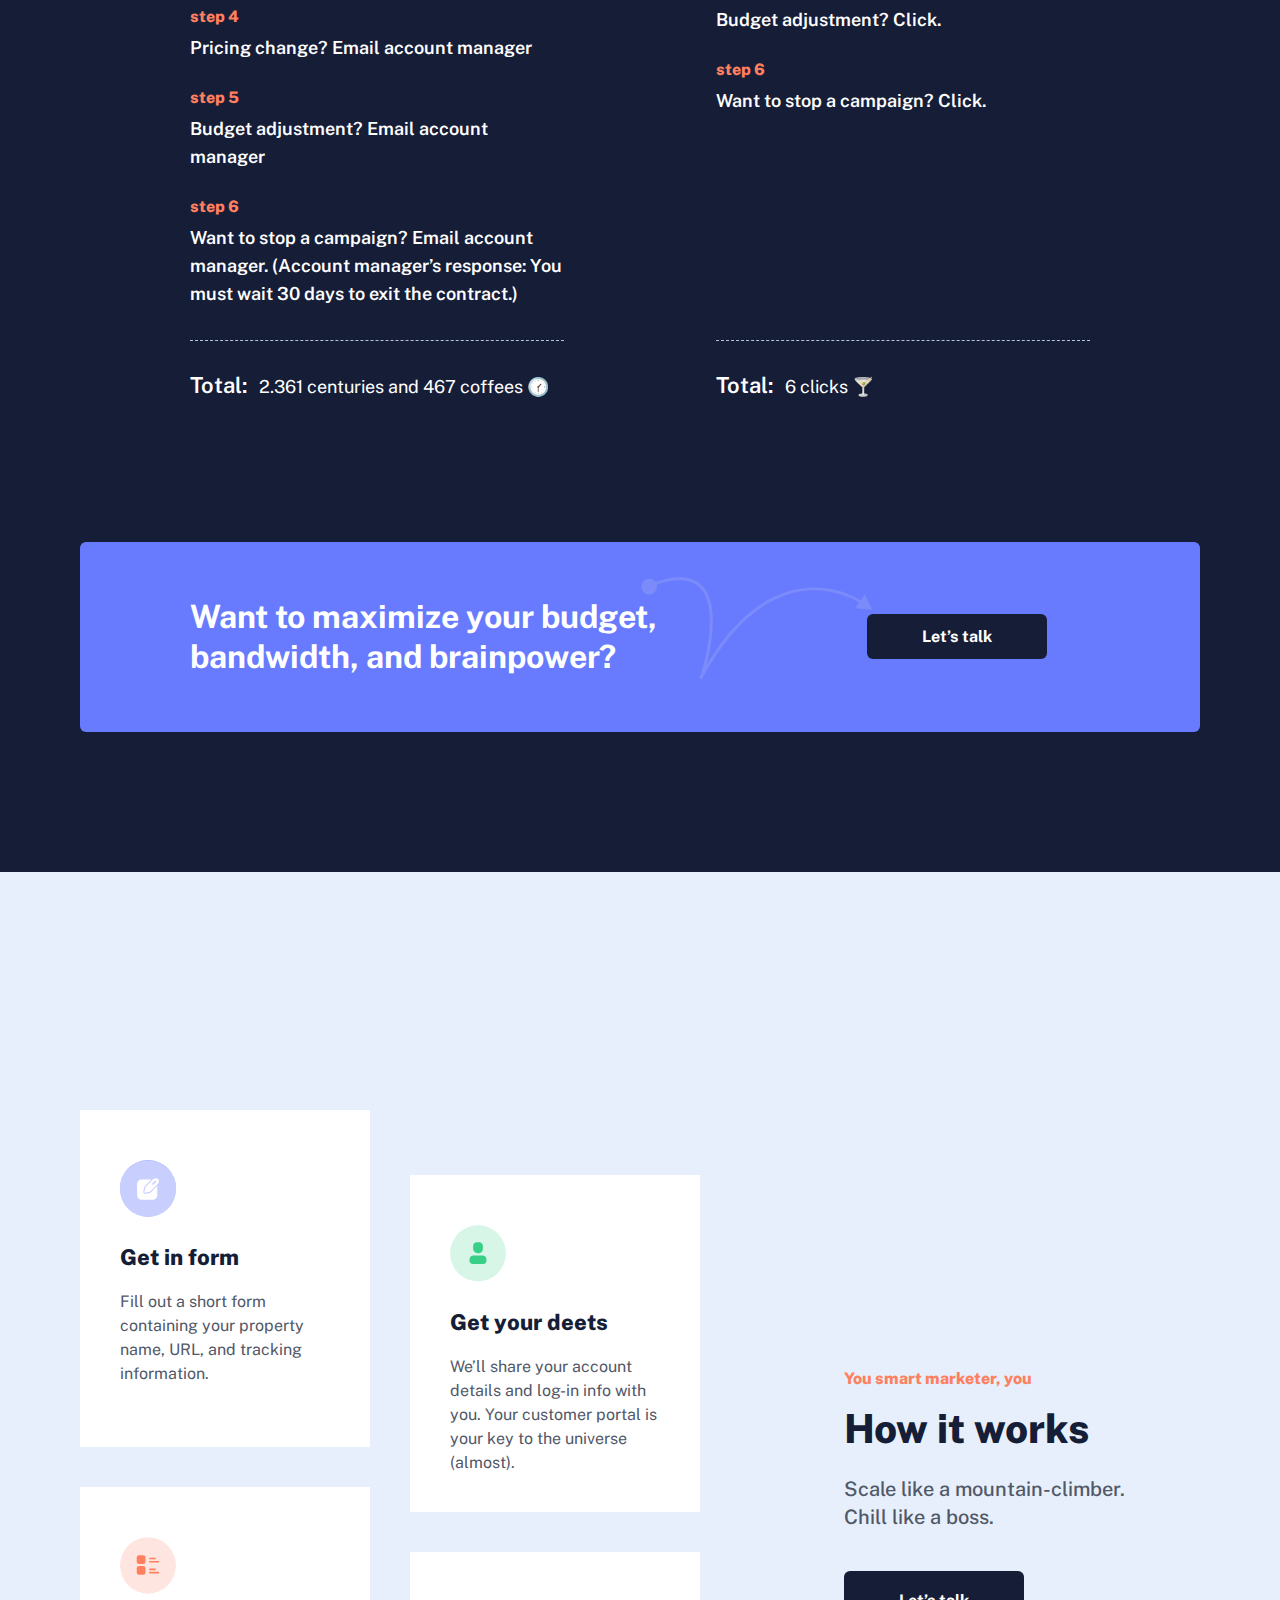
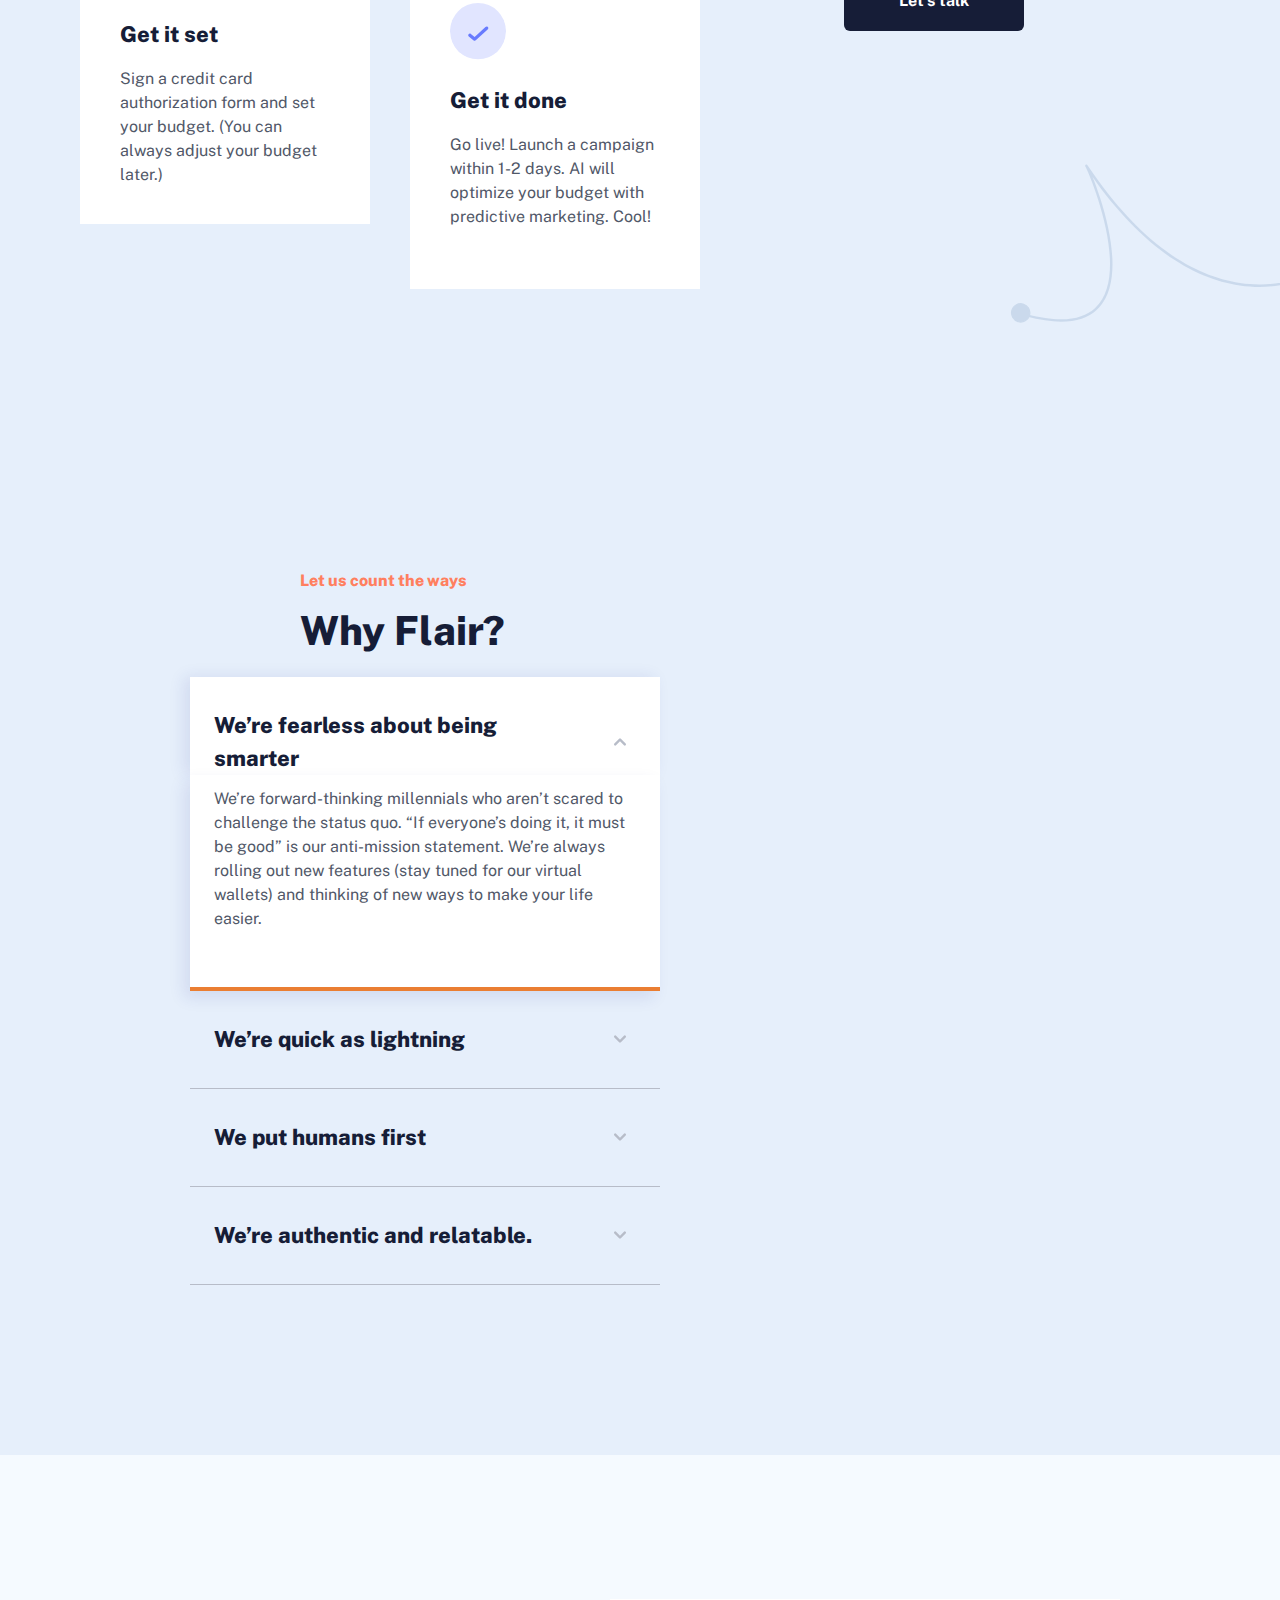
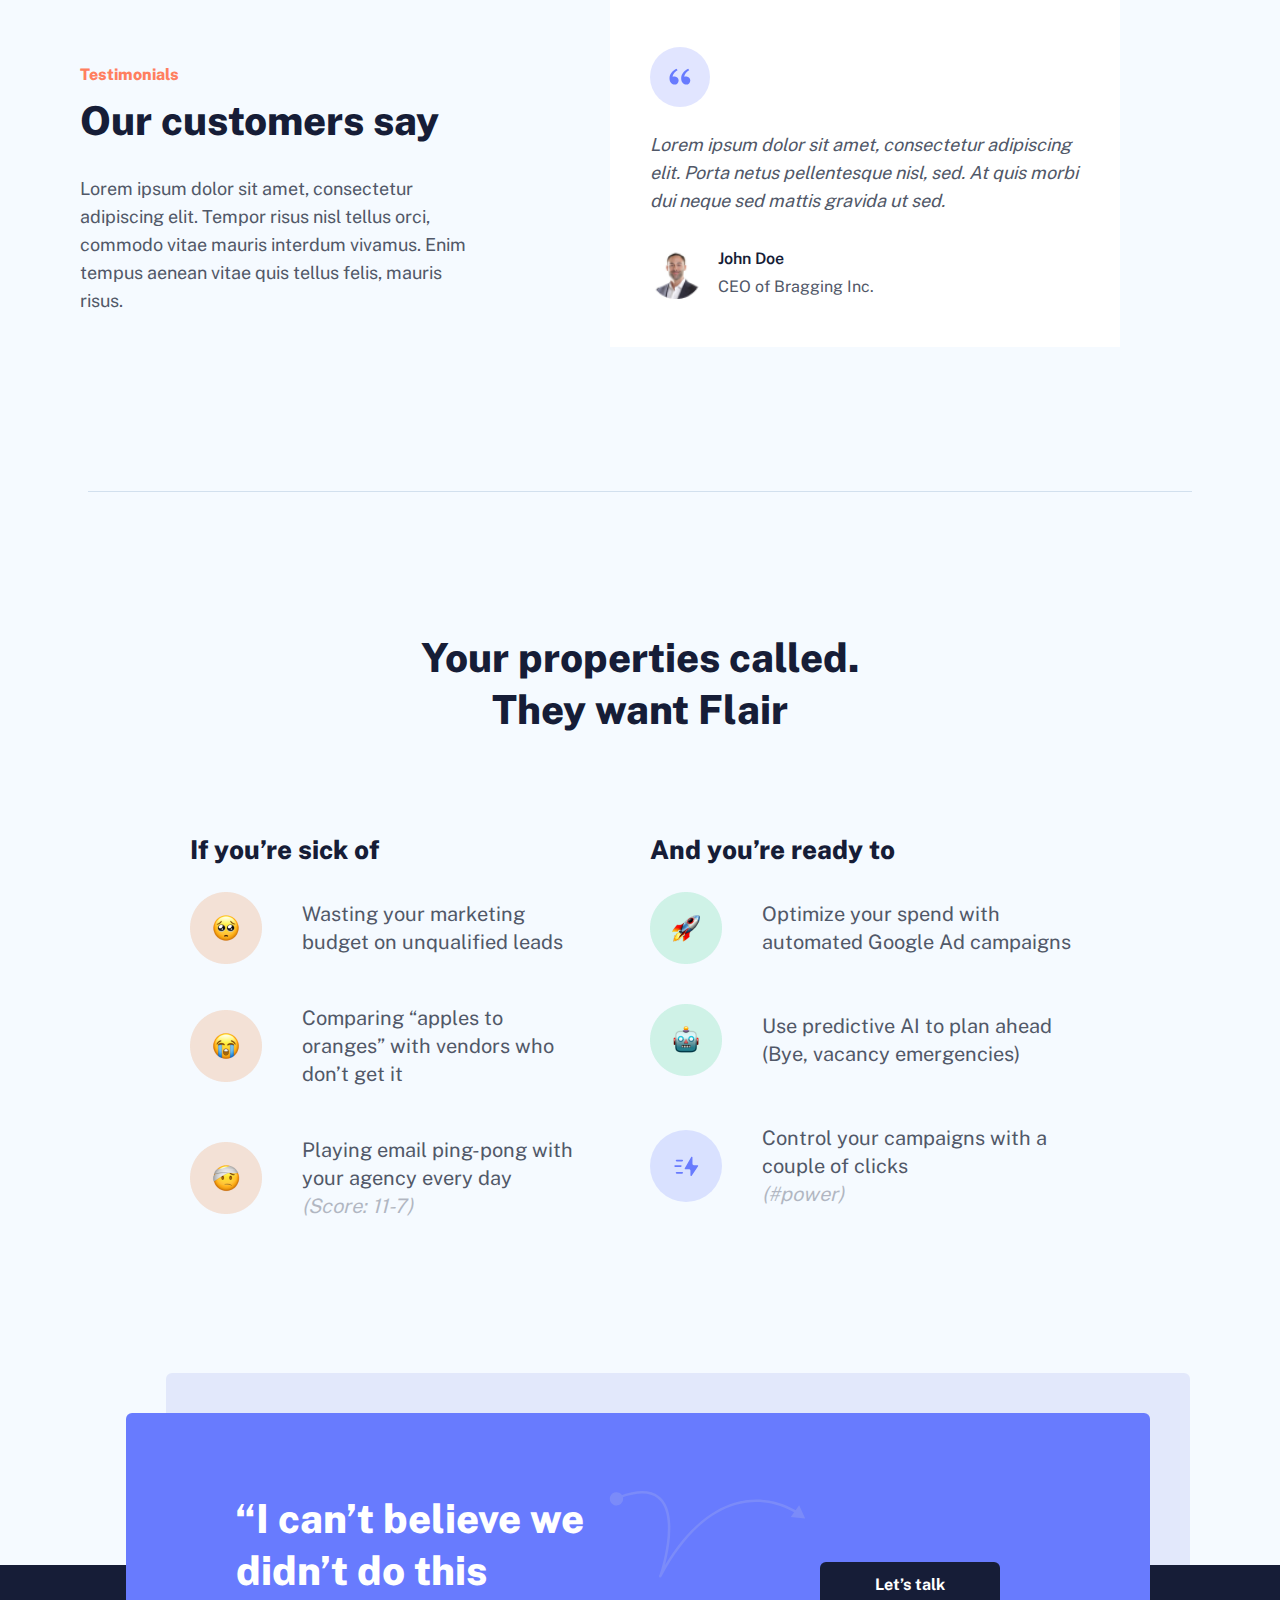
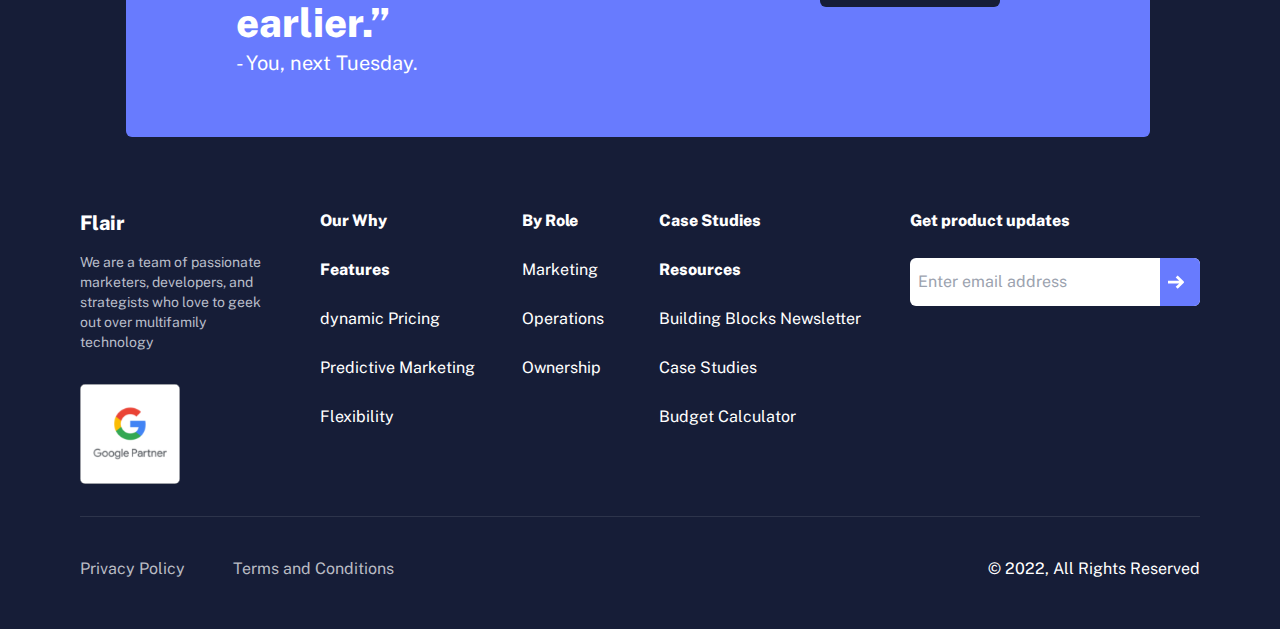
==== commit 6c0ee9ad: "change menu drop duration" ====
--- a/src/index.html
+++ b/src/index.html
@@ -1,13 +1,66 @@
 <!DOCTYPE html>
 <html>
   <head>
-    <meta charset="UTF-8" />
-    <meta name="viewport" content="width=device-width, initial-scale=1.0" />
+    <!-- HTML Meta Tags -->
+    <meta charset="utf-8" />
+    <meta
+      name="viewport"
+      charset="utf-8"
+      content="width=device-width, initial-scale=1.0, Apartment PPC Ad Automation getflair 2022 | Launch campaigns tailored to your community"
+    />
+    <meta
+      name="description"
+      content="Flair is a brand new way to acquire residents and look great doing it. "
+    />
+    <!-- Google / Search Engine Tags -->
+    <meta
+      itemprop="name"
+      content="Your Resident Acquisition Platform | Flair"
+    />
+    <meta
+      itemprop="description"
+      content="Flair is a brand new way to acquire residents and look great doing it. "
+    />
+    <meta
+      itemprop="image"
+      content="https://www.getflair.io/images/landing-block4-card.png"
+    />
+    <!-- Facebook Meta Tags -->
+    <meta property="og:url" content="https://www.getflair.io" />
+    <meta property="og:type" content="website" />
+    <meta
+      property="og:title"
+      content="Your Resident Acquisition Platform | Flair"
+    />
+    <meta
+      property="og:description"
+      content="Flair is a brand new way to acquire residents and look great doing it. "
+    />
+    <meta
+      property="og:image"
+      content="https://www.getflair.io/images/landing-block4-card.png"
+    />
+    <!-- Twitter Meta Tags -->
+    <meta name="twitter:card" content="summary_large_image" />
+    <meta
+      name="twitter:title"
+      content="Your Resident Acquisition Platform | Flair"
+    />
+    <meta
+      name="twitter:description"
+      content="Flair is a brand new way to acquire residents and look great doing it. "
+    />
+    <meta
+      name="twitter:image"
+      content="https://www.getflair.io/images/landing-block4-card.png"
+    />
+
+    <link rel="icon" href="favicon.ico" />
     <link rel="stylesheet" href="./assets/fonts/font.css">
     <link href="./output.css" rel="stylesheet" />
     <link rel="stylesheet" href="./assets/styles/custom.css">
   </head>
-  <body onresize="myFunction()">
+  <body onresize="resizeFunc()">
 
 
     <header class="">
@@ -36,7 +89,7 @@
                     <path d="M6 4.45487L10.6669 0L12 1.27256L6 7L0 1.27256L1.33312 0L6 4.45487Z" fill=""/>
                   </svg>
                 </a>
-                <div id="menuGroup1" class="fixed left-0 top-[92px] text-color-base bg-[#F5FAFF] group-hover:border-t-[1px] group-hover:border-b-[1px] group-hover:border-[#C6D6EA]  w-full overflow-y-hidden h-0 group-hover:h-[295px] duration-200">
+                <div id="menuGroup1" class="fixed left-0 top-[92px] text-color-base bg-[#F5FAFF] group-hover:border-t-[1px] group-hover:border-b-[1px] group-hover:border-[#C6D6EA]  w-full overflow-y-hidden h-0 group-hover:h-[295px] delay-100 duration-500">
                   <div class="wrap py-[30px] flex justify-center gap-3">
                     <div class="w-[367px] pt-4 pb-6 pl-4 pr-[43px] bg-white">
                       <div class="w-[37px] h-[37px]  rounded-full bg-[#38D086] bg-opacity-20 flex items-center justify-around">
@@ -77,7 +130,7 @@
                     <path d="M6 4.45487L10.6669 0L12 1.27256L6 7L0 1.27256L1.33312 0L6 4.45487Z" fill=""/>
                   </svg>
                 </a>
-                <div id="menuGroup2" class="fixed left-0 top-[92px] text-color-base bg-[#F5FAFF] group-hover:border-t-[1px] group-hover:border-b-[1px] group-hover:border-[#C6D6EA]  w-full overflow-y-hidden h-0 group-hover:h-[295px] duration-200">
+                <div id="menuGroup2" class="fixed left-0 top-[92px] text-color-base bg-[#F5FAFF] group-hover:border-t-[1px] group-hover:border-b-[1px] group-hover:border-[#C6D6EA]  w-full overflow-y-hidden h-0 group-hover:h-[295px] delay-100 duration-500">
                   <div class="wrap py-[30px] flex justify-center gap-3">
                     <div class="w-[367px] pt-4 pb-6 pl-4 pr-[43px] bg-white">
                       <div class="w-[37px] h-[37px]  rounded-full bg-[#EA7E32] bg-opacity-20 flex items-center justify-around">
@@ -118,7 +171,7 @@
                     <path d="M6 4.45487L10.6669 0L12 1.27256L6 7L0 1.27256L1.33312 0L6 4.45487Z" fill=""/>
                   </svg>
                 </a>
-                <div id="menuGroup3" class="fixed left-0 top-[92px] text-color-base bg-[#F5FAFF] group-hover:border-t-[1px] group-hover:border-b-[1px] group-hover:border-[#C6D6EA]  w-full overflow-y-hidden h-0 group-hover:h-[295px] duration-200">
+                <div id="menuGroup3" class="fixed left-0 top-[92px] text-color-base bg-[#F5FAFF] group-hover:border-t-[1px] group-hover:border-b-[1px] group-hover:border-[#C6D6EA]  w-full overflow-y-hidden h-0 group-hover:h-[295px] delay-100 duration-500">
                   <div class="wrap py-[30px] flex justify-center gap-3">
                     <div class="w-[367px] pt-4 pb-6 pl-4 pr-[43px] bg-white">
                       <div class="w-[37px] h-[37px]  rounded-full bg-[#D9E1FF] bg-opacity-20 flex items-center justify-around">
@@ -160,7 +213,7 @@
             </ul>
             <div class="font-['PublicSans-Bold'] text-sm gap-8 items-center hidden lg:flex">
               <a href="#no" class="">Log in</a>
-              <a href="https://share.hsforms.com/1mwqI1_kFTziqhGcdXz7o3w3bois" class="px-7 py-3 bg-[#FF7F5F] text-white rounded hover:opacity-80">Let's Talk </a>
+              <a href="https://share.hsforms.com/1mwqI1_kFTziqhGcdXz7o3w3bois" class="px-7 py-3 bg-[#FF7F5F] text-white rounded hover:bg-opacity-80 duration-300">Let's Talk </a>
             </div>
           </div>
         </div>
@@ -322,7 +375,7 @@
             <a href="./case_studies.html" class="cursor-pointer flex justify-between pr-1 items-center"><p class="">Case Studies</p><img src="./assets/images/icons/mobile_menu/mobile_menu_vector_right.svg" alt=""></a>
           </div>
         </div>
-        <a href="https://share.hsforms.com/1mwqI1_kFTziqhGcdXz7o3w3bois" class=""><p class="text-center bg-[#FF7F5F] font-['PublicSans-Bold'] text-xl text-white py-3 rounded  hover:opacity-80 max-w-[330px] mx-auto">Let's Talk</p></a>
+        <a href="https://share.hsforms.com/1mwqI1_kFTziqhGcdXz7o3w3bois" class=""><p class="text-center bg-[#FF7F5F] font-['PublicSans-Bold'] text-xl text-white py-3 rounded  hover:bg-opacity-80 duration-300 max-w-[330px] mx-auto">Let's Talk</p></a>
         <p class="text-center pt-[18px] font-['PublicSans-Bold'] text-xl"><a href="#no" class="">Log in</a></p>
       </div>
     </header>
@@ -335,7 +388,7 @@
               <h1 class="font-['PublicSans-ExtraBold'] text-5xl md:text-[50px] leading-[4rem] text-white">Automate Google Ads so you can focus on strategy</h1>
               <p class="font-medium text-[#E9ECF1] text-lg leading-6 ">Flair eliminates manual and repetitive work for multifamily marketers and managers to increase occupancy, headache-free</p>
             </div>
-            <a href="https://share.hsforms.com/1mwqI1_kFTziqhGcdXz7o3w3bois" class="flex cursor-pointer"><span class="font-bold text-[16px] px-[55px] py-[18px] text-white bg-[#687BFE] rounded-md  hover:opacity-80">Let’s talk</span></a>
+            <a href="https://share.hsforms.com/1mwqI1_kFTziqhGcdXz7o3w3bois" class="flex cursor-pointer"><span class="font-bold text-[16px] px-[55px] py-[18px] text-white bg-[#687BFE] rounded-md  hover:bg-opacity-80 duration-300">Let’s talk</span></a>
           </div>
           <div class="pt-[7.25rem] hidden lg:flex">
             <img src="./assets/images/home_img/Home_main.png" alt="" class="w-[500px] h-[440px] object-contain ">
@@ -431,7 +484,7 @@
             <p class="text-xl leading-[30px] text-white">Meet Flair: The easiest, quickest, and smartest way to advertise your properties.</p>
             <img src="./assets/images/home_img/Home_talk_arrow.svg" alt="" class="-top-8 -right-[14rem] absolute hidden lg:flex">
           </div>
-          <a href="https://share.hsforms.com/1mwqI1_kFTziqhGcdXz7o3w3bois"  class="md:pr-10"><span class="bg-[#687BFE] py-[13px] px-[74px] md:px-[55px] rounded-md font-['PublicSans-Bold'] cursor-pointer text-white  hover:opacity-80">Let’s talk</span></a>
+          <a href="https://share.hsforms.com/1mwqI1_kFTziqhGcdXz7o3w3bois"  class="md:pr-10"><span class="bg-[#687BFE] py-[13px] px-[74px] md:px-[55px] rounded-md font-['PublicSans-Bold'] cursor-pointer text-white  hover:bg-opacity-80 duration-300">Let’s talk</span></a>
         </div>
       </div>
     </section>
@@ -466,7 +519,7 @@
                     </a>
                   </h2>
                   <div id="accordion-collapse-body-2" class="pt-3 w-full  overflow-y-hidden  duration-500  h-0" aria-labelledby="accordion-collapse-heading-2">
-                    <p class="mb-2 text-base text-[#515868] leading-6">Start or stop campaigns with 2 clicks, change your marketing budget as needed, and update your pricing within seconds. Log into your portal and feel the freedom. You da boss.</p>
+                    <p class="mb-2 text-base text-[#515868] leading-6">Our onboarding process is butter-smooth and cheetah-quick, allowing you to launch within 1-2 days. Centuries-long onboarding with lots of excel files and emails? Nope. We like to save time.</p>
                   </div>
                 </div>
               </div>
@@ -480,14 +533,16 @@
                     </a>
                   </h2>
                   <div id="accordion-collapse-body-3" class="pt-3 w-full  overflow-y-hidden  duration-500 h-0" aria-labelledby="accordion-collapse-heading-3">
-                    <p class="mb-2 text-base text-[#515868] leading-6">Start or stop campaigns with 2 clicks, change your marketing budget as needed, and update your pricing within seconds. Log into your portal and feel the freedom. You da boss.</p>
+                    <p class="mb-2 text-base text-[#515868] leading-6">Some months are busier than others – why should your advertising budget be the same? Flair offers month-by-month contracts because we care about your success more than our bottom line. Pause in 1-click in the portal.</p>
                   </div>
                 </div>
               </div>
             </div>
           </div>
           <div class="w-full md:w-[36rem] flex gap-5 flex-col justify-between order-1 md:order-2 ">
-            <img src="./assets/images/home_img/Home_ get.png" alt="" class="ml-auto mr-0 bg-[#A8B1EF] object-fill rounded-md">
+            <img src="./assets/images/home_img/lt/Home_get.webp" alt="" class="hidden lg:flex ml-auto mr-0 bg-[#A8B1EF] object-fill rounded-md">
+            <img src="./assets/images/home_img/tb/Home_get.webp" alt="" class="hidden md:flex lg:hidden ml-auto mr-0 bg-[#A8B1EF] object-fill rounded-md">
+            <img src="./assets/images/home_img/ip/Home_get.webp" alt="" class="md:hidden ml-auto mr-0 bg-[#A8B1EF] object-fill rounded-md">
             <p class="max-w-[400px] bg-white text-[#515868] text-base leading-6 py-8 pr-4 pl-6 rounded">Our life-changing AI generates and manages your Google Ad campaigns for you, saving you hours of repetitive labor and increasing your ROI — without the hassle and expense of an agency.</p>
           </div>
         </div>
@@ -499,7 +554,9 @@
       <div class="wrap">
         <h2 class="font-['PublicSans-ExtraBold'] text-[32px] md:text-[40px] leading-10 md:leading-[3.25rem] pb-8 md:pb-[6.25rem] md:w-[500px] md:m-auto md:text-center">Some of the awesome things Flair offers</h2>
         <div class="flex flex-col md:flex-row pb-10 md:pb-[6.5rem] xl:pl-[4.375rem] lg:pl-8 xl:pr-[6.875rem] lg:pr-14 gap-6 justify-between">
-          <img src="./assets/images/home_img/Home_Dynamic.png" alt="" class="object-contain md:w-[55%]">
+          <img src="./assets/images/home_img/lt/Home_Dynamic.webp" alt="" class="hidden lg:flex object-contain md:w-[55%]">
+          <img src="./assets/images/home_img/tb/Home_Dynamic.webp" alt="" class="hidden md:flex lg:hidden object-contain md:w-[55%]">
+          <img src="./assets/images/home_img/ip/Home_Dynamic.webp" alt="" class="md:hidden object-contain md:w-[55%]">
           <div class="md:w-[400px]">
             <h3 class="font-['PublicSans-ExtraBold'] text-[32px] pb-4">Dynamic Pricing</h3>
             <p class="text-[#515868] pb-4 leading-7 text-lg">Say goodbye to wasted budget and unqualified leads with Flair’s dynamic pricing. Set your budget and watch your rents automatically update across all platforms in real time. Average save: 27%</p>
@@ -514,10 +571,14 @@
             <p class="text-[#515868] pb-8 leading-7 text-lg">Because you don’t wanna wait 5 days for every little change.</p>
             <a  class="text-[#687BFE] font-['PublicSans-Bold'] flex gap-2 text-lg cursor-pointer"><span>Explore Flair</span><img src="./assets/images/icons/icons_home/Vector_right.svg" alt="" class=""></a>
           </div>
-          <img src="./assets/images/home_img/Home_Campaign.png" alt="" class="object-contain w-full md:w-[55%] order-1 md:order-2">
+          <img src="./assets/images/home_img/lt/Home_Campaign.webp" alt="" class="hidden lg:flex object-contain w-full md:w-[55%] order-1 md:order-2">
+          <img src="./assets/images/home_img/tb/Home_Campaign.webp" alt="" class="hidden md:flex lg:hidden object-contain w-full md:w-[55%] order-1 md:order-2">
+          <img src="./assets/images/home_img/ip/Home_Campaign.webp" alt="" class="md:hidden object-contain w-full md:w-[55%] order-1 md:order-2">
         </div>
         <div class="flex flex-col md:flex-row pb-10 md:pb-[6.5rem] xl:pl-[4.375rem] lg:pl-8 xl:pr-[6.875rem] lg:pr-14 gap-6 justify-between">
-          <img src="./assets/images/home_img/Home_Predictive.png" alt="" class="object-contain w-full md:w-[55%]">
+          <img src="./assets/images/home_img/lt/Home_Predictive.webp" alt="" class="hidden lg:flex object-contain w-full md:w-[55%]">
+          <img src="./assets/images/home_img/tb/Home_Predictive.webp" alt="" class="hidden md:flex lg:hidden object-contain w-full md:w-[55%]">
+          <img src="./assets/images/home_img/ip/Home_Predictive.webp" alt="" class="md:hidden object-contain w-full md:w-[55%]">
           <div class="md:w-[400px]">
             <h3 class="font-['PublicSans-ExtraBold'] text-[32px] pb-4">Predictive Advertising</h3>
             <p class="text-[#515868] pb-4 leading-7 text-lg">Our AI adjusts your budget allocation, keywords, and overall strategy based on your unit availability. Say goodbye to big emergencies and frantic agency emails. Predictive, not reactive, for the win.</p>
@@ -532,7 +593,9 @@
             <p class="text-[#515868] pb-8 leading-7 text-lg">If knowledge is power, you’ve got a regime, man.</p>
             <a  class="text-[#687BFE] font-['PublicSans-Bold'] flex gap-2 text-lg cursor-pointer"><span>Explore Flair</span><img src="./assets/images/icons/icons_home/Vector_right.svg" alt="" class=""></a>
           </div>
-          <img src="./assets/images/home_img/Home_data.png" alt="" class="object-contain w-full md:w-[55%] order-1 md:order-2">
+          <img src="./assets/images/home_img/lt/Home_data.webp" alt="" class="hidden lg:flex object-contain w-full md:w-[55%] order-1 md:order-2">
+          <img src="./assets/images/home_img/tb/Home_data.webp" alt="" class="hidden md:flex lg:hidden object-contain w-full md:w-[55%] order-1 md:order-2">
+          <img src="./assets/images/home_img/ip/Home_data.webp" alt="" class="md:hidden object-contain w-full md:w-[55%] order-1 md:order-2">
         </div>
       </div>
     </section>
@@ -610,13 +673,14 @@
             </div>
           </div>
         </div>
-      </div>
-      <div class="md:px-20 md:m-auto">
-        <div class="flex flex-col md:flex-row justify-between items-center gap-8 bg-[#687bfe] py-12 px-5 md:px-10 xl:px-[6.875rem] xl:py-[3.4375rem] md:rounded-md ">
-          <h3 class="font-['PublicSans-Bold'] leading-10 text-[32px] text-white w-[300px] lg:w-full relative">Want to maximize your budget,</br>bandwidth, and brainpower?
-            <img src="./assets/images/home_img/Home_watch_arrow.svg" alt="" class="absolute top-[50%] -translate-y-[50%] left-[45%] md:left-[65%]  rotate-90 md:rotate-0 scale-50 md:scale-75 xl:scale-100">
-          </h3>
-          <a href="https://share.hsforms.com/1mwqI1_kFTziqhGcdXz7o3w3bois" class="xl:pr-10 text-center w-[300px]"><span class="bg-[#161D37] py-[13px] px-[55px] rounded-md font-['PublicSans-Bold'] cursor-pointer text-white  hover:opacity-80">Let’s talk</span></a>
+        <div class="md:px-0 ">
+          <!-- <div class="md:px-20 md:m-auto"> -->
+          <div class="flex flex-col md:flex-row justify-between items-center gap-8 bg-[#687bfe] py-12 px-5 md:px-10 xl:px-[6.875rem] xl:py-[3.4375rem] md:rounded-md ">
+            <h3 class="font-['PublicSans-Bold'] leading-10 text-[32px] text-white w-[300px] lg:w-full relative">Want to maximize your budget,</br>bandwidth, and brainpower?
+              <img src="./assets/images/home_img/Home_watch_arrow.svg" alt="" class="absolute top-[50%] -translate-y-[50%] left-[45%] md:left-[65%]  rotate-90 md:rotate-0 scale-50 md:scale-75 xl:scale-100">
+            </h3>
+            <a href="https://share.hsforms.com/1mwqI1_kFTziqhGcdXz7o3w3bois" class="xl:pr-10 text-center w-[300px]"><span class="bg-[#161D37] py-[13px] px-[55px] rounded-md font-['PublicSans-Bold'] cursor-pointer text-white  hover:bg-opacity-80 duration-300">Let’s talk</span></a>
+          </div>
         </div>
       </div>
     </section>
@@ -654,7 +718,7 @@
             <p class="text-[#FF7F5F] font-['PublicSans-ExtraBold'] pb-1 md:pb-2">You smart marketer, you</p>
             <h2 class="font-['PublicSans-ExtraBold'] text-[32px] md:text-[40px] pb-6 md:pb-4">How it works</h2>
             <p class="md:font-['PublicSans-Medium'] text-[#515868] leading-[1.875rem] pb-8 md:pb-10 text-base md:text-xl">Scale like a mountain-climber.</br>Chill like a boss.</p>
-            <a href="https://share.hsforms.com/1mwqI1_kFTziqhGcdXz7o3w3bois" class="bg-[#161D37] px-[3.4375rem] py-[1.1304rem] font-['PublicSans-Bold'] rounded-md text-white  hover:opacity-80">Let’s talk</a>
+            <a href="https://share.hsforms.com/1mwqI1_kFTziqhGcdXz7o3w3bois" class="bg-[#161D37] px-[3.4375rem] py-[1.1304rem] font-['PublicSans-Bold'] rounded-md text-white  hover:bg-opacity-80 duration-300">Let’s talk</a>
           </div>
         </div>
       </div>
@@ -723,7 +787,9 @@
             </div>
           </div>
           <div class="w-full md:w-[31.875rem] order-1 md:order-2">
-            <img src="./assets/images/home_img/Home_whyFlair.png" alt="">
+            <img src="./assets/images/home_img/lt/Home_whyFlair.webp" alt="" class="hidden lg:flex">
+            <img src="./assets/images/home_img/tb/Home_whyFlair.webp" alt="" class="hidden md:flex lg:hidden">
+            <img src="./assets/images/home_img/ip/Home_whyFlair.webp" alt="" class="md:hidden">
           </div>
         </div>
       </div>
@@ -807,7 +873,7 @@
                 <p class="text-base md:text-xl">- You, next Tuesday.</p>
               </div>
               <img src="./assets/images/home_img/Home_contact-arrow.svg" alt="" class="absolute rotate-[120deg] md:rotate-0 -top-[149px] md:top-[10%] left-0 sm:left-[30%] md:left-[20%] lg:left-[26%] xl:left-[33%] dxl:left-[45%] translate-x-1/2 scale-50 md:scale-75 xl:scale-100">
-              <a href="https://share.hsforms.com/1mwqI1_kFTziqhGcdXz7o3w3bois" class="pr-0 xl:pr-10 "><span class="bg-[#161D37] py-[13px] px-[55px] rounded-md font-['PublicSans-Bold'] cursor-pointer text-white  hover:opacity-80">Let’s talk</span></a>
+              <a href="https://share.hsforms.com/1mwqI1_kFTziqhGcdXz7o3w3bois" class="pr-0 xl:pr-10 "><span class="bg-[#161D37] py-[13px] px-[55px] rounded-md font-['PublicSans-Bold'] cursor-pointer text-white  hover:bg-opacity-80 duration-300">Let’s talk</span></a>
             </div>
           </div>
         </div>
@@ -816,7 +882,7 @@
         <div class="flex flex-wrap justify-between text-white pb-8 gap-9">
           <div class="w-full md:w-auto">
             <ul class="w-full xs:w-[12rem]">
-              <li class="font-['PublicSans-ExtraBold'] text-xl pb-[15px]"><a class="cursor-pointer animoBorderLeftRight">Flair</a></li>
+              <li class="font-['PublicSans-ExtraBold'] text-xl pb-[15px]"><a href="./index.html" class="cursor-pointer animoBorderLeftRight">Flair</a></li>
               <li class="text-sm text-[#B7BCC8] pb-8">We are a team of passionate marketers, developers, and strategists who love to geek out over multifamily technology</li>
               <li class="">
                 <a class="cursor-pointer">
@@ -829,24 +895,24 @@
           <!-- <div class="flex flex-wrap justify-between text-white gap-5 pb-8">
           </div> -->
           <ul class="w-[9.7rem]">
-            <li class="font-['PublicSans-ExtraBold'] pb-[25px]"><a class="cursor-pointer animoBorderLeftRight">Our Why</a></li>
+            <li class="font-['PublicSans-ExtraBold'] pb-[25px]"><a href="./our_why.html" class="cursor-pointer animoBorderLeftRight">Our Why</a></li>
             <li class="font-['PublicSans-ExtraBold'] pb-[25px]"><a class="cursor-pointer animoBorderLeftRight">Features</a></li>
-            <li class="pb-[25px]"><a class="cursor-pointer animoBorderLeftRight">dynamic Pricing</a></li>
-            <li class="pb-[25px]"><a class="cursor-pointer animoBorderLeftRight">Predictive Marketing</a></li>
-            <li class="pb-[25px]"><a class="cursor-pointer animoBorderLeftRight">Flexibility</a></li>
+            <li class="pb-[25px]"><a href="./features/dynamic-pricing.html" class="cursor-pointer animoBorderLeftRight">dynamic Pricing</a></li>
+            <li class="pb-[25px]"><a href="./features/predictive-marketing.html" class="cursor-pointer animoBorderLeftRight">Predictive Marketing</a></li>
+            <li class="pb-[25px]"><a href="./features/flexibility.html" class="cursor-pointer animoBorderLeftRight">Flexibility</a></li>
           </ul>
           <ul class="w-[5.6rem]">
             <li class="font-['PublicSans-ExtraBold'] pb-[25px]"><a class="cursor-pointer animoBorderLeftRight">By Role</a></li>
-            <li class="pb-[25px]"><a class="cursor-pointer animoBorderLeftRight">Marketing</a></li>
-            <li class="pb-[25px]"><a class="cursor-pointer animoBorderLeftRight">Operations</a></li>
-            <li class="pb-[25px]"><a class="cursor-pointer animoBorderLeftRight">Ownership</a></li>
+            <li class="pb-[25px]"><a href="./by_role/marketing.html" class="cursor-pointer animoBorderLeftRight">Marketing</a></li>
+            <li class="pb-[25px]"><a href="./by_role/operations.html" class="cursor-pointer animoBorderLeftRight">Operations</a></li>
+            <li class="pb-[25px]"><a href="./by_role/ownership.html" class="cursor-pointer animoBorderLeftRight">Ownership</a></li>
           </ul>
           <ul class="w-[12.7rem]">
-            <li class="font-['PublicSans-ExtraBold'] pb-[25px]"><a class="cursor-pointer animoBorderLeftRight">Case Studies</a></li>
+            <li class="font-['PublicSans-ExtraBold'] pb-[25px]"><a href="./case_studies.html" class="cursor-pointer animoBorderLeftRight">Case Studies</a></li>
             <li class="font-['PublicSans-ExtraBold'] pb-[25px]"><a class="cursor-pointer animoBorderLeftRight">Resources</a></li>
-            <li class="pb-[25px]"><a class="cursor-pointer animoBorderLeftRight">Building Blocks Newsletter</a></li>
-            <li class="pb-[25px]"><a class="cursor-pointer animoBorderLeftRight">Case Studies</a></li>
-            <li class="pb-[25px]"><a class="cursor-pointer animoBorderLeftRight">Budget Calculator</a></li>
+            <li class="pb-[25px]"><a href="./resources/building_blocks_newsletter.html" class="cursor-pointer animoBorderLeftRight">Building Blocks Newsletter</a></li>
+            <li class="pb-[25px]"><a href="./resources/case_studies.html" class="cursor-pointer animoBorderLeftRight">Case Studies</a></li>
+            <li class="pb-[25px]"><a href="./resources/budget_calculator.html" class="cursor-pointer animoBorderLeftRight">Budget Calculator</a></li>
           </ul>
           <ul class="w-[18.125rem] xl:block ">
             <li class="font-['PublicSans-ExtraBold'] pb-[25px]"><a class="cursor-pointer">Get product updates</a></li>
@@ -860,8 +926,8 @@
         <div class="bg-[#FFFFFF] h-[1px] opacity-10 max-w-[80.375rem]"></div>
         <div class="flex flex-col sm:flex-row text-white justify-between py-10">
           <div class="flex text-[#b9bbc3] gap-12">
-            <a class="cursor-pointer hover:text-white duration-200">Privacy Policy</a>
-            <a class="cursor-pointer  hover:text-white duration-200">Terms and Conditions</a>
+            <a href="privacy-policy" class="cursor-pointer hover:text-white duration-200">Privacy Policy</a>
+            <a href="terms-of-use" class="cursor-pointer  hover:text-white duration-200">Terms and Conditions</a>
           </div>
           <p class="pt-6 sm:pt-0" >© 2022, All Rights Reserved</p>
         </div>
--- a/src/output.css
+++ b/src/output.css
@@ -1096,10 +1096,6 @@
   width: 2.5rem;
 }
 
-.w-\[12rem\] {
-  width: 12rem;
-}
-
 .w-\[58px\] {
   width: 58px;
 }
@@ -1208,6 +1204,10 @@
   max-width: 31.875rem;
 }
 
+.max-w-\[480px\] {
+  max-width: 480px;
+}
+
 .max-w-\[621px\] {
   max-width: 621px;
 }
@@ -1254,10 +1254,6 @@
 
 .max-w-xl {
   max-width: 36rem;
-}
-
-.max-w-\[480px\] {
-  max-width: 480px;
 }
 
 .shrink-0 {
@@ -1546,20 +1542,16 @@
   border-width: 4px;
 }
 
-.border {
-  border-width: 1px;
-}
-
 .border-b-\[1px\] {
   border-bottom-width: 1px;
 }
 
+.border-t-\[0\.0625rem\] {
+  border-top-width: 0.0625rem;
+}
+
 .border-t-\[1px\] {
   border-top-width: 1px;
-}
-
-.border-t-\[0\.0625rem\] {
-  border-top-width: 0.0625rem;
 }
 
 .border-b-\[0\.0625rem\] {
@@ -1736,6 +1728,16 @@
   background-color: rgb(22 163 74 / var(--tw-bg-opacity));
 }
 
+.bg-\[\#E4EEF9\] {
+  --tw-bg-opacity: 1;
+  background-color: rgb(228 238 249 / var(--tw-bg-opacity));
+}
+
+.bg-\[\#E5E5E5\] {
+  --tw-bg-opacity: 1;
+  background-color: rgb(229 229 229 / var(--tw-bg-opacity));
+}
+
 .bg-opacity-20 {
   --tw-bg-opacity: 0.2;
 }
@@ -1756,28 +1758,28 @@
   background-repeat: no-repeat;
 }
 
+.fill-white {
+  fill: #fff;
+}
+
+.fill-\[\#FF7F5F\] {
+  fill: #FF7F5F;
+}
+
+.fill-\[\#687BFE\] {
+  fill: #687BFE;
+}
+
+.fill-\[\#38D086\] {
+  fill: #38D086;
+}
+
+.fill-\[\#F6D214\] {
+  fill: #F6D214;
+}
+
 .fill-color-base {
   fill: #161D37;
-}
-
-.fill-\[\#FF7F5F\] {
-  fill: #FF7F5F;
-}
-
-.fill-\[\#687BFE\] {
-  fill: #687BFE;
-}
-
-.fill-\[\#38D086\] {
-  fill: #38D086;
-}
-
-.fill-\[\#F6D214\] {
-  fill: #F6D214;
-}
-
-.fill-white {
-  fill: #fff;
 }
 
 .stroke-\[\#687BFE\] {
@@ -2538,16 +2540,21 @@
   line-height: 52px;
 }
 
+.text-white {
+  --tw-text-opacity: 1;
+  color: rgb(255 255 255 / var(--tw-text-opacity));
+}
+
+.text-color-base {
+  --tw-text-opacity: 1;
+  color: rgb(22 29 55 / var(--tw-text-opacity));
+}
+
 .text-\[\#515868\] {
   --tw-text-opacity: 1;
   color: rgb(81 88 104 / var(--tw-text-opacity));
 }
 
-.text-white {
-  --tw-text-opacity: 1;
-  color: rgb(255 255 255 / var(--tw-text-opacity));
-}
-
 .text-\[\#B7BCC8\] {
   --tw-text-opacity: 1;
   color: rgb(183 188 200 / var(--tw-text-opacity));
@@ -2596,11 +2603,6 @@
 .text-\[\#8C94A3\] {
   --tw-text-opacity: 1;
   color: rgb(140 148 163 / var(--tw-text-opacity));
-}
-
-.text-color-base {
-  --tw-text-opacity: 1;
-  color: rgb(22 29 55 / var(--tw-text-opacity));
 }
 
 .opacity-50 {
@@ -2636,20 +2638,28 @@
           filter: var(--tw-blur) var(--tw-brightness) var(--tw-contrast) var(--tw-grayscale) var(--tw-hue-rotate) var(--tw-invert) var(--tw-saturate) var(--tw-sepia) var(--tw-drop-shadow);
 }
 
+.delay-300 {
+  transition-delay: 300ms;
+}
+
+.delay-100 {
+  transition-delay: 100ms;
+}
+
+.duration-700 {
+  transition-duration: 700ms;
+}
+
+.duration-300 {
+  transition-duration: 300ms;
+}
+
+.duration-500 {
+  transition-duration: 500ms;
+}
+
 .duration-200 {
   transition-duration: 200ms;
-}
-
-.duration-500 {
-  transition-duration: 500ms;
-}
-
-.duration-300 {
-  transition-duration: 300ms;
-}
-
-.duration-700 {
-  transition-duration: 700ms;
 }
 
 .hover\:-translate-x-2:hover {
@@ -2674,13 +2684,13 @@
   background-color: rgb(104 123 254 / var(--tw-bg-opacity));
 }
 
+.hover\:bg-opacity-80:hover {
+  --tw-bg-opacity: 0.8;
+}
+
 .hover\:text-white:hover {
   --tw-text-opacity: 1;
   color: rgb(255 255 255 / var(--tw-text-opacity));
-}
-
-.hover\:opacity-80:hover {
-  opacity: 0.8;
 }
 
 .hover\:shadow-\[20px_-20px_rgba\(152\2c 192\2c 232\2c 1\)\]:hover {
@@ -2725,12 +2735,12 @@
           transform: translate(var(--tw-translate-x), var(--tw-translate-y)) rotate(var(--tw-rotate)) skewX(var(--tw-skew-x)) skewY(var(--tw-skew-y)) scaleX(var(--tw-scale-x)) scaleY(var(--tw-scale-y));
 }
 
+.group:hover .group-hover\:border-t-\[1px\] {
+  border-top-width: 1px;
+}
+
 .group:hover .group-hover\:border-b-\[1px\] {
   border-bottom-width: 1px;
-}
-
-.group:hover .group-hover\:border-t-\[1px\] {
-  border-top-width: 1px;
 }
 
 .group:hover .group-hover\:border-\[\#C6D6EA\] {
@@ -2800,10 +2810,6 @@
     flex-direction: row;
   }
 
-  .sm\:flex-col {
-    flex-direction: column;
-  }
-
   .sm\:pl-10 {
     padding-left: 2.5rem;
   }
@@ -2924,11 +2930,6 @@
 
   .md\:m-auto {
     margin: auto;
-  }
-
-  .md\:mx-auto {
-    margin-left: auto;
-    margin-right: auto;
   }
 
   .md\:mb-\[72px\] {
@@ -3468,6 +3469,11 @@
     padding-right: 55px;
   }
 
+  .md\:px-0 {
+    padding-left: 0px;
+    padding-right: 0px;
+  }
+
   .md\:px-20 {
     padding-left: 5rem;
     padding-right: 5rem;
@@ -3930,11 +3936,6 @@
 
   .md\:text-\[36px\] {
     font-size: 36px;
-  }
-
-  .md\:text-sm {
-    font-size: 0.875rem;
-    line-height: 1.25rem;
   }
 
   .md\:leading-10 {
@@ -4241,20 +4242,6 @@
     gap: 100px;
   }
 
-  .lg\:border-b-\[1px\] {
-    border-bottom-width: 1px;
-  }
-
-  .lg\:border-\[\#C6D6EA\] {
-    --tw-border-opacity: 1;
-    border-color: rgb(198 214 234 / var(--tw-border-opacity));
-  }
-
-  .lg\:bg-\[\#F5FAFF\] {
-    --tw-bg-opacity: 1;
-    background-color: rgb(245 250 255 / var(--tw-bg-opacity));
-  }
-
   .lg\:bg-\[url\(\'\.\/assets\/images\/home_img\/Home_main_line\.svg\'\)\] {
     background-image: url('./assets/images/home_img/Home_main_line.svg');
   }
@@ -4349,10 +4336,6 @@
     display: block;
   }
 
-  .xl\:hidden {
-    display: none;
-  }
-
   .xl\:h-\[192px\] {
     height: 192px;
   }
@@ -4363,10 +4346,6 @@
 
   .xl\:w-\[1024px\] {
     width: 1024px;
-  }
-
-  .xl\:w-auto {
-    width: auto;
   }
 
   .xl\:w-\[1080px\] {
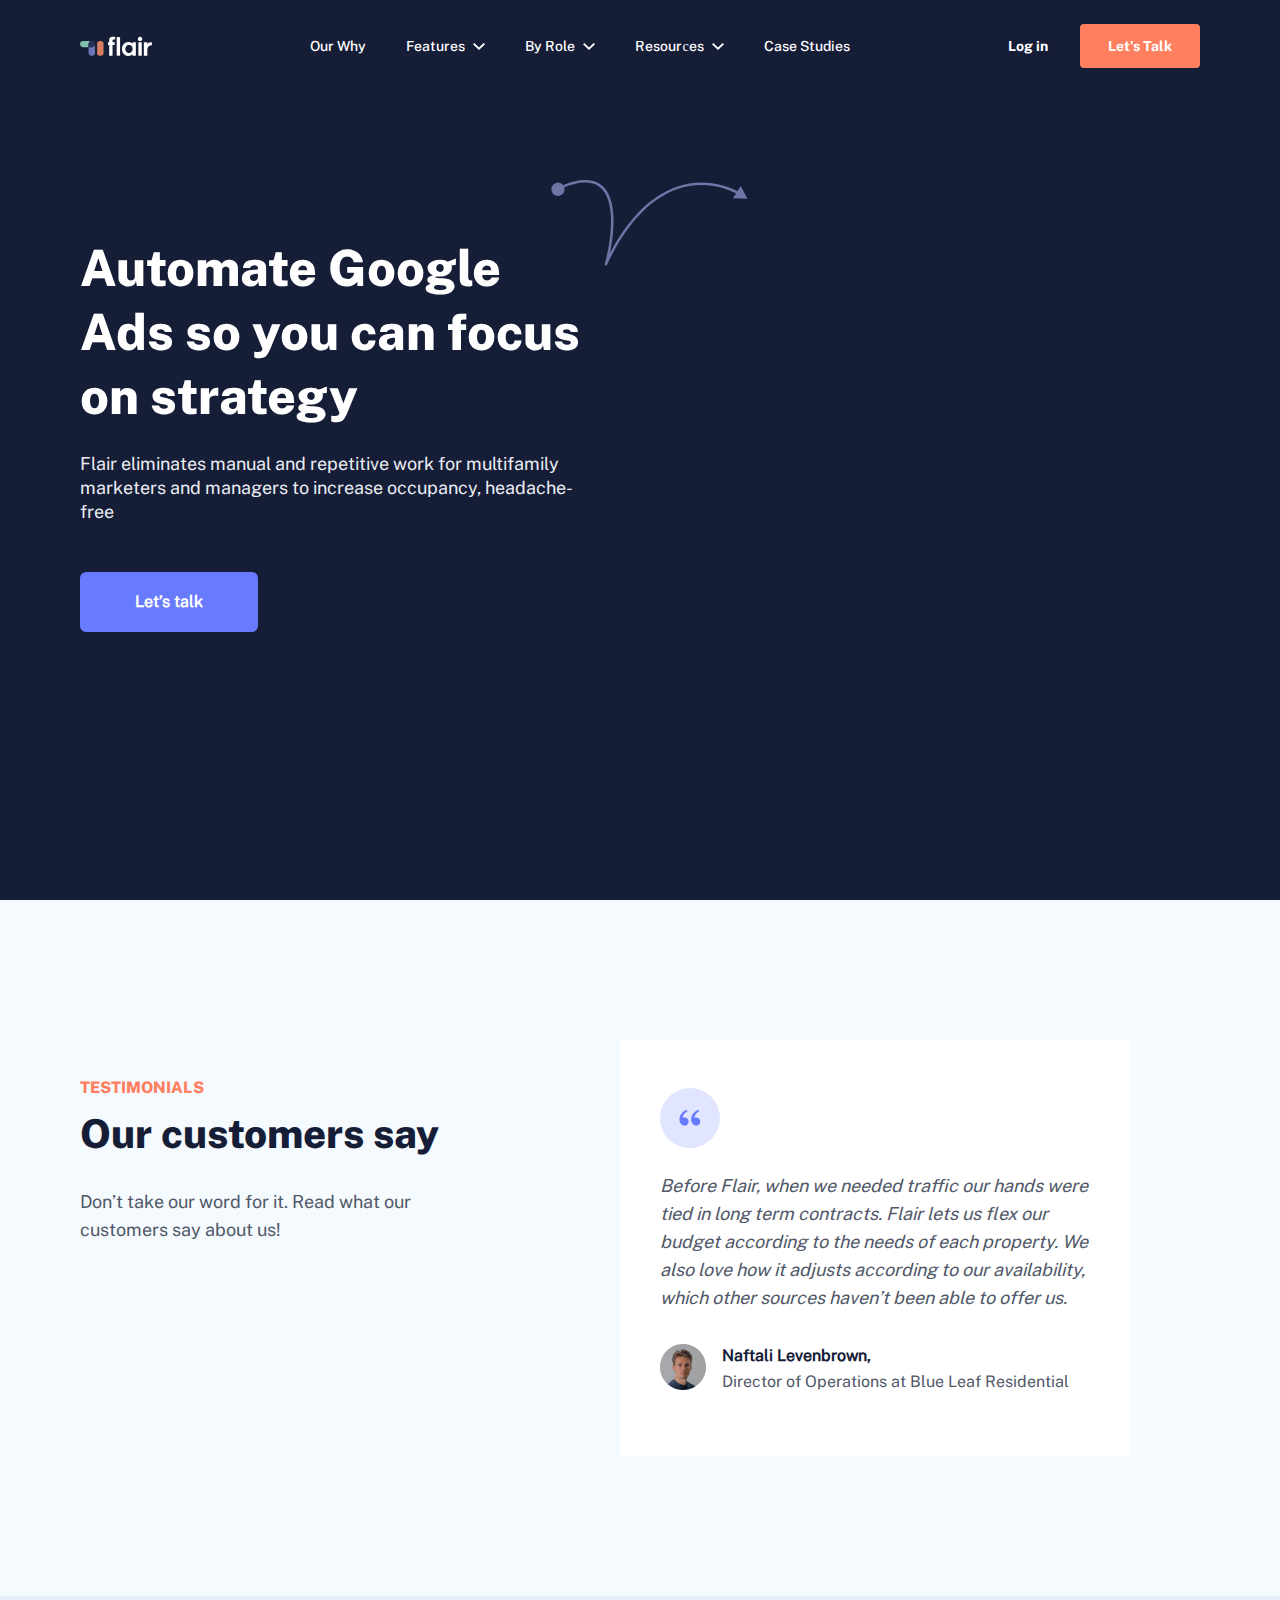
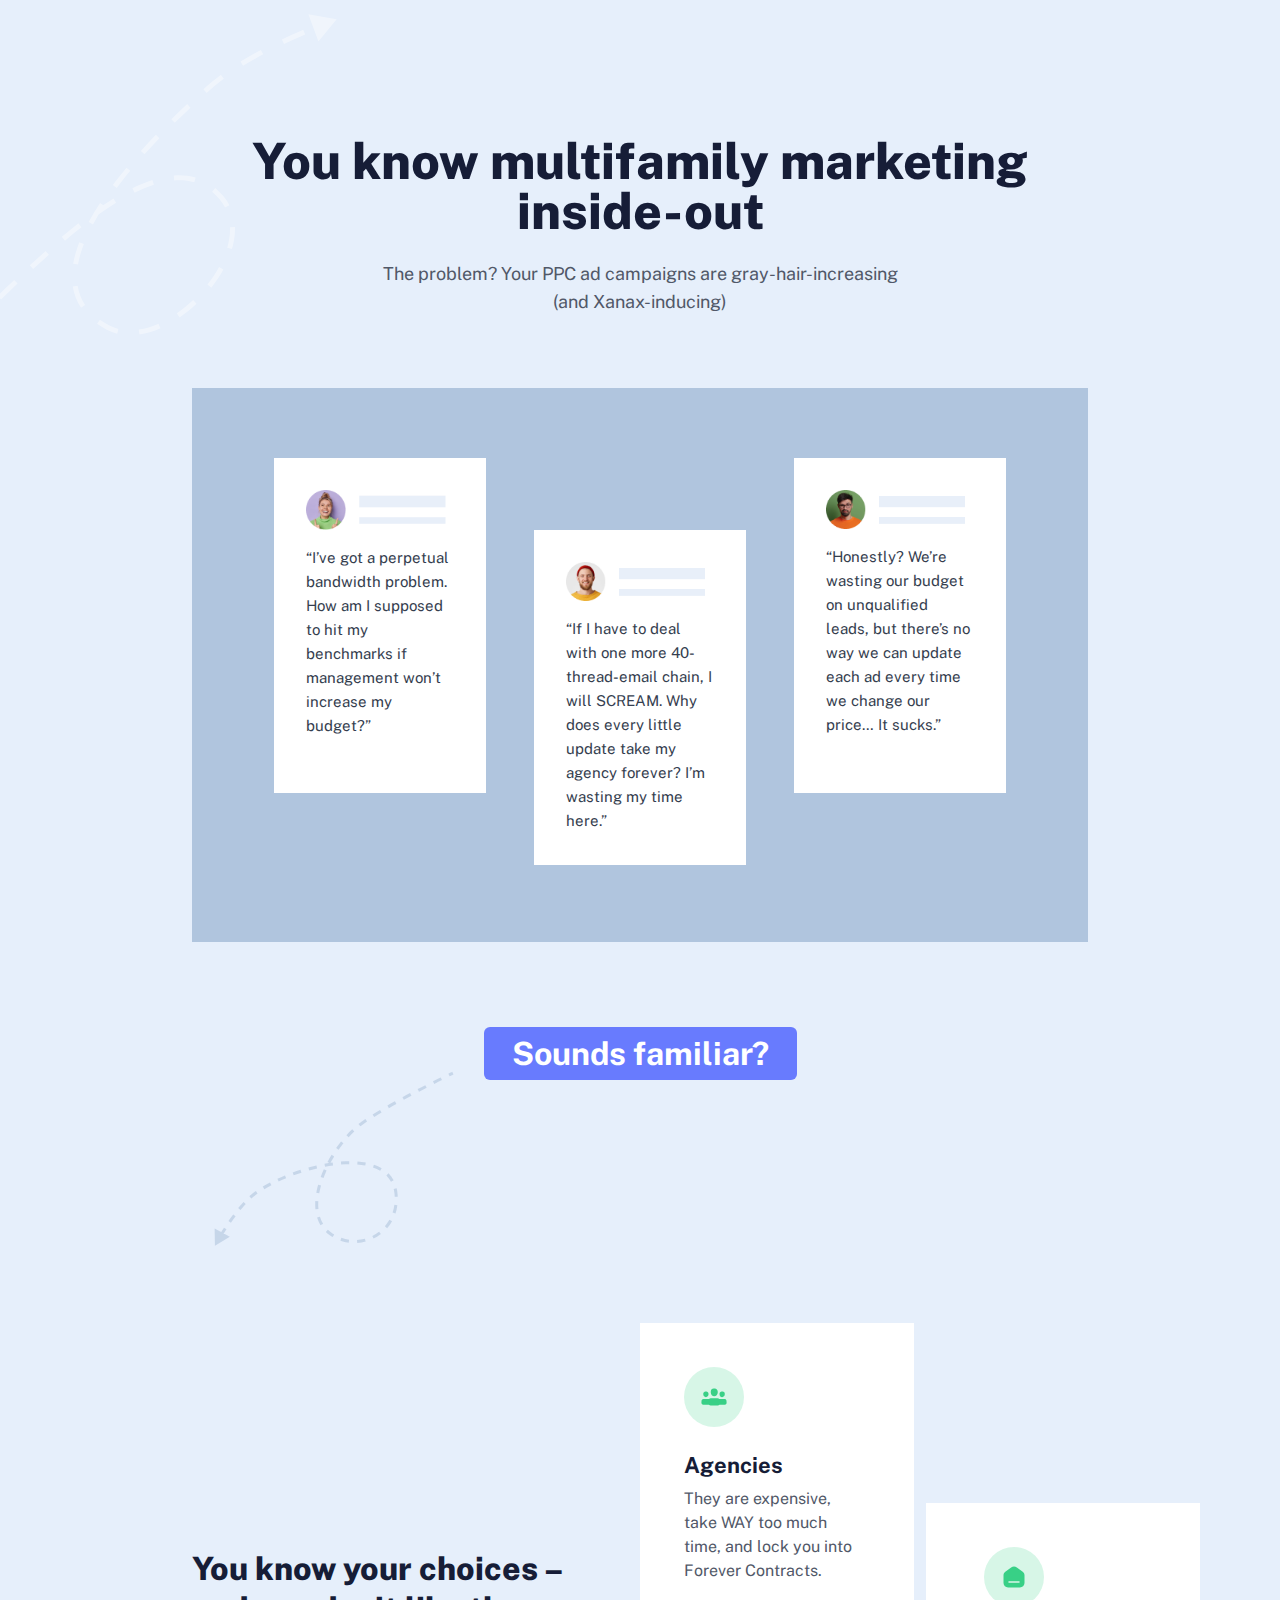
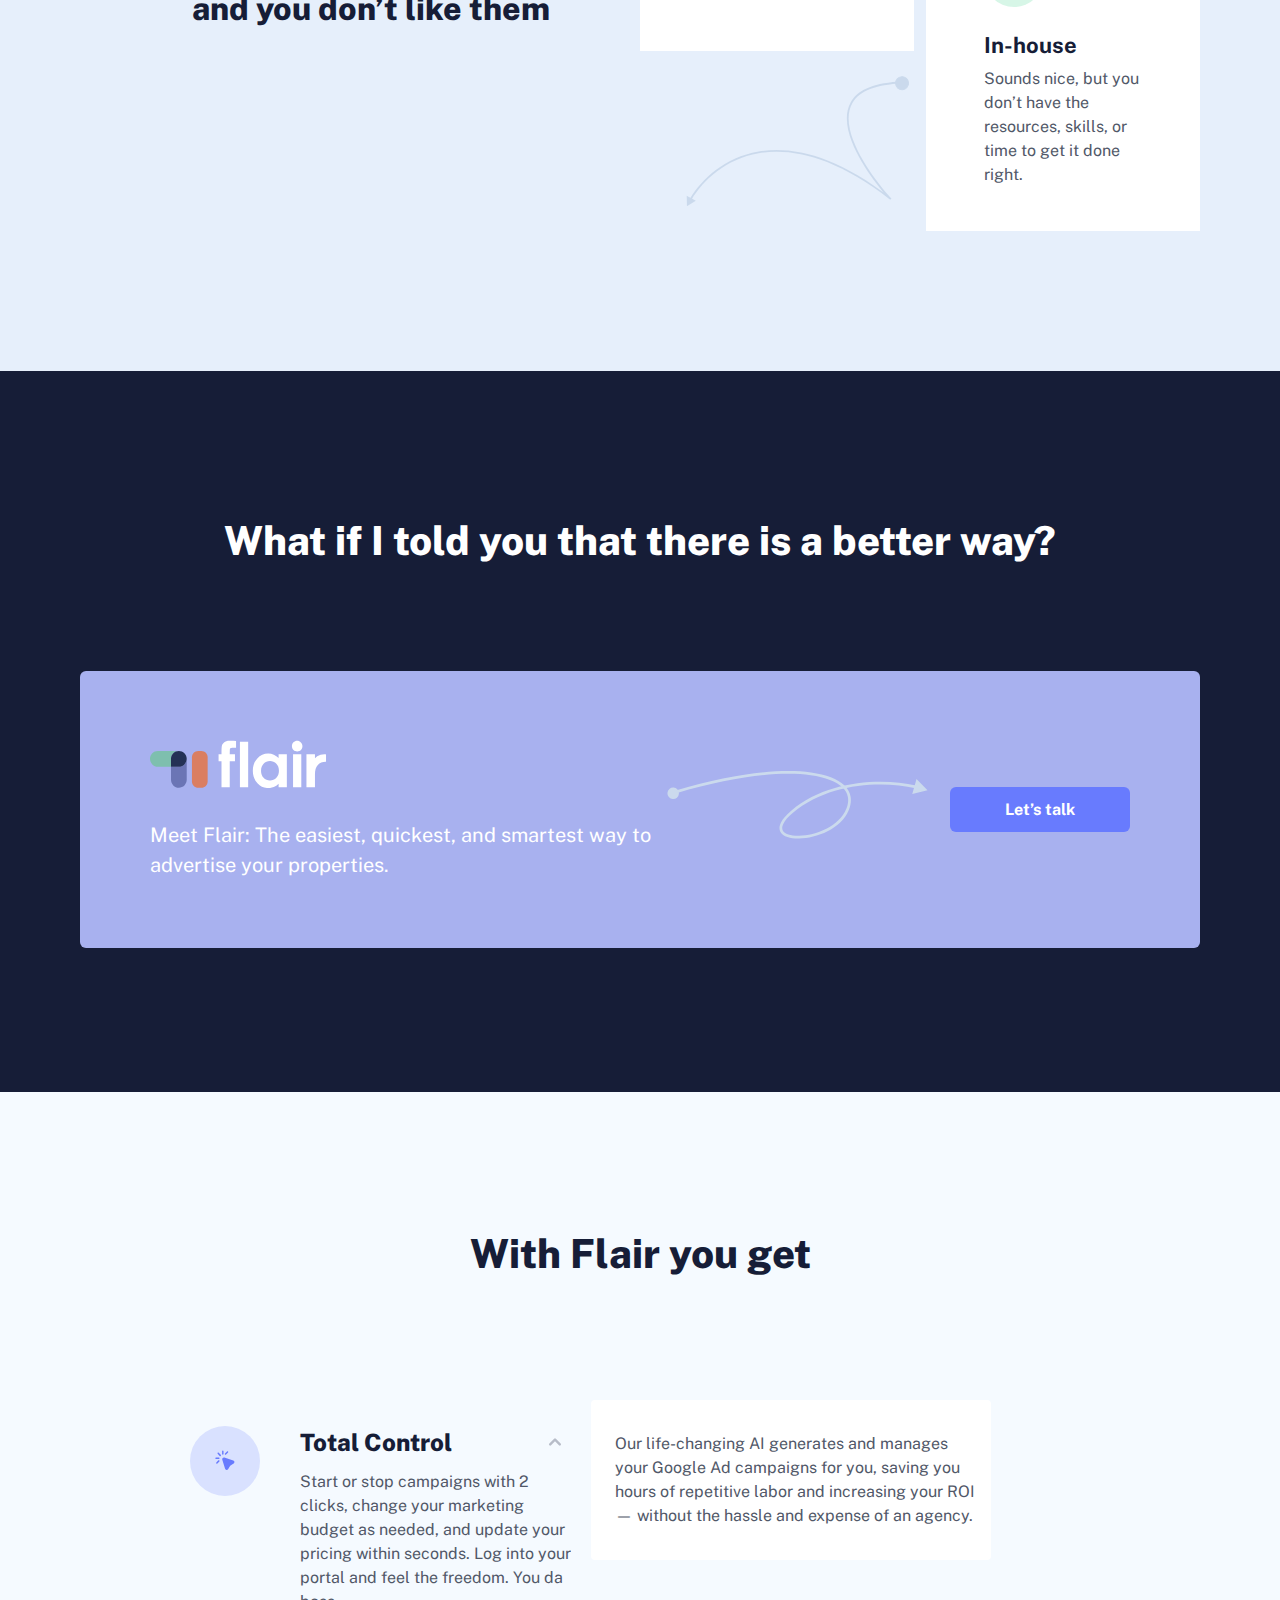
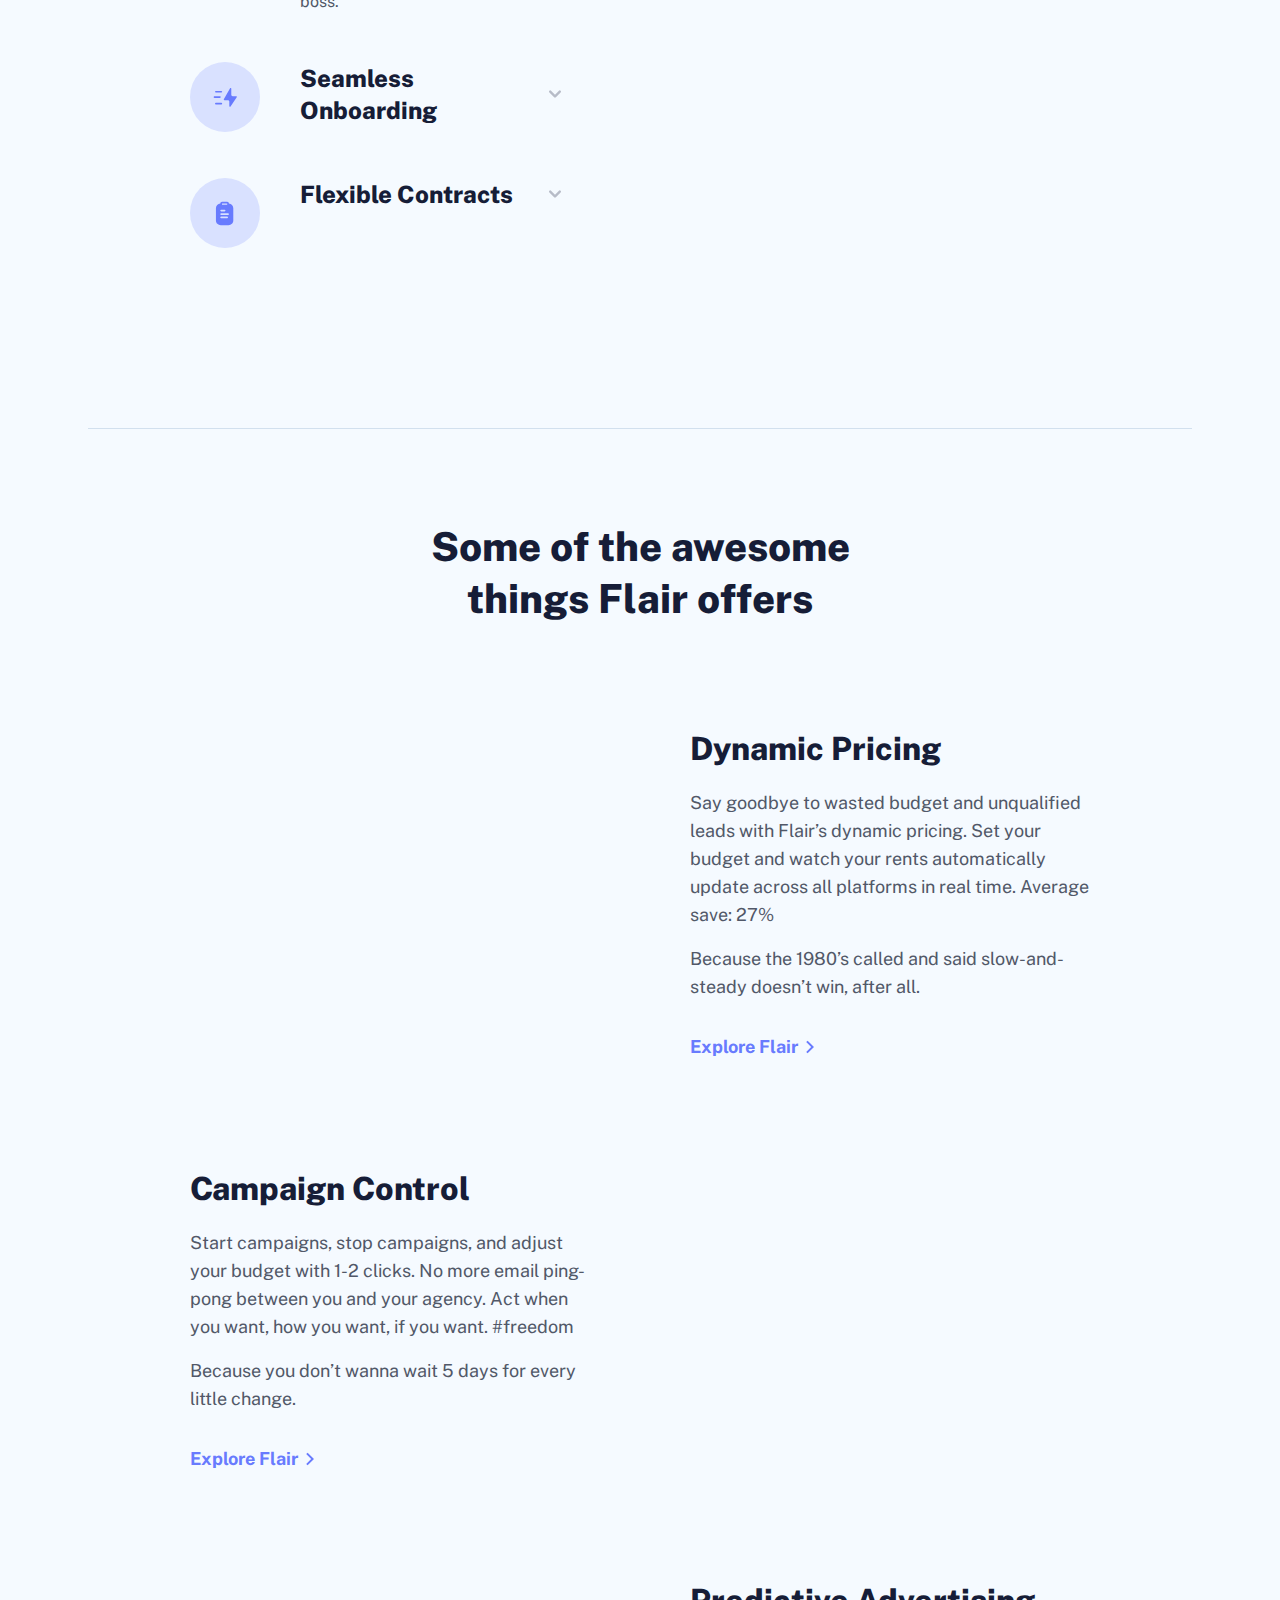
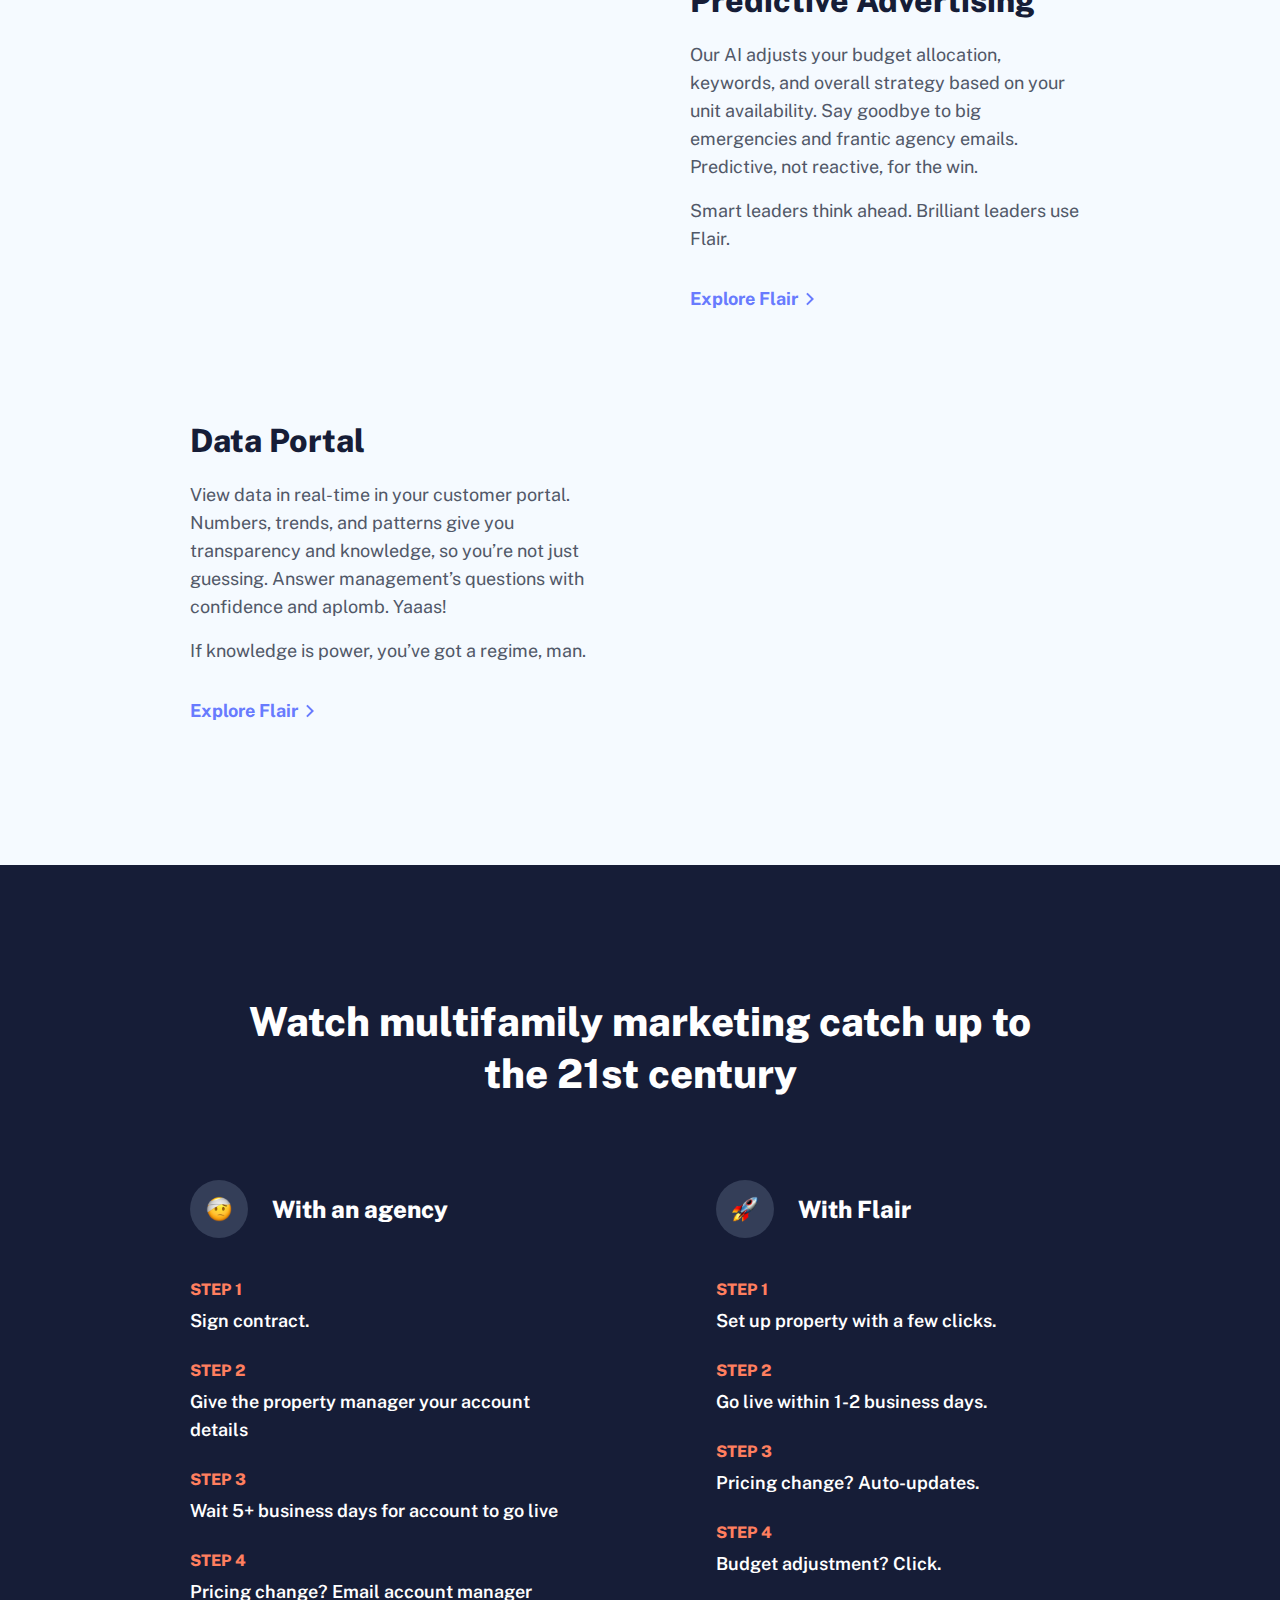
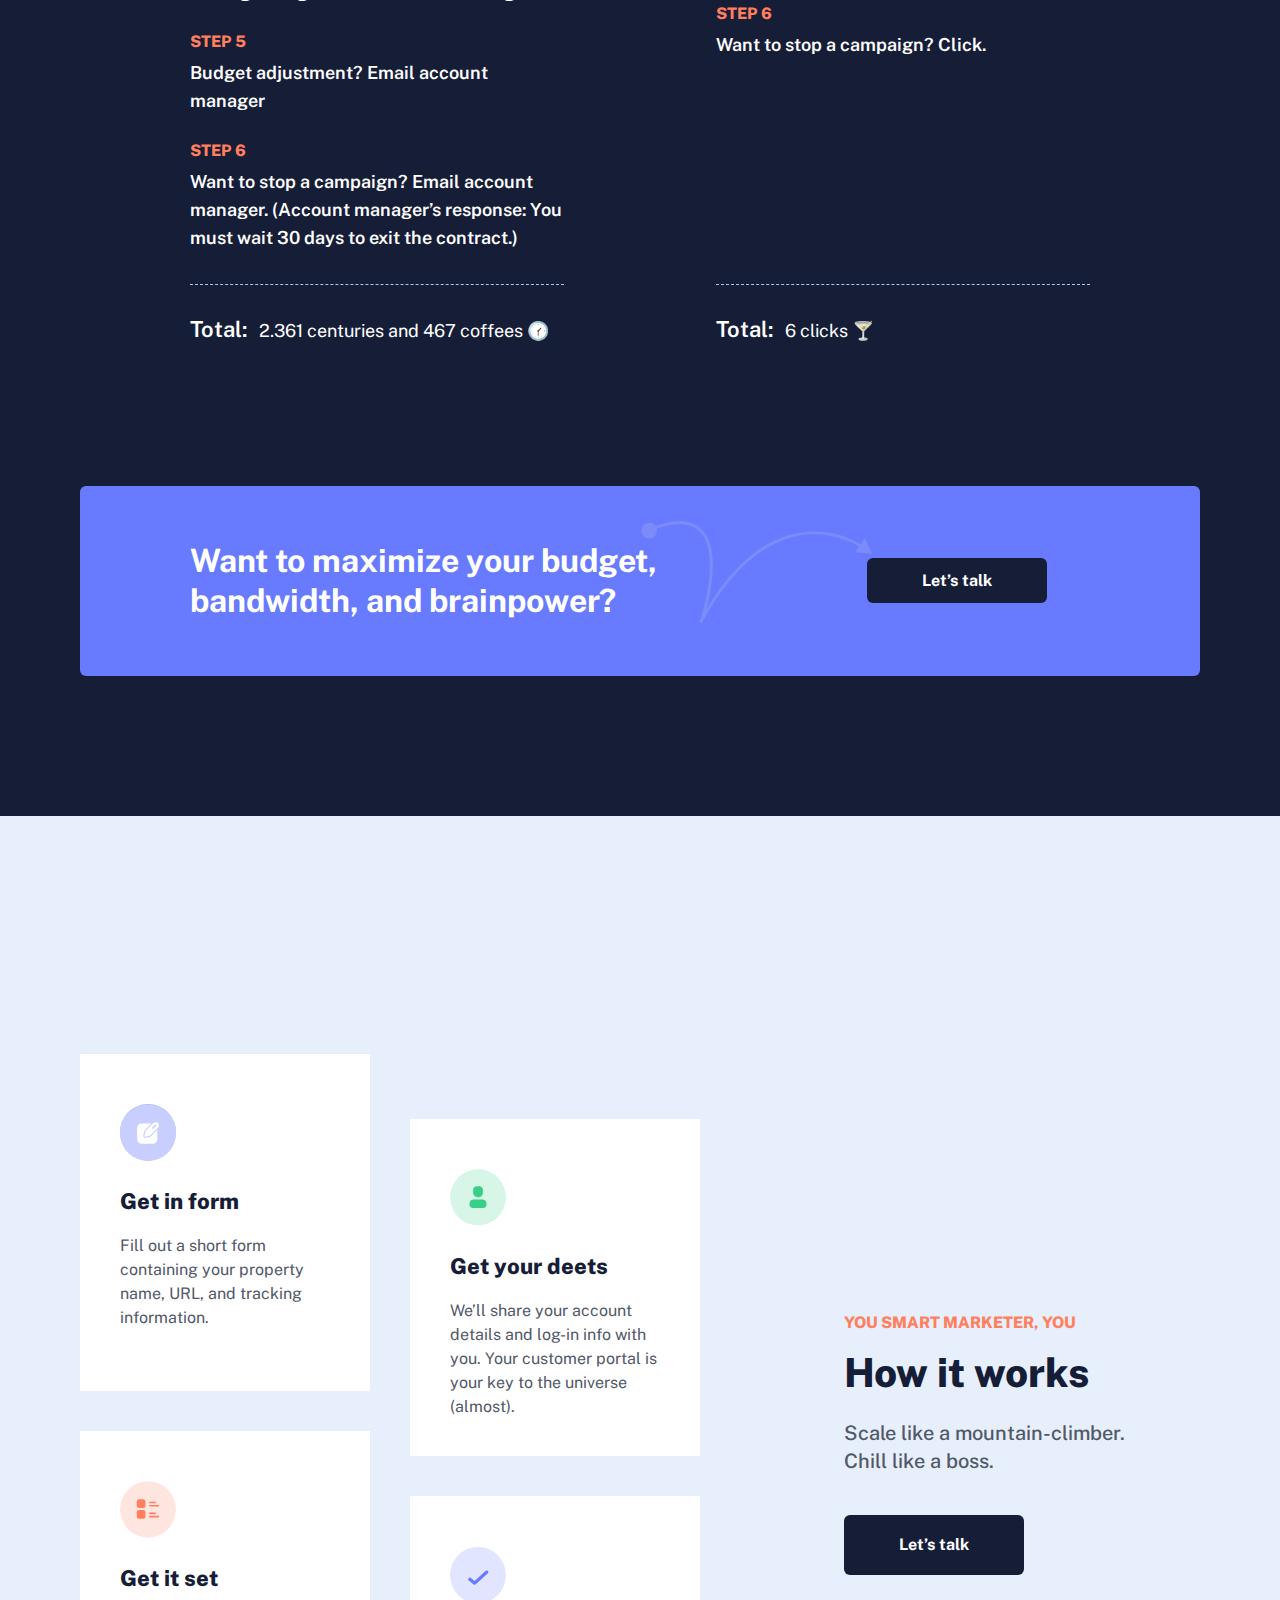
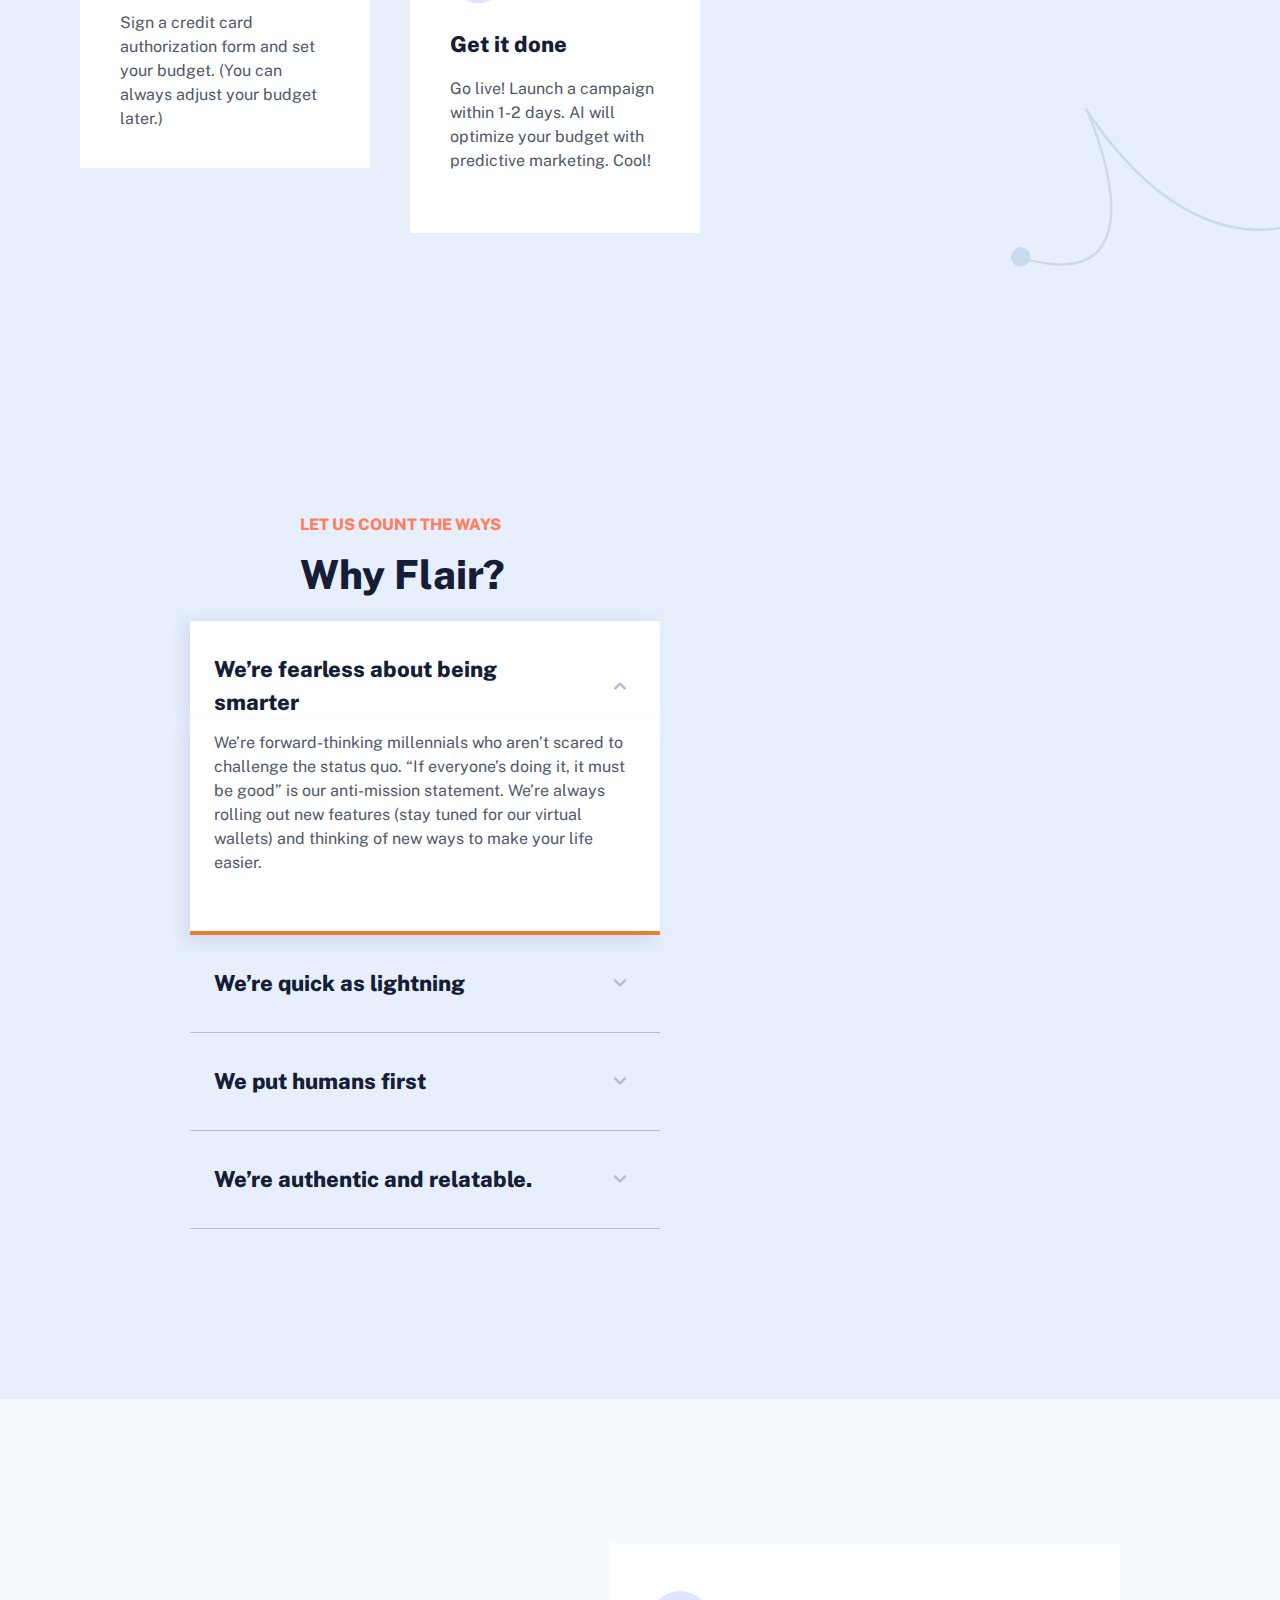
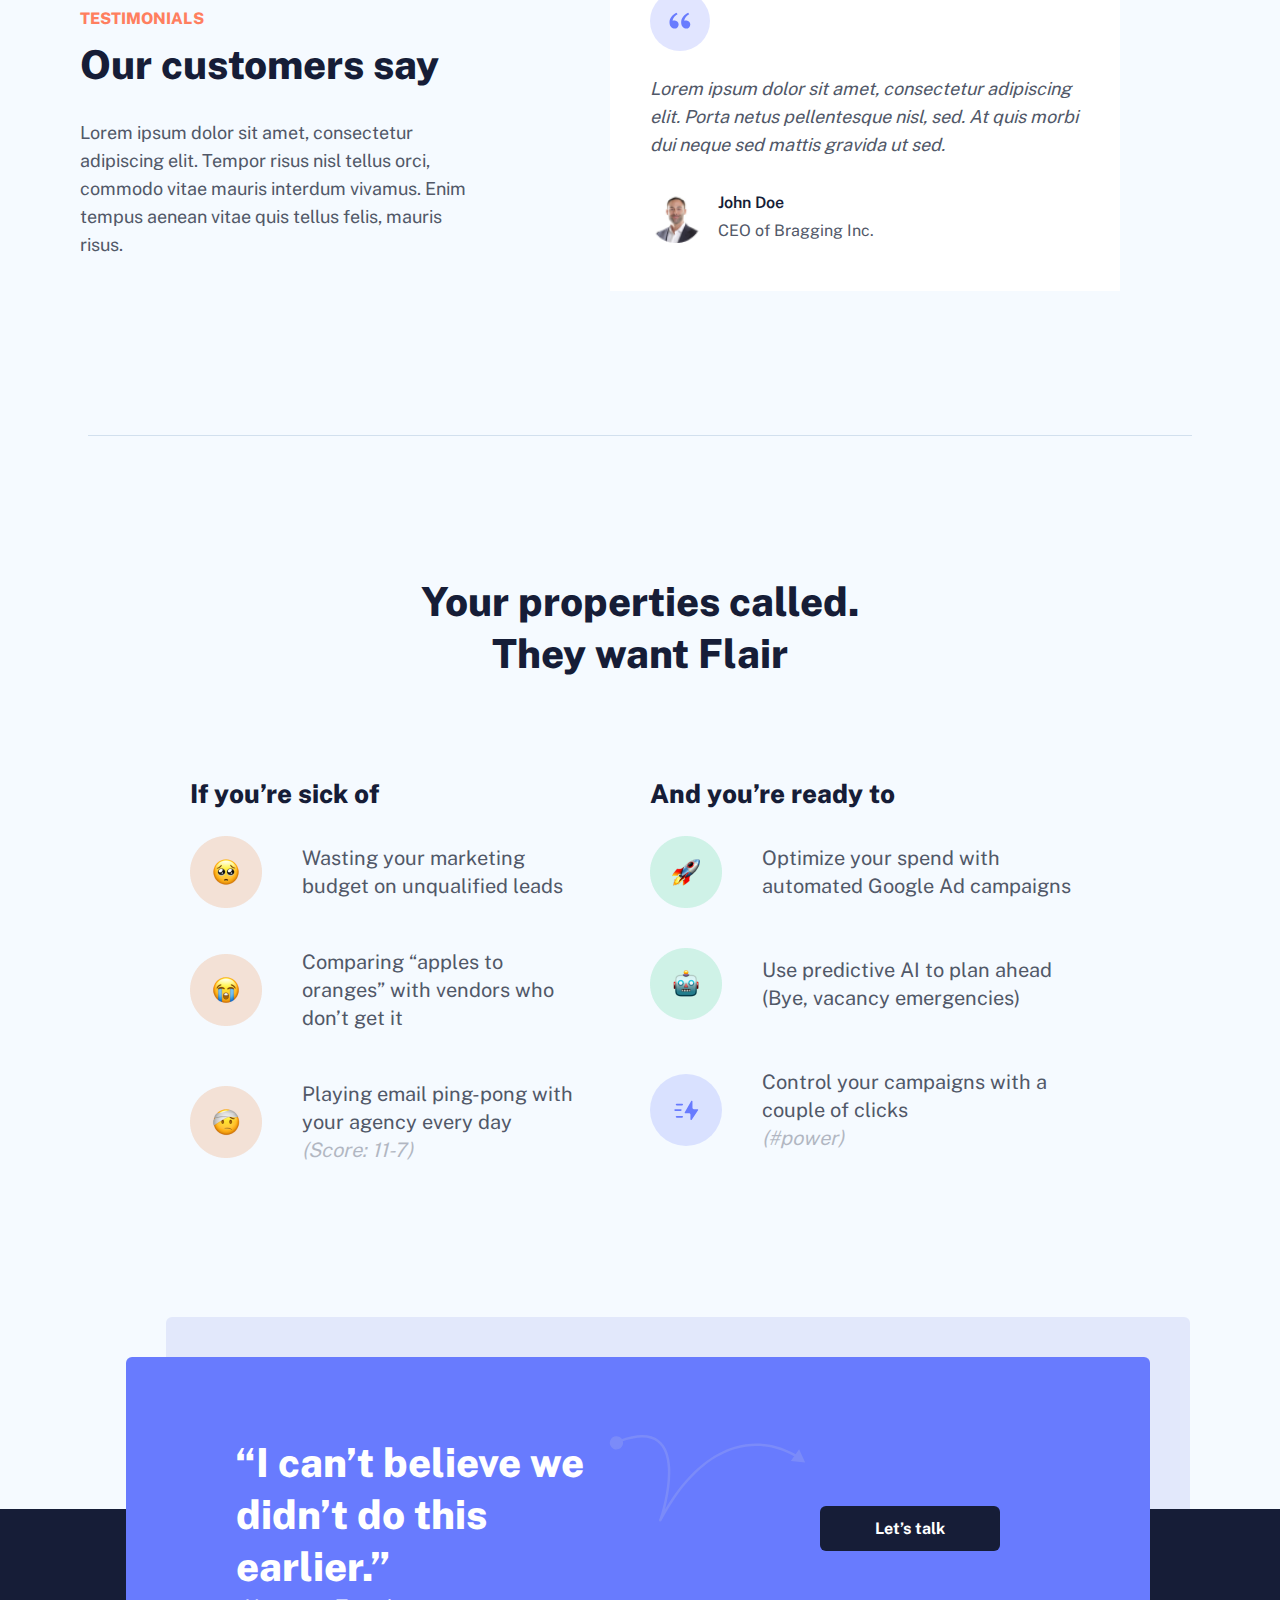
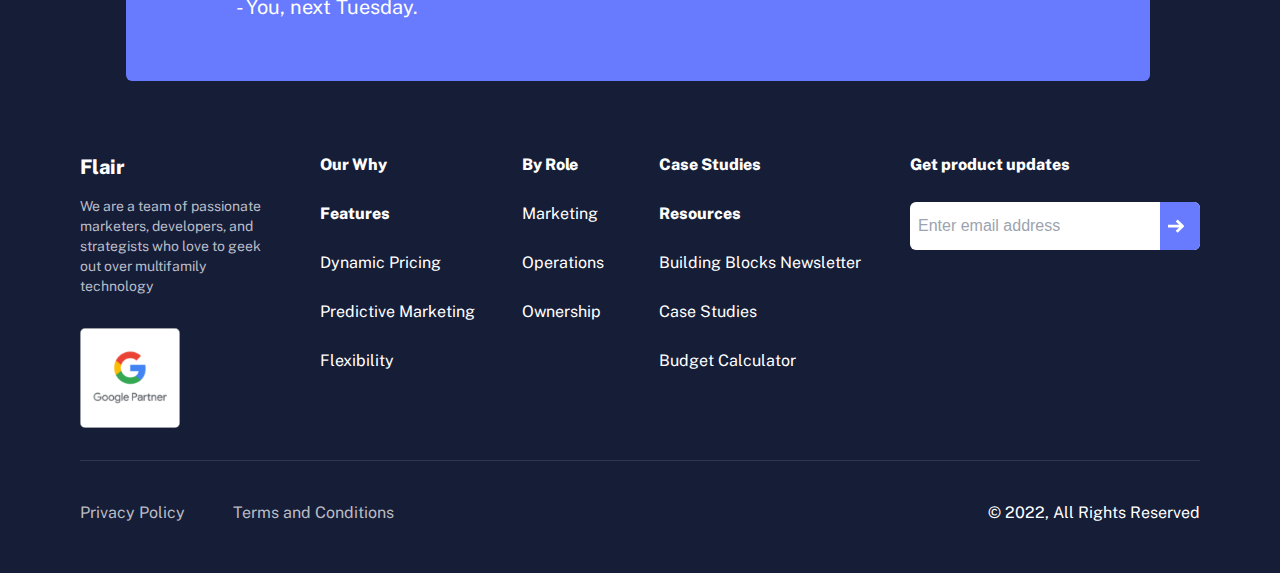
==== commit ef8377a8: "change logo flashing" ====
--- a/src/index.html
+++ b/src/index.html
@@ -57,15 +57,17 @@
 
     <link rel="icon" href="favicon.ico" />
     <link rel="stylesheet" href="./assets/fonts/font.css">
+    <link rel="stylesheet" href="./assets/styles/slick.css">
+    <link rel="stylesheet" href="./assets/styles/slick-theme.css">
     <link href="./output.css" rel="stylesheet" />
     <link rel="stylesheet" href="./assets/styles/custom.css">
   </head>
-  <body onresize="resizeFunc()">
+  <body>
 
 
     <header class="">
       
-      <nav id="mainMenu" class="z-10 bg-color-base text-white  fixed w-full">
+      <nav id="mainMenu" class="z-30 bg-color-base text-white  fixed w-full duration-500">
         <div class="wrap">
           <div class="h-[64px] lg:h-[92px] flex justify-between items-center">
             <a id="lightLogo" href="./index.html" class="cursor-pointer lg:flex">
@@ -81,7 +83,7 @@
             </a>
             <ul class=" font-['PublicSans-Medium'] text-sm gap-10 items-center  hidden lg:flex">
               <li>
-                <a href="./our_why.html" class="">Our Why</a>
+                <a href="./our_why.html" class="h-16 lg:h-[92px] flex items-center hover:text-[#687BFE]">Our Why</a>
               </li>
               <li class="group">
                 <a href="#no" class="h-16 lg:h-[92px]  group-hover:text-[#687BFE] flex items-center">Features
@@ -207,7 +209,7 @@
                 </div>
               </li>
               <li>
-                <a href="./case_studies.html" class="">Case Studies</a>
+                <a href="./case_studies.html" class="h-16 lg:h-[92px] flex items-center hover:text-[#687BFE]">Case Studies</a>
   
               </li>
             </ul>
@@ -249,7 +251,7 @@
                   <img data-accordion-icon="" class="text-[#B7BCC8]  shrink-0" src="./assets/images/icons/mobile_menu/vector_black_down.svg" alt="">
                 </a>
               </p>
-              <div id="mobile_nav_accordion-collapse-body-1" class="duration-300 overflow-y-hidden" aria-labelledby="mobile_nav_accordion-collapse-heading-1">
+              <div id="mobile_nav_accordion-collapse-body-1" class=" overflow-y-hidden" aria-labelledby="mobile_nav_accordion-collapse-heading-1">
                 <div class="mt-[18px] pb-[10px] flex flex-col gap-[14px] max-w-[335px]">
                   <div class="pt-4 pb-6 pl-4 pr-[43px] bg-white">
                     <div class="w-[37px] h-[37px]  rounded-full bg-[#38D086] bg-opacity-20 flex items-center justify-around">
@@ -291,7 +293,7 @@
                   <img data-accordion-icon="" class="text-[#B7BCC8]  shrink-0" src="./assets/images/icons/mobile_menu/vector_black_down.svg" alt="">
                 </a>
               </p>
-              <div id="mobile_nav_accordion-collapse-body-2" class="duration-300 overflow-y-hidden" aria-labelledby="mobile_nav_accordion-collapse-heading-2">
+              <div id="mobile_nav_accordion-collapse-body-2" class=" overflow-y-hidden" aria-labelledby="mobile_nav_accordion-collapse-heading-2">
                 <div class="pt-3 pb-[10px] flex flex-col gap-[14px] max-w-[335px]">
                   <div class="pt-4 pb-6 pl-4 pr-[43px] bg-white">
                     <div class="w-[37px] h-[37px]  rounded-full bg-[#EA7E32] bg-opacity-20 flex items-center justify-around">
@@ -333,7 +335,7 @@
                   <img data-accordion-icon="" class="text-[#B7BCC8]  shrink-0" src="./assets/images/icons/mobile_menu/vector_black_down.svg" alt="">
                 </a>
               </p>
-              <div id="mobile_nav_accordion-collapse-body-3" class="duration-300 overflow-y-hidden" aria-labelledby="mobile_nav_accordion-collapse-heading-3">
+              <div id="mobile_nav_accordion-collapse-body-3" class=" overflow-y-hidden" aria-labelledby="mobile_nav_accordion-collapse-heading-3">
                 <div class="pt-3 pb-[10px] flex flex-col gap-[14px] max-w-[335px]">
                   <div class="pt-4 pb-6 pl-4 pr-[43px] bg-white">
                     <div class="w-[37px] h-[37px]  rounded-full bg-[#D9E1FF] bg-opacity-20 flex items-center justify-around">
@@ -391,7 +393,7 @@
             <a href="https://share.hsforms.com/1mwqI1_kFTziqhGcdXz7o3w3bois" class="flex cursor-pointer"><span class="font-bold text-[16px] px-[55px] py-[18px] text-white bg-[#687BFE] rounded-md  hover:bg-opacity-80 duration-300">Let’s talk</span></a>
           </div>
           <div class="pt-[7.25rem] hidden lg:flex">
-            <img src="./assets/images/home_img/Home_main.png" alt="" class="w-[500px] h-[440px] object-contain ">
+            <img src="./assets/images/home_img/home_main.webp" alt="" class=" object-contain ">
           </div>
         </div>
       </div>
@@ -419,17 +421,13 @@
       </div>
     </section>
 
-    <section id="multifamily" class="bg-[#E6EFFB] pt-16 md:py-[140px]  md:relative">
+    <section id="multifamily" class=" bg-[#E6EFFB] pt-16 md:py-[140px]  md:relative">
       <img src="./assets/images/home_img/Home_inside_top_ine.svg" alt="" class="hidden md:flex absolute top-[18px] left-0">
       <div class="wrap">
         <h2 class="font-['PublicSans-ExtraBold'] pb-6 leading-[50px] text-[40px] md:text-[50px] md:text-center">You know multifamily marketing</br>inside-out</h2>
-        <p class="text-[#515868] pb-[42px] md:pb-[72px] text-base md:text-lg  md:text-center">The problem? Your PPC ad campaigns are gray-hair-increasing</br>(and Xanax-inducing)</p>
+        <p class="text-[#515868] pb-[88px] md:pb-[72px] text-base md:text-lg  md:text-center">The problem? Your PPC ad campaigns are gray-hair-increasing</br>(and Xanax-inducing)</p>
         <div class="xl:px-[112px]">
-          <div class="flex gap-6 justify-end pb-7 md:hidden">
-            <a class="" onclick="moveslideA(-1)"><img src="./assets/images/icons/icons_home/vector_arrow_left.svg" alt=""></a>
-            <a class="" onclick="moveslideA(1)"><img src="./assets/images/icons/icons_home/vector_arrow_right.svg " alt=""></a>
-          </div>
-          <div class="gap-4 md:bg-[#B0C5DE] md:pt-[70px] pb-12 md:pb-[77px] md:px-[30px] lg:px-[82px] md:flex md:justify-between">
+          <div class="marketingSlide gap-4 md:bg-opacity-[15] md:bg-[#B0C5DE] md:pt-[70px] pb-12 md:pb-[77px] md:px-[30px] lg:px-[82px] md:flex md:justify-between">
             <div id="slideA_1" class="slideA bg-white   md:mb-[72px] md:w-[29%] p-8 md:py-7 md:pl-6 md:pr-4 xl:p-8  min-w-[175px]">
               <img src="./assets/images/home_img/Home_inside_1.png" alt="">
               <p class="pt-4 text-[15px] text-[#353E4F] leading-6">“I’ve got a perpetual bandwidth problem. How am I supposed to hit my benchmarks if management won’t increase my budget?”</p>
@@ -446,30 +444,29 @@
         </div>
   
         <div class="md:pt-[5.5rem]">
-          <h3 class="text-center font-['PublicSans-Bold'] text-[32px] text-white relative">
+          <h3 class="text-center font-['PublicSans-Bold'] text-[32px] text-white relative pb-20">
             <span class="bg-[#687BFE] py-2 px-[39px] md:px-7 rounded-md relative">Sounds familiar?
               <img src="./assets/images/home_img/Home_sounds_arrow.svg" alt="" class="absolute top-11 -left-[270px] hidden lg:block">
             </span>
           </h3>
-          <div class="flex gap-6 justify-end pb-7 pt-[52px] md:hidden">
-            <a class="" onclick="moveslideB(-1)"><img src="./assets/images/icons/icons_home/vector_arrow_left.svg" alt=""></a>
-            <a class="" onclick="moveslideB(1)"><img src="./assets/images/icons/icons_home/vector_arrow_right.svg " alt=""></a>
-          </div>
-          <div class="md:pt-[10.3rem] flex md:justify-start lg:justify-between items-center flex-col md:flex-row md:gap-0">
-            <h3 class="pt-6 ml:pt-0 md:mr-3 md:max-w-[280px] lg:max-w-[500px] lg:pl-[112px] text-[28px] md:text-[32px] font-['PublicSans-ExtraBold'] leading-9 md:leading-10 order-2 md:order-1 ">You know your choices – and you don’t like them</h3>
-            <div class="lg:w-[50%] md:flex md:justify-between order-1 md:order-2">
-              <div id="slideB_1" class="slideB bg-white md:mr-3  w-full md:max-w-[290px] p-10 md:p-5 md:mb-[180px] lg:pr-[58px] lg:py-11 lg:pl-11 relative lg:min-w-[205px] ">
+
+          <div class="md:pt-[10.3rem] md:flex md:justify-start lg:justify-between items-center flex-col md:flex-row md:gap-0">
+            <h3 class="hidden md:flex pt-6 ml:pt-0 md:mr-3 md:max-w-[280px] lg:max-w-[500px] lg:pl-[112px] text-[28px] md:text-[32px] font-['PublicSans-ExtraBold'] leading-9 md:leading-10 order-2 md:order-1 ">You know your choices – and you don’t like them</h3>
+            <div class="familierSlide lg:w-[50%] md:flex md:justify-between order-1 md:order-2">
+              <div class=" bg-white md:mr-3  w-full md:max-w-[290px] p-10 md:p-5 md:mb-[180px] lg:pr-[58px] lg:py-11 lg:pl-11 relative lg:min-w-[205px] ">
                 <img src="./assets/images/icons/icons_home/icon_members.svg" alt="" class="pb-6">
                 <p class="font-['PublicSans-Bold'] text-[22px] pb-2 leading-7">Agencies</p>
                 <p class="text-[#515868] text-base leading-6">They are expensive, take WAY too much time, and lock you into Forever Contracts.</p>
                 <img src="./assets/images/home_img/Home_sound_line.svg" alt="" class="pt-10 absolute hidden lg:flex">
               </div>
-              <div id="slideB_2" class="slideB bg-white w-full md:max-w-[290px] p-10 md:p-5 md:mt-[180px] lg:pl-[58px] lg:py-11 lg:pr-11 lg:min-w-[205px] ">
+              <div class=" bg-white w-full md:max-w-[290px] p-10 md:p-5 md:mt-[180px] lg:pl-[58px] lg:py-11 lg:pr-11 lg:min-w-[205px] ">
                 <img src="./assets/images/icons/icons_home/icon_house.svg" alt="" class="pb-6">
                 <p class="font-['PublicSans-Bold'] text-[22px] pb-2 leading-7">In-house</p>
                 <p class="text-[#515868] text-base leading-6">Sounds nice, but you don’t have the resources, skills, or time to get it done right.</p>
               </div>
             </div>
+            <h3 class=" md:hidden pt-6 ml:pt-0 md:mr-3 md:max-w-[280px] lg:max-w-[500px] lg:pl-[112px] text-[28px] md:text-[32px] font-['PublicSans-ExtraBold'] leading-9 md:leading-10 order-2 md:order-1 ">You know your choices – and you don’t like them</h3>
+
           </div>
         </div>
       </div>
@@ -478,13 +475,13 @@
     <section id="better" class="bg-[#E6EFFB] md:bg-[#161D37]  pt-[104px] md:pt-[140px] pb-16 md:pb-36">
       <div class="wrap">
         <h2 class="font-['PublicSans-ExtraBold'] pb-10 md:pb-[6.25rem] text-[32px] md:text-[2.5rem] text-center md:text-white">What if I told you that there is a better way?</h2>
-        <div class="flex flex-col md:flex gap-8 md:gap-28 bg-[#161D37] md:bg-[#A8B1EF] pt-[50px] pb-[48px] px-5 md:py-[68px] md:px-[70px] rounded-md items-center justify-between">
+        <div class="flex flex-col md:flex-row gap-8 md:gap-1 bg-[#161D37] md:bg-[#A8B1EF] pt-[50px] pb-[48px] px-5 md:py-[68px] md:px-[70px] rounded-md items-center justify-between">
           <div class="w-full md:w-[57%] relative">
             <img src="./assets/images/home_img/Logo_big_better.svg" alt="" class="pb-8">
             <p class="text-xl leading-[30px] text-white">Meet Flair: The easiest, quickest, and smartest way to advertise your properties.</p>
             <img src="./assets/images/home_img/Home_talk_arrow.svg" alt="" class="-top-8 -right-[14rem] absolute hidden lg:flex">
           </div>
-          <a href="https://share.hsforms.com/1mwqI1_kFTziqhGcdXz7o3w3bois"  class="md:pr-10"><span class="bg-[#687BFE] py-[13px] px-[74px] md:px-[55px] rounded-md font-['PublicSans-Bold'] cursor-pointer text-white  hover:bg-opacity-80 duration-300">Let’s talk</span></a>
+          <a href="https://share.hsforms.com/1mwqI1_kFTziqhGcdXz7o3w3bois"  class="lg:pr-10"><span class="bg-[#687BFE] py-[13px] px-[74px] md:px-[55px] rounded-md font-['PublicSans-Bold'] cursor-pointer text-white  hover:bg-opacity-80 duration-300">Let’s talk</span></a>
         </div>
       </div>
     </section>
@@ -497,42 +494,42 @@
             <div id="accordion-collapse" data-accordion="collapse">
               <div class="flex justify-center md:justify-start pb-10">
                 <img data-accordion-icon src="./assets/images/icons/icons_home/icon_click.svg" alt="" class="w-[50px] h-[50px] lg:w-[70px] lg:h-[70px] mr-5 lg:mr-10">  
-                <div id="get_accordion_1" class="w-[260px] md:w-[300px] duration-500">
+                <div id="get_accordion_1" class="w-[260px] md:w-[300px] ">
                   <h2 id="accordion-collapse-heading-1 pb-3">
                     <a class="flex items-center justify-between w-full font-['PublicSans-ExtraBold'] text-xl md:text-2xl cursor-pointer" data-accordion-target="#accordion-collapse-body-1" aria-expanded="true" aria-controls="accordion-collapse-body-1">
                       <span>Total Control</span>
                       <svg data-accordion-icon="" class="text-[#B7BCC8] w-8 h-6 rotate-180 shrink-0" fill="currentColor" viewBox="0 0 20 20" ><path fill-rule="evenodd" d="M5.293 7.293a1 1 0 011.414 0L10 10.586l3.293-3.293a1 1 0 111.414 1.414l-4 4a1 1 0 01-1.414 0l-4-4a1 1 0 010-1.414z" clip-rule="evenodd"></path></svg>
                     </a>
                   </h2>
-                  <div id="accordion-collapse-body-1" class="pt-3 w-full  overflow-y-hidden duration-500 h-full" aria-labelledby="accordion-collapse-heading-1">
+                  <div id="accordion-collapse-body-1" class="pt-3 w-full  overflow-y-hidden  h-full" aria-labelledby="accordion-collapse-heading-1">
                     <p class="mb-2 text-base text-[#515868] leading-6">Start or stop campaigns with 2 clicks, change your marketing budget as needed, and update your pricing within seconds. Log into your portal and feel the freedom. You da boss.</p>
                   </div>
                 </div>
               </div>
               <div  class="flex justify-center md:justify-start pb-10">
                 <img data-accordion-icon src="./assets/images/icons/icons_home/icon_spark.svg" alt="" class="w-[50px] h-[50px] lg:w-[70px] lg:h-[70px] mr-5 lg:mr-10">  
-                <div id="get_accordion_2" class="w-[260px] md:w-[300px] duration-500">
+                <div id="get_accordion_2" class="w-[260px] md:w-[300px] ">
                   <h2 id="accordion-collapse-heading-2 pb-3">
                     <a class="flex items-center justify-between w-full font-['PublicSans-ExtraBold'] text-xl md:text-2xl cursor-pointer" data-accordion-target="#accordion-collapse-body-2" aria-expanded="true" aria-controls="accordion-collapse-body-2">
                       <span>Seamless Onboarding</span>
                       <svg data-accordion-icon="" class="text-[#B7BCC8] w-8 h-6 rotate-180 shrink-0" fill="currentColor" viewBox="0 0 20 20" ><path fill-rule="evenodd" d="M5.293 7.293a1 1 0 011.414 0L10 10.586l3.293-3.293a1 1 0 111.414 1.414l-4 4a1 1 0 01-1.414 0l-4-4a1 1 0 010-1.414z" clip-rule="evenodd"></path></svg>
                     </a>
                   </h2>
-                  <div id="accordion-collapse-body-2" class="pt-3 w-full  overflow-y-hidden  duration-500  h-0" aria-labelledby="accordion-collapse-heading-2">
+                  <div id="accordion-collapse-body-2" class="pt-3 w-full  overflow-y-hidden    h-0" aria-labelledby="accordion-collapse-heading-2">
                     <p class="mb-2 text-base text-[#515868] leading-6">Our onboarding process is butter-smooth and cheetah-quick, allowing you to launch within 1-2 days. Centuries-long onboarding with lots of excel files and emails? Nope. We like to save time.</p>
                   </div>
                 </div>
               </div>
               <div class="flex justify-center md:justify-start pb-10">
                 <img data-accordion-icon src="./assets/images/icons/icons_home/icon_bill.svg" alt="" class="w-[50px] h-[50px] lg:w-[70px] lg:h-[70px] mr-5 lg:mr-10">  
-                <div id="get_accordion_3" class="w-[260px] md:w-[300px] duration-500">
+                <div id="get_accordion_3" class="w-[260px] md:w-[300px] ">
                   <h2 id="accordion-collapse-heading-3 pb-3">
                     <a class="flex items-center justify-between w-full font-['PublicSans-ExtraBold'] text-xl md:text-2xl cursor-pointer" data-accordion-target="#accordion-collapse-body-3" aria-expanded="true" aria-controls="accordion-collapse-body-3">
                       <span>Flexible Contracts</span>
                       <svg data-accordion-icon="" class="text-[#B7BCC8] w-8 h-6 rotate-180 shrink-0" fill="currentColor" viewBox="0 0 20 20" ><path fill-rule="evenodd" d="M5.293 7.293a1 1 0 011.414 0L10 10.586l3.293-3.293a1 1 0 111.414 1.414l-4 4a1 1 0 01-1.414 0l-4-4a1 1 0 010-1.414z" clip-rule="evenodd"></path></svg>
                     </a>
                   </h2>
-                  <div id="accordion-collapse-body-3" class="pt-3 w-full  overflow-y-hidden  duration-500 h-0" aria-labelledby="accordion-collapse-heading-3">
+                  <div id="accordion-collapse-body-3" class="pt-3 w-full  overflow-y-hidden   h-0" aria-labelledby="accordion-collapse-heading-3">
                     <p class="mb-2 text-base text-[#515868] leading-6">Some months are busier than others – why should your advertising budget be the same? Flair offers month-by-month contracts because we care about your success more than our bottom line. Pause in 1-click in the portal.</p>
                   </div>
                 </div>
@@ -556,7 +553,7 @@
         <div class="flex flex-col md:flex-row pb-10 md:pb-[6.5rem] xl:pl-[4.375rem] lg:pl-8 xl:pr-[6.875rem] lg:pr-14 gap-6 justify-between">
           <img src="./assets/images/home_img/lt/Home_Dynamic.webp" alt="" class="hidden lg:flex object-contain md:w-[55%]">
           <img src="./assets/images/home_img/tb/Home_Dynamic.webp" alt="" class="hidden md:flex lg:hidden object-contain md:w-[55%]">
-          <img src="./assets/images/home_img/ip/Home_Dynamic.webp" alt="" class="md:hidden object-contain md:w-[55%]">
+          <img src="./assets/images/home_img/ip/Home_Dynamic.webp" alt="" class="md:hidden object-none md:w-[55%] m-auto">
           <div class="md:w-[400px]">
             <h3 class="font-['PublicSans-ExtraBold'] text-[32px] pb-4">Dynamic Pricing</h3>
             <p class="text-[#515868] pb-4 leading-7 text-lg">Say goodbye to wasted budget and unqualified leads with Flair’s dynamic pricing. Set your budget and watch your rents automatically update across all platforms in real time. Average save: 27%</p>
@@ -573,12 +570,12 @@
           </div>
           <img src="./assets/images/home_img/lt/Home_Campaign.webp" alt="" class="hidden lg:flex object-contain w-full md:w-[55%] order-1 md:order-2">
           <img src="./assets/images/home_img/tb/Home_Campaign.webp" alt="" class="hidden md:flex lg:hidden object-contain w-full md:w-[55%] order-1 md:order-2">
-          <img src="./assets/images/home_img/ip/Home_Campaign.webp" alt="" class="md:hidden object-contain w-full md:w-[55%] order-1 md:order-2">
+          <img src="./assets/images/home_img/ip/Home_Campaign.webp" alt="" class="md:hidden object-none  order-1 m-auto">
         </div>
         <div class="flex flex-col md:flex-row pb-10 md:pb-[6.5rem] xl:pl-[4.375rem] lg:pl-8 xl:pr-[6.875rem] lg:pr-14 gap-6 justify-between">
           <img src="./assets/images/home_img/lt/Home_Predictive.webp" alt="" class="hidden lg:flex object-contain w-full md:w-[55%]">
           <img src="./assets/images/home_img/tb/Home_Predictive.webp" alt="" class="hidden md:flex lg:hidden object-contain w-full md:w-[55%]">
-          <img src="./assets/images/home_img/ip/Home_Predictive.webp" alt="" class="md:hidden object-contain w-full md:w-[55%]">
+          <img src="./assets/images/home_img/ip/Home_Predictive.webp" alt="" class="md:hidden object-none   m-auto">
           <div class="md:w-[400px]">
             <h3 class="font-['PublicSans-ExtraBold'] text-[32px] pb-4">Predictive Advertising</h3>
             <p class="text-[#515868] pb-4 leading-7 text-lg">Our AI adjusts your budget allocation, keywords, and overall strategy based on your unit availability. Say goodbye to big emergencies and frantic agency emails. Predictive, not reactive, for the win.</p>
@@ -595,7 +592,7 @@
           </div>
           <img src="./assets/images/home_img/lt/Home_data.webp" alt="" class="hidden lg:flex object-contain w-full md:w-[55%] order-1 md:order-2">
           <img src="./assets/images/home_img/tb/Home_data.webp" alt="" class="hidden md:flex lg:hidden object-contain w-full md:w-[55%] order-1 md:order-2">
-          <img src="./assets/images/home_img/ip/Home_data.webp" alt="" class="md:hidden object-contain w-full md:w-[55%] order-1 md:order-2">
+          <img src="./assets/images/home_img/ip/Home_data.webp" alt="" class="md:hidden object-none order-1 m-auto">
         </div>
       </div>
     </section>
@@ -612,27 +609,27 @@
                   <p class="font-['PublicSans-ExtraBold'] text-2xl text-white">With an agency</p>
                 </li>
                 <li class="pb-6">
-                  <p class="text-[#FF7F5F] font-['PublicSans-ExtraBold'] pb-[0.3125rem]">step 1</p>
+                  <p class="text-[#FF7F5F] font-['PublicSans-ExtraBold'] pb-[0.3125rem] uppercase">step 1</p>
                   <p class="text-white text-lg font-['PublicSans-SemiBold'] leading-7">Sign contract.</p>
                 </li>
                 <li class="pb-6">
-                  <p class="text-[#FF7F5F] font-['PublicSans-ExtraBold'] pb-[0.3125rem]">step 2</p>
+                  <p class="text-[#FF7F5F] font-['PublicSans-ExtraBold'] pb-[0.3125rem] uppercase">step 2</p>
                   <p class="text-white text-lg font-['PublicSans-SemiBold'] leading-7">Give the property manager your account details</p>
                 </li>
                 <li class="pb-6">
-                  <p class="text-[#FF7F5F] font-['PublicSans-ExtraBold'] pb-[0.3125rem]">step 3</p>
+                  <p class="text-[#FF7F5F] font-['PublicSans-ExtraBold'] pb-[0.3125rem] uppercase">step 3</p>
                   <p class="text-white text-lg font-['PublicSans-SemiBold'] leading-7">Wait 5+ business days for account to go live</p>
                 </li>
                 <li class="pb-6">
-                  <p class="text-[#FF7F5F] font-['PublicSans-ExtraBold'] pb-[0.3125rem]">step 4</p>
+                  <p class="text-[#FF7F5F] font-['PublicSans-ExtraBold'] pb-[0.3125rem] uppercase">step 4</p>
                   <p class="text-white text-lg font-['PublicSans-SemiBold'] leading-7">Pricing change? Email account manager</p>
                 </li>
                 <li class="pb-6">
-                  <p class="text-[#FF7F5F] font-['PublicSans-ExtraBold'] pb-[0.3125rem]">step 5</p>
+                  <p class="text-[#FF7F5F] font-['PublicSans-ExtraBold'] pb-[0.3125rem] uppercase">step 5</p>
                   <p class="text-white text-lg font-['PublicSans-SemiBold'] leading-7">Budget adjustment? Email account manager</p>
                 </li>
                 <li class="pb-8">
-                  <p class="text-[#FF7F5F] font-['PublicSans-ExtraBold'] pb-[0.3125rem]">step 6</p>
+                  <p class="text-[#FF7F5F] font-['PublicSans-ExtraBold'] pb-[0.3125rem] uppercase">step 6</p>
                   <p class="text-white text-lg font-['PublicSans-SemiBold'] leading-7">Want to stop a campaign? Email account manager. (Account manager’s response: You must wait 30 days to exit the contract.)</p>
                 </li>
               </ul>
@@ -647,23 +644,23 @@
                   <p class="font-['PublicSans-ExtraBold'] text-2xl text-white">With Flair</p>
                 </li>
                 <li class="pb-6">
-                  <p class="text-[#FF7F5F] font-['PublicSans-ExtraBold'] pb-[0.3125rem]">step 1</p>
+                  <p class="text-[#FF7F5F] font-['PublicSans-ExtraBold'] pb-[0.3125rem] uppercase">step 1</p>
                   <p class="text-white text-lg font-['PublicSans-SemiBold'] leading-7">Set up property with a few clicks.</p>
                 </li>
                 <li class="pb-6">
-                  <p class="text-[#FF7F5F] font-['PublicSans-ExtraBold'] pb-[0.3125rem]">step 2</p>
+                  <p class="text-[#FF7F5F] font-['PublicSans-ExtraBold'] pb-[0.3125rem] uppercase">step 2</p>
                   <p class="text-white text-lg font-['PublicSans-SemiBold'] leading-7">Go live within 1-2 business days.</p>
                 </li>
                 <li class="pb-6">
-                  <p class="text-[#FF7F5F] font-['PublicSans-ExtraBold'] pb-[0.3125rem]">step 3</p>
+                  <p class="text-[#FF7F5F] font-['PublicSans-ExtraBold'] pb-[0.3125rem] uppercase">step 3</p>
                   <p class="text-white text-lg font-['PublicSans-SemiBold'] leading-7">Pricing change? Auto-updates.</p>
                 </li>
                 <li class="pb-6">
-                  <p class="text-[#FF7F5F] font-['PublicSans-ExtraBold'] pb-[0.3125rem]">step 4</p>
+                  <p class="text-[#FF7F5F] font-['PublicSans-ExtraBold'] pb-[0.3125rem] uppercase">step 4</p>
                   <p class="text-white text-lg font-['PublicSans-SemiBold'] leading-7">Budget adjustment? Click.</p>
                 </li>
                 <li class="pb-6">
-                  <p class="text-[#FF7F5F] font-['PublicSans-ExtraBold'] pb-[0.3125rem]">step 6</p>
+                  <p class="text-[#FF7F5F] font-['PublicSans-ExtraBold'] pb-[0.3125rem] uppercase">step 6</p>
                   <p class="text-white text-lg font-['PublicSans-SemiBold'] leading-7">Want to stop a campaign? Click.</p>
                 </li>
               </ul>
@@ -715,7 +712,7 @@
             </div>
           </div>
           <div class="flex flex-col items-start order-1 lg:order-2">
-            <p class="text-[#FF7F5F] font-['PublicSans-ExtraBold'] pb-1 md:pb-2">You smart marketer, you</p>
+            <p class="text-[#FF7F5F] font-['PublicSans-ExtraBold'] pb-1 md:pb-2 uppercase">You smart marketer, you</p>
             <h2 class="font-['PublicSans-ExtraBold'] text-[32px] md:text-[40px] pb-6 md:pb-4">How it works</h2>
             <p class="md:font-['PublicSans-Medium'] text-[#515868] leading-[1.875rem] pb-8 md:pb-10 text-base md:text-xl">Scale like a mountain-climber.</br>Chill like a boss.</p>
             <a href="https://share.hsforms.com/1mwqI1_kFTziqhGcdXz7o3w3bois" class="bg-[#161D37] px-[3.4375rem] py-[1.1304rem] font-['PublicSans-Bold'] rounded-md text-white  hover:bg-opacity-80 duration-300">Let’s talk</a>
@@ -727,14 +724,14 @@
 
     <section id="why_flair" class="pt-20 md:pt-[8.75rem] pb-[112px] md:pb-[10.625rem] bg-[#E6EFFB]">
       <div class="wrap">
-        <div class="block md:hidden">
-          <p class="xl:pl-[6.875rem] text-[#FF7F5F] font-['PublicSans-ExtraBold'] pb-1 md:pb-2">Let us count the ways</p>
+        <div class="block md:hidden max-w-[400px] m-auto">
+          <p class="xl:pl-[6.875rem] text-[#FF7F5F] font-['PublicSans-ExtraBold'] pb-1 md:pb-2 uppercase">Let us count the ways</p>
           <h2 class="xl:pl-[6.875rem] font-['PublicSans-ExtraBold'] text-[32px] md:text-[40px] pb-8 md:pb-4">Why Flair?</h2>
         </div>
         <div class="flex flex-col md:flex-row justify-between items-center">
           <div class="xl:pl-[6.875rem] order-2 md:order-1">
             <div class="hidden md:block ">
-              <p class="xl:pl-[6.875rem] text-[#FF7F5F] font-['PublicSans-ExtraBold'] pb-1 md:pb-2">Let us count the ways</p>
+              <p class="xl:pl-[6.875rem] text-[#FF7F5F] font-['PublicSans-ExtraBold'] pb-1 md:pb-2 uppercase">Let us count the ways</p>
               <h2 class="xl:pl-[6.875rem] font-['PublicSans-ExtraBold'] text-[32px] md:text-[40px] pb-8 md:pb-4">Why Flair?</h2>
             </div>
     
@@ -757,7 +754,7 @@
                     <svg data-accordion-icon="" class="text-[#B7BCC8] w-8 h-6 rotate-180 shrink-0" fill="currentColor" viewBox="0 0 20 20" ><path fill-rule="evenodd" d="M5.293 7.293a1 1 0 011.414 0L10 10.586l3.293-3.293a1 1 0 111.414 1.414l-4 4a1 1 0 01-1.414 0l-4-4a1 1 0 010-1.414z" clip-rule="evenodd"></path></svg>
                   </a>
                 </h2>
-                <div id="why_accordion-collapse-body-2" class="pl-5 pr-3 lg:px-6 pt-3 overflow-y-hidden duration-500" aria-labelledby="why_accordion-collapse-heading-2  duration-700">
+                <div id="why_accordion-collapse-body-2" class="pl-5 pr-3 lg:px-6 pt-3 overflow-y-hidden " aria-labelledby="why_accordion-collapse-heading-2  duration-700">
                   <p class="pb-14 text-[#515868] leading-6">We strike like thunder, too. We know that drawn-out launches, lengthy processes, and time-sucking communication make you cry — so we do everything we can to move your business faster than the Energizer Bunny. Filet mignon in ramen-noodle time? Yes!</p>
                 </div>
               </div>
@@ -768,7 +765,7 @@
                     <svg data-accordion-icon="" class="text-[#B7BCC8] w-8 h-6 rotate-180 shrink-0" fill="currentColor" viewBox="0 0 20 20" ><path fill-rule="evenodd" d="M5.293 7.293a1 1 0 011.414 0L10 10.586l3.293-3.293a1 1 0 111.414 1.414l-4 4a1 1 0 01-1.414 0l-4-4a1 1 0 010-1.414z" clip-rule="evenodd"></path></svg>
                   </a>
                 </h2>
-                <div id="why_accordion-collapse-body-3" class="pl-5 pr-3 lg:px-6 pt-3 overflow-y-hidden duration-500" aria-labelledby="why_accordion-collapse-heading-3">
+                <div id="why_accordion-collapse-body-3" class="pl-5 pr-3 lg:px-6 pt-3 overflow-y-hidden " aria-labelledby="why_accordion-collapse-heading-3">
                   <p class="pb-14 text-[#515868] leading-6">Our team is made up of “people-people”. We offer superb customer service, and will go the extra mile (or 100) to meet our clients’ needs. Get a killer customer service team that cares about your success and listens to your quandaries. At Flair, we’re rooting for you.</p>
                 </div>
               </div>
@@ -779,7 +776,7 @@
                     <svg data-accordion-icon="" class="text-[#B7BCC8] w-8 h-6 rotate-180 shrink-0" fill="currentColor" viewBox="0 0 20 20" ><path fill-rule="evenodd" d="M5.293 7.293a1 1 0 011.414 0L10 10.586l3.293-3.293a1 1 0 111.414 1.414l-4 4a1 1 0 01-1.414 0l-4-4a1 1 0 010-1.414z" clip-rule="evenodd"></path></svg>
                   </a>
                 </h2>
-                <div id="why_accordion-collapse-body-4" class="pl-5 pr-3 lg:px-6 pt-3 overflow-y-hidden duration-500" aria-labelledby="why_accordion-collapse-heading-4">
+                <div id="why_accordion-collapse-body-4" class="pl-5 pr-3 lg:px-6 pt-3 overflow-y-hidden " aria-labelledby="why_accordion-collapse-heading-4">
                   <p href="https://share.hsforms.com/1mwqI1_kFTziqhGcdXz7o3w3bois" class="pb-14 text-[#515868] leading-6">We’ve been where you are now, and we get it. We outlawed stuffy corporate talk and rude communication when Flair was in the womb. We respect our customers, acknowledge our shortcomings, and always look to improve. We know we’re pretty cool, but we’re also kinda humble.</p>
                 </div>
               </div>
@@ -789,7 +786,7 @@
           <div class="w-full md:w-[31.875rem] order-1 md:order-2">
             <img src="./assets/images/home_img/lt/Home_whyFlair.webp" alt="" class="hidden lg:flex">
             <img src="./assets/images/home_img/tb/Home_whyFlair.webp" alt="" class="hidden md:flex lg:hidden">
-            <img src="./assets/images/home_img/ip/Home_whyFlair.webp" alt="" class="md:hidden">
+            <img src="./assets/images/home_img/ip/Home_whyFlair.webp" alt="" class="md:hidden m-auto">
           </div>
         </div>
       </div>
@@ -799,7 +796,7 @@
       <div class="wrap">
         <div class="pt-20 md:py-[9rem] flex flex-col md:flex-row gap-16 md:gap-28 justify-between items-center">
           <div class="max-w-[25rem] md:pt-8">
-            <p class="text-[#FF7F5F] font-['PublicSans-ExtraBold'] pb-1">Testimonials</p>
+            <p class="text-[#FF7F5F] font-['PublicSans-ExtraBold'] pb-1 uppercase">Testimonials</p>
             <h2 class="font-['PublicSans-ExtraBold'] text-[32px] md:text-[40px] pb-6">Our customers say</h2>
             <p class="text-lg text-[#515868] leading-7">Lorem ipsum dolor sit amet, consectetur adipiscing elit. Tempor risus nisl tellus orci, commodo vitae mauris interdum vivamus. Enim tempus aenean vitae quis tellus felis, mauris risus.</p>
           </div>
@@ -897,7 +894,7 @@
           <ul class="w-[9.7rem]">
             <li class="font-['PublicSans-ExtraBold'] pb-[25px]"><a href="./our_why.html" class="cursor-pointer animoBorderLeftRight">Our Why</a></li>
             <li class="font-['PublicSans-ExtraBold'] pb-[25px]"><a class="cursor-pointer animoBorderLeftRight">Features</a></li>
-            <li class="pb-[25px]"><a href="./features/dynamic-pricing.html" class="cursor-pointer animoBorderLeftRight">dynamic Pricing</a></li>
+            <li class="pb-[25px]"><a href="./features/dynamic-pricing.html" class="cursor-pointer animoBorderLeftRight">Dynamic Pricing</a></li>
             <li class="pb-[25px]"><a href="./features/predictive-marketing.html" class="cursor-pointer animoBorderLeftRight">Predictive Marketing</a></li>
             <li class="pb-[25px]"><a href="./features/flexibility.html" class="cursor-pointer animoBorderLeftRight">Flexibility</a></li>
           </ul>
@@ -935,8 +932,9 @@
     </section>
 
 
-
+    <script src="./assets/scripts/jquery.js"></script>
+    <script src="./assets/scripts/slick.js"></script>
     <script src="./assets/scripts/animate.js"></script>
-    <script src="./assets/scripts/carousel.js"></script>
+    <script src="./assets/scripts/carousels.js"></script>
   </body>
 </html>
--- a/src/output.css
+++ b/src/output.css
@@ -549,6 +549,14 @@
   --tw-backdrop-sepia:  ;
 }
 
+.visible {
+  visibility: visible;
+}
+
+.static {
+  position: static;
+}
+
 .fixed {
   position: fixed;
 }
@@ -763,6 +771,10 @@
 
 .bottom-\[22\%\] {
   bottom: 22%;
+}
+
+.top-\[1050px\] {
+  top: 1050px;
 }
 
 .z-10 {
@@ -872,6 +884,14 @@
   display: block;
 }
 
+.inline-block {
+  display: inline-block;
+}
+
+.inline {
+  display: inline;
+}
+
 .flex {
   display: flex;
 }
@@ -884,6 +904,10 @@
   display: grid;
 }
 
+.contents {
+  display: contents;
+}
+
 .hidden {
   display: none;
 }
@@ -998,6 +1022,14 @@
 
 .h-\[22px\] {
   height: 22px;
+}
+
+.h-\[280px\] {
+  height: 280px;
+}
+
+.h-\[264px\] {
+  height: 264px;
 }
 
 .min-h-\[664px\] {
@@ -1334,6 +1366,11 @@
           transform: translate(var(--tw-translate-x), var(--tw-translate-y)) rotate(var(--tw-rotate)) skewX(var(--tw-skew-x)) skewY(var(--tw-skew-y)) scaleX(var(--tw-scale-x)) scaleY(var(--tw-scale-y));
 }
 
+.transform {
+  -webkit-transform: translate(var(--tw-translate-x), var(--tw-translate-y)) rotate(var(--tw-rotate)) skewX(var(--tw-skew-x)) skewY(var(--tw-skew-y)) scaleX(var(--tw-scale-x)) scaleY(var(--tw-scale-y));
+          transform: translate(var(--tw-translate-x), var(--tw-translate-y)) rotate(var(--tw-rotate)) skewX(var(--tw-skew-x)) skewY(var(--tw-skew-y)) scaleX(var(--tw-scale-x)) scaleY(var(--tw-scale-y));
+}
+
 .cursor-pointer {
   cursor: pointer;
 }
@@ -1414,12 +1451,12 @@
   gap: 1rem;
 }
 
+.gap-5 {
+  gap: 1.25rem;
+}
+
 .gap-6 {
   gap: 1.5rem;
-}
-
-.gap-5 {
-  gap: 1.25rem;
 }
 
 .gap-2 {
@@ -1542,6 +1579,10 @@
   border-width: 4px;
 }
 
+.border {
+  border-width: 1px;
+}
+
 .border-b-\[1px\] {
   border-bottom-width: 1px;
 }
@@ -1713,6 +1754,11 @@
   background-color: rgb(246 210 20 / var(--tw-bg-opacity));
 }
 
+.bg-\[\#E4EEF9\] {
+  --tw-bg-opacity: 1;
+  background-color: rgb(228 238 249 / var(--tw-bg-opacity));
+}
+
 .bg-black {
   --tw-bg-opacity: 1;
   background-color: rgb(0 0 0 / var(--tw-bg-opacity));
@@ -1728,16 +1774,6 @@
   background-color: rgb(22 163 74 / var(--tw-bg-opacity));
 }
 
-.bg-\[\#E4EEF9\] {
-  --tw-bg-opacity: 1;
-  background-color: rgb(228 238 249 / var(--tw-bg-opacity));
-}
-
-.bg-\[\#E5E5E5\] {
-  --tw-bg-opacity: 1;
-  background-color: rgb(229 229 229 / var(--tw-bg-opacity));
-}
-
 .bg-opacity-20 {
   --tw-bg-opacity: 0.2;
 }
@@ -1804,6 +1840,10 @@
 
 .object-fill {
   object-fit: fill;
+}
+
+.object-none {
+  object-fit: none;
 }
 
 .p-8 {
@@ -2081,126 +2121,122 @@
   padding-top: 4rem;
 }
 
-.pb-\[42px\] {
-  padding-bottom: 42px;
+.pb-\[88px\] {
+  padding-bottom: 88px;
+}
+
+.pb-12 {
+  padding-bottom: 3rem;
+}
+
+.pb-20 {
+  padding-bottom: 5rem;
+}
+
+.pt-6 {
+  padding-top: 1.5rem;
+}
+
+.pt-\[104px\] {
+  padding-top: 104px;
+}
+
+.pb-16 {
+  padding-bottom: 4rem;
+}
+
+.pb-10 {
+  padding-bottom: 2.5rem;
+}
+
+.pt-\[50px\] {
+  padding-top: 50px;
+}
+
+.pb-\[48px\] {
+  padding-bottom: 48px;
+}
+
+.pt-20 {
+  padding-top: 5rem;
+}
+
+.pl-0 {
+  padding-left: 0px;
+}
+
+.pr-0 {
+  padding-right: 0px;
+}
+
+.pb-\[140px\] {
+  padding-bottom: 140px;
+}
+
+.pt-\[2\.875rem\] {
+  padding-top: 2.875rem;
+}
+
+.pr-4 {
+  padding-right: 1rem;
+}
+
+.pt-5 {
+  padding-top: 1.25rem;
+}
+
+.pb-4 {
+  padding-bottom: 1rem;
+}
+
+.pb-\[67px\] {
+  padding-bottom: 67px;
+}
+
+.pr-6 {
+  padding-right: 1.5rem;
+}
+
+.pb-\[0\.3125rem\] {
+  padding-bottom: 0.3125rem;
+}
+
+.pt-7 {
+  padding-top: 1.75rem;
+}
+
+.pl-3 {
+  padding-left: 0.75rem;
+}
+
+.pb-\[112px\] {
+  padding-bottom: 112px;
+}
+
+.pr-3 {
+  padding-right: 0.75rem;
+}
+
+.pt-8 {
+  padding-top: 2rem;
+}
+
+.pb-14 {
+  padding-bottom: 3.5rem;
+}
+
+.pt-\[160px\] {
+  padding-top: 160px;
+}
+
+.pb-\[21\.5625rem\] {
+  padding-bottom: 21.5625rem;
 }
 
 .pb-7 {
   padding-bottom: 1.75rem;
 }
 
-.pb-12 {
-  padding-bottom: 3rem;
-}
-
-.pt-\[52px\] {
-  padding-top: 52px;
-}
-
-.pt-6 {
-  padding-top: 1.5rem;
-}
-
-.pt-\[104px\] {
-  padding-top: 104px;
-}
-
-.pb-16 {
-  padding-bottom: 4rem;
-}
-
-.pb-10 {
-  padding-bottom: 2.5rem;
-}
-
-.pt-\[50px\] {
-  padding-top: 50px;
-}
-
-.pb-\[48px\] {
-  padding-bottom: 48px;
-}
-
-.pt-20 {
-  padding-top: 5rem;
-}
-
-.pl-0 {
-  padding-left: 0px;
-}
-
-.pr-0 {
-  padding-right: 0px;
-}
-
-.pb-\[140px\] {
-  padding-bottom: 140px;
-}
-
-.pt-\[2\.875rem\] {
-  padding-top: 2.875rem;
-}
-
-.pr-4 {
-  padding-right: 1rem;
-}
-
-.pt-5 {
-  padding-top: 1.25rem;
-}
-
-.pb-20 {
-  padding-bottom: 5rem;
-}
-
-.pb-4 {
-  padding-bottom: 1rem;
-}
-
-.pb-\[67px\] {
-  padding-bottom: 67px;
-}
-
-.pr-6 {
-  padding-right: 1.5rem;
-}
-
-.pb-\[0\.3125rem\] {
-  padding-bottom: 0.3125rem;
-}
-
-.pt-7 {
-  padding-top: 1.75rem;
-}
-
-.pl-3 {
-  padding-left: 0.75rem;
-}
-
-.pb-\[112px\] {
-  padding-bottom: 112px;
-}
-
-.pr-3 {
-  padding-right: 0.75rem;
-}
-
-.pt-8 {
-  padding-top: 2rem;
-}
-
-.pb-14 {
-  padding-bottom: 3.5rem;
-}
-
-.pt-\[160px\] {
-  padding-top: 160px;
-}
-
-.pb-\[21\.5625rem\] {
-  padding-bottom: 21.5625rem;
-}
-
 .pt-\[137px\] {
   padding-top: 137px;
 }
@@ -2323,6 +2359,18 @@
 
 .pr-\[11px\] {
   padding-right: 11px;
+}
+
+.pl-\[22px\] {
+  padding-left: 22px;
+}
+
+.pr-\[18px\] {
+  padding-right: 18px;
+}
+
+.pb-\[357px\] {
+  padding-bottom: 357px;
 }
 
 .text-left {
@@ -2633,29 +2681,39 @@
   box-shadow: var(--tw-ring-offset-shadow, 0 0 #0000), var(--tw-ring-shadow, 0 0 #0000), var(--tw-shadow);
 }
 
+.blur {
+  --tw-blur: blur(8px);
+  -webkit-filter: var(--tw-blur) var(--tw-brightness) var(--tw-contrast) var(--tw-grayscale) var(--tw-hue-rotate) var(--tw-invert) var(--tw-saturate) var(--tw-sepia) var(--tw-drop-shadow);
+          filter: var(--tw-blur) var(--tw-brightness) var(--tw-contrast) var(--tw-grayscale) var(--tw-hue-rotate) var(--tw-invert) var(--tw-saturate) var(--tw-sepia) var(--tw-drop-shadow);
+}
+
 .filter {
   -webkit-filter: var(--tw-blur) var(--tw-brightness) var(--tw-contrast) var(--tw-grayscale) var(--tw-hue-rotate) var(--tw-invert) var(--tw-saturate) var(--tw-sepia) var(--tw-drop-shadow);
           filter: var(--tw-blur) var(--tw-brightness) var(--tw-contrast) var(--tw-grayscale) var(--tw-hue-rotate) var(--tw-invert) var(--tw-saturate) var(--tw-sepia) var(--tw-drop-shadow);
 }
 
-.delay-300 {
-  transition-delay: 300ms;
+.transition {
+  transition-property: color, background-color, border-color, fill, stroke, opacity, box-shadow, -webkit-text-decoration-color, -webkit-transform, -webkit-filter, -webkit-backdrop-filter;
+  transition-property: color, background-color, border-color, text-decoration-color, fill, stroke, opacity, box-shadow, transform, filter, backdrop-filter;
+  transition-property: color, background-color, border-color, text-decoration-color, fill, stroke, opacity, box-shadow, transform, filter, backdrop-filter, -webkit-text-decoration-color, -webkit-transform, -webkit-filter, -webkit-backdrop-filter;
+  transition-timing-function: cubic-bezier(0.4, 0, 0.2, 1);
+  transition-duration: 150ms;
 }
 
 .delay-100 {
   transition-delay: 100ms;
 }
 
+.duration-500 {
+  transition-duration: 500ms;
+}
+
+.duration-300 {
+  transition-duration: 300ms;
+}
+
 .duration-700 {
   transition-duration: 700ms;
-}
-
-.duration-300 {
-  transition-duration: 300ms;
-}
-
-.duration-500 {
-  transition-duration: 500ms;
 }
 
 .duration-200 {
@@ -3345,6 +3403,10 @@
     justify-content: space-between;
   }
 
+  .md\:justify-items-center {
+    justify-items: center;
+  }
+
   .md\:gap-6 {
     gap: 1.5rem;
   }
@@ -4054,6 +4116,14 @@
 
   .group:hover .md\:group-hover\:bg-opacity-20 {
     --tw-bg-opacity: 0.2;
+  }
+
+  .group:hover .md\:group-hover\:fill-white {
+    fill: #fff;
+  }
+
+  .group:hover .md\:group-hover\:stroke-white {
+    stroke: #fff;
   }
 
   .group:hover .md\:group-hover\:text-white {
--- a/src/assets/styles/custom.css
+++ b/src/assets/styles/custom.css
@@ -70,14 +70,193 @@
   .active {
     opacity: 1;
   }
-  
-
-/* .accordion-collapse-body {
-    overflow: hidden;
-    max-height:0;
-    transition: all .5s;
-}
-      
-.accordion-collapse-body.hidden {
-    max-height: 100%;
+
+/* calculator */
+input,
+output {
+  display: inline-block;
+  vertical-align: middle;
+  font-size: 1em;
+  font-family: Arial, sans-serif;
+}
+
+/* output {
+  background: #ff4500;
+  padding: 5px 16px;
+  border-radius: 3px;
+  color: #fff;
 } */
+
+input[type="number"] {
+  width: 40px;
+  padding: 4px 5px;
+  border: 1px solid #bbb;
+  border-radius: 3px;
+}
+
+/* input[type="range"]:focus,
+input[type="number"]:focus {
+  box-shadow: 0 0 3px 1px #4b81dd;
+  outline: none;
+} */
+
+input[type="range"] {
+  -webkit-appearance: none;
+  /* margin-right: 15px; */
+  /* width: 200px; */
+  /* height: 12px; */
+  background: rgba(233, 236, 241, 1);
+  /* border-radius: 5px; */
+  background-image: linear-gradient(#687BFE, #687BFE);
+  background-size: 0% 100%;
+  background-repeat: no-repeat;
+}
+
+/* Input Thumb */
+input[type="range"]::-webkit-slider-thumb {
+  -webkit-appearance: none;
+  height: 30px;
+  width: 30px;
+  border-radius: 50%;
+  background: #687BFE;
+  cursor: ew-resize;
+  border: 10px solid #ffffff;
+  box-shadow: 0 0 0 1px #687BFE;
+  transition: background .3s ease-in-out;
+}
+
+input[type="range"]::-moz-range-thumb {
+    -webkit-appearance: none;
+    height: 30px;
+    width: 30px;
+    border-radius: 50%;
+    background: #687BFE;
+    cursor: ew-resize;
+    border: 10px solid #ffffff;
+    box-shadow: 0 0 0 1px #687BFE;
+    transition: background .3s ease-in-out;
+}
+
+input[type="range"]::-ms-thumb {
+    -webkit-appearance: none;
+    height: 30px;
+    width: 30px;
+    border-radius: 50%;
+    background: #687BFE;
+    cursor: ew-resize;
+    border: 10px solid #ffffff;
+    box-shadow: 0 0 0 1px #687BFE;
+    transition: background .3s ease-in-out;
+}
+
+/* input[type="range"]::-webkit-slider-thumb:hover {
+  background: #ff0200;
+}
+
+input[type="range"]::-moz-range-thumb:hover {
+  background: #ff0200;
+}
+
+input[type="range"]::-ms-thumb:hover {
+  background: #ffff00;
+} */
+
+/* Input Track */
+input[type=range]::-webkit-slider-runnable-track  {
+  -webkit-appearance: none;
+  box-shadow: none;
+  border: none;
+  background: transparent;
+  
+}
+
+input[type=range]::-moz-range-track {
+  -webkit-appearance: none;
+  box-shadow: none;
+  border: none;
+  background: transparent;
+}
+
+input[type="range"]::-ms-track {
+  -webkit-appearance: none;
+  box-shadow: none;
+  border: none;
+  background: transparent;
+}
+
+   
+.slick-prev {
+  top: -40px;
+  right: 40px;
+  left: auto;
+  background-image: url(../images/icons/icons_home/vector_arrow_left.svg);
+  position: absolute;
+}
+  
+.slick-next  {
+  top: -27px;
+  right: 0px;
+  background-image: url(../images/icons/icons_home/vector_arrow_right.svg);
+  position: absolute;
+}
+  
+.slick-arrow {
+  height: 26px;
+  width: 20px;
+  font-size: 0;
+  cursor: pointer;
+  background-color: transparent;
+  border: none;
+  background-repeat: no-repeat;
+}
+
+.slick-dots {
+	display: flex;
+	justify-content: center;
+	margin: 0;
+	list-style-type: none;
+  bottom: -48px;
+}
+	
+.slick-dots	li {
+  margin: 4px;
+  width: 8px;
+  height: 8px;
+}
+
+.slick-dots li	button {
+  display: block;
+  width: 8px;
+  height: 8px;
+  padding: 0;
+  border: none;
+  border-radius: 100%;
+  opacity: 0.2;
+  background-color: #687BFE;
+  text-indent: -9999px;
+}
+	
+.slick-dots li	button:before {
+  display: block;
+  width: 8px;
+  height: 8px;
+  padding: 0;
+  border: none;
+  border-radius: 100%;
+  background-color: #687BFE;
+  opacity: 0.2;
+  text-indent: -9999px;
+}
+
+.slick-dots	li.slick-active button {
+  display: block;
+  width: 8px;
+  height: 8px;
+  padding: 0;
+  border: none;
+  border-radius: 100%;
+  text-indent: -9999px;
+  opacity: 1;
+  background-color: #687BFE;
+}
+	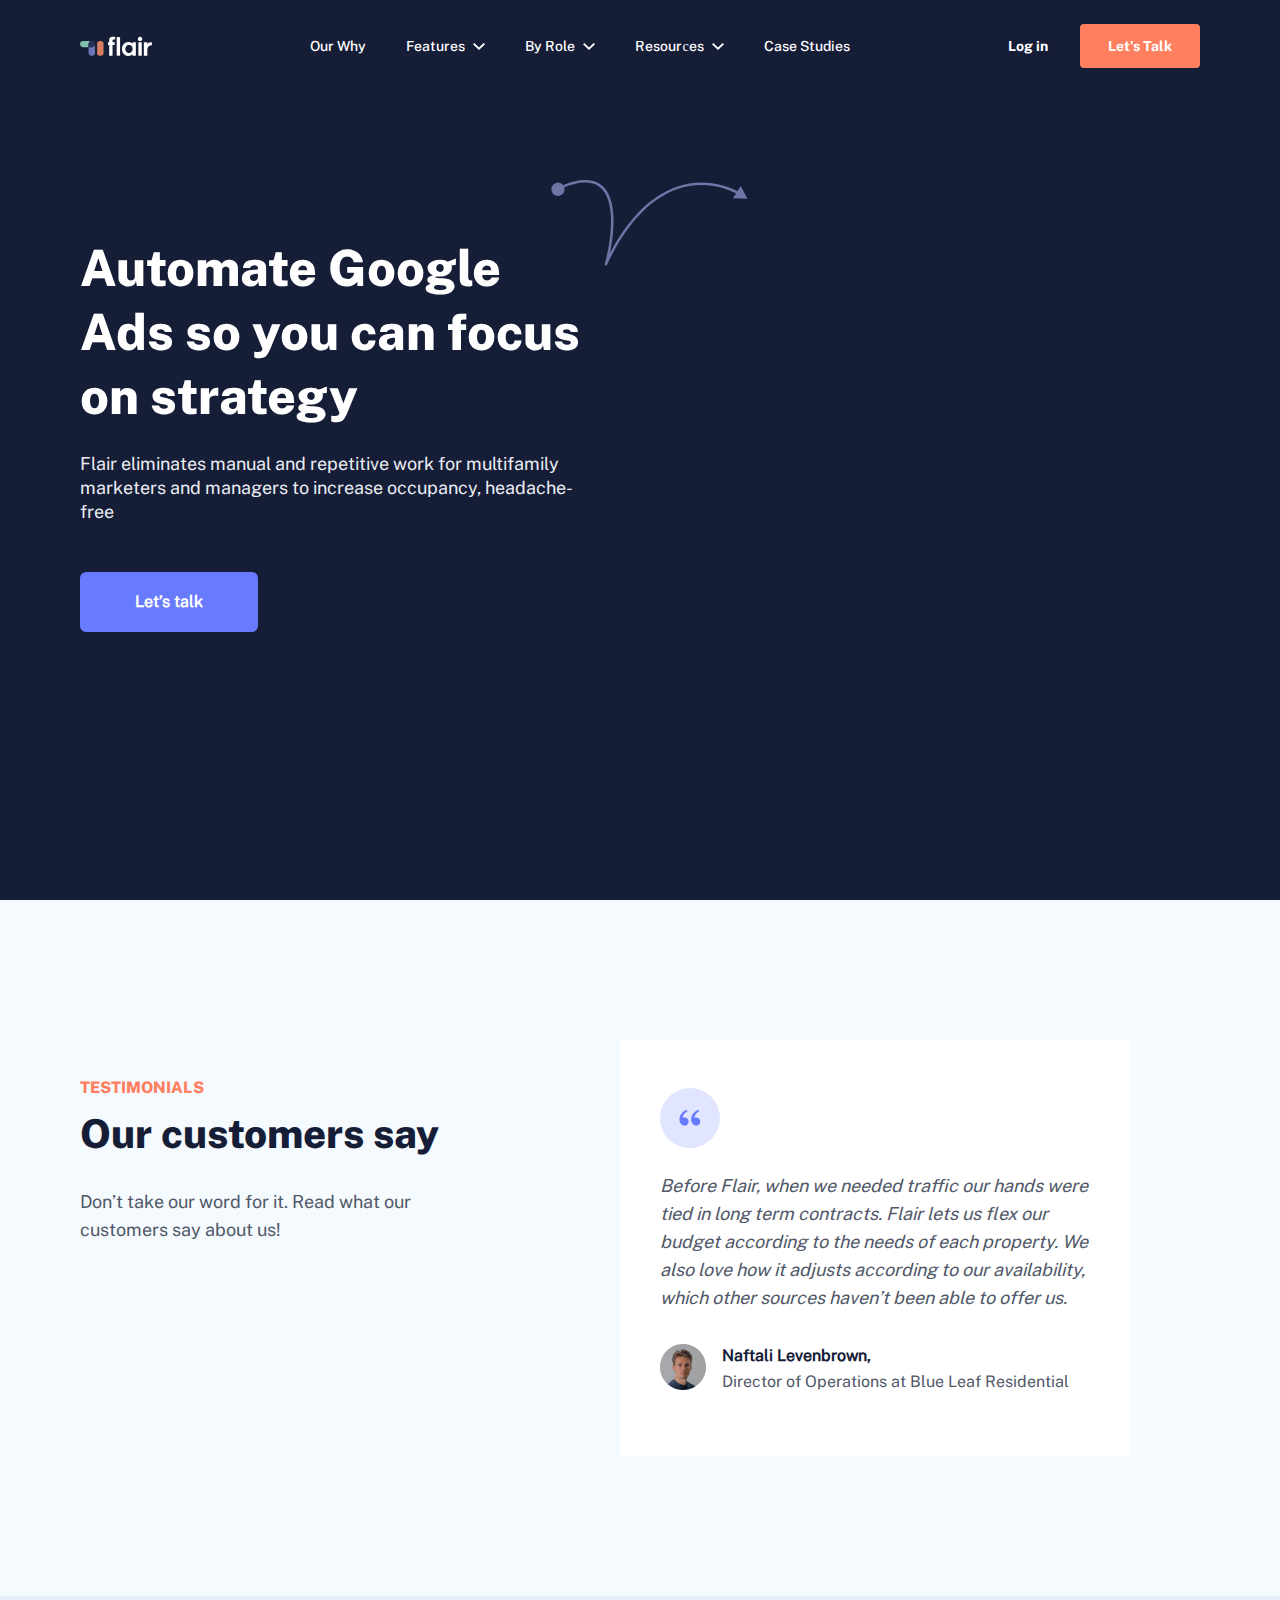
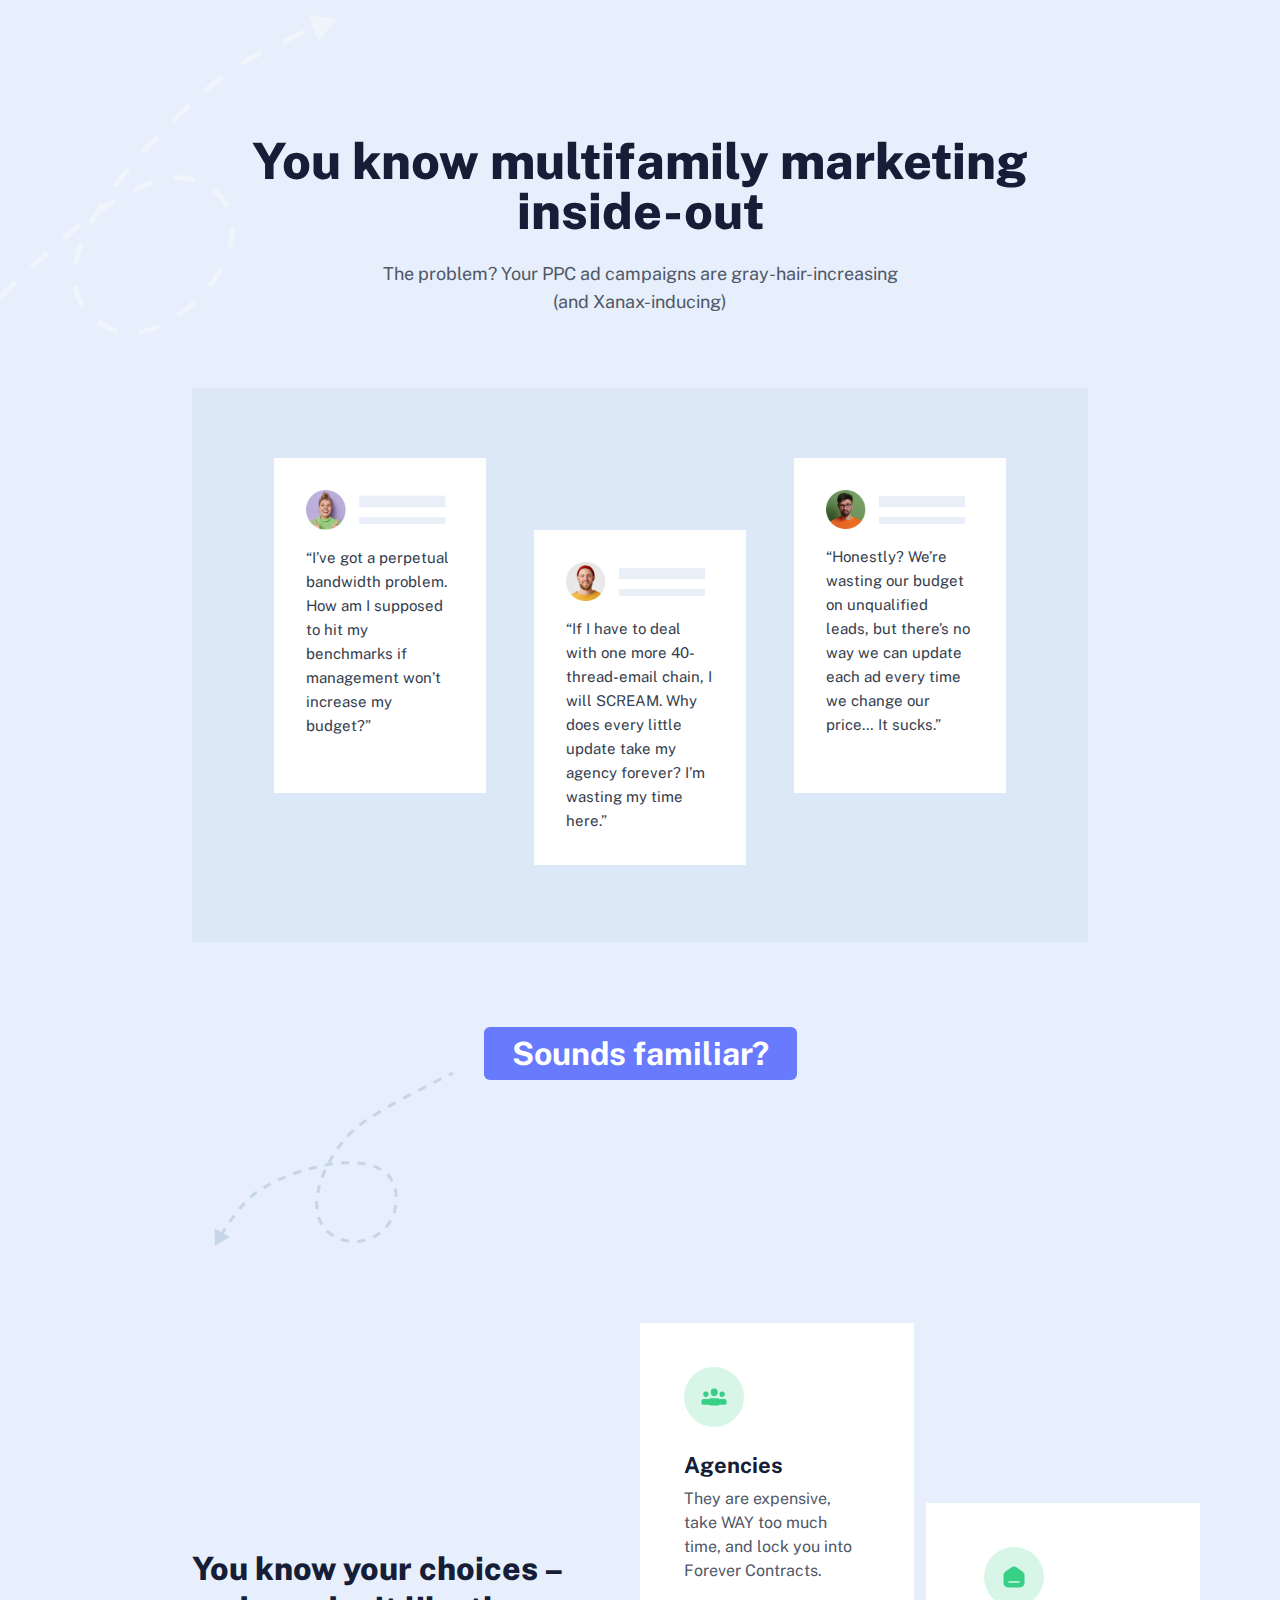
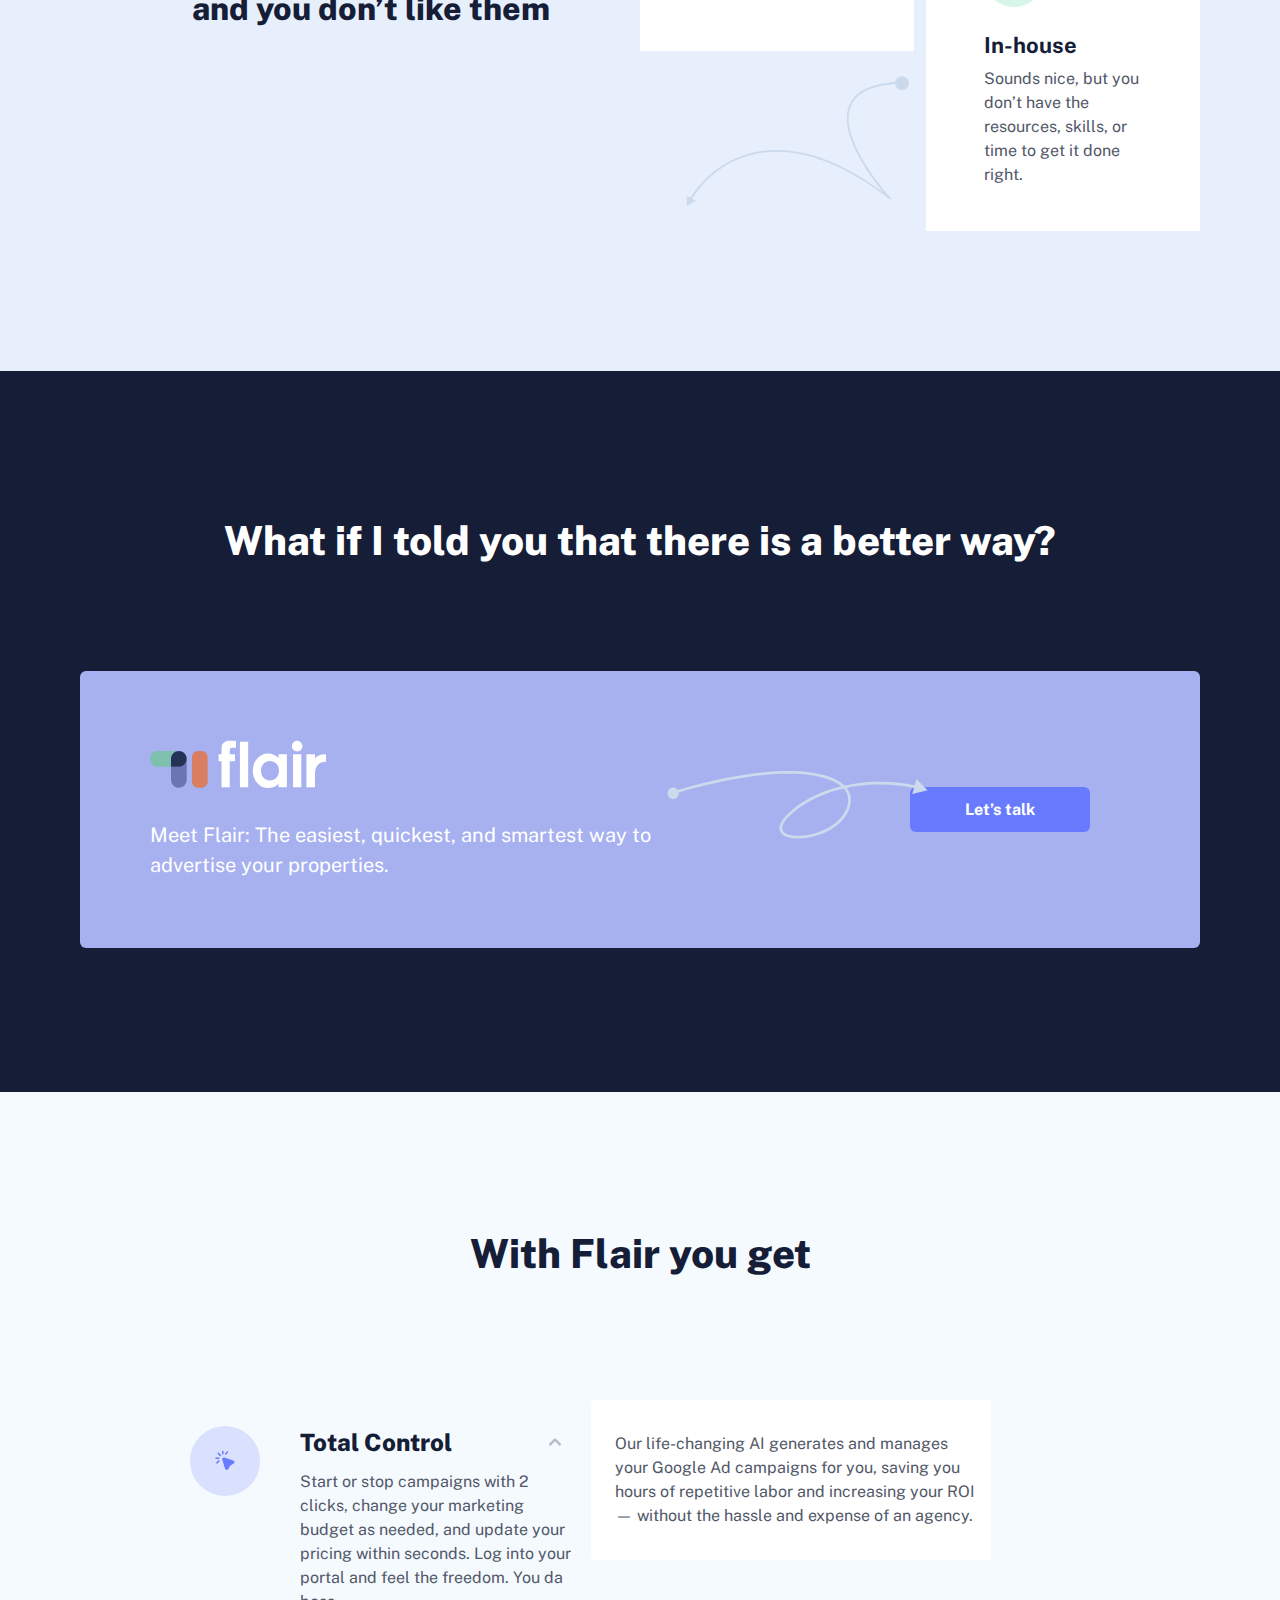
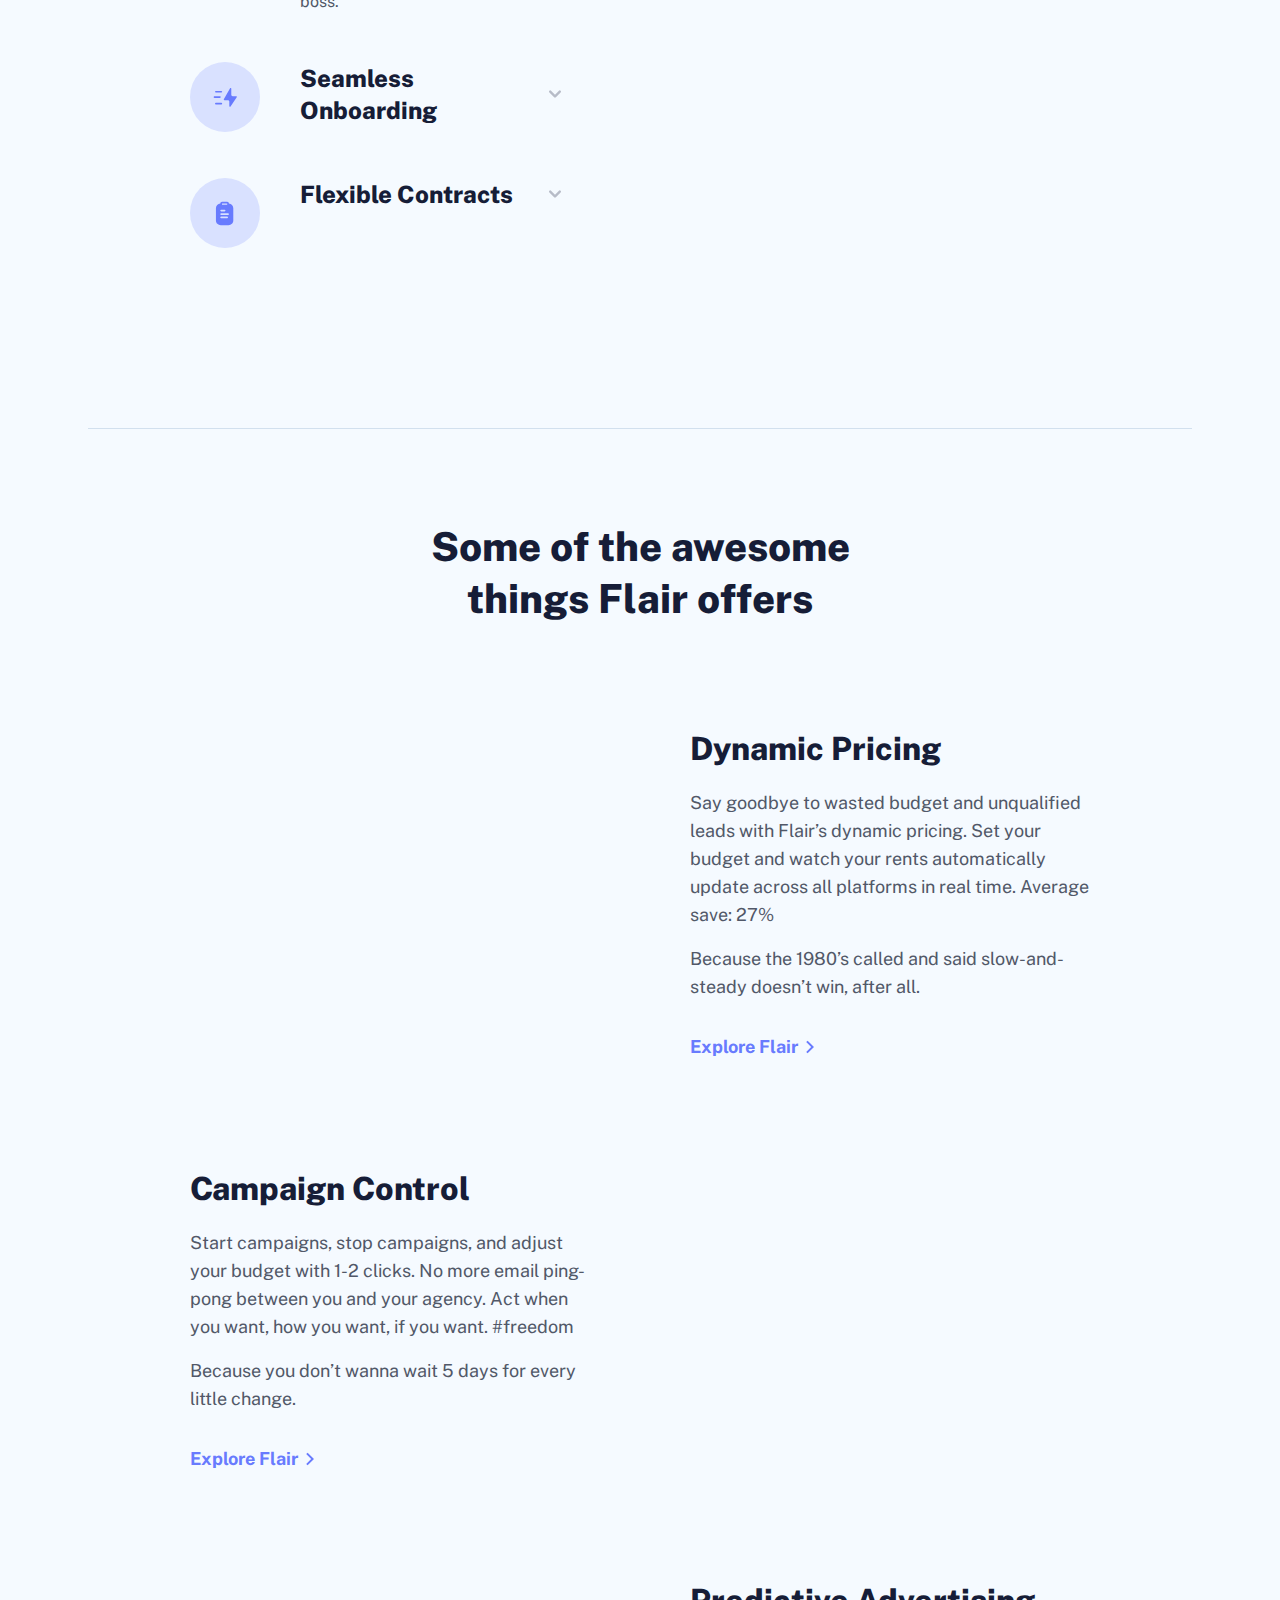
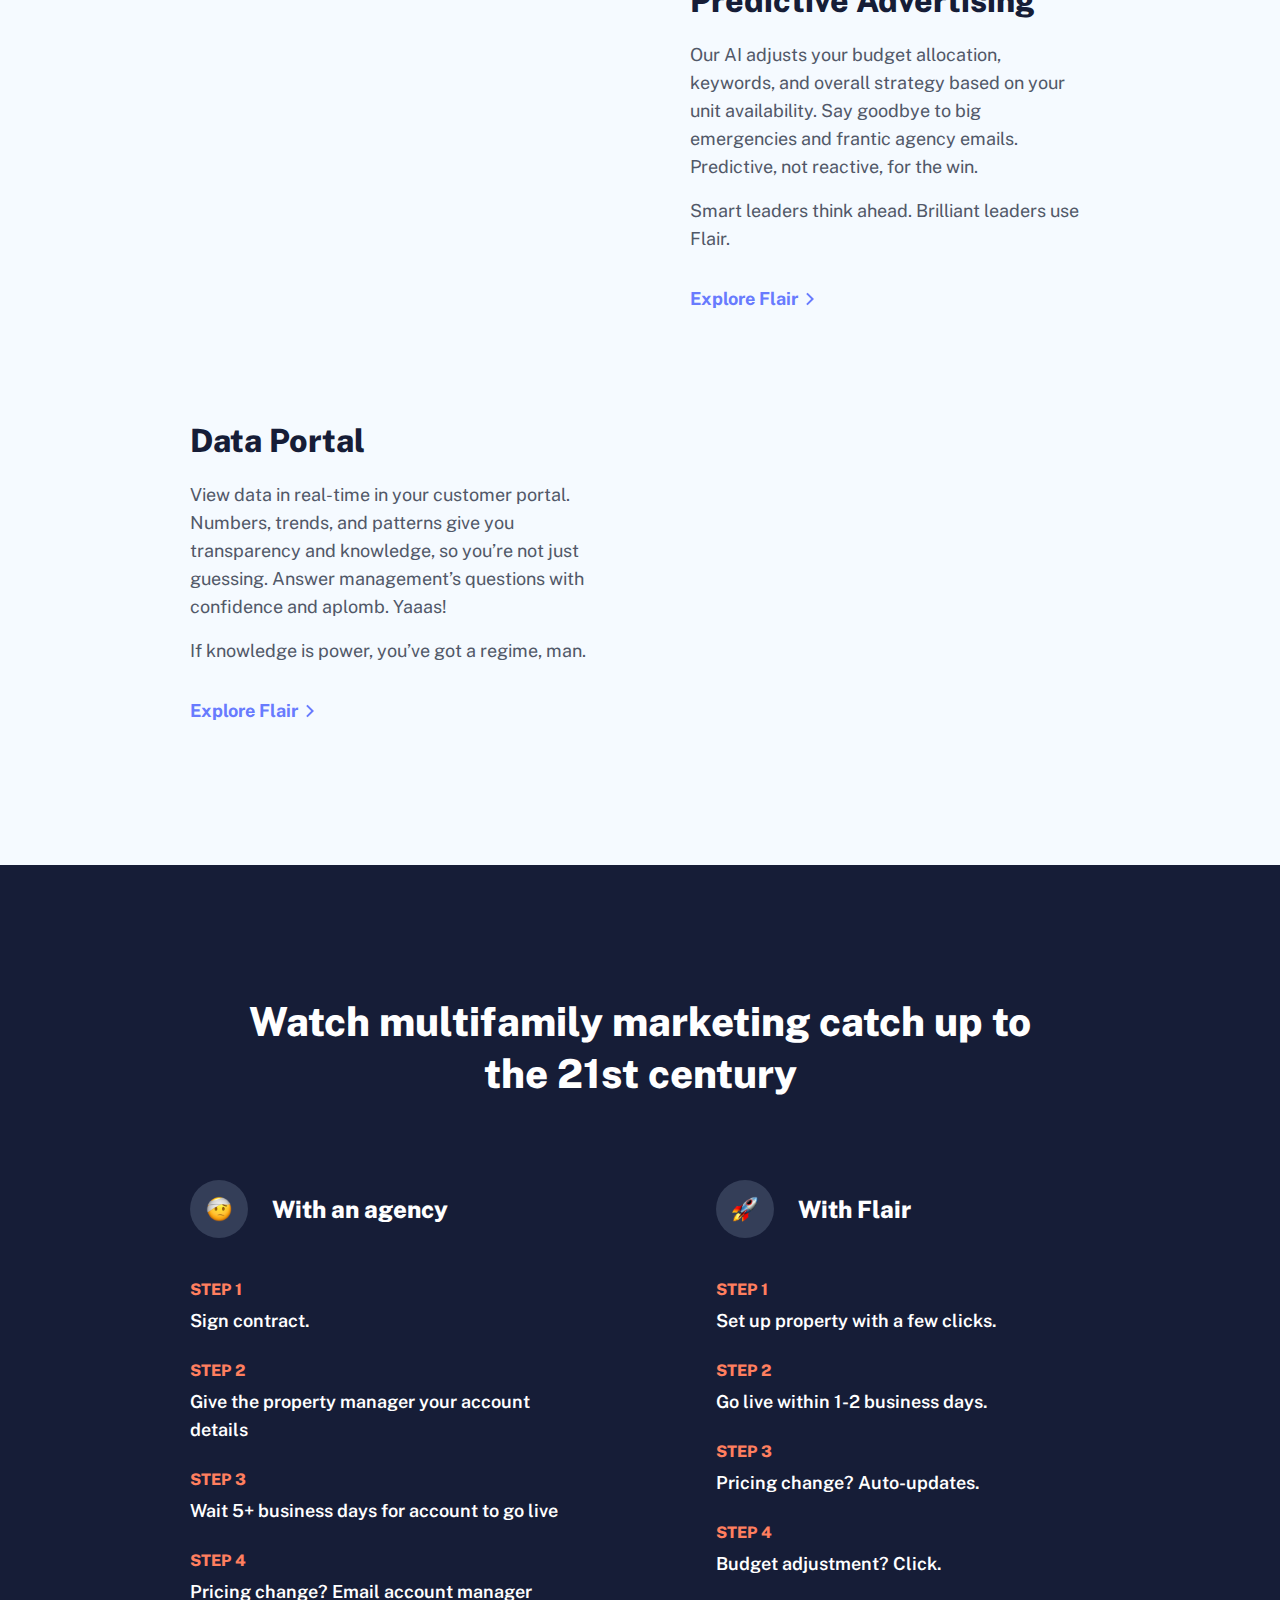
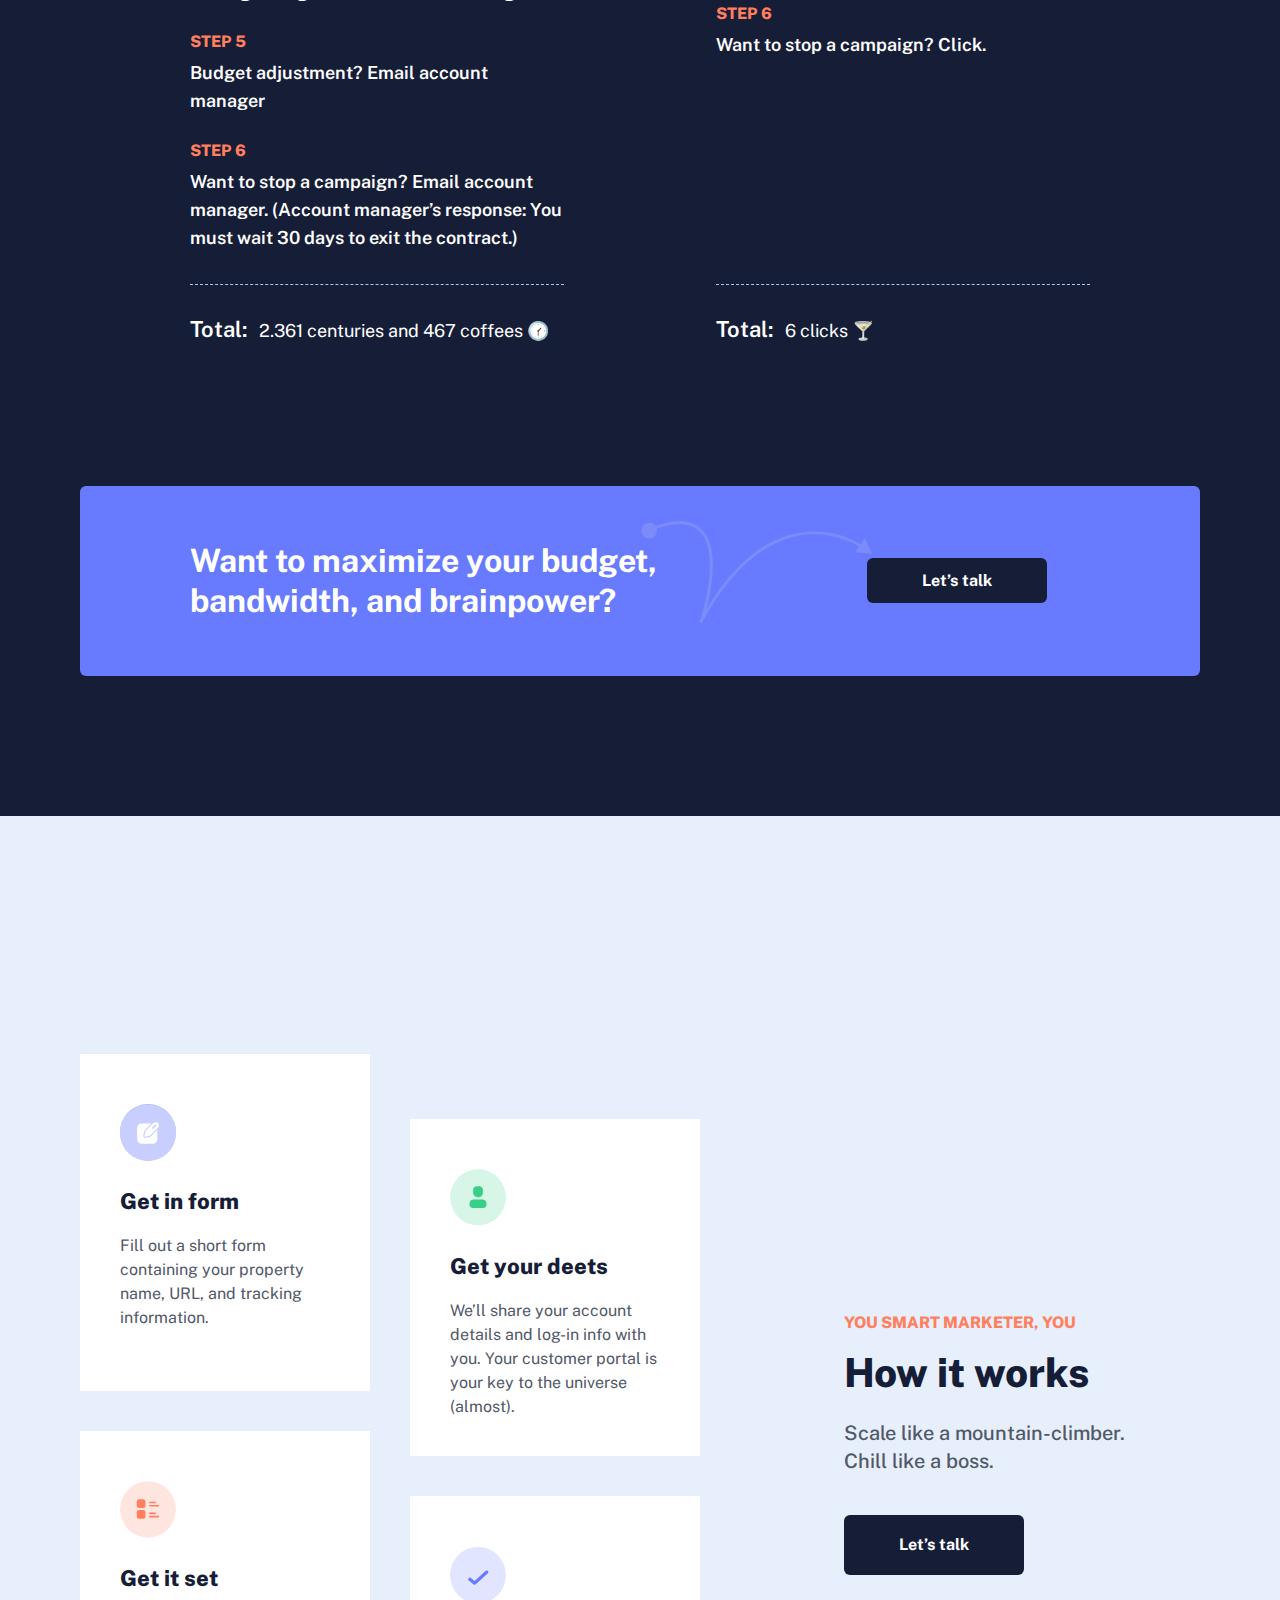
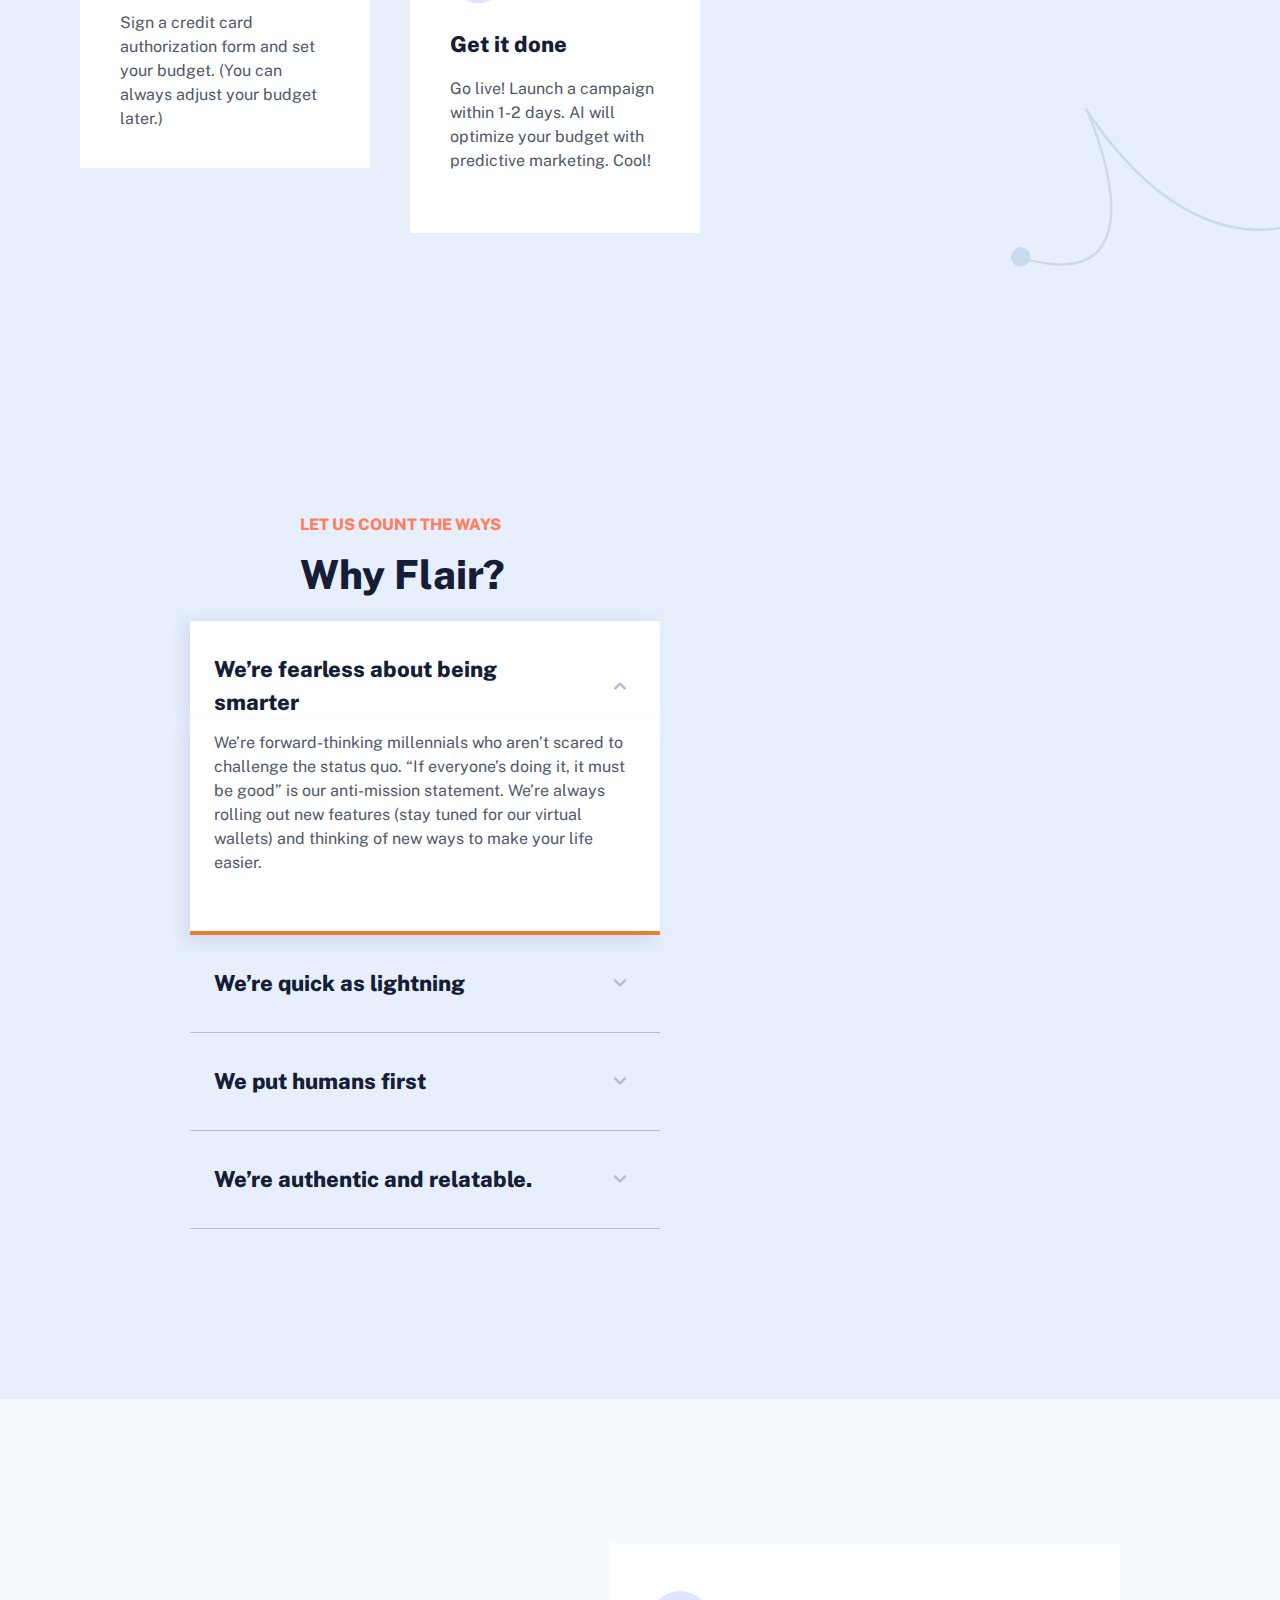
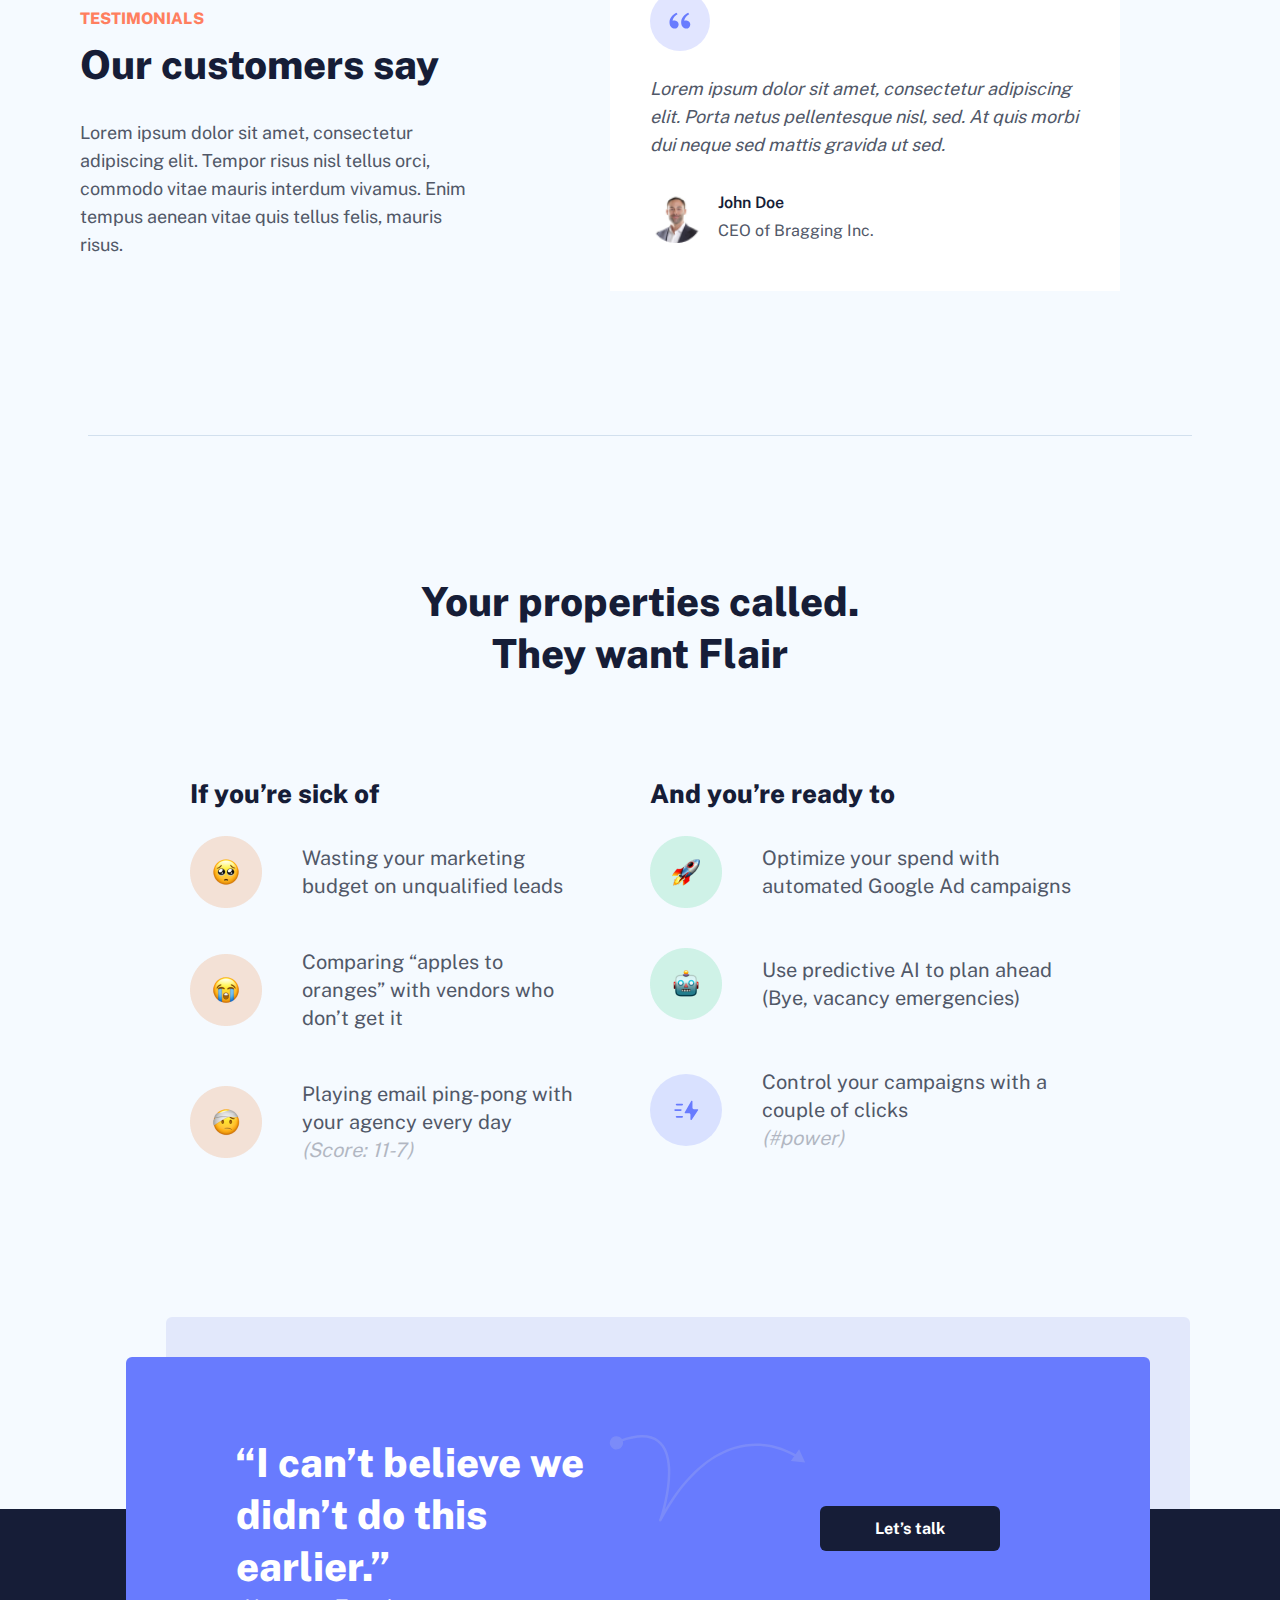
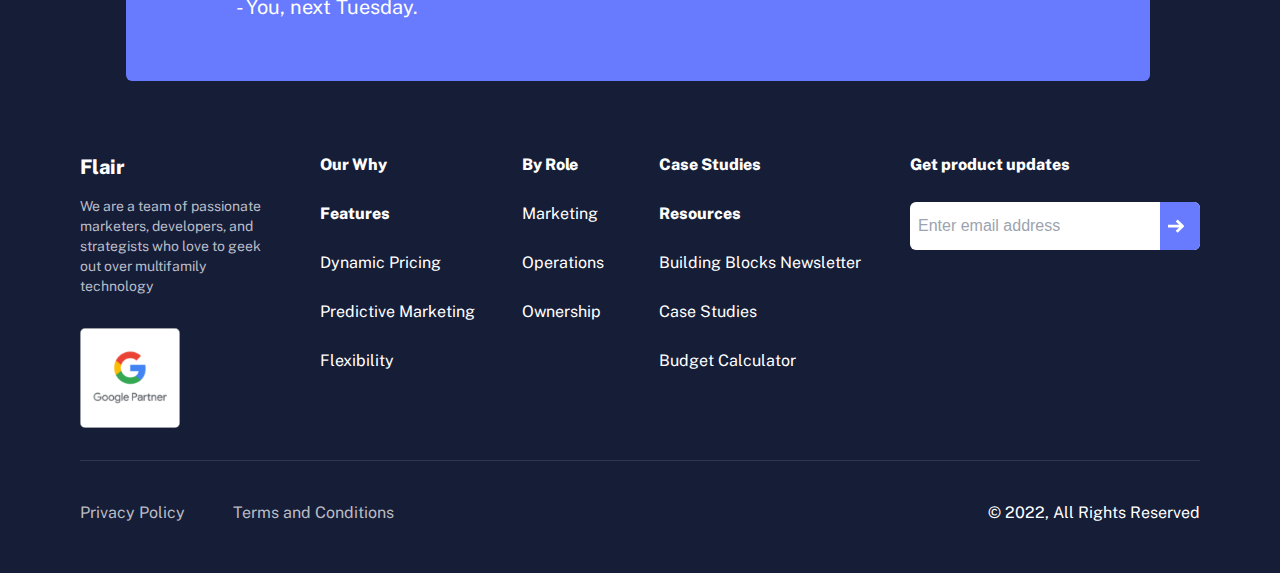
==== commit 619ea063: "privacy-policy and terms-of-use" ====
--- a/src/index.html
+++ b/src/index.html
@@ -382,7 +382,7 @@
       </div>
     </header>
     
-    <section id="main" class="relative bg-[#161D37] h-screen pt-[92px] w-full bg-auto bg-[center_top_8rem] bg-no-repeat lg:bg-[url('./assets/images/home_img/Home_main_line.svg')]">
+    <section id="main" class="relative bg-[#161D37] h-screen min-h-[674px] pt-[92px] w-full bg-auto bg-[center_top_8rem] bg-no-repeat lg:bg-[url('./assets/images/home_img/Home_main_line.svg')]">
       <div class="wrap">
         <div class="flex justify-between gap-10">
           <div class="flex flex-col gap-y-12">
@@ -427,16 +427,30 @@
         <h2 class="font-['PublicSans-ExtraBold'] pb-6 leading-[50px] text-[40px] md:text-[50px] md:text-center">You know multifamily marketing</br>inside-out</h2>
         <p class="text-[#515868] pb-[88px] md:pb-[72px] text-base md:text-lg  md:text-center">The problem? Your PPC ad campaigns are gray-hair-increasing</br>(and Xanax-inducing)</p>
         <div class="xl:px-[112px]">
-          <div class="marketingSlide gap-4 md:bg-opacity-[15] md:bg-[#B0C5DE] md:pt-[70px] pb-12 md:pb-[77px] md:px-[30px] lg:px-[82px] md:flex md:justify-between">
-            <div id="slideA_1" class="slideA bg-white   md:mb-[72px] md:w-[29%] p-8 md:py-7 md:pl-6 md:pr-4 xl:p-8  min-w-[175px]">
+          <div id="marketingSlide" class="marketingSlide md:hidden gap-4 md:bg-opacity-[.15] md:bg-[#B0C5DE] md:pt-[70px] pb-12 md:pb-[77px] md:px-[30px] lg:px-[82px]  md:justify-between">
+            <div id="slideA_1" class="slideA bg-white h-[260px] md:h-auto md:mb-[72px] md:w-[29%] p-8 md:py-7 md:pl-6 md:pr-4 xl:p-8  min-w-[175px]">
               <img src="./assets/images/home_img/Home_inside_1.png" alt="">
               <p class="pt-4 text-[15px] text-[#353E4F] leading-6">“I’ve got a perpetual bandwidth problem. How am I supposed to hit my benchmarks if management won’t increase my budget?”</p>
             </div>
-            <div id="slideA_2" class="slideA bg-white   md:mt-[72px] md:w-[29%] p-8 md:py-7 md:pl-6 md:pr-4 xl:p-8  min-w-[175px]">
+            <div id="slideA_2" class="slideA bg-white h-[260px] md:h-auto md:mt-[72px] md:w-[29%] p-8 md:py-7 md:pl-6 md:pr-4 xl:p-8  min-w-[175px]">
               <img src="./assets/images/home_img/Home_inside_2.png" alt="">
               <p class="pt-4 text-[15px] text-[#353E4F] leading-6">“If I have to deal with one more 40-thread-email chain, I will SCREAM. Why does every little update take my agency forever? I’m wasting my time here.”</p>
             </div>
-            <div id="slideA_3" class="slideA bg-white   md:mb-[72px] md:w-[29%] p-8 md:py-7 md:pl-6 md:pr-4 xl:p-8  min-w-[175px]">
+            <div id="slideA_3" class="slideA bg-white h-[260px] md:h-auto md:mb-[72px] md:w-[29%] p-8 md:py-7 md:pl-6 md:pr-4 xl:p-8  min-w-[175px]">
+              <img src="./assets/images/home_img/Home_inside_3.png" alt="">
+              <p class="pt-4 text-[15px] text-[#353E4F] leading-6">“Honestly? We’re wasting our budget on unqualified leads, but there’s no way we can update each ad every time we change our price… It sucks.”</p>
+            </div>
+          </div>
+          <div class="hidden gap-4 md:bg-opacity-[.15] md:bg-[#B0C5DE] md:pt-[70px] pb-12 md:pb-[77px] md:px-[30px] lg:px-[82px] md:flex md:justify-between">
+            <div id="slideA_1" class="slideA bg-white h-[260px] md:h-auto md:mb-[72px] md:w-[29%] p-8 md:py-7 md:pl-6 md:pr-4 xl:p-8  min-w-[175px]">
+              <img src="./assets/images/home_img/Home_inside_1.png" alt="">
+              <p class="pt-4 text-[15px] text-[#353E4F] leading-6">“I’ve got a perpetual bandwidth problem. How am I supposed to hit my benchmarks if management won’t increase my budget?”</p>
+            </div>
+            <div id="slideA_2" class="slideA bg-white h-[260px] md:h-auto md:mt-[72px] md:w-[29%] p-8 md:py-7 md:pl-6 md:pr-4 xl:p-8  min-w-[175px]">
+              <img src="./assets/images/home_img/Home_inside_2.png" alt="">
+              <p class="pt-4 text-[15px] text-[#353E4F] leading-6">“If I have to deal with one more 40-thread-email chain, I will SCREAM. Why does every little update take my agency forever? I’m wasting my time here.”</p>
+            </div>
+            <div id="slideA_3" class="slideA bg-white h-[260px] md:h-auto md:mb-[72px] md:w-[29%] p-8 md:py-7 md:pl-6 md:pr-4 xl:p-8  min-w-[175px]">
               <img src="./assets/images/home_img/Home_inside_3.png" alt="">
               <p class="pt-4 text-[15px] text-[#353E4F] leading-6">“Honestly? We’re wasting our budget on unqualified leads, but there’s no way we can update each ad every time we change our price… It sucks.”</p>
             </div>
@@ -452,7 +466,20 @@
 
           <div class="md:pt-[10.3rem] md:flex md:justify-start lg:justify-between items-center flex-col md:flex-row md:gap-0">
             <h3 class="hidden md:flex pt-6 ml:pt-0 md:mr-3 md:max-w-[280px] lg:max-w-[500px] lg:pl-[112px] text-[28px] md:text-[32px] font-['PublicSans-ExtraBold'] leading-9 md:leading-10 order-2 md:order-1 ">You know your choices – and you don’t like them</h3>
-            <div class="familierSlide lg:w-[50%] md:flex md:justify-between order-1 md:order-2">
+            <div id="familierSlide" class="familierSlide lg:w-[50%] md:hidden md:justify-between order-1 md:order-2">
+              <div class=" bg-white md:mr-3  w-full md:max-w-[290px] p-10 md:p-5 md:mb-[180px] lg:pr-[58px] lg:py-11 lg:pl-11 relative lg:min-w-[205px] ">
+                <img src="./assets/images/icons/icons_home/icon_members.svg" alt="" class="pb-6">
+                <p class="font-['PublicSans-Bold'] text-[22px] pb-2 leading-7">Agencies</p>
+                <p class="text-[#515868] text-base leading-6">They are expensive, take WAY too much time, and lock you into Forever Contracts.</p>
+                <img src="./assets/images/home_img/Home_sound_line.svg" alt="" class="pt-10 absolute hidden lg:flex">
+              </div>
+              <div class=" bg-white w-full md:max-w-[290px] p-10 md:p-5 md:mt-[180px] lg:pl-[58px] lg:py-11 lg:pr-11 lg:min-w-[205px] ">
+                <img src="./assets/images/icons/icons_home/icon_house.svg" alt="" class="pb-6">
+                <p class="font-['PublicSans-Bold'] text-[22px] pb-2 leading-7">In-house</p>
+                <p class="text-[#515868] text-base leading-6">Sounds nice, but you don’t have the resources, skills, or time to get it done right.</p>
+              </div>
+            </div>
+            <div  class="hidden lg:w-[50%] md:flex md:justify-between order-1 md:order-2">
               <div class=" bg-white md:mr-3  w-full md:max-w-[290px] p-10 md:p-5 md:mb-[180px] lg:pr-[58px] lg:py-11 lg:pl-11 relative lg:min-w-[205px] ">
                 <img src="./assets/images/icons/icons_home/icon_members.svg" alt="" class="pb-6">
                 <p class="font-['PublicSans-Bold'] text-[22px] pb-2 leading-7">Agencies</p>
@@ -923,8 +950,8 @@
         <div class="bg-[#FFFFFF] h-[1px] opacity-10 max-w-[80.375rem]"></div>
         <div class="flex flex-col sm:flex-row text-white justify-between py-10">
           <div class="flex text-[#b9bbc3] gap-12">
-            <a href="privacy-policy" class="cursor-pointer hover:text-white duration-200">Privacy Policy</a>
-            <a href="terms-of-use" class="cursor-pointer  hover:text-white duration-200">Terms and Conditions</a>
+            <a href="privacy-policy.html" class="cursor-pointer hover:text-white duration-200">Privacy Policy</a>
+            <a href="terms-of-use.html" class="cursor-pointer  hover:text-white duration-200">Terms and Conditions</a>
           </div>
           <p class="pt-6 sm:pt-0" >© 2022, All Rights Reserved</p>
         </div>
--- a/src/output.css
+++ b/src/output.css
@@ -725,8 +725,8 @@
   left: 28%;
 }
 
-.top-\[950px\] {
-  top: 950px;
+.top-\[1050px\] {
+  top: 1050px;
 }
 
 .-bottom-\[298px\] {
@@ -773,28 +773,28 @@
   bottom: 22%;
 }
 
-.top-\[1050px\] {
-  top: 1050px;
+.isolate {
+  isolation: isolate;
+}
+
+.z-30 {
+  z-index: 30;
+}
+
+.z-20 {
+  z-index: 20;
+}
+
+.z-\[2\] {
+  z-index: 2;
+}
+
+.z-0 {
+  z-index: 0;
 }
 
 .z-10 {
   z-index: 10;
-}
-
-.z-30 {
-  z-index: 30;
-}
-
-.z-20 {
-  z-index: 20;
-}
-
-.z-\[2\] {
-  z-index: 2;
-}
-
-.z-0 {
-  z-index: 0;
 }
 
 .order-2 {
@@ -880,6 +880,14 @@
   margin-top: 2.5rem;
 }
 
+.mt-0 {
+  margin-top: 0px;
+}
+
+.mb-auto {
+  margin-bottom: auto;
+}
+
 .block {
   display: block;
 }
@@ -936,14 +944,14 @@
   height: 100vh;
 }
 
-.h-\[440px\] {
-  height: 440px;
-}
-
 .h-\[46px\] {
   height: 46px;
 }
 
+.h-\[260px\] {
+  height: 260px;
+}
+
 .h-\[50px\] {
   height: 50px;
 }
@@ -988,14 +996,14 @@
   height: 250px;
 }
 
+.h-\[264px\] {
+  height: 264px;
+}
+
 .h-\[78px\] {
   height: 78px;
 }
 
-.h-2 {
-  height: 0.5rem;
-}
-
 .h-\[120px\] {
   height: 120px;
 }
@@ -1024,12 +1032,8 @@
   height: 22px;
 }
 
-.h-\[280px\] {
-  height: 280px;
-}
-
-.h-\[264px\] {
-  height: 264px;
+.min-h-\[674px\] {
+  min-height: 674px;
 }
 
 .min-h-\[664px\] {
@@ -1040,6 +1044,10 @@
   min-height: 63px;
 }
 
+.min-h-\[60px\] {
+  min-height: 60px;
+}
+
 .w-full {
   width: 100%;
 }
@@ -1060,10 +1068,6 @@
   width: 0px;
 }
 
-.w-\[500px\] {
-  width: 500px;
-}
-
 .w-\[46px\] {
   width: 46px;
 }
@@ -1140,10 +1144,6 @@
   width: 78px;
 }
 
-.w-2 {
-  width: 0.5rem;
-}
-
 .w-\[64px\] {
   width: 64px;
 }
@@ -1190,6 +1190,14 @@
 
 .w-screen {
   width: 100vw;
+}
+
+.w-\[40\%\] {
+  width: 40%;
+}
+
+.w-\[15\%\] {
+  width: 15%;
 }
 
 .min-w-\[175px\] {
@@ -1379,6 +1387,18 @@
   resize: both;
 }
 
+.list-inside {
+  list-style-position: inside;
+}
+
+.list-outside {
+  list-style-position: outside;
+}
+
+.list-disc {
+  list-style-type: disc;
+}
+
 .flex-row {
   flex-direction: row;
 }
@@ -1493,12 +1513,6 @@
 
 .gap-y-6 {
   row-gap: 1.5rem;
-}
-
-.space-x-2 > :not([hidden]) ~ :not([hidden]) {
-  --tw-space-x-reverse: 0;
-  margin-right: calc(0.5rem * var(--tw-space-x-reverse));
-  margin-left: calc(0.5rem * calc(1 - var(--tw-space-x-reverse)));
 }
 
 .overflow-y-auto {
@@ -1764,16 +1778,6 @@
   background-color: rgb(0 0 0 / var(--tw-bg-opacity));
 }
 
-.bg-yellow-500 {
-  --tw-bg-opacity: 1;
-  background-color: rgb(234 179 8 / var(--tw-bg-opacity));
-}
-
-.bg-green-600 {
-  --tw-bg-opacity: 1;
-  background-color: rgb(22 163 74 / var(--tw-bg-opacity));
-}
-
 .bg-opacity-20 {
   --tw-bg-opacity: 0.2;
 }
@@ -2261,6 +2265,10 @@
   padding-top: 2.25rem;
 }
 
+.pb-\[200px\] {
+  padding-bottom: 200px;
+}
+
 .pt-\[143px\] {
   padding-top: 143px;
 }
@@ -2309,10 +2317,26 @@
   padding-bottom: 453px;
 }
 
+.pb-\[357px\] {
+  padding-bottom: 357px;
+}
+
 .pt-\[32px\] {
   padding-top: 32px;
 }
 
+.pt-\[36px\] {
+  padding-top: 36px;
+}
+
+.pl-\[22px\] {
+  padding-left: 22px;
+}
+
+.pr-\[18px\] {
+  padding-right: 18px;
+}
+
 .pt-\[103px\] {
   padding-top: 103px;
 }
@@ -2325,10 +2349,6 @@
   padding-top: 378px;
 }
 
-.pt-\[36px\] {
-  padding-top: 36px;
-}
-
 .pt-\[22px\] {
   padding-top: 22px;
 }
@@ -2361,16 +2381,12 @@
   padding-right: 11px;
 }
 
-.pl-\[22px\] {
-  padding-left: 22px;
-}
-
-.pr-\[18px\] {
-  padding-right: 18px;
-}
-
-.pb-\[357px\] {
-  padding-bottom: 357px;
+.pl-8 {
+  padding-left: 2rem;
+}
+
+.pl-7 {
+  padding-left: 1.75rem;
 }
 
 .text-left {
@@ -2379,6 +2395,10 @@
 
 .text-center {
   text-align: center;
+}
+
+.align-baseline {
+  vertical-align: baseline;
 }
 
 .font-\[\'PublicSans-Medium\'\] {
@@ -2496,6 +2516,11 @@
   font-size: 39px;
 }
 
+.text-xs {
+  font-size: 0.75rem;
+  line-height: 1rem;
+}
+
 .font-medium {
   font-weight: 500;
 }
@@ -2643,6 +2668,11 @@
   color: rgb(185 187 195 / var(--tw-text-opacity));
 }
 
+.text-\[\#222A3A\] {
+  --tw-text-opacity: 1;
+  color: rgb(34 42 58 / var(--tw-text-opacity));
+}
+
 .text-\[\#38D086\] {
   --tw-text-opacity: 1;
   color: rgb(56 208 134 / var(--tw-text-opacity));
@@ -2653,6 +2683,19 @@
   color: rgb(140 148 163 / var(--tw-text-opacity));
 }
 
+.underline {
+  -webkit-text-decoration-line: underline;
+          text-decoration-line: underline;
+}
+
+.underline-offset-2 {
+  text-underline-offset: 2px;
+}
+
+.underline-offset-4 {
+  text-underline-offset: 4px;
+}
+
 .opacity-50 {
   opacity: 0.5;
 }
@@ -2663,10 +2706,6 @@
 
 .opacity-10 {
   opacity: 0.1;
-}
-
-.opacity-20 {
-  opacity: 0.2;
 }
 
 .shadow-\[-5\.7px_0_14\.6px_rgba\(35\2c 49\2c 148\2c 0\.1\)\] {
@@ -2746,6 +2785,11 @@
   --tw-bg-opacity: 0.8;
 }
 
+.hover\:text-\[\#687BFE\]:hover {
+  --tw-text-opacity: 1;
+  color: rgb(104 123 254 / var(--tw-text-opacity));
+}
+
 .hover\:text-white:hover {
   --tw-text-opacity: 1;
   color: rgb(255 255 255 / var(--tw-text-opacity));
@@ -2815,14 +2859,6 @@
   fill: #687BFE;
 }
 
-.group:hover .group-hover\:fill-white {
-  fill: #fff;
-}
-
-.group:hover .group-hover\:stroke-white {
-  stroke: #fff;
-}
-
 .group:hover .group-hover\:text-\[\#687BFE\] {
   --tw-text-opacity: 1;
   color: rgb(104 123 254 / var(--tw-text-opacity));
@@ -3058,6 +3094,10 @@
     display: none;
   }
 
+  .md\:h-auto {
+    height: auto;
+  }
+
   .md\:h-\[72px\] {
     height: 72px;
   }
@@ -3072,10 +3112,6 @@
 
   .md\:h-10 {
     height: 2.5rem;
-  }
-
-  .md\:h-auto {
-    height: auto;
   }
 
   .md\:h-\[180px\] {
@@ -3403,10 +3439,6 @@
     justify-content: space-between;
   }
 
-  .md\:justify-items-center {
-    justify-items: center;
-  }
-
   .md\:gap-6 {
     gap: 1.5rem;
   }
@@ -3415,12 +3447,16 @@
     gap: 0px;
   }
 
+  .md\:gap-1 {
+    gap: 0.25rem;
+  }
+
+  .md\:gap-10 {
+    gap: 2.5rem;
+  }
+
   .md\:gap-28 {
     gap: 7rem;
-  }
-
-  .md\:gap-10 {
-    gap: 2.5rem;
   }
 
   .md\:gap-14 {
@@ -3475,6 +3511,10 @@
     background-color: rgb(104 123 254 / var(--tw-bg-opacity));
   }
 
+  .md\:bg-opacity-\[\.15\] {
+    --tw-bg-opacity: .15;
+  }
+
   .md\:bg-opacity-20 {
     --tw-bg-opacity: 0.2;
   }
@@ -3688,10 +3728,6 @@
 
   .md\:pb-\[6\.25rem\] {
     padding-bottom: 6.25rem;
-  }
-
-  .md\:pr-10 {
-    padding-right: 2.5rem;
   }
 
   .md\:pt-\[8\.25rem\] {
@@ -4356,6 +4392,10 @@
     padding-right: 2.75rem;
   }
 
+  .lg\:pr-10 {
+    padding-right: 2.5rem;
+  }
+
   .lg\:pl-8 {
     padding-left: 2rem;
   }
--- a/src/assets/styles/custom.css
+++ b/src/assets/styles/custom.css
@@ -12,6 +12,12 @@
     margin: auto;
 }
 
+.privacy .wrap {
+  max-width: 1440px;
+  padding-right: 274px;
+  padding-left: 196px;
+}
+
 .mobile_wrap {
     width: 376px;
     padding-left: 20px;
@@ -20,17 +26,29 @@
 
 @media all and (max-width: 768px) {
     .wrap {
-        max-width: 100%;
-        padding-right: 40px;
-        padding-left: 40px;
+      max-width: 100%;
+      padding-right: 40px;
+      padding-left: 40px;
+    }
+
+    .privacy .wrap {
+      max-width: 100%;
+      padding-right: 40px;
+      padding-left: 40px;
     }
 }
 
 @media all and (max-width: 640px) {
     .wrap {
-        max-width: 100%;
-        padding-right: 20px;
-        padding-left: 20px;
+      max-width: 100%;
+      padding-right: 20px;
+      padding-left: 20px;
+    }
+
+    .privacy .wrap {
+      max-width: 100%;
+      padding-right: 20px;
+      padding-left: 20px;
     }
 }
 
